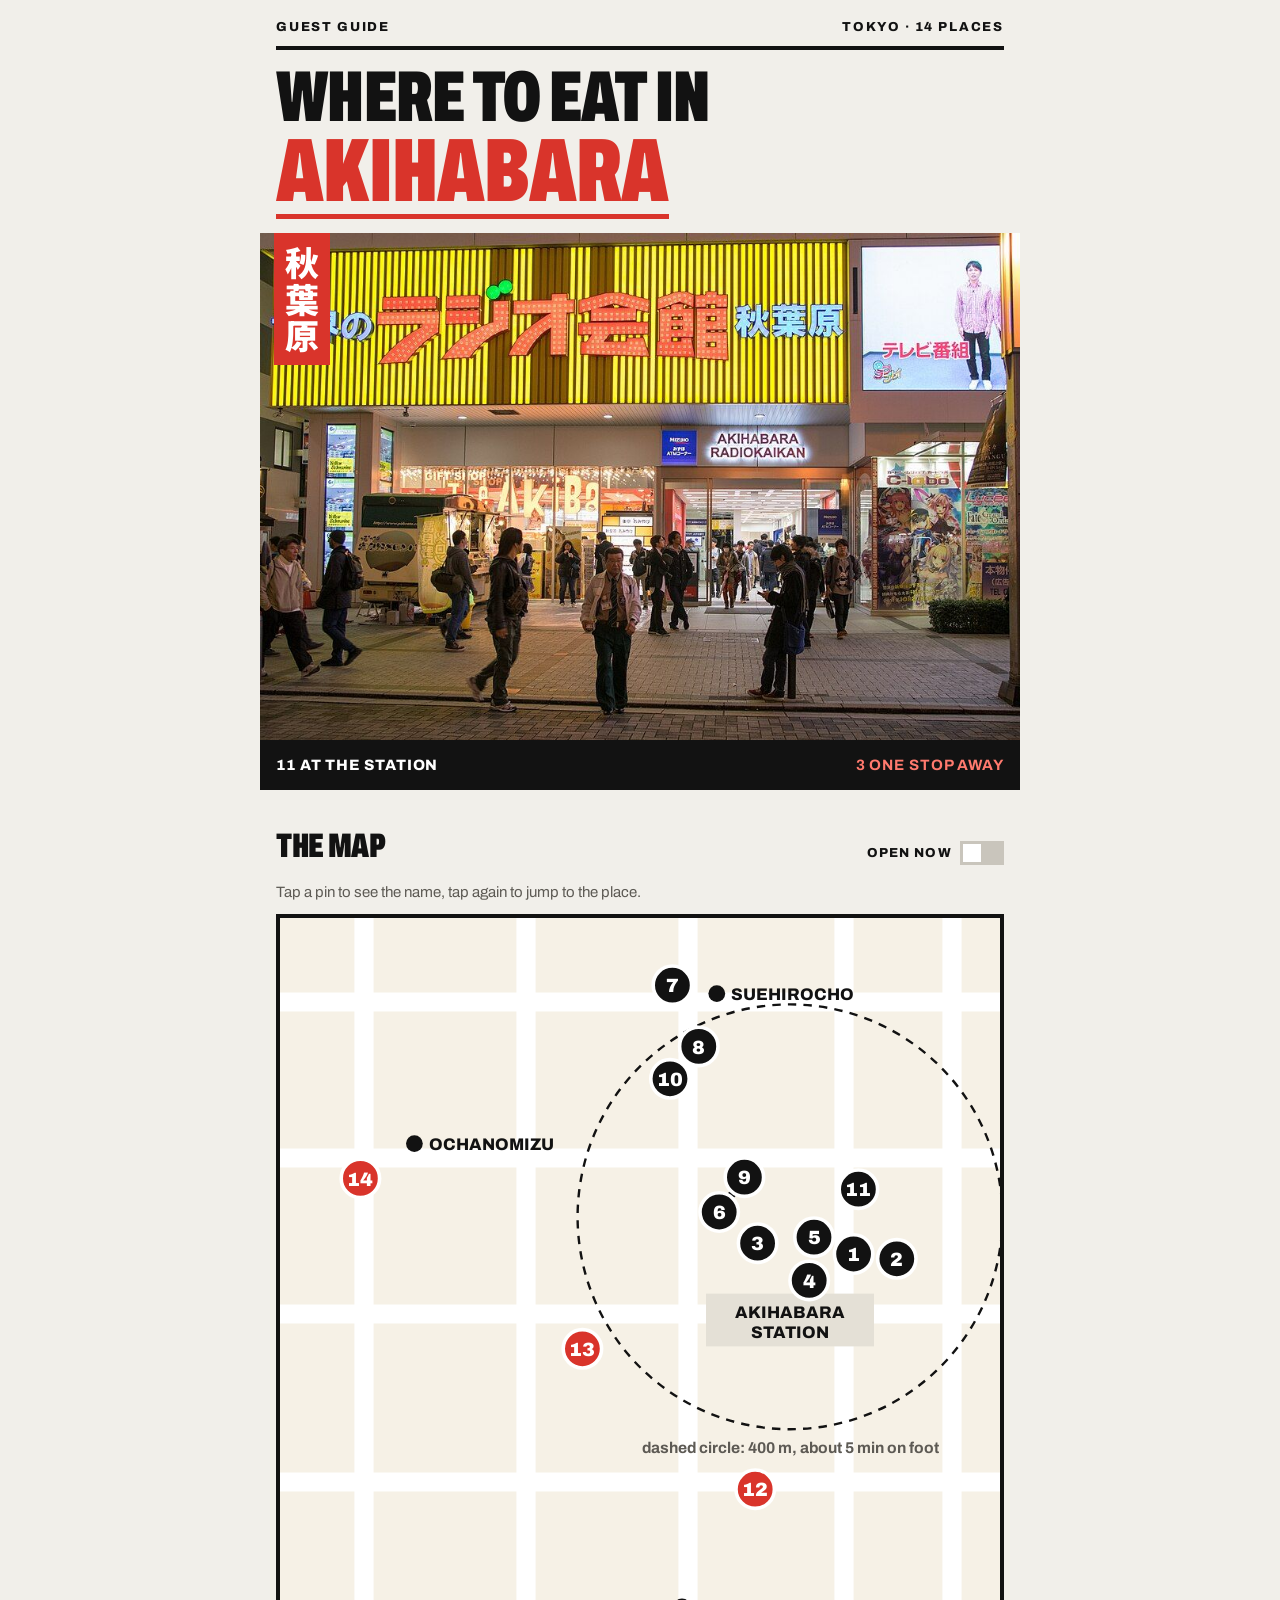
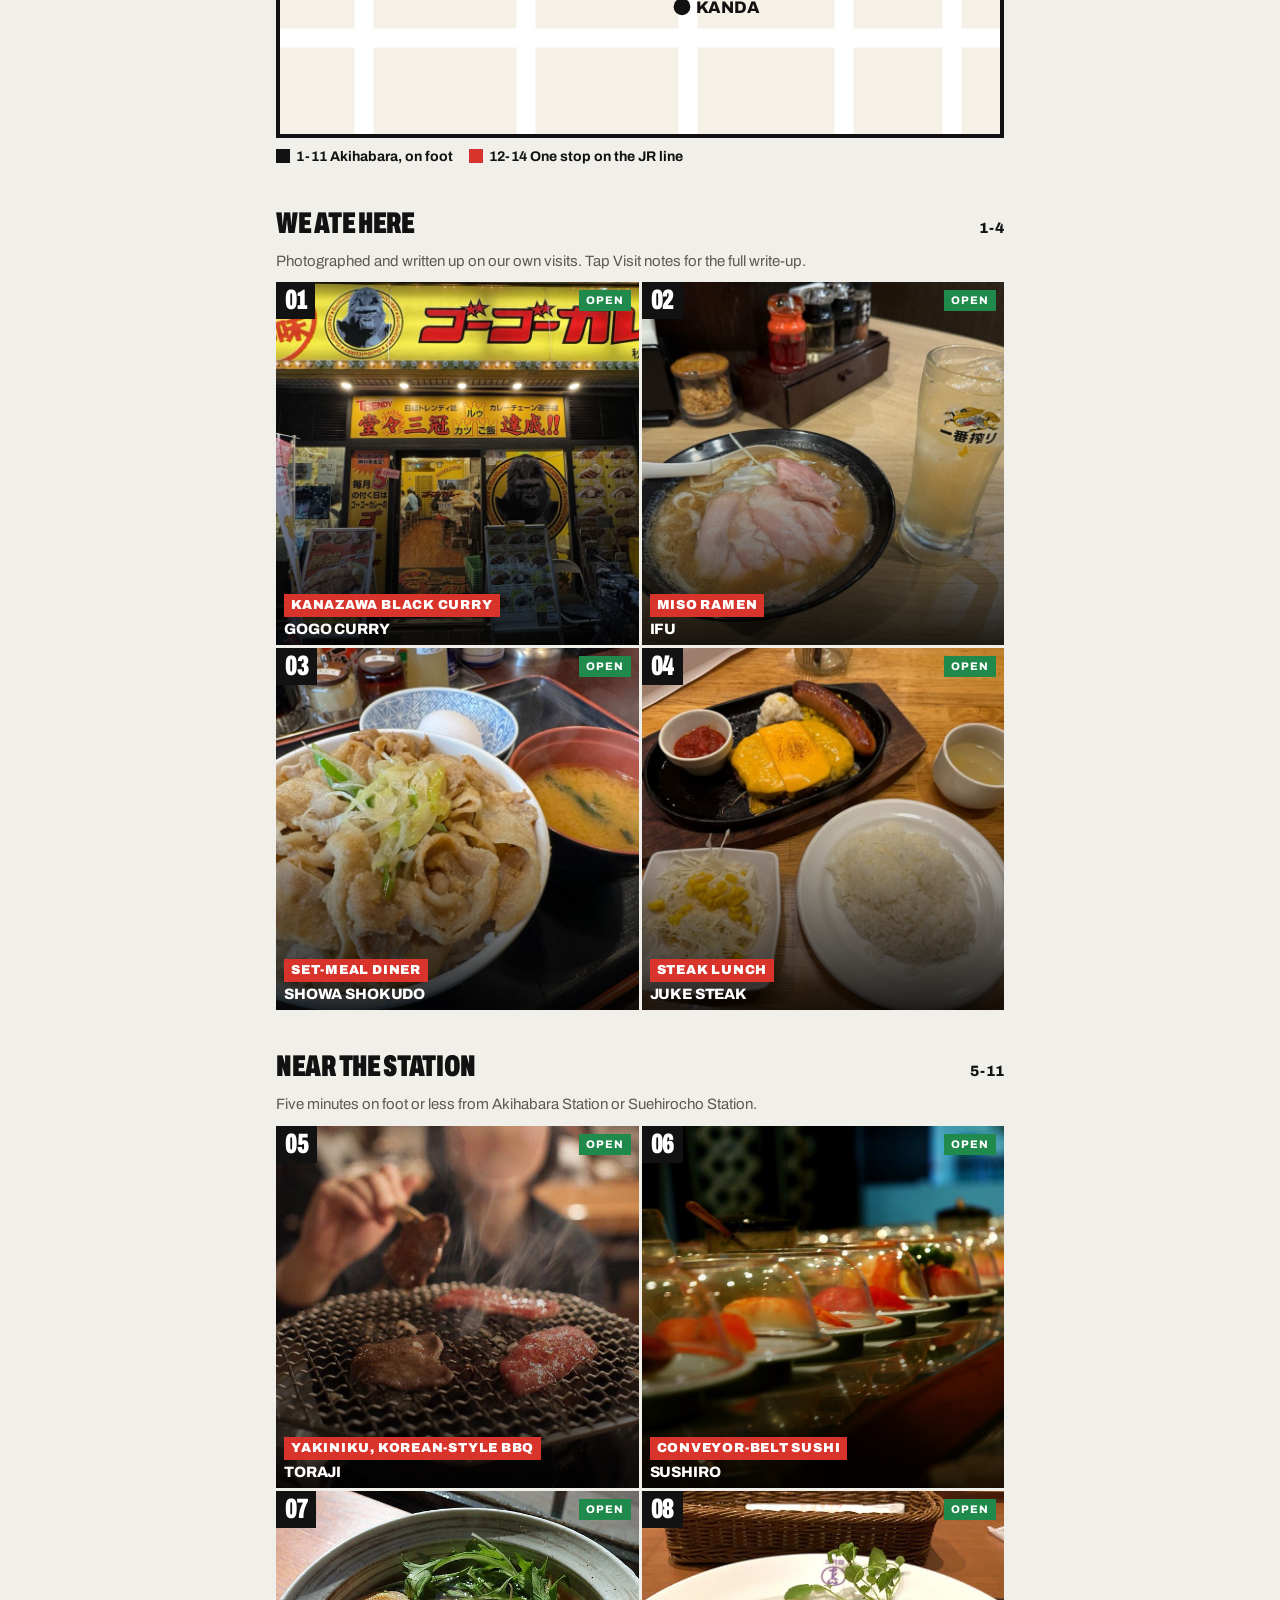
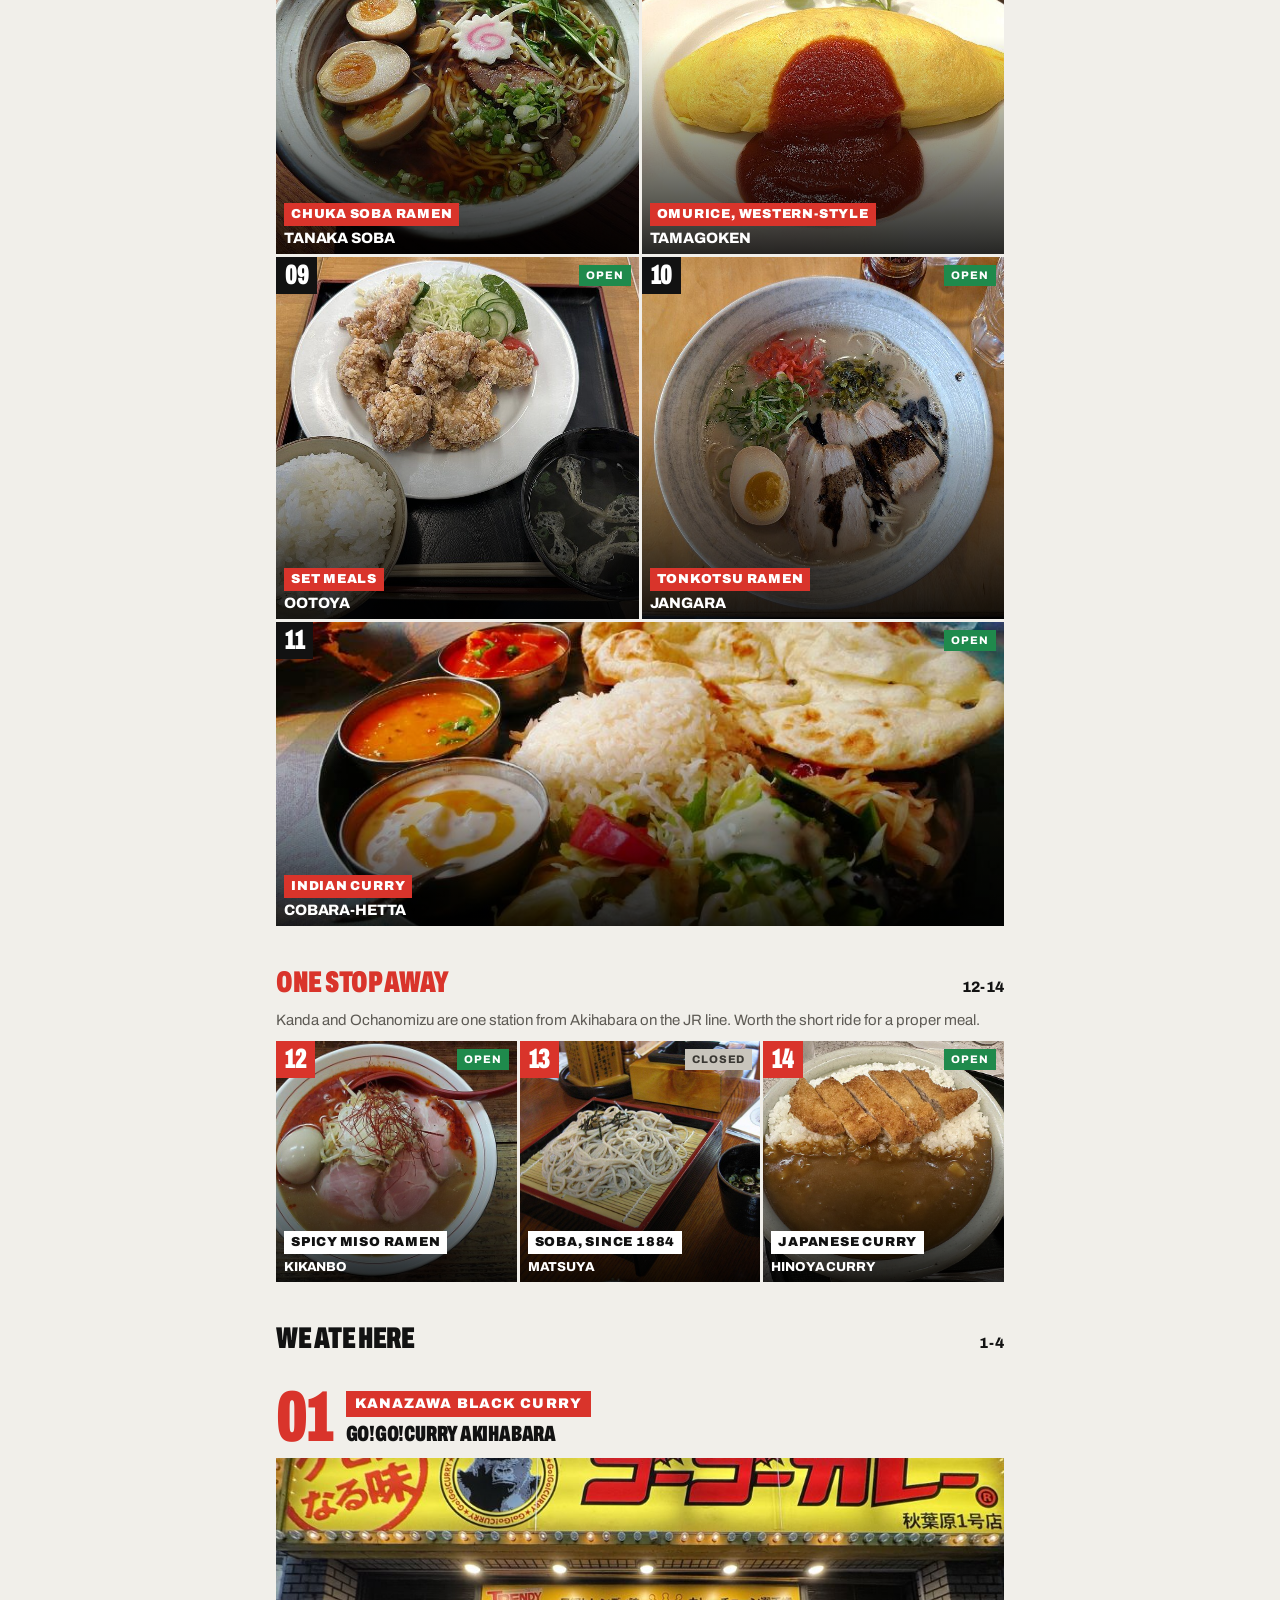
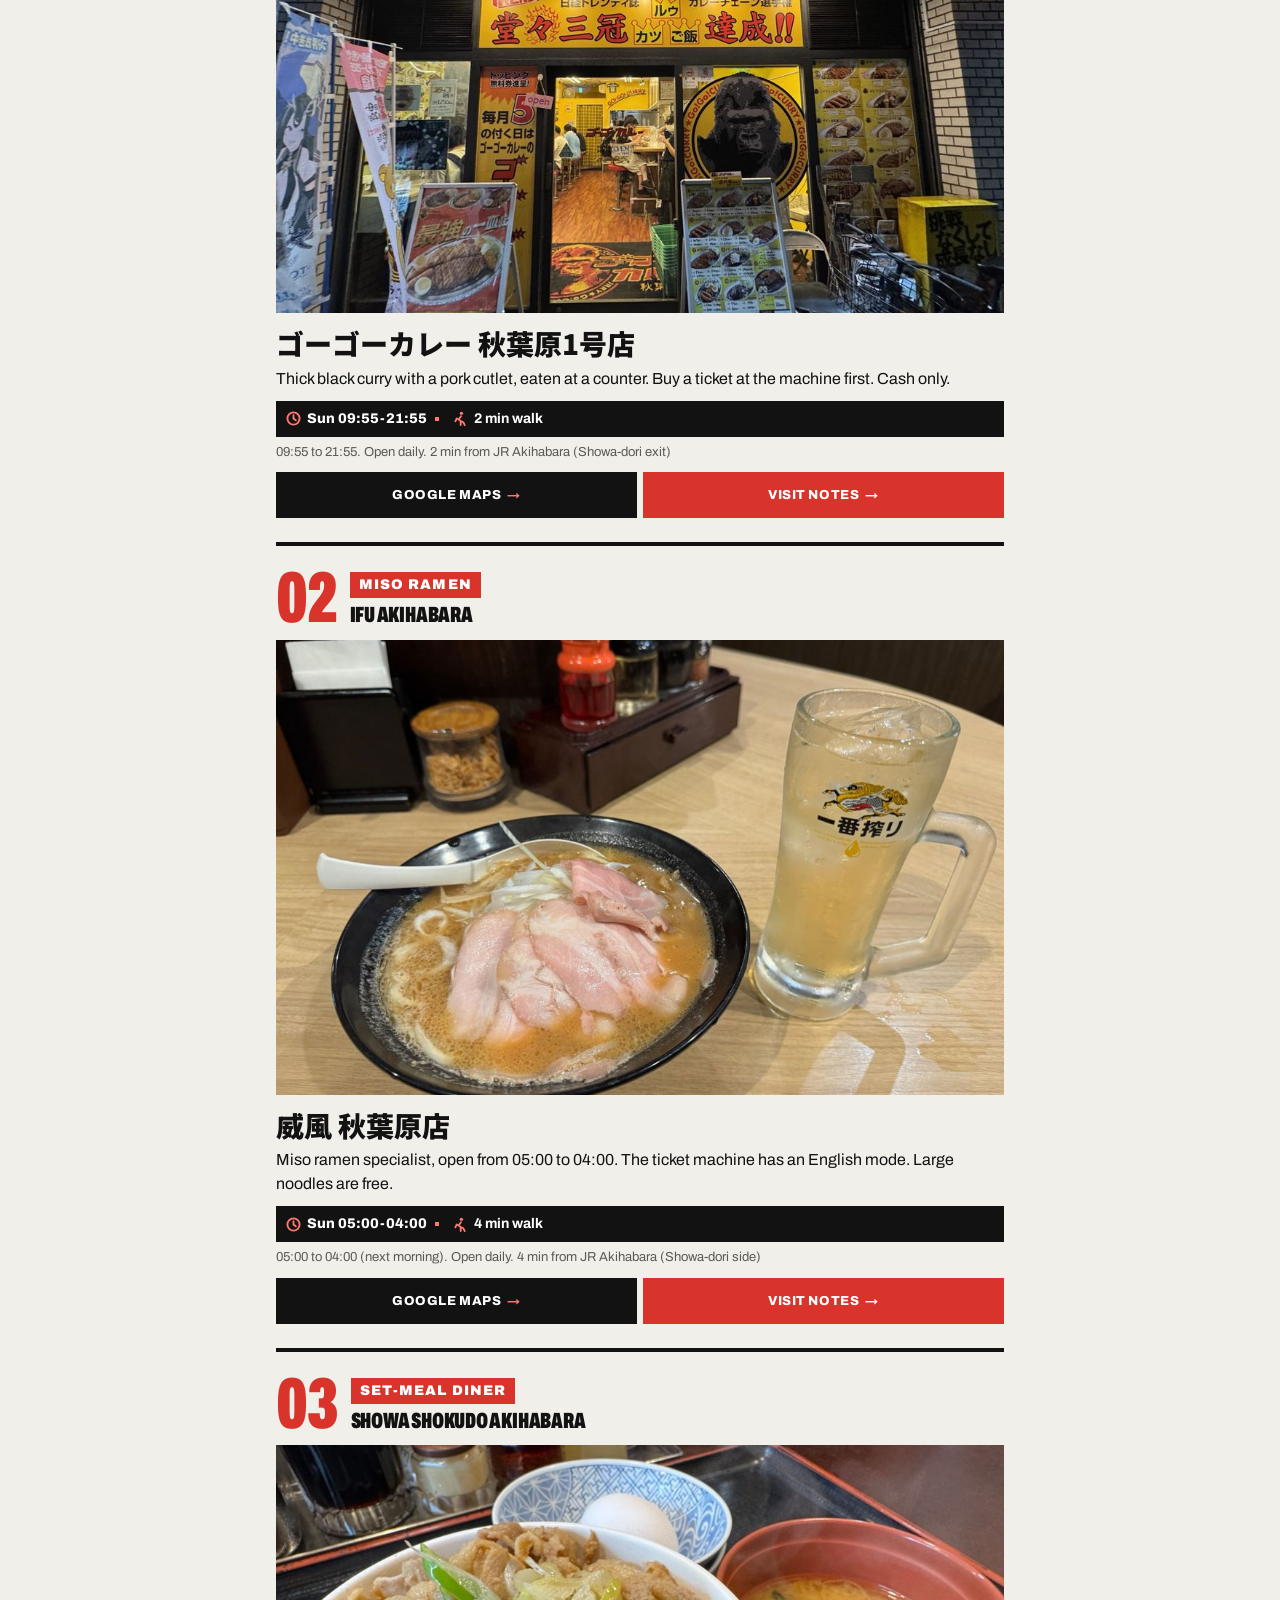
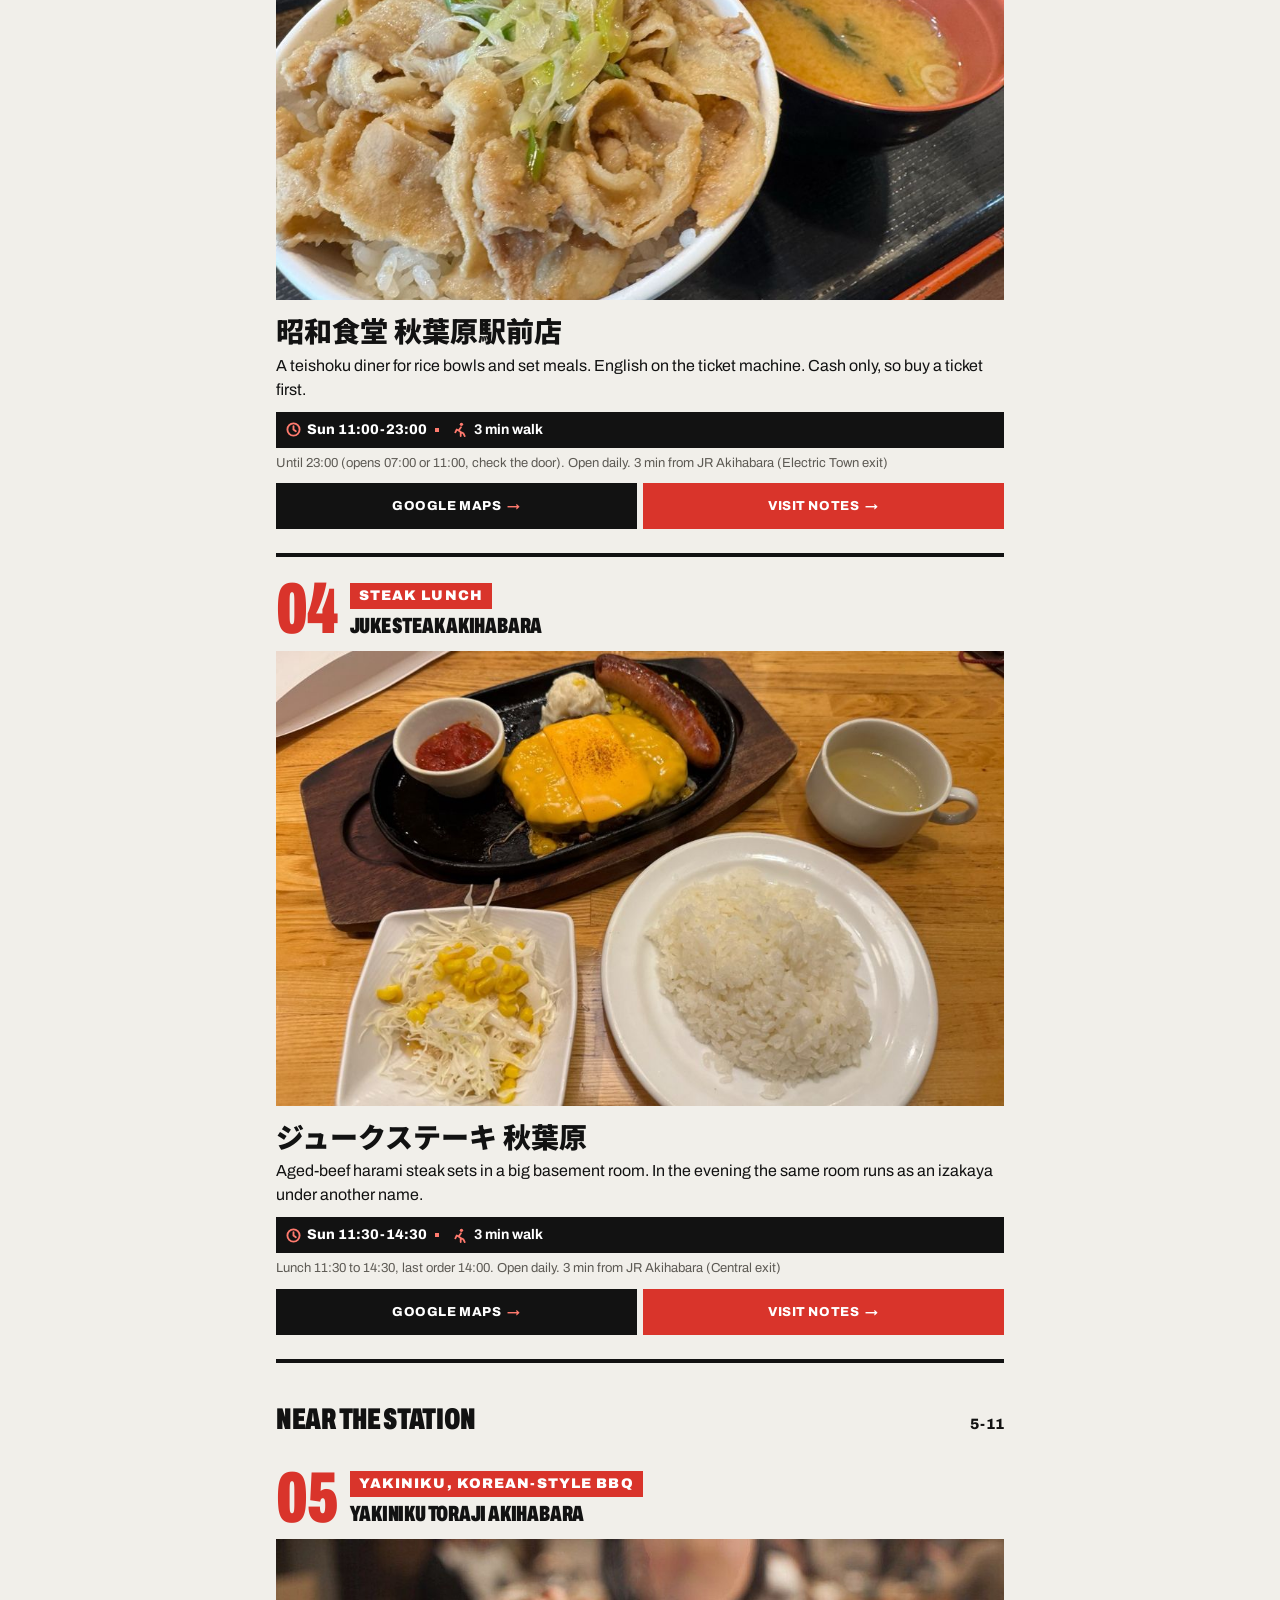
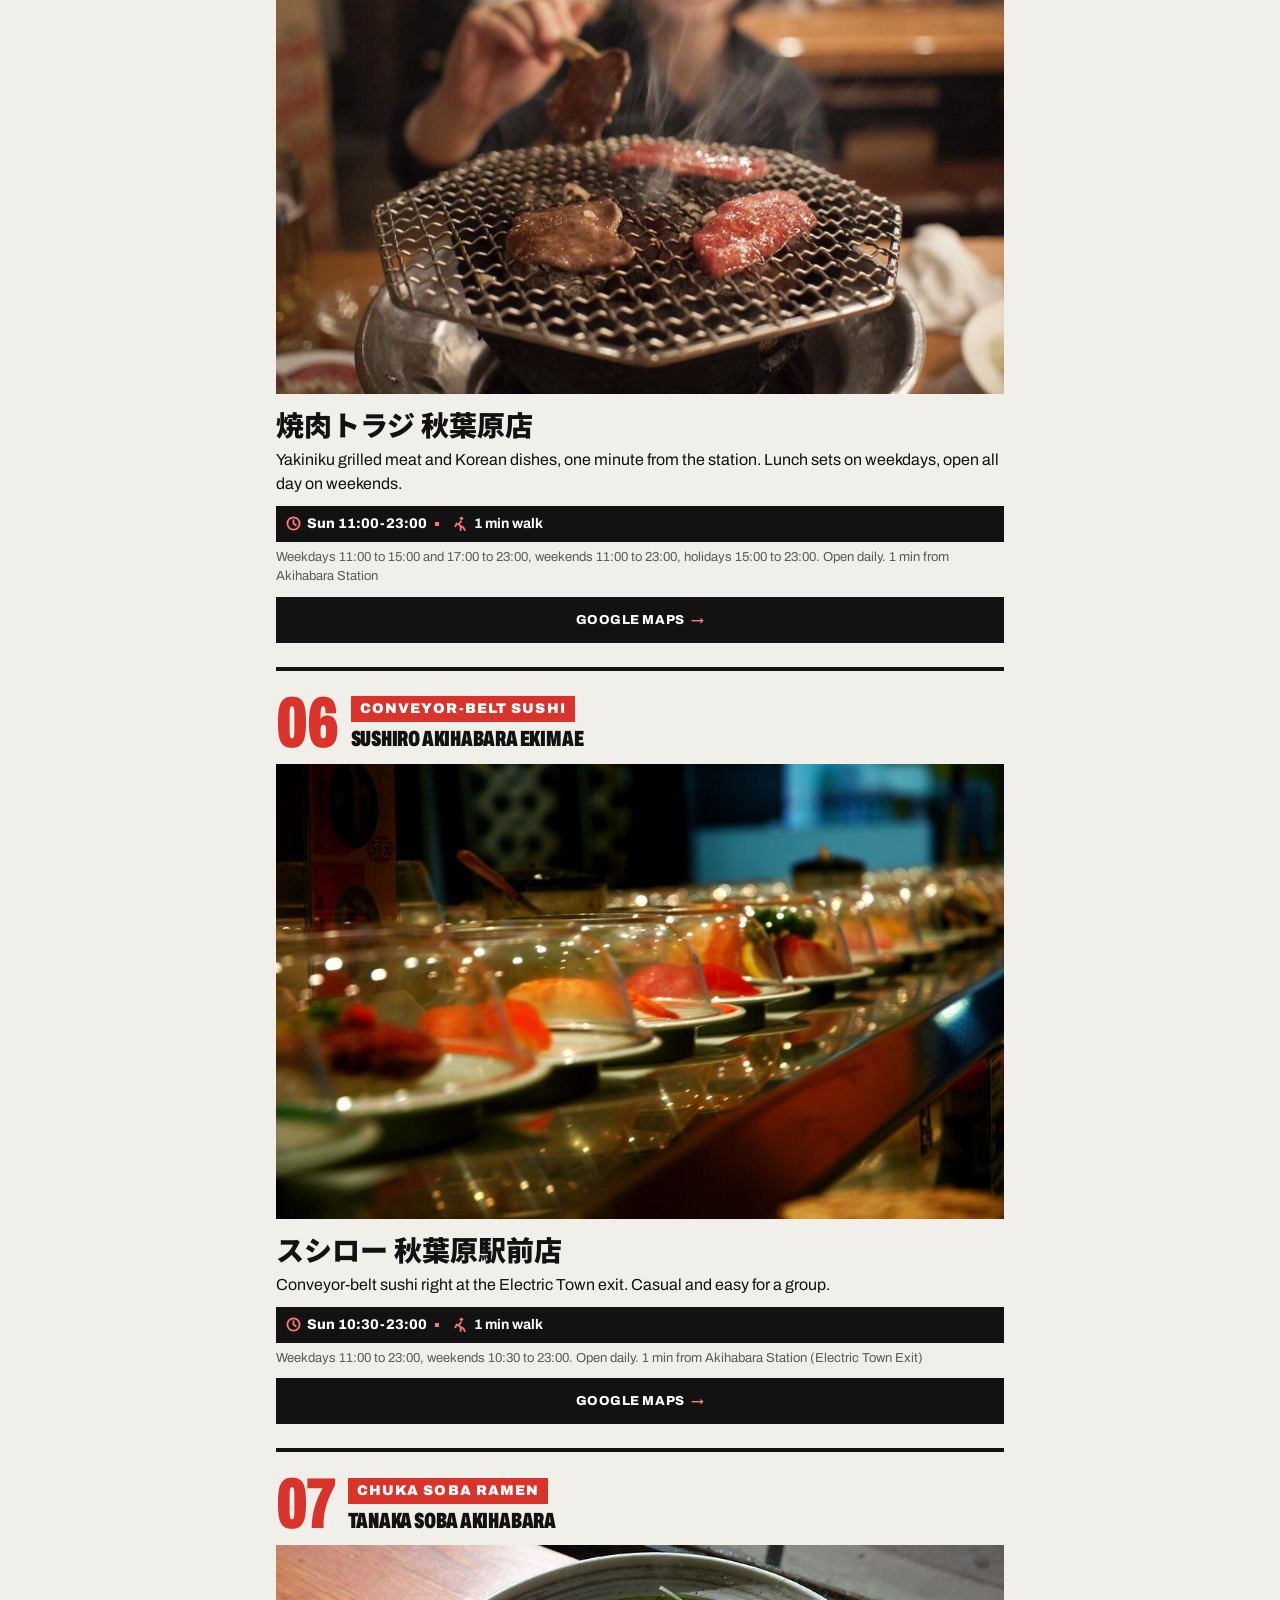
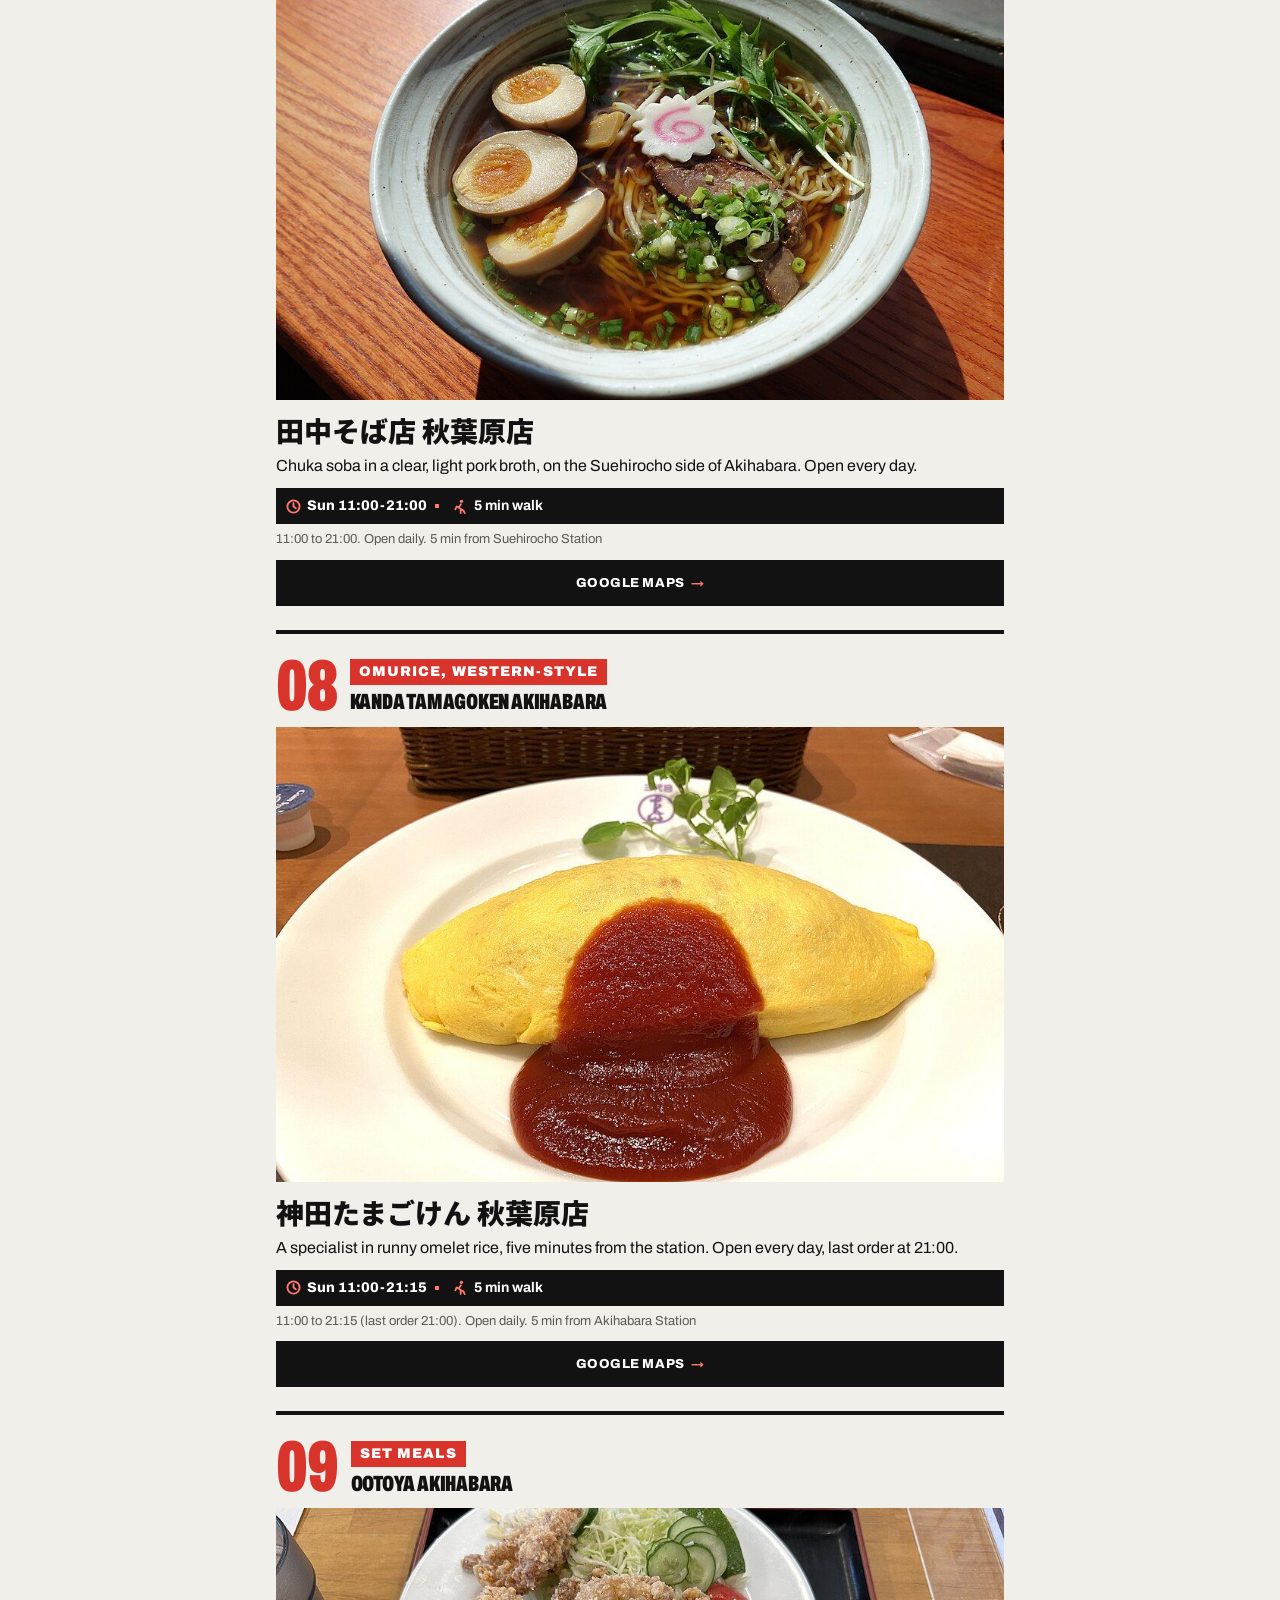
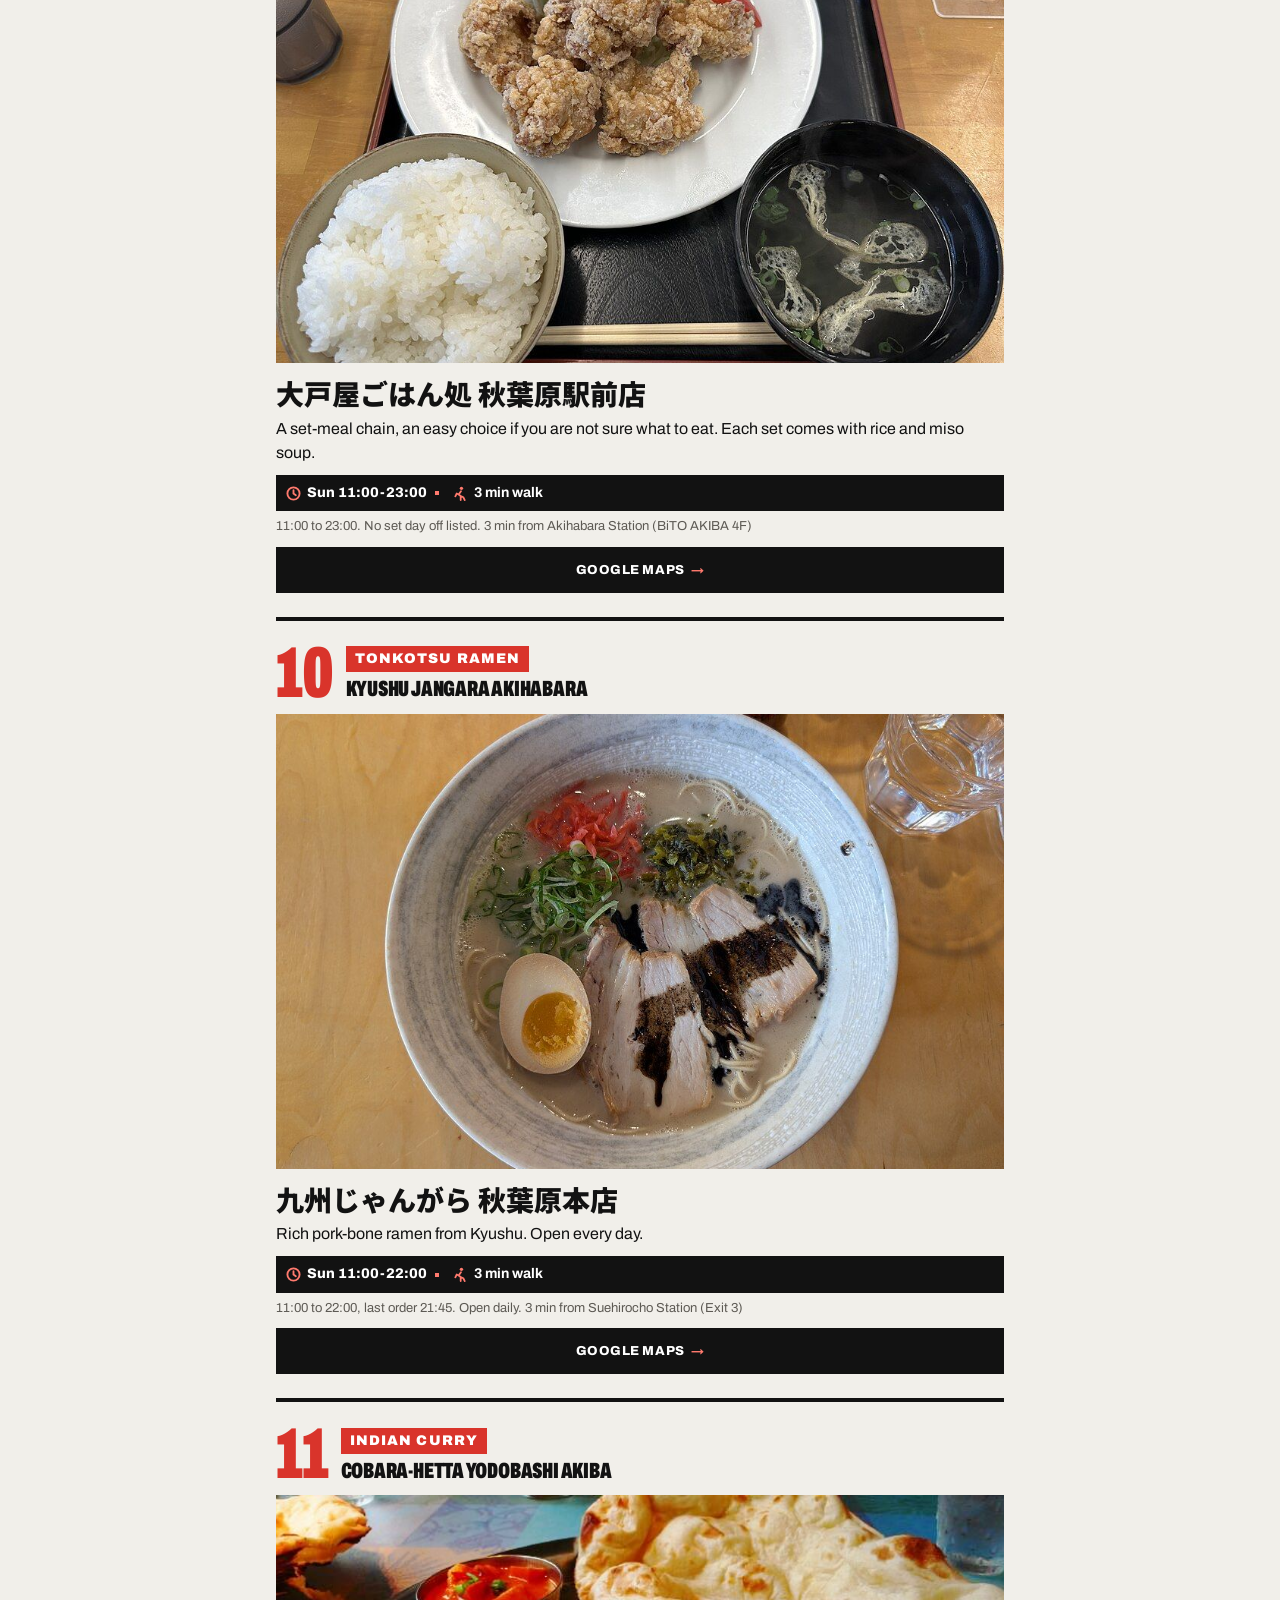
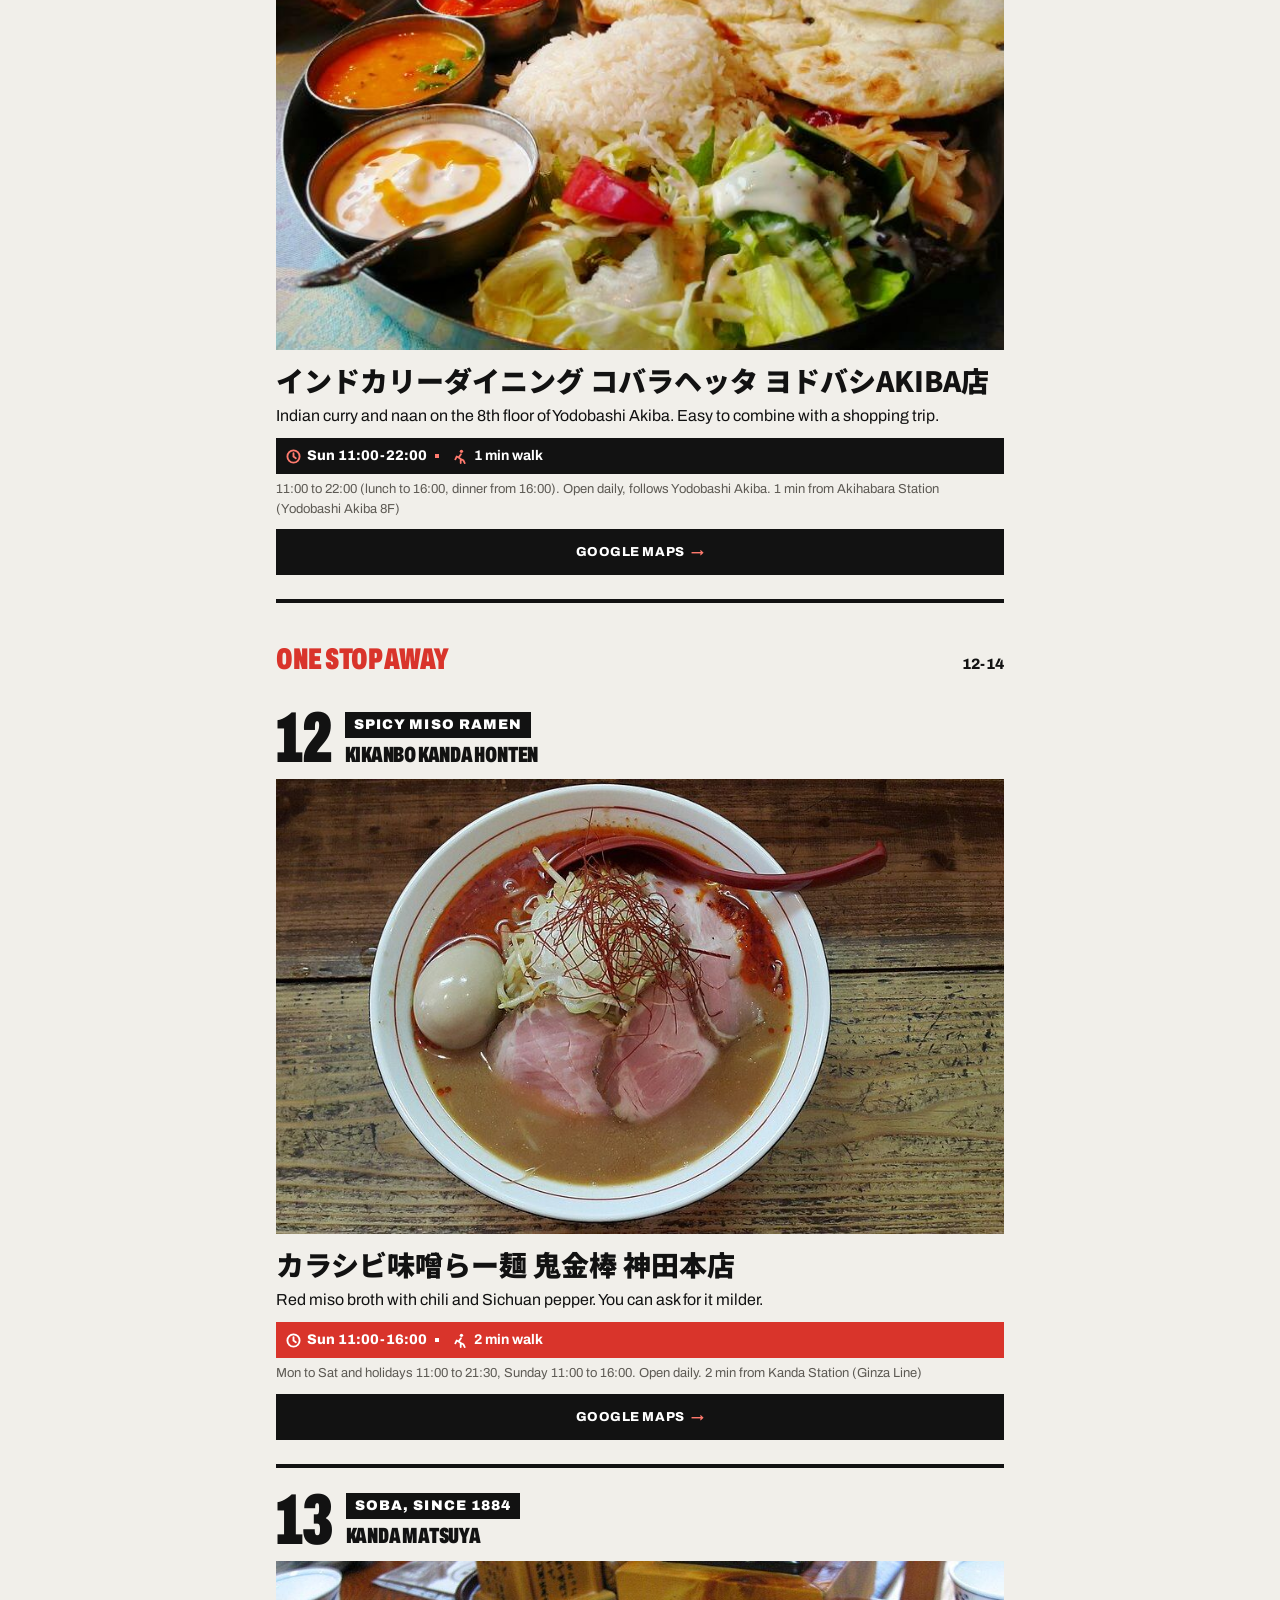
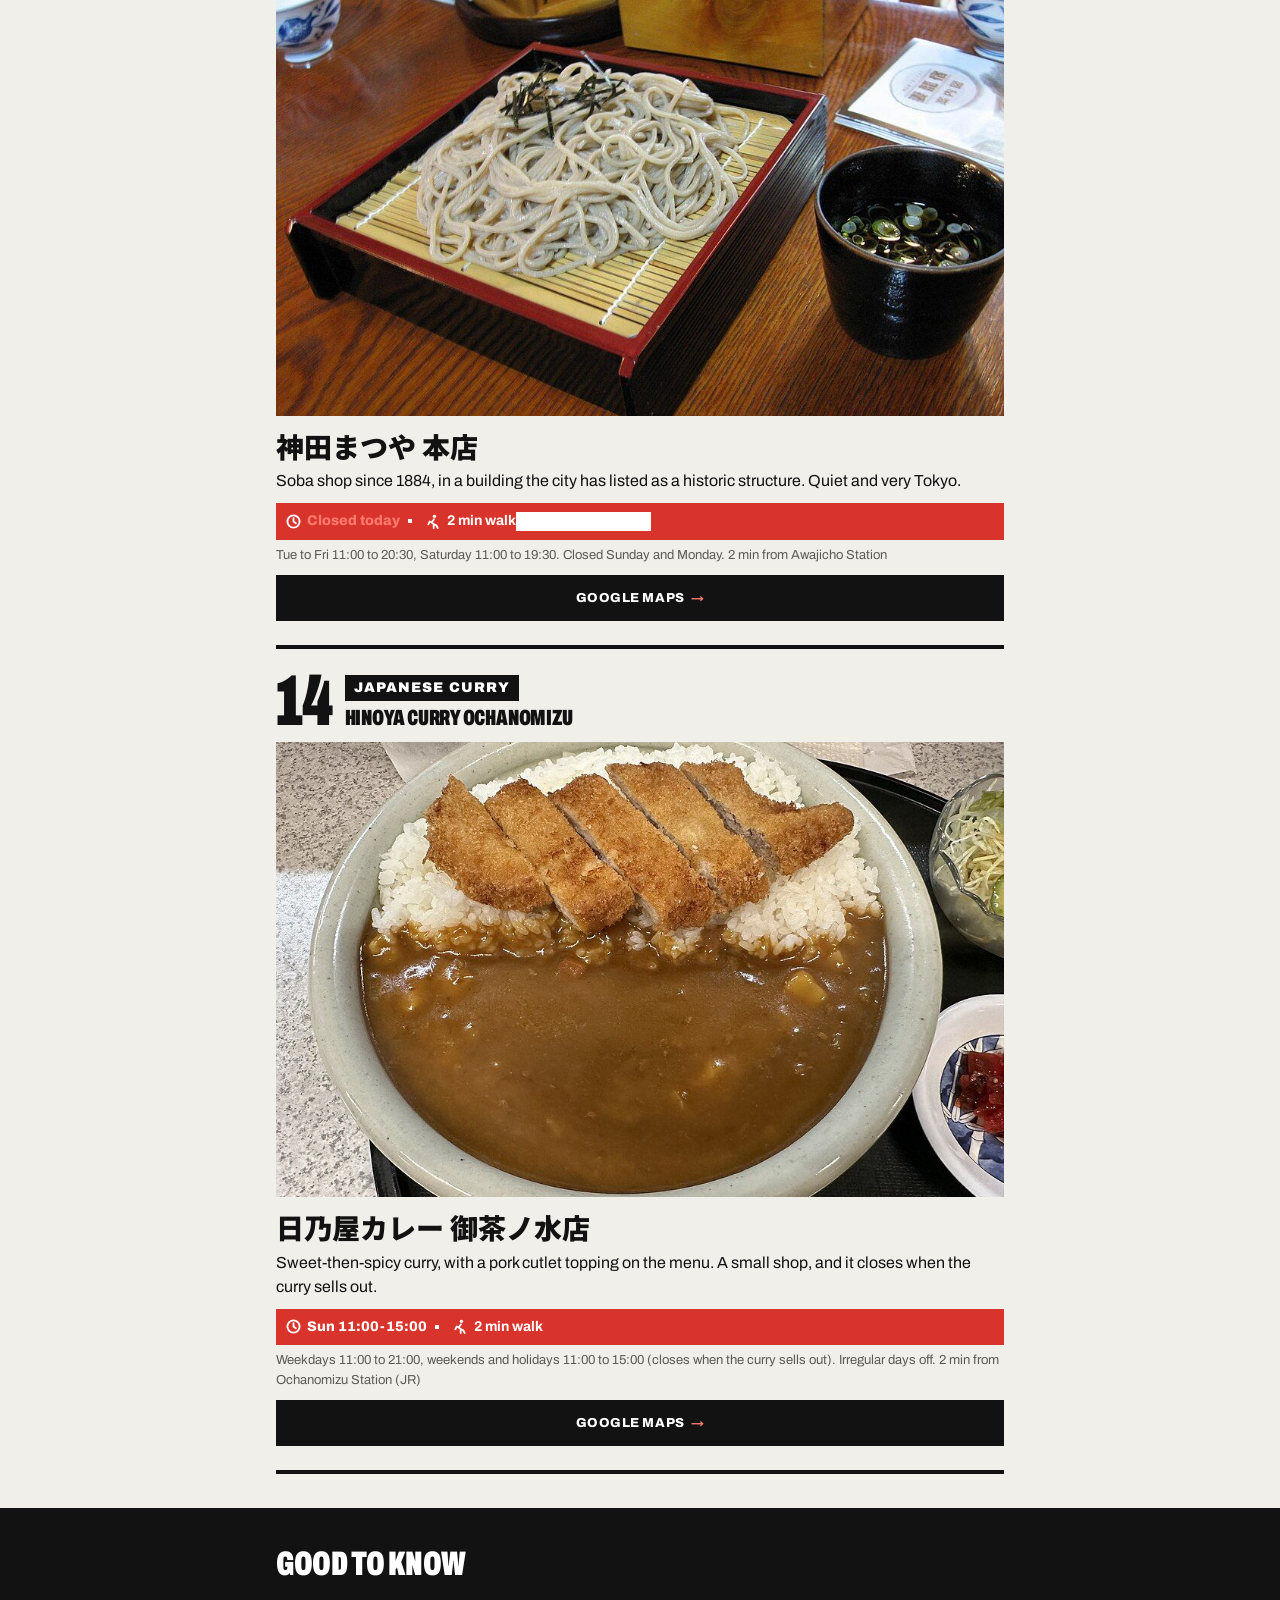
==== index.html @ 7c51483f "Where to eat in Akihabara (moved from artifact)" ====
<!doctype html><html><head><meta charset=utf8><meta name=viewport content="width=device-width,initial-scale=1,viewport-fit=cover"><style>:root{color-scheme:light;box-sizing:border-box;padding-top:env(safe-area-inset-top,0px);padding-bottom:env(safe-area-inset-bottom,0px)}html{scroll-padding-top:env(safe-area-inset-top,0px)}body{margin:0;padding:0;font:14px -apple-system,BlinkMacSystemFont,sans-serif;background:#fff;color:#000}img{max-width:100%}[hidden]:not([hidden=until-found i]){display:none!important}</style></head><body>
<title>Where to eat in Akihabara</title><meta name="claude:viewport-fit-sides" content="cover"><meta name="description" content="Fourteen real places to eat in and around Akihabara, with hours, a sketch map, and the Japanese name to show at the door."><meta name="robots" content="noindex, nofollow">
<meta property="og:title" content="Where to eat in Akihabara"><meta property="og:description" content="Fourteen real places to eat in and around Akihabara, with hours, a sketch map, and the Japanese name to show at the door."><meta name="twitter:card" content="summary_large_image">
<link rel="icon" href="data:image/svg+xml,%3Csvg xmlns=%22http://www.w3.org/2000/svg%22 viewBox=%220 0 64 64%22%3E%3Crect width=%2264%22 height=%2264%22 fill=%22%23D9342B%22/%3E%3C/svg%3E">
<link href="https://fonts.googleapis.com/css2?family=Archivo:wdth,wght@62..125,100..900&family=Noto+Sans+JP:wght@500;700;900&display=swap" rel="stylesheet">
<style>
:root{--bg:#F1EFEA;--ink:#121212;--red:#D9342B;--mu:#5D5A54}
*{box-sizing:border-box}html{scroll-behavior:smooth}
body{margin:0;background:var(--bg);color:var(--ink);color-scheme:light;font:16px/1.5 Archivo,"Noto Sans JP",sans-serif}
.w0{}.col{max-width:640px;margin:0 auto;padding-left:max(16px,env(safe-area-inset-left,0px));padding-right:max(16px,env(safe-area-inset-right,0px))}
.maphd{display:flex;align-items:flex-end;justify-content:space-between;gap:12px;margin:30px 0 10px}.maphd h2.map{margin:0}
.nowmini{display:inline-flex;align-items:center;gap:8px;font:800 13px/1 Archivo,sans-serif;letter-spacing:.1em;text-transform:uppercase;color:var(--ink);padding-bottom:6px}
.sw{position:relative;width:44px;height:24px;flex:none;border:0;background:#c9c5bc;cursor:pointer;padding:0}.sw:after{content:"";position:absolute;top:3px;left:3px;width:18px;height:18px;background:#fff}.sw[aria-checked=true]{background:var(--red)}.sw[aria-checked=true]:after{left:23px}
.nowlist{margin:0 0 10px;font-size:14px;font-weight:700;color:var(--red)}.nowlist.off{display:none}
body.filter .tile.closed,body.filter .card.closed,body.filter .ml li.closed{display:none}
.st{position:absolute;right:8px;top:8px;z-index:2;font:800 11px/1 Archivo,sans-serif;letter-spacing:.08em;padding:5px 7px;background:#fff;color:var(--ink)}.st.o{background:#1F8A4C;color:#fff}.st.c{background:#c9c5bc;color:#3a3833}
h1,h2,h3,.big,.tn,.no{font-family:Archivo,"Noto Sans JP",sans-serif;font-stretch:62%;font-weight:900;letter-spacing:-.01em;text-transform:uppercase}
.top{display:flex;justify-content:space-between;font-weight:800;font-size:13px;letter-spacing:.14em;padding:18px 0 8px;border-bottom:4px solid var(--ink)}
h1{margin:14px 0 14px;font-size:clamp(44px,13vw,72px);line-height:.92}h1 em{display:inline-flex;align-items:center;gap:.08em;font-style:normal;color:var(--red);font-size:1.25em;border-bottom:.06em solid var(--red);padding-bottom:.02em;cursor:pointer}
.areasw{position:relative;display:block}.areasw summary{list-style:none;cursor:pointer;display:block}.areasw summary::-webkit-details-marker{display:none}
.areasw small{display:block;font:800 13px/1 Archivo,sans-serif;letter-spacing:.14em;text-transform:uppercase;color:var(--red);margin-top:8px}
.chev{width:.42em;height:.42em;flex:none;transition:transform .2s}.areasw[open] .chev{transform:rotate(180deg)}.areasw[open] small{visibility:hidden}
.areasw ul{list-style:none;margin:6px 0 0;padding:6px 0;background:var(--ink);position:absolute;left:0;z-index:5;min-width:min(100%,320px)}.areasw li a{display:block;padding:12px 18px;color:#fff;text-decoration:none;font:900 .55em/1 Archivo,sans-serif;font-stretch:62%;letter-spacing:.02em}.areasw li a:hover,.areasw li a:focus{background:var(--red)}
.areasw li a i{font-style:normal;margin-left:.4em;color:#FF7A6E}
.hero{position:relative}.hero img{display:block;width:100%;height:auto}
.vt{position:absolute;left:14px;top:0;background:var(--red);color:#fff;font:900 34px/1.05 "Noto Sans JP",sans-serif;writing-mode:vertical-rl;padding:12px 10px;letter-spacing:.06em}
.hb{background:var(--ink);color:#fff;display:flex;justify-content:space-between;padding:14px 16px;font-weight:800;font-size:15px;letter-spacing:.06em;text-transform:uppercase}.hb b{color:#FF7A6E}
h2.map{margin:30px 0 10px;font-size:34px}
#map{display:block;width:100%;height:auto;border:4px solid var(--ink)}
#map text{font-family:Archivo,sans-serif;pointer-events:none}
.pin{cursor:pointer}.pin .lbl{display:none}.pin:hover .lbl,.pin:focus .lbl,.pin.on .lbl{display:block}.pin:hover circle,.pin.on circle{stroke:#121212}
.card.hit{outline:4px solid var(--red);outline-offset:6px}
.lg{display:flex;gap:16px;flex-wrap:wrap;margin:8px 0 0;font-size:14px;font-weight:700}.lg i{display:inline-block;width:14px;height:14px;background:var(--ink);margin-right:6px;vertical-align:-2px}.lg i.r{background:var(--red)}
.bar{display:flex;justify-content:space-between;align-items:baseline;margin:34px 0 4px}.bar h2{margin:0;font-size:30px}.bar.r h2{color:var(--red)}.bar span{font-weight:800;font-size:15px}
.gp{margin:0 0 10px;font-size:15px;color:var(--mu)}
.wall{display:grid;gap:3px;grid-template-columns:1fr 1fr}.wall.w3{grid-template-columns:repeat(3,1fr)}
.tile{position:relative;display:block;aspect-ratio:1/1;overflow:hidden;color:#fff;text-decoration:none;background:#222}.wall.w2 .tile:last-child:nth-child(odd){grid-column:1/-1;aspect-ratio:2.4/1}
.tile img{position:absolute;inset:0;width:100%;height:100%;object-fit:cover}.tile:after{content:"";position:absolute;inset:0;background:linear-gradient(180deg,rgba(0,0,0,0) 40%,rgba(0,0,0,.85))}
.no{position:absolute;left:0;top:0;z-index:2;background:var(--ink);padding:3px 9px;font-size:28px;line-height:1.1}.tile.r .no{background:var(--red)}
.tn,.tt{position:absolute;left:8px;z-index:2;white-space:nowrap;overflow:hidden;text-overflow:ellipsis}.tt{right:8px;bottom:28px;left:8px;width:max-content;max-width:calc(100% - 16px);background:var(--red);color:#fff;font:900 13px/1 Archivo,sans-serif;letter-spacing:.06em;text-transform:uppercase;padding:5px 7px}.tile.r .tt{background:#fff;color:var(--ink)}.tn{right:8px;bottom:8px;font-size:15px;line-height:1;font-weight:800;text-transform:none;font-stretch:100%}.wall.w3 .tt{font-size:13px}.wall.w3 .tn{font-size:13px}
.card{padding:22px 0 24px;border-bottom:4px solid var(--ink);scroll-margin-top:8px}
.hd{display:flex;gap:12px;align-items:center;margin-bottom:10px}.big{font-size:72px;line-height:.85;color:var(--red)}.card.r .big{color:var(--ink)}
.hd h3{margin:6px 0 0;font-size:22px;line-height:1}.genre{display:inline-block;background:var(--red);color:#fff;font:900 14px/1 Archivo,sans-serif;letter-spacing:.08em;text-transform:uppercase;padding:6px 9px}.card.r .genre{background:var(--ink)}
.ph{display:block;width:100%;aspect-ratio:16/10;object-fit:cover}
.lab{margin:14px 0 0;font-weight:800;font-size:13px;letter-spacing:.14em;color:var(--red)}.jp{margin:14px 0 6px;font:900 28px/1.2 "Noto Sans JP",sans-serif}
.tx{margin:0 0 10px;font-size:16px}
.strip{display:flex;flex-wrap:wrap;gap:4px 0;margin:0;background:var(--ink);color:#fff;padding:9px 10px;font-size:14px;font-weight:700;line-height:1.3;white-space:nowrap}.strip .today{font-weight:800}
.hrs{margin:6px 0 0;font-size:13px;color:var(--mu)}
.strip span{display:inline-flex;align-items:center;gap:6px}.strip span+span:before{content:"";display:inline-block;width:4px;height:4px;background:#FF7A6E;margin:0 8px;flex:none}
.strip svg{flex:none;color:#FF7A6E}.strip .off.r,.strip .today.r{color:#FF7A6E}.card.r .strip{background:var(--red)}.card.r .strip svg,.card.r .strip span+span:before,.card.r .strip .off.r{color:#fff;background:#fff}.card.r .strip svg{background:none}
.mp{margin-top:12px}.mp iframe{display:block;width:100%;height:240px;border:3px dashed var(--ink);background:#e5e2da}
.bt{display:flex;gap:6px;margin-top:10px}.bt>*{flex:1 1 0;min-width:0}
.btn{display:flex;align-items:center;justify-content:center;gap:6px;min-height:46px;padding:0 8px;background:var(--ink);color:#fff;text-decoration:none;font:800 13px Archivo,sans-serif;letter-spacing:.04em;text-transform:uppercase;border:0;cursor:pointer;white-space:nowrap}.btn i{font-style:normal;color:#FF7A6E}
.btn.tg{background:transparent;color:var(--ink);box-shadow:inset 0 0 0 3px var(--ink)}.btn.art{background:var(--red)}.btn.art i{color:#fff}
.know{background:var(--ink);color:#fff;margin-top:34px;padding:30px 0 34px}.know h2{margin:0 0 10px;font-size:34px;color:#fff}.know ul{margin:0;padding-left:20px}.know li{margin:8px 0}.know a{color:#FF7A6E;font-weight:800}
.crd{max-width:640px;margin:0 auto;padding-block:18px 44px;padding-left:max(16px,env(safe-area-inset-left,0px));padding-right:max(16px,env(safe-area-inset-right,0px))}.crd summary{cursor:pointer;font:800 13px/1 Archivo,sans-serif;letter-spacing:.1em;text-transform:uppercase;color:var(--mu);padding:10px 0}.crd summary::-webkit-details-marker{display:none}.crd summary:before{content:"+ "}.crd[open] summary:before{content:"- "}
.cr{padding:8px 0 0;max-width:640px;margin:0 auto;font-size:13px;color:var(--mu)}.cr a{color:var(--mu)}
@media(min-width:700px){.col{max-width:760px}}
</style>
<div class="col"><div class="top"><span>GUEST GUIDE</span><span>TOKYO · 14 PLACES</span></div>
<h1>Where to eat in<em>Akihabara</em></h1></div>
<div class="col" style="padding:0"><div class="hero"><img src="img/hero1.jpg" alt="Akihabara"><div class="vt">秋葉原</div></div>
<div class="hb"><span>11 at the station</span><b>3 one stop away</b></div></div>
<div class="col"><div class="maphd"><h2 class="map">The map</h2><span class="nowmini"><span>Open now</span><button class="sw" id="sw" role="switch" aria-checked="false" aria-label="Show only places open now"></button></span></div><p class="gp">Tap a pin to see the name, tap again to jump to the place.</p><p class="nowlist off" id="nowlist"></p><svg id="map" viewBox="0 0 600 680" role="img" aria-label="Simple sketch map of the 14 places"><rect width="600" height="680" fill="#F6F1E6"/><line x1="70" y1="0" x2="70" y2="680" stroke="#fff" stroke-width="16"/><line x1="205" y1="0" x2="205" y2="680" stroke="#fff" stroke-width="16"/><line x1="340" y1="0" x2="340" y2="680" stroke="#fff" stroke-width="16"/><line x1="470" y1="0" x2="470" y2="680" stroke="#fff" stroke-width="16"/><line x1="560" y1="0" x2="560" y2="680" stroke="#fff" stroke-width="16"/><line x1="0" y1="70" x2="600" y2="70" stroke="#fff" stroke-width="16"/><line x1="0" y1="200" x2="600" y2="200" stroke="#fff" stroke-width="16"/><line x1="0" y1="330" x2="600" y2="330" stroke="#fff" stroke-width="16"/><line x1="0" y1="470" x2="600" y2="470" stroke="#fff" stroke-width="16"/><line x1="0" y1="600" x2="600" y2="600" stroke="#fff" stroke-width="16"/><rect x="355" y="313" width="140" height="44" fill="#E4E0D6"/><circle cx="425" cy="249" r="177" fill="none" stroke="#121212" stroke-width="2" stroke-dasharray="7 6"/><text x="425" y="333" text-anchor="middle" font-size="14" font-weight="800" fill="#121212">AKIHABARA</text><text x="425" y="350" text-anchor="middle" font-size="14" font-weight="800" fill="#121212">STATION</text><circle cx="364" cy="63" r="7" fill="#121212"/><text x="376" y="68" text-anchor="start" font-size="14" font-weight="800" fill="#121212">SUEHIROCHO</text><circle cx="335" cy="574" r="7" fill="#121212"/><text x="347" y="579" text-anchor="start" font-size="14" font-weight="800" fill="#121212">KANDA</text><circle cx="112" cy="188" r="7" fill="#121212"/><text x="124" y="193" text-anchor="start" font-size="14" font-weight="800" fill="#121212">OCHANOMIZU</text><text x="425" y="446" text-anchor="middle" font-size="13" font-weight="700" fill="#5D5A54">dashed circle: 400 m, about 5 min on foot</text><line x1="376" y1="231" x2="366" y2="245" stroke="#121212" stroke-width="1.5"/><circle cx="376" cy="231" r="3" fill="#121212"/><line x1="377" y1="230" x2="387" y2="216" stroke="#121212" stroke-width="1.5"/><circle cx="377" cy="230" r="3" fill="#121212"/><a class="pin" href="#p1" data-n="1"><circle cx="478" cy="280" r="16" fill="#121212" stroke="#fff" stroke-width="3"/><text x="478" y="286" text-anchor="middle" font-size="16" font-weight="900" fill="#fff">1</text><g class="lbl"><rect x="426" y="238" width="104" height="28" fill="#121212"/><text x="478" y="257" text-anchor="middle" font-size="14" font-weight="800" fill="#fff">Gogo Curry</text></g></a><a class="pin" href="#p2" data-n="2"><circle cx="514" cy="284" r="16" fill="#121212" stroke="#fff" stroke-width="3"/><text x="514" y="290" text-anchor="middle" font-size="16" font-weight="900" fill="#fff">2</text><g class="lbl"><rect x="492" y="242" width="43" height="28" fill="#121212"/><text x="514" y="261" text-anchor="middle" font-size="14" font-weight="800" fill="#fff">IFU</text></g></a><a class="pin" href="#p3" data-n="3"><circle cx="398" cy="271" r="16" fill="#121212" stroke="#fff" stroke-width="3"/><text x="398" y="277" text-anchor="middle" font-size="16" font-weight="900" fill="#fff">3</text><g class="lbl"><rect x="333" y="229" width="129" height="28" fill="#121212"/><text x="398" y="248" text-anchor="middle" font-size="14" font-weight="800" fill="#fff">Showa Shokudo</text></g></a><a class="pin" href="#p4" data-n="4"><circle cx="441" cy="302" r="16" fill="#121212" stroke="#fff" stroke-width="3"/><text x="441" y="308" text-anchor="middle" font-size="16" font-weight="900" fill="#fff">4</text><g class="lbl"><rect x="389" y="260" width="104" height="28" fill="#121212"/><text x="441" y="279" text-anchor="middle" font-size="14" font-weight="800" fill="#fff">Juke Steak</text></g></a><a class="pin" href="#p5" data-n="5"><circle cx="445" cy="266" r="16" fill="#121212" stroke="#fff" stroke-width="3"/><text x="445" y="272" text-anchor="middle" font-size="16" font-weight="900" fill="#fff">5</text><g class="lbl"><rect x="410" y="224" width="69" height="28" fill="#121212"/><text x="445" y="243" text-anchor="middle" font-size="14" font-weight="800" fill="#fff">Toraji</text></g></a><a class="pin" href="#p6" data-n="6"><circle cx="366" cy="245" r="16" fill="#121212" stroke="#fff" stroke-width="3"/><text x="366" y="251" text-anchor="middle" font-size="16" font-weight="900" fill="#fff">6</text><g class="lbl"><rect x="327" y="203" width="78" height="28" fill="#121212"/><text x="366" y="222" text-anchor="middle" font-size="14" font-weight="800" fill="#fff">Sushiro</text></g></a><a class="pin" href="#p7" data-n="7"><circle cx="327" cy="56" r="16" fill="#121212" stroke="#fff" stroke-width="3"/><text x="327" y="62" text-anchor="middle" font-size="16" font-weight="900" fill="#fff">7</text><g class="lbl"><rect x="271" y="80" width="112" height="28" fill="#121212"/><text x="327" y="99" text-anchor="middle" font-size="14" font-weight="800" fill="#fff">Tanaka Soba</text></g></a><a class="pin" href="#p8" data-n="8"><circle cx="349" cy="107" r="16" fill="#121212" stroke="#fff" stroke-width="3"/><text x="349" y="113" text-anchor="middle" font-size="16" font-weight="900" fill="#fff">8</text><g class="lbl"><rect x="301" y="65" width="95" height="28" fill="#121212"/><text x="349" y="84" text-anchor="middle" font-size="14" font-weight="800" fill="#fff">Tamagoken</text></g></a><a class="pin" href="#p9" data-n="9"><circle cx="387" cy="216" r="16" fill="#121212" stroke="#fff" stroke-width="3"/><text x="387" y="222" text-anchor="middle" font-size="16" font-weight="900" fill="#fff">9</text><g class="lbl"><rect x="352" y="174" width="69" height="28" fill="#121212"/><text x="387" y="193" text-anchor="middle" font-size="14" font-weight="800" fill="#fff">Ootoya</text></g></a><a class="pin" href="#p10" data-n="10"><circle cx="325" cy="134" r="16" fill="#121212" stroke="#fff" stroke-width="3"/><text x="325" y="140" text-anchor="middle" font-size="16" font-weight="900" fill="#fff">10</text><g class="lbl"><rect x="286" y="92" width="78" height="28" fill="#121212"/><text x="325" y="111" text-anchor="middle" font-size="14" font-weight="800" fill="#fff">Jangara</text></g></a><a class="pin" href="#p11" data-n="11"><circle cx="482" cy="226" r="16" fill="#121212" stroke="#fff" stroke-width="3"/><text x="482" y="232" text-anchor="middle" font-size="16" font-weight="900" fill="#fff">11</text><g class="lbl"><rect x="422" y="184" width="121" height="28" fill="#121212"/><text x="482" y="203" text-anchor="middle" font-size="14" font-weight="800" fill="#fff">Cobara-Hetta</text></g></a><a class="pin" href="#p12" data-n="12"><circle cx="396" cy="476" r="16" fill="#D9342B" stroke="#fff" stroke-width="3"/><text x="396" y="482" text-anchor="middle" font-size="16" font-weight="900" fill="#fff">12</text><g class="lbl"><rect x="357" y="434" width="78" height="28" fill="#121212"/><text x="396" y="453" text-anchor="middle" font-size="14" font-weight="800" fill="#fff">Kikanbo</text></g></a><a class="pin" href="#p13" data-n="13"><circle cx="252" cy="359" r="16" fill="#D9342B" stroke="#fff" stroke-width="3"/><text x="252" y="365" text-anchor="middle" font-size="16" font-weight="900" fill="#fff">13</text><g class="lbl"><rect x="213" y="317" width="78" height="28" fill="#121212"/><text x="252" y="336" text-anchor="middle" font-size="14" font-weight="800" fill="#fff">Matsuya</text></g></a><a class="pin" href="#p14" data-n="14"><circle cx="67" cy="217" r="16" fill="#D9342B" stroke="#fff" stroke-width="3"/><text x="67" y="223" text-anchor="middle" font-size="16" font-weight="900" fill="#fff">14</text><g class="lbl"><rect x="7" y="175" width="121" height="28" fill="#121212"/><text x="67" y="194" text-anchor="middle" font-size="14" font-weight="800" fill="#fff">Hinoya Curry</text></g></a></svg>
<div class="lg"><span><i class=""></i>1-11 Akihabara, on foot</span><span><i class="r"></i>12-14 One stop on the JR line</span></div>
<section><div class="bar "><h2>WE ATE HERE</h2><span>1-4</span></div><p class="gp">Photographed and written up on our own visits. Tap Visit notes for the full write-up.</p><div class="wall w2"><a class="tile " href="#p1" data-id="gogo-curry"><img src="img/gogo-curry.jpg" alt="" loading="lazy"><b class="no">01</b><span class="tt">Kanazawa black curry</span><span class="tn">GOGO CURRY</span></a><a class="tile " href="#p2" data-id="ifu"><img src="img/ifu.jpg" alt="" loading="lazy"><b class="no">02</b><span class="tt">Miso ramen</span><span class="tn">IFU</span></a><a class="tile " href="#p3" data-id="showa-shokudo"><img src="img/showa-shokudo.jpg" alt="" loading="lazy"><b class="no">03</b><span class="tt">Set-meal diner</span><span class="tn">SHOWA SHOKUDO</span></a><a class="tile " href="#p4" data-id="juke-steak"><img src="img/juke-steak.jpg" alt="" loading="lazy"><b class="no">04</b><span class="tt">Steak lunch</span><span class="tn">JUKE STEAK</span></a></div></section><section><div class="bar "><h2>NEAR THE STATION</h2><span>5-11</span></div><p class="gp">Five minutes on foot or less from Akihabara Station or Suehirocho Station.</p><div class="wall w2"><a class="tile " href="#p5" data-id="toraji-akiba"><img src="img/toraji-akiba.jpg" alt="" loading="lazy"><b class="no">05</b><span class="tt">Yakiniku, Korean-style BBQ</span><span class="tn">TORAJI</span></a><a class="tile " href="#p6" data-id="sushiro-akiba-ekimae"><img src="img/sushiro-akiba-ekimae.jpg" alt="" loading="lazy"><b class="no">06</b><span class="tt">Conveyor-belt sushi</span><span class="tn">SUSHIRO</span></a><a class="tile " href="#p7" data-id="tanaka-soba-akiba"><img src="img/tanaka-soba-akiba.jpg" alt="" loading="lazy"><b class="no">07</b><span class="tt">Chuka soba ramen</span><span class="tn">TANAKA SOBA</span></a><a class="tile " href="#p8" data-id="kanda-tamagoken-akiba"><img src="img/kanda-tamagoken-akiba.jpg" alt="" loading="lazy"><b class="no">08</b><span class="tt">Omurice, Western-style</span><span class="tn">TAMAGOKEN</span></a><a class="tile " href="#p9" data-id="ootoya"><img src="img/ootoya.jpg" alt="" loading="lazy"><b class="no">09</b><span class="tt">Set meals</span><span class="tn">OOTOYA</span></a><a class="tile " href="#p10" data-id="jangara"><img src="img/jangara.jpg" alt="" loading="lazy"><b class="no">10</b><span class="tt">Tonkotsu ramen</span><span class="tn">JANGARA</span></a><a class="tile " href="#p11" data-id="kobarahetta"><img src="img/kobarahetta.jpg" alt="" loading="lazy"><b class="no">11</b><span class="tt">Indian curry</span><span class="tn">COBARA-HETTA</span></a></div></section><section><div class="bar r"><h2>ONE STOP AWAY</h2><span>12-14</span></div><p class="gp">Kanda and Ochanomizu are one station from Akihabara on the JR line. Worth the short ride for a proper meal.</p><div class="wall w3"><a class="tile r" href="#p12" data-id="kikanbo-kanda"><img src="img/kikanbo-kanda.jpg" alt="" loading="lazy"><b class="no">12</b><span class="tt">Spicy miso ramen</span><span class="tn">KIKANBO</span></a><a class="tile r" href="#p13" data-id="kanda-matsuya"><img src="img/kanda-matsuya.jpg" alt="" loading="lazy"><b class="no">13</b><span class="tt">Soba, since 1884</span><span class="tn">MATSUYA</span></a><a class="tile r" href="#p14" data-id="hinoya-curry-ochanomizu"><img src="img/hinoya-curry-ochanomizu.jpg" alt="" loading="lazy"><b class="no">14</b><span class="tt">Japanese curry</span><span class="tn">HINOYA CURRY</span></a></div></section>
<div class="bar "><h2>WE ATE HERE</h2><span>1-4</span></div><article class="card " id="p1" data-id="gogo-curry">
<div class="hd"><span class="big">01</span><div><span class="genre">Kanazawa black curry</span><h3>GO!GO!CURRY AKIHABARA</h3></div></div>
<img class="ph" src="img/gogo-curry.jpg" alt="" loading="lazy">
<p class="jp" lang="ja">ゴーゴーカレー 秋葉原1号店</p>
<p class="tx">Thick black curry with a pork cutlet, eaten at a counter. Buy a ticket at the machine first. Cash only.</p>
<p class="strip" data-id="gogo-curry"><span class="hr"><svg viewBox="0 0 16 16" width="15" height="15" aria-hidden="true"><circle cx="8" cy="8" r="6.5" fill="none" stroke="currentColor" stroke-width="2"/><path d="M8 4.5V8l2.5 1.8" fill="none" stroke="currentColor" stroke-width="2" stroke-linecap="round"/></svg><b class="today">09:55 to 21:55</b></span><span class="wk"><svg viewBox="0 0 16 16" width="15" height="15" aria-hidden="true"><circle cx="9" cy="2.5" r="1.8" fill="currentColor"/><path d="M8.5 5.5 6 9l2.2 1.6V15M6 9 4 8l-1.5 3M8.2 10.6 11 12l1.5 3" fill="none" stroke="currentColor" stroke-width="1.9" stroke-linecap="round" stroke-linejoin="round"/></svg>2 min walk</span></p>
<p class="hrs">09:55 to 21:55. Open daily. 2 min from JR Akihabara (Showa-dori exit)</p>

<div class="bt"><a class="btn" href="https://www.google.com/maps/search/?api=1&amp;query=%E3%82%B4%E3%83%BC%E3%82%B4%E3%83%BC%E3%82%AB%E3%83%AC%E3%83%BC%20%E7%A7%8B%E8%91%89%E5%8E%9F1%E5%8F%B7%E5%BA%97%20%E7%A5%9E%E7%94%B0%E4%BD%90%E4%B9%85%E9%96%93%E7%94%BA1-16-1">Google Maps <i>&rarr;</i></a><a class="btn art" href="https://www.animesenseijp.com/tips/gogo-curry-akihabara/">Visit notes <i>&rarr;</i></a></div></article><article class="card " id="p2" data-id="ifu">
<div class="hd"><span class="big">02</span><div><span class="genre">Miso ramen</span><h3>IFU AKIHABARA</h3></div></div>
<img class="ph" src="img/ifu.jpg" alt="" loading="lazy">
<p class="jp" lang="ja">威風 秋葉原店</p>
<p class="tx">Miso ramen specialist, open from 05:00 to 04:00. The ticket machine has an English mode. Large noodles are free.</p>
<p class="strip" data-id="ifu"><span class="hr"><svg viewBox="0 0 16 16" width="15" height="15" aria-hidden="true"><circle cx="8" cy="8" r="6.5" fill="none" stroke="currentColor" stroke-width="2"/><path d="M8 4.5V8l2.5 1.8" fill="none" stroke="currentColor" stroke-width="2" stroke-linecap="round"/></svg><b class="today">05:00 to 04:00 (next morning)</b></span><span class="wk"><svg viewBox="0 0 16 16" width="15" height="15" aria-hidden="true"><circle cx="9" cy="2.5" r="1.8" fill="currentColor"/><path d="M8.5 5.5 6 9l2.2 1.6V15M6 9 4 8l-1.5 3M8.2 10.6 11 12l1.5 3" fill="none" stroke="currentColor" stroke-width="1.9" stroke-linecap="round" stroke-linejoin="round"/></svg>4 min walk</span></p>
<p class="hrs">05:00 to 04:00 (next morning). Open daily. 4 min from JR Akihabara (Showa-dori side)</p>

<div class="bt"><a class="btn" href="https://www.google.com/maps/search/?api=1&amp;query=%E5%A8%81%E9%A2%A8%20%E7%A7%8B%E8%91%89%E5%8E%9F%E5%BA%97%20%E7%A5%9E%E7%94%B0%E4%BD%90%E4%B9%85%E9%96%93%E7%94%BA1-20">Google Maps <i>&rarr;</i></a><a class="btn art" href="https://www.animesenseijp.com/tips/ifu-akihabara/">Visit notes <i>&rarr;</i></a></div></article><article class="card " id="p3" data-id="showa-shokudo">
<div class="hd"><span class="big">03</span><div><span class="genre">Set-meal diner</span><h3>SHOWA SHOKUDO AKIHABARA</h3></div></div>
<img class="ph" src="img/showa-shokudo.jpg" alt="" loading="lazy">
<p class="jp" lang="ja">昭和食堂 秋葉原駅前店</p>
<p class="tx">A teishoku diner for rice bowls and set meals. English on the ticket machine. Cash only, so buy a ticket first.</p>
<p class="strip" data-id="showa-shokudo"><span class="hr"><svg viewBox="0 0 16 16" width="15" height="15" aria-hidden="true"><circle cx="8" cy="8" r="6.5" fill="none" stroke="currentColor" stroke-width="2"/><path d="M8 4.5V8l2.5 1.8" fill="none" stroke="currentColor" stroke-width="2" stroke-linecap="round"/></svg><b class="today">Until 23:00 (opens 07:00 or 11:00, check the door)</b></span><span class="wk"><svg viewBox="0 0 16 16" width="15" height="15" aria-hidden="true"><circle cx="9" cy="2.5" r="1.8" fill="currentColor"/><path d="M8.5 5.5 6 9l2.2 1.6V15M6 9 4 8l-1.5 3M8.2 10.6 11 12l1.5 3" fill="none" stroke="currentColor" stroke-width="1.9" stroke-linecap="round" stroke-linejoin="round"/></svg>3 min walk</span></p>
<p class="hrs">Until 23:00 (opens 07:00 or 11:00, check the door). Open daily. 3 min from JR Akihabara (Electric Town exit)</p>

<div class="bt"><a class="btn" href="https://www.google.com/maps/search/?api=1&amp;query=%E6%98%AD%E5%92%8C%E9%A3%9F%E5%A0%82%20%E7%A7%8B%E8%91%89%E5%8E%9F%E9%A7%85%E5%89%8D%E5%BA%97%20%E5%A4%96%E7%A5%9E%E7%94%B01-15-11">Google Maps <i>&rarr;</i></a><a class="btn art" href="https://www.animesenseijp.com/tips/showa-shokudo-akihabara/">Visit notes <i>&rarr;</i></a></div></article><article class="card " id="p4" data-id="juke-steak">
<div class="hd"><span class="big">04</span><div><span class="genre">Steak lunch</span><h3>JUKE STEAK AKIHABARA</h3></div></div>
<img class="ph" src="img/juke-steak.jpg" alt="" loading="lazy">
<p class="jp" lang="ja">ジュークステーキ 秋葉原</p>
<p class="tx">Aged-beef harami steak sets in a big basement room. In the evening the same room runs as an izakaya under another name.</p>
<p class="strip" data-id="juke-steak"><span class="hr"><svg viewBox="0 0 16 16" width="15" height="15" aria-hidden="true"><circle cx="8" cy="8" r="6.5" fill="none" stroke="currentColor" stroke-width="2"/><path d="M8 4.5V8l2.5 1.8" fill="none" stroke="currentColor" stroke-width="2" stroke-linecap="round"/></svg><b class="today">Lunch 11:30 to 14:30, last order 14:00</b></span><span class="wk"><svg viewBox="0 0 16 16" width="15" height="15" aria-hidden="true"><circle cx="9" cy="2.5" r="1.8" fill="currentColor"/><path d="M8.5 5.5 6 9l2.2 1.6V15M6 9 4 8l-1.5 3M8.2 10.6 11 12l1.5 3" fill="none" stroke="currentColor" stroke-width="1.9" stroke-linecap="round" stroke-linejoin="round"/></svg>3 min walk</span></p>
<p class="hrs">Lunch 11:30 to 14:30, last order 14:00. Open daily. 3 min from JR Akihabara (Central exit)</p>

<div class="bt"><a class="btn" href="https://www.google.com/maps/search/?api=1&amp;query=%E3%82%B8%E3%83%A5%E3%83%BC%E3%82%AF%E3%82%B9%E3%83%86%E3%83%BC%E3%82%AD%20%E7%A7%8B%E8%91%89%E5%8E%9F%20%E7%A5%9E%E7%94%B0%E4%BD%90%E4%B9%85%E9%96%93%E7%94%BA1-8">Google Maps <i>&rarr;</i></a><a class="btn art" href="https://www.animesenseijp.com/tips/juke-steak-akihabara/">Visit notes <i>&rarr;</i></a></div></article><div class="bar "><h2>NEAR THE STATION</h2><span>5-11</span></div><article class="card " id="p5" data-id="toraji-akiba">
<div class="hd"><span class="big">05</span><div><span class="genre">Yakiniku, Korean-style BBQ</span><h3>YAKINIKU TORAJI AKIHABARA</h3></div></div>
<img class="ph" src="img/toraji-akiba.jpg" alt="" loading="lazy">
<p class="jp" lang="ja">焼肉トラジ 秋葉原店</p>
<p class="tx">Yakiniku grilled meat and Korean dishes, one minute from the station. Lunch sets on weekdays, open all day on weekends.</p>
<p class="strip" data-id="toraji-akiba"><span class="hr"><svg viewBox="0 0 16 16" width="15" height="15" aria-hidden="true"><circle cx="8" cy="8" r="6.5" fill="none" stroke="currentColor" stroke-width="2"/><path d="M8 4.5V8l2.5 1.8" fill="none" stroke="currentColor" stroke-width="2" stroke-linecap="round"/></svg><b class="today">Weekdays 11:00 to 15:00 and 17:00 to 23:00, weekends 11:00 to 23:00, holidays 15:00 to 23:00</b></span><span class="wk"><svg viewBox="0 0 16 16" width="15" height="15" aria-hidden="true"><circle cx="9" cy="2.5" r="1.8" fill="currentColor"/><path d="M8.5 5.5 6 9l2.2 1.6V15M6 9 4 8l-1.5 3M8.2 10.6 11 12l1.5 3" fill="none" stroke="currentColor" stroke-width="1.9" stroke-linecap="round" stroke-linejoin="round"/></svg>1 min walk</span></p>
<p class="hrs">Weekdays 11:00 to 15:00 and 17:00 to 23:00, weekends 11:00 to 23:00, holidays 15:00 to 23:00. Open daily. 1 min from Akihabara Station</p>

<div class="bt"><a class="btn" href="https://www.google.com/maps/search/?api=1&amp;query=%E7%84%BC%E8%82%89%E3%83%88%E3%83%A9%E3%82%B8+%E7%A7%8B%E8%91%89%E5%8E%9F%E5%BA%97+%E6%9D%B1%E4%BA%AC%E9%83%BD%E5%8D%83%E4%BB%A3%E7%94%B0%E5%8C%BA%E7%A5%9E%E7%94%B0%E4%BD%90%E4%B9%85%E9%96%93%E7%94%BA1-6-5+%E3%82%A2%E3%82%AD%E3%83%90%E3%83%BB%E3%83%88%E3%83%AA%E3%83%A0+5F">Google Maps <i>&rarr;</i></a></div></article><article class="card " id="p6" data-id="sushiro-akiba-ekimae">
<div class="hd"><span class="big">06</span><div><span class="genre">Conveyor-belt sushi</span><h3>SUSHIRO AKIHABARA EKIMAE</h3></div></div>
<img class="ph" src="img/sushiro-akiba-ekimae.jpg" alt="" loading="lazy">
<p class="jp" lang="ja">スシロー 秋葉原駅前店</p>
<p class="tx">Conveyor-belt sushi right at the Electric Town exit. Casual and easy for a group.</p>
<p class="strip" data-id="sushiro-akiba-ekimae"><span class="hr"><svg viewBox="0 0 16 16" width="15" height="15" aria-hidden="true"><circle cx="8" cy="8" r="6.5" fill="none" stroke="currentColor" stroke-width="2"/><path d="M8 4.5V8l2.5 1.8" fill="none" stroke="currentColor" stroke-width="2" stroke-linecap="round"/></svg><b class="today">Weekdays 11:00 to 23:00, weekends 10:30 to 23:00</b></span><span class="wk"><svg viewBox="0 0 16 16" width="15" height="15" aria-hidden="true"><circle cx="9" cy="2.5" r="1.8" fill="currentColor"/><path d="M8.5 5.5 6 9l2.2 1.6V15M6 9 4 8l-1.5 3M8.2 10.6 11 12l1.5 3" fill="none" stroke="currentColor" stroke-width="1.9" stroke-linecap="round" stroke-linejoin="round"/></svg>1 min walk</span></p>
<p class="hrs">Weekdays 11:00 to 23:00, weekends 10:30 to 23:00. Open daily. 1 min from Akihabara Station (Electric Town Exit)</p>

<div class="bt"><a class="btn" href="https://www.google.com/maps/search/?api=1&amp;query=%E3%82%B9%E3%82%B7%E3%83%AD%E3%83%BC+%E7%A7%8B%E8%91%89%E5%8E%9F%E9%A7%85%E5%89%8D%E5%BA%97+%E6%9D%B1%E4%BA%AC%E9%83%BD%E5%8D%83%E4%BB%A3%E7%94%B0%E5%8C%BA%E5%A4%96%E7%A5%9E%E7%94%B01-18-19+BiTO+AKIBA%E3%83%93%E3%83%AB+B1F">Google Maps <i>&rarr;</i></a></div></article><article class="card " id="p7" data-id="tanaka-soba-akiba">
<div class="hd"><span class="big">07</span><div><span class="genre">Chuka soba ramen</span><h3>TANAKA SOBA AKIHABARA</h3></div></div>
<img class="ph" src="img/tanaka-soba-akiba.jpg" alt="" loading="lazy">
<p class="jp" lang="ja">田中そば店 秋葉原店</p>
<p class="tx">Chuka soba in a clear, light pork broth, on the Suehirocho side of Akihabara. Open every day.</p>
<p class="strip" data-id="tanaka-soba-akiba"><span class="hr"><svg viewBox="0 0 16 16" width="15" height="15" aria-hidden="true"><circle cx="8" cy="8" r="6.5" fill="none" stroke="currentColor" stroke-width="2"/><path d="M8 4.5V8l2.5 1.8" fill="none" stroke="currentColor" stroke-width="2" stroke-linecap="round"/></svg><b class="today">11:00 to 21:00</b></span><span class="wk"><svg viewBox="0 0 16 16" width="15" height="15" aria-hidden="true"><circle cx="9" cy="2.5" r="1.8" fill="currentColor"/><path d="M8.5 5.5 6 9l2.2 1.6V15M6 9 4 8l-1.5 3M8.2 10.6 11 12l1.5 3" fill="none" stroke="currentColor" stroke-width="1.9" stroke-linecap="round" stroke-linejoin="round"/></svg>5 min walk</span></p>
<p class="hrs">11:00 to 21:00. Open daily. 5 min from Suehirocho Station</p>

<div class="bt"><a class="btn" href="https://www.google.com/maps/search/?api=1&amp;query=%E7%94%B0%E4%B8%AD%E3%81%9D%E3%81%B0%E5%BA%97+%E7%A7%8B%E8%91%89%E5%8E%9F%E5%BA%97+%E6%9D%B1%E4%BA%AC%E9%83%BD%E5%8D%83%E4%BB%A3%E7%94%B0%E5%8C%BA%E5%A4%96%E7%A5%9E%E7%94%B03-8-3+%E7%AC%AC1%E9%87%9D%E8%B0%B7%E3%83%93%E3%83%AB+1F">Google Maps <i>&rarr;</i></a></div></article><article class="card " id="p8" data-id="kanda-tamagoken-akiba">
<div class="hd"><span class="big">08</span><div><span class="genre">Omurice, Western-style</span><h3>KANDA TAMAGOKEN AKIHABARA</h3></div></div>
<img class="ph" src="img/kanda-tamagoken-akiba.jpg" alt="" loading="lazy">
<p class="jp" lang="ja">神田たまごけん 秋葉原店</p>
<p class="tx">A specialist in runny omelet rice, five minutes from the station. Open every day, last order at 21:00.</p>
<p class="strip" data-id="kanda-tamagoken-akiba"><span class="hr"><svg viewBox="0 0 16 16" width="15" height="15" aria-hidden="true"><circle cx="8" cy="8" r="6.5" fill="none" stroke="currentColor" stroke-width="2"/><path d="M8 4.5V8l2.5 1.8" fill="none" stroke="currentColor" stroke-width="2" stroke-linecap="round"/></svg><b class="today">11:00 to 21:15 (last order 21:00)</b></span><span class="wk"><svg viewBox="0 0 16 16" width="15" height="15" aria-hidden="true"><circle cx="9" cy="2.5" r="1.8" fill="currentColor"/><path d="M8.5 5.5 6 9l2.2 1.6V15M6 9 4 8l-1.5 3M8.2 10.6 11 12l1.5 3" fill="none" stroke="currentColor" stroke-width="1.9" stroke-linecap="round" stroke-linejoin="round"/></svg>5 min walk</span></p>
<p class="hrs">11:00 to 21:15 (last order 21:00). Open daily. 5 min from Akihabara Station</p>

<div class="bt"><a class="btn" href="https://www.google.com/maps/search/?api=1&amp;query=%E7%A5%9E%E7%94%B0%E3%81%9F%E3%81%BE%E3%81%94%E3%81%91%E3%82%93+%E7%A7%8B%E8%91%89%E5%8E%9F%E5%BA%97+%E6%9D%B1%E4%BA%AC%E9%83%BD%E5%8D%83%E4%BB%A3%E7%94%B0%E5%8C%BA%E5%A4%96%E7%A5%9E%E7%94%B03-14-3">Google Maps <i>&rarr;</i></a></div></article><article class="card " id="p9" data-id="ootoya">
<div class="hd"><span class="big">09</span><div><span class="genre">Set meals</span><h3>OOTOYA AKIHABARA</h3></div></div>
<img class="ph" src="img/ootoya.jpg" alt="" loading="lazy">
<p class="jp" lang="ja">大戸屋ごはん処 秋葉原駅前店</p>
<p class="tx">A set-meal chain, an easy choice if you are not sure what to eat. Each set comes with rice and miso soup.</p>
<p class="strip" data-id="ootoya"><span class="hr"><svg viewBox="0 0 16 16" width="15" height="15" aria-hidden="true"><circle cx="8" cy="8" r="6.5" fill="none" stroke="currentColor" stroke-width="2"/><path d="M8 4.5V8l2.5 1.8" fill="none" stroke="currentColor" stroke-width="2" stroke-linecap="round"/></svg><b class="today">11:00 to 23:00</b></span><span class="wk"><svg viewBox="0 0 16 16" width="15" height="15" aria-hidden="true"><circle cx="9" cy="2.5" r="1.8" fill="currentColor"/><path d="M8.5 5.5 6 9l2.2 1.6V15M6 9 4 8l-1.5 3M8.2 10.6 11 12l1.5 3" fill="none" stroke="currentColor" stroke-width="1.9" stroke-linecap="round" stroke-linejoin="round"/></svg>3 min walk</span></p>
<p class="hrs">11:00 to 23:00. No set day off listed. 3 min from Akihabara Station (BiTO AKIBA 4F)</p>

<div class="bt"><a class="btn" href="https://www.google.com/maps/search/?api=1&amp;query=%E5%A4%A7%E6%88%B8%E5%B1%8B%E3%81%94%E3%81%AF%E3%82%93%E5%87%A6%20%E7%A7%8B%E8%91%89%E5%8E%9F%E9%A7%85%E5%89%8D%E5%BA%97%20%E5%A4%96%E7%A5%9E%E7%94%B01-18-19">Google Maps <i>&rarr;</i></a></div></article><article class="card " id="p10" data-id="jangara">
<div class="hd"><span class="big">10</span><div><span class="genre">Tonkotsu ramen</span><h3>KYUSHU JANGARA AKIHABARA</h3></div></div>
<img class="ph" src="img/jangara.jpg" alt="" loading="lazy">
<p class="jp" lang="ja">九州じゃんがら 秋葉原本店</p>
<p class="tx">Rich pork-bone ramen from Kyushu. Open every day.</p>
<p class="strip" data-id="jangara"><span class="hr"><svg viewBox="0 0 16 16" width="15" height="15" aria-hidden="true"><circle cx="8" cy="8" r="6.5" fill="none" stroke="currentColor" stroke-width="2"/><path d="M8 4.5V8l2.5 1.8" fill="none" stroke="currentColor" stroke-width="2" stroke-linecap="round"/></svg><b class="today">11:00 to 22:00, last order 21:45</b></span><span class="wk"><svg viewBox="0 0 16 16" width="15" height="15" aria-hidden="true"><circle cx="9" cy="2.5" r="1.8" fill="currentColor"/><path d="M8.5 5.5 6 9l2.2 1.6V15M6 9 4 8l-1.5 3M8.2 10.6 11 12l1.5 3" fill="none" stroke="currentColor" stroke-width="1.9" stroke-linecap="round" stroke-linejoin="round"/></svg>3 min walk</span></p>
<p class="hrs">11:00 to 22:00, last order 21:45. Open daily. 3 min from Suehirocho Station (Exit 3)</p>

<div class="bt"><a class="btn" href="https://www.google.com/maps/search/?api=1&amp;query=%E4%B9%9D%E5%B7%9E%E3%81%98%E3%82%83%E3%82%93%E3%81%8C%E3%82%89%E3%82%89%E3%81%82%E3%82%81%E3%82%93%20%E7%A7%8B%E8%91%89%E5%8E%9F%E6%9C%AC%E5%BA%97%20%E5%A4%96%E7%A5%9E%E7%94%B03-11-6">Google Maps <i>&rarr;</i></a></div></article><article class="card " id="p11" data-id="kobarahetta">
<div class="hd"><span class="big">11</span><div><span class="genre">Indian curry</span><h3>COBARA-HETTA YODOBASHI AKIBA</h3></div></div>
<img class="ph" src="img/kobarahetta.jpg" alt="" loading="lazy">
<p class="jp" lang="ja">インドカリーダイニング コバラヘッタ ヨドバシAKIBA店</p>
<p class="tx">Indian curry and naan on the 8th floor of Yodobashi Akiba. Easy to combine with a shopping trip.</p>
<p class="strip" data-id="kobarahetta"><span class="hr"><svg viewBox="0 0 16 16" width="15" height="15" aria-hidden="true"><circle cx="8" cy="8" r="6.5" fill="none" stroke="currentColor" stroke-width="2"/><path d="M8 4.5V8l2.5 1.8" fill="none" stroke="currentColor" stroke-width="2" stroke-linecap="round"/></svg><b class="today">11:00 to 22:00 (lunch to 16:00, dinner from 16:00)</b></span><span class="wk"><svg viewBox="0 0 16 16" width="15" height="15" aria-hidden="true"><circle cx="9" cy="2.5" r="1.8" fill="currentColor"/><path d="M8.5 5.5 6 9l2.2 1.6V15M6 9 4 8l-1.5 3M8.2 10.6 11 12l1.5 3" fill="none" stroke="currentColor" stroke-width="1.9" stroke-linecap="round" stroke-linejoin="round"/></svg>1 min walk</span></p>
<p class="hrs">11:00 to 22:00 (lunch to 16:00, dinner from 16:00). Open daily, follows Yodobashi Akiba. 1 min from Akihabara Station (Yodobashi Akiba 8F)</p>

<div class="bt"><a class="btn" href="https://www.google.com/maps/search/?api=1&amp;query=%E3%82%A4%E3%83%B3%E3%83%89%E3%82%AB%E3%83%AA%E3%83%BC%E3%83%80%E3%82%A4%E3%83%8B%E3%83%B3%E3%82%B0%20%E3%82%B3%E3%83%90%E3%83%A9%E3%83%98%E3%83%83%E3%82%BF%20%E3%83%A8%E3%83%89%E3%83%90%E3%82%B7AKIBA%E5%BA%97">Google Maps <i>&rarr;</i></a></div></article><div class="bar r"><h2>ONE STOP AWAY</h2><span>12-14</span></div><article class="card r" id="p12" data-id="kikanbo-kanda">
<div class="hd"><span class="big">12</span><div><span class="genre">Spicy miso ramen</span><h3>KIKANBO KANDA HONTEN</h3></div></div>
<img class="ph" src="img/kikanbo-kanda.jpg" alt="" loading="lazy">
<p class="jp" lang="ja">カラシビ味噌らー麺 鬼金棒 神田本店</p>
<p class="tx">Red miso broth with chili and Sichuan pepper. You can ask for it milder.</p>
<p class="strip" data-id="kikanbo-kanda"><span class="hr"><svg viewBox="0 0 16 16" width="15" height="15" aria-hidden="true"><circle cx="8" cy="8" r="6.5" fill="none" stroke="currentColor" stroke-width="2"/><path d="M8 4.5V8l2.5 1.8" fill="none" stroke="currentColor" stroke-width="2" stroke-linecap="round"/></svg><b class="today">Mon to Sat and holidays 11:00 to 21:30, Sunday 11:00 to 16:00</b></span><span class="wk"><svg viewBox="0 0 16 16" width="15" height="15" aria-hidden="true"><circle cx="9" cy="2.5" r="1.8" fill="currentColor"/><path d="M8.5 5.5 6 9l2.2 1.6V15M6 9 4 8l-1.5 3M8.2 10.6 11 12l1.5 3" fill="none" stroke="currentColor" stroke-width="1.9" stroke-linecap="round" stroke-linejoin="round"/></svg>2 min walk</span></p>
<p class="hrs">Mon to Sat and holidays 11:00 to 21:30, Sunday 11:00 to 16:00. Open daily. 2 min from Kanda Station (Ginza Line)</p>

<div class="bt"><a class="btn" href="https://www.google.com/maps/search/?api=1&amp;query=%E3%82%AB%E3%83%A9%E3%82%B7%E3%83%93%E5%91%B3%E5%99%8C%E3%82%89%E3%83%BC%E9%BA%BA+%E9%AC%BC%E9%87%91%E6%A3%92+%E7%A5%9E%E7%94%B0%E6%9C%AC%E5%BA%97+%E6%9D%B1%E4%BA%AC%E9%83%BD%E5%8D%83%E4%BB%A3%E7%94%B0%E5%8C%BA%E9%8D%9B%E5%86%B6%E7%94%BA2-10-9">Google Maps <i>&rarr;</i></a></div></article><article class="card r" id="p13" data-id="kanda-matsuya">
<div class="hd"><span class="big">13</span><div><span class="genre">Soba, since 1884</span><h3>KANDA MATSUYA</h3></div></div>
<img class="ph" src="img/kanda-matsuya.jpg" alt="" loading="lazy">
<p class="jp" lang="ja">神田まつや 本店</p>
<p class="tx">Soba shop since 1884, in a building the city has listed as a historic structure. Quiet and very Tokyo.</p>
<p class="strip" data-id="kanda-matsuya"><span class="hr"><svg viewBox="0 0 16 16" width="15" height="15" aria-hidden="true"><circle cx="8" cy="8" r="6.5" fill="none" stroke="currentColor" stroke-width="2"/><path d="M8 4.5V8l2.5 1.8" fill="none" stroke="currentColor" stroke-width="2" stroke-linecap="round"/></svg><b class="today">Tue to Fri 11:00 to 20:30, Saturday 11:00 to 19:30</b></span><span class="wk"><svg viewBox="0 0 16 16" width="15" height="15" aria-hidden="true"><circle cx="9" cy="2.5" r="1.8" fill="currentColor"/><path d="M8.5 5.5 6 9l2.2 1.6V15M6 9 4 8l-1.5 3M8.2 10.6 11 12l1.5 3" fill="none" stroke="currentColor" stroke-width="1.9" stroke-linecap="round" stroke-linejoin="round"/></svg>2 min walk</span><span class="off r">Closed Sun Mon</span></p>
<p class="hrs">Tue to Fri 11:00 to 20:30, Saturday 11:00 to 19:30. Closed Sunday and Monday. 2 min from Awajicho Station</p>

<div class="bt"><a class="btn" href="https://www.google.com/maps/search/?api=1&amp;query=%E7%A5%9E%E7%94%B0%E3%81%BE%E3%81%A4%E3%82%84+%E6%9C%AC%E5%BA%97+%E6%9D%B1%E4%BA%AC%E9%83%BD%E5%8D%83%E4%BB%A3%E7%94%B0%E5%8C%BA%E7%A5%9E%E7%94%B0%E9%A0%88%E7%94%B0%E7%94%BA1-13">Google Maps <i>&rarr;</i></a></div></article><article class="card r" id="p14" data-id="hinoya-curry-ochanomizu">
<div class="hd"><span class="big">14</span><div><span class="genre">Japanese curry</span><h3>HINOYA CURRY OCHANOMIZU</h3></div></div>
<img class="ph" src="img/hinoya-curry-ochanomizu.jpg" alt="" loading="lazy">
<p class="jp" lang="ja">日乃屋カレー 御茶ノ水店</p>
<p class="tx">Sweet-then-spicy curry, with a pork cutlet topping on the menu. A small shop, and it closes when the curry sells out.</p>
<p class="strip" data-id="hinoya-curry-ochanomizu"><span class="hr"><svg viewBox="0 0 16 16" width="15" height="15" aria-hidden="true"><circle cx="8" cy="8" r="6.5" fill="none" stroke="currentColor" stroke-width="2"/><path d="M8 4.5V8l2.5 1.8" fill="none" stroke="currentColor" stroke-width="2" stroke-linecap="round"/></svg><b class="today">Weekdays 11:00 to 21:00, weekends and holidays 11:00 to 15:00 (closes when the curry sells out)</b></span><span class="wk"><svg viewBox="0 0 16 16" width="15" height="15" aria-hidden="true"><circle cx="9" cy="2.5" r="1.8" fill="currentColor"/><path d="M8.5 5.5 6 9l2.2 1.6V15M6 9 4 8l-1.5 3M8.2 10.6 11 12l1.5 3" fill="none" stroke="currentColor" stroke-width="1.9" stroke-linecap="round" stroke-linejoin="round"/></svg>2 min walk</span></p>
<p class="hrs">Weekdays 11:00 to 21:00, weekends and holidays 11:00 to 15:00 (closes when the curry sells out). Irregular days off. 2 min from Ochanomizu Station (JR)</p>

<div class="bt"><a class="btn" href="https://www.google.com/maps/search/?api=1&amp;query=%E6%97%A5%E4%B9%83%E5%B1%8B%E3%82%AB%E3%83%AC%E3%83%BC+%E5%BE%A1%E8%8C%B6%E3%83%8E%E6%B0%B4%E5%BA%97+%E6%9D%B1%E4%BA%AC%E9%83%BD%E5%8D%83%E4%BB%A3%E7%94%B0%E5%8C%BA%E7%A5%9E%E7%94%B0%E9%A7%BF%E6%B2%B3%E5%8F%B02-10-3+%E4%B8%AD%E5%B3%B6%E3%83%93%E3%83%AB1F">Google Maps <i>&rarr;</i></a></div></article></div>
<div class="know"><div class="col"><h2>Good to know</h2><ul><li>Hours and days off can change. Check the listing on the map before you go.</li><li>Several counter shops here are cash only and use a ticket machine: you pay first, then hand over the ticket.</li><li>Kanda Matsuya is closed on Sundays and Mondays. Hinoya Curry closes when the curry sells out, so go earlier in the day.</li></ul><p style="margin:16px 0 0"><a href="https://www.animesenseijp.com/tips/where-to-eat-in-akihabara/">Compare four of them in one table &rarr;</a></p></div></div>
<details class="crd"><summary>Photo credits and sources</summary><p class="cr">Photos of no. 1, 2, 3, 4 are ours, taken in the shop. The other photos show the kind of dish, not the shop's own. Wikimedia Commons: <a href="https://commons.wikimedia.org/wiki/File:Yakiniku_002.jpg">Jonathan Lin</a> (CC BY-SA 2.0), <a href="https://commons.wikimedia.org/wiki/File:Sushi_train.jpg">ben britten</a> (CC BY 2.0), <a href="https://commons.wikimedia.org/wiki/File:Shoyu_Ramen.jpg">Guilhem Vellut</a> (CC BY 2.0), <a href="https://commons.wikimedia.org/wiki/File:Omurice_by_Taimeiken.jpg">Kanesue</a> (CC BY 2.0), <a href="https://commons.wikimedia.org/wiki/File:Spicy_miso_ramen.jpg">Douglas Perkins</a> (CC0), <a href="https://commons.wikimedia.org/wiki/File:Zaru_soba_by_spinachdip.jpg">spinachdip</a> (CC BY-SA 2.0), <a href="https://commons.wikimedia.org/wiki/File:Japanese_Katsu_Curry_01.jpg">ノボホショコロトソ</a> (CC BY 4.0), <a href="https://commons.wikimedia.org/wiki/File:Akihabara_(38525160246).jpg">pohjolanpoluilla</a> (CC BY-SA 2.0), <a href="https://commons.wikimedia.org/wiki/File:Akihabara_Lights_2.jpg">Janek Mann</a> (CC BY 2.0), <a href="https://commons.wikimedia.org/wiki/File:Akihabara_at_night.jpg">Stéfan Le Dû</a> (CC BY-SA 2.0), <a href="https://commons.wikimedia.org/wiki/File:Tonkotsu_ramen_(M)_-_Goemon_Ramen_Bar_2025-09-01.jpg">Andy Li</a> (CC0), <a href="https://commons.wikimedia.org/wiki/File:Vegetarian_Curry.jpeg">GracinhaMarco Abundo</a> (CC BY 2.0), <a href="https://commons.wikimedia.org/wiki/File:Karaage_teishoku_in_Kochi.jpg">ノボホショコロトソ</a> (CC BY 4.0). The map is a simple sketch, not to scale. Hours and addresses checked on 2026-10-25.</p></details>
<script>
const OPEN={"gogo-curry": [{"d": [0, 1, 2, 3, 4, 5, 6], "o": "09:55", "c": "21:55"}], "ifu": [{"d": [0, 1, 2, 3, 4, 5, 6], "o": "05:00", "c": "28:00"}], "showa-shokudo": [{"d": [0, 1, 2, 3, 4, 5, 6], "o": "11:00", "c": "23:00"}], "juke-steak": [{"d": [0, 1, 2, 3, 4, 5, 6], "o": "11:30", "c": "14:30"}], "toraji-akiba": [{"d": [1, 2, 3, 4, 5], "o": "11:00", "c": "15:00"}, {"d": [1, 2, 3, 4, 5], "o": "17:00", "c": "23:00"}, {"d": [0, 6], "o": "11:00", "c": "23:00"}], "sushiro-akiba-ekimae": [{"d": [1, 2, 3, 4, 5], "o": "11:00", "c": "23:00"}, {"d": [0, 6], "o": "10:30", "c": "23:00"}], "tanaka-soba-akiba": [{"d": [0, 1, 2, 3, 4, 5, 6], "o": "11:00", "c": "21:00"}], "kanda-tamagoken-akiba": [{"d": [0, 1, 2, 3, 4, 5, 6], "o": "11:00", "c": "21:15"}], "ootoya": [{"d": [0, 1, 2, 3, 4, 5, 6], "o": "11:00", "c": "23:00"}], "jangara": [{"d": [0, 1, 2, 3, 4, 5, 6], "o": "11:00", "c": "22:00"}], "kobarahetta": [{"d": [0, 1, 2, 3, 4, 5, 6], "o": "11:00", "c": "22:00"}], "kikanbo-kanda": [{"d": [1, 2, 3, 4, 5, 6], "o": "11:00", "c": "21:30"}, {"d": [0], "o": "11:00", "c": "16:00"}], "kanda-matsuya": [{"d": [2, 3, 4, 5], "o": "11:00", "c": "20:30"}, {"d": [6], "o": "11:00", "c": "19:30"}], "hinoya-curry-ochanomizu": [{"d": [1, 2, 3, 4, 5], "o": "11:00", "c": "21:00"}, {"d": [0, 6], "o": "11:00", "c": "15:00"}]};const SHORT={"gogo-curry": "Gogo Curry", "ifu": "IFU", "showa-shokudo": "Showa Shokudo", "juke-steak": "Juke Steak", "toraji-akiba": "Toraji", "sushiro-akiba-ekimae": "Sushiro", "tanaka-soba-akiba": "Tanaka Soba", "kanda-tamagoken-akiba": "Tamagoken", "ootoya": "Ootoya", "jangara": "Jangara", "kobarahetta": "Cobara-Hetta", "kikanbo-kanda": "Kikanbo", "kanda-matsuya": "Matsuya", "hinoya-curry-ochanomizu": "Hinoya Curry"};
function tokyo(){const f=new Intl.DateTimeFormat('en-US',{timeZone:'Asia/Tokyo',hour12:false,weekday:'short',hour:'2-digit',minute:'2-digit'});const o={};f.formatToParts(new Date()).forEach(x=>o[x.type]=x.value);const d=['Sun','Mon','Tue','Wed','Thu','Fri','Sat'].indexOf(o.weekday);return {d:d,m:(parseInt(o.hour)%24)*60+parseInt(o.minute),label:o.weekday+' '+o.hour+':'+o.minute}}
const mins=t=>{const [h,m]=t.split(':').map(Number);return h*60+m};
function isOpen(id,now){const prev=(now.d+6)%7;for(const r of OPEN[id]){const o=mins(r.o),c=mins(r.c);if(r.d.includes(now.d)&&now.m>=o&&now.m<c)return true;if(c>1440&&r.d.includes(prev)&&now.m<c-1440)return true}return false}
function refresh(){const now=tokyo();const open=[];document.querySelectorAll('[data-id]').forEach(el=>{const id=el.dataset.id,ok=isOpen(id,now);el.classList.toggle('closed',!ok);if(el.classList.contains('tile')){let s=el.querySelector('.st');if(!s){s=document.createElement('span');s.className='st';el.appendChild(s)}s.textContent=ok?'OPEN':'CLOSED';s.className='st '+(ok?'o':'c')}});const names=Object.keys(OPEN).filter(id=>isOpen(id,now)).map(id=>SHORT[id]);document.getElementById('nowlist').textContent=names.length?'Open right now: '+names.join(', '):'Nothing on this list is open right now.'}
const coarse=matchMedia('(pointer:coarse)').matches;let onPin=null;
document.querySelectorAll('.pin').forEach(a=>{a.addEventListener('click',ev=>{ev.preventDefault();if(coarse&&onPin!==a){if(onPin)onPin.classList.remove('on');onPin=a;a.classList.add('on');return}const c=document.getElementById('p'+a.dataset.n);if(!c)return;c.scrollIntoView({behavior:'smooth',block:'start'});c.classList.add('hit');setTimeout(()=>c.classList.remove('hit'),1600);if(onPin){onPin.classList.remove('on');onPin=null}})});
document.getElementById('map').addEventListener('click',ev=>{if(!ev.target.closest('.pin')&&onPin){onPin.classList.remove('on');onPin=null}});
const DN=['Sun','Mon','Tue','Wed','Thu','Fri','Sat'];const fm=t=>{let [h,m]=t.split(':').map(Number);if(h>=24)h-=24;return String(h).padStart(2,'0')+':'+String(m).padStart(2,'0')};
function todayText(id,now){const rs=OPEN[id].filter(r=>r.d.includes(now.d));if(!rs.length)return null;if(rs.some(r=>r.o==='00:00'&&r.c==='24:00'))return '24 hours';return rs.map(r=>fm(r.o)+'-'+fm(r.c)).join(', ')}
function strips(){const now=tokyo();document.querySelectorAll('.strip').forEach(st=>{const t=todayText(st.dataset.id,now);const b=st.querySelector('.today');if(t){b.textContent=DN[now.d]+' '+t;b.classList.remove('r')}else{b.textContent='Closed today';b.classList.add('r')}})}strips();setInterval(strips,60000);
const asw=document.querySelector('details.areasw');if(asw)document.addEventListener('click',ev=>{if(asw.open&&!ev.target.closest('details.areasw'))asw.open=false});
const sw=document.getElementById('sw');sw.onclick=()=>{const on=sw.getAttribute('aria-checked')!=='true';sw.setAttribute('aria-checked',on);document.body.classList.toggle('filter',on);document.getElementById('nowlist').classList.toggle('off',!on)};refresh();setInterval(refresh,60000);
document.querySelectorAll('.card').forEach(c=>{const t=c.querySelector('.tg');if(!t)return;const w=c.querySelector('.mp'),f=w.querySelector('iframe');t.onclick=()=>{const o=w.hidden;w.hidden=!o;t.setAttribute('aria-expanded',o);t.textContent=o?'Hide map':'Show map';if(o&&!f.src)f.src=f.dataset.src}});
</script>
</body></html>
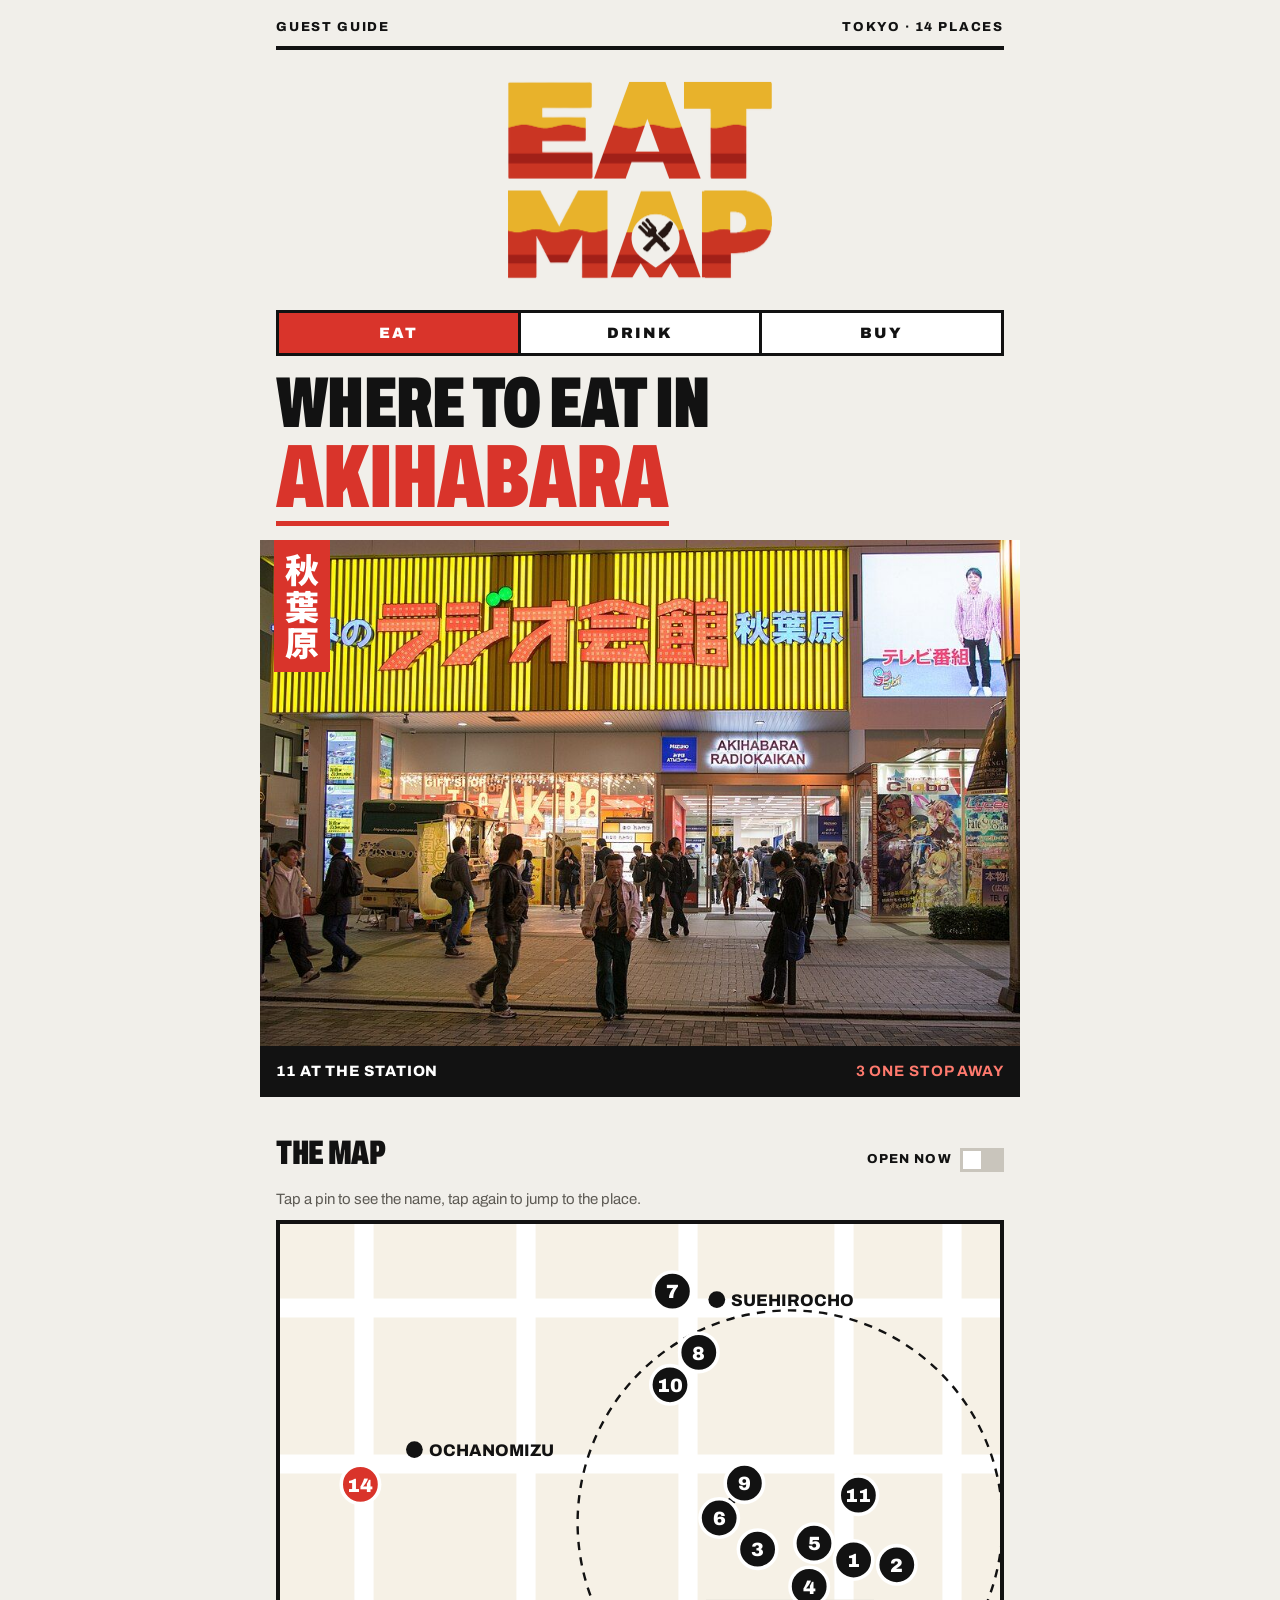
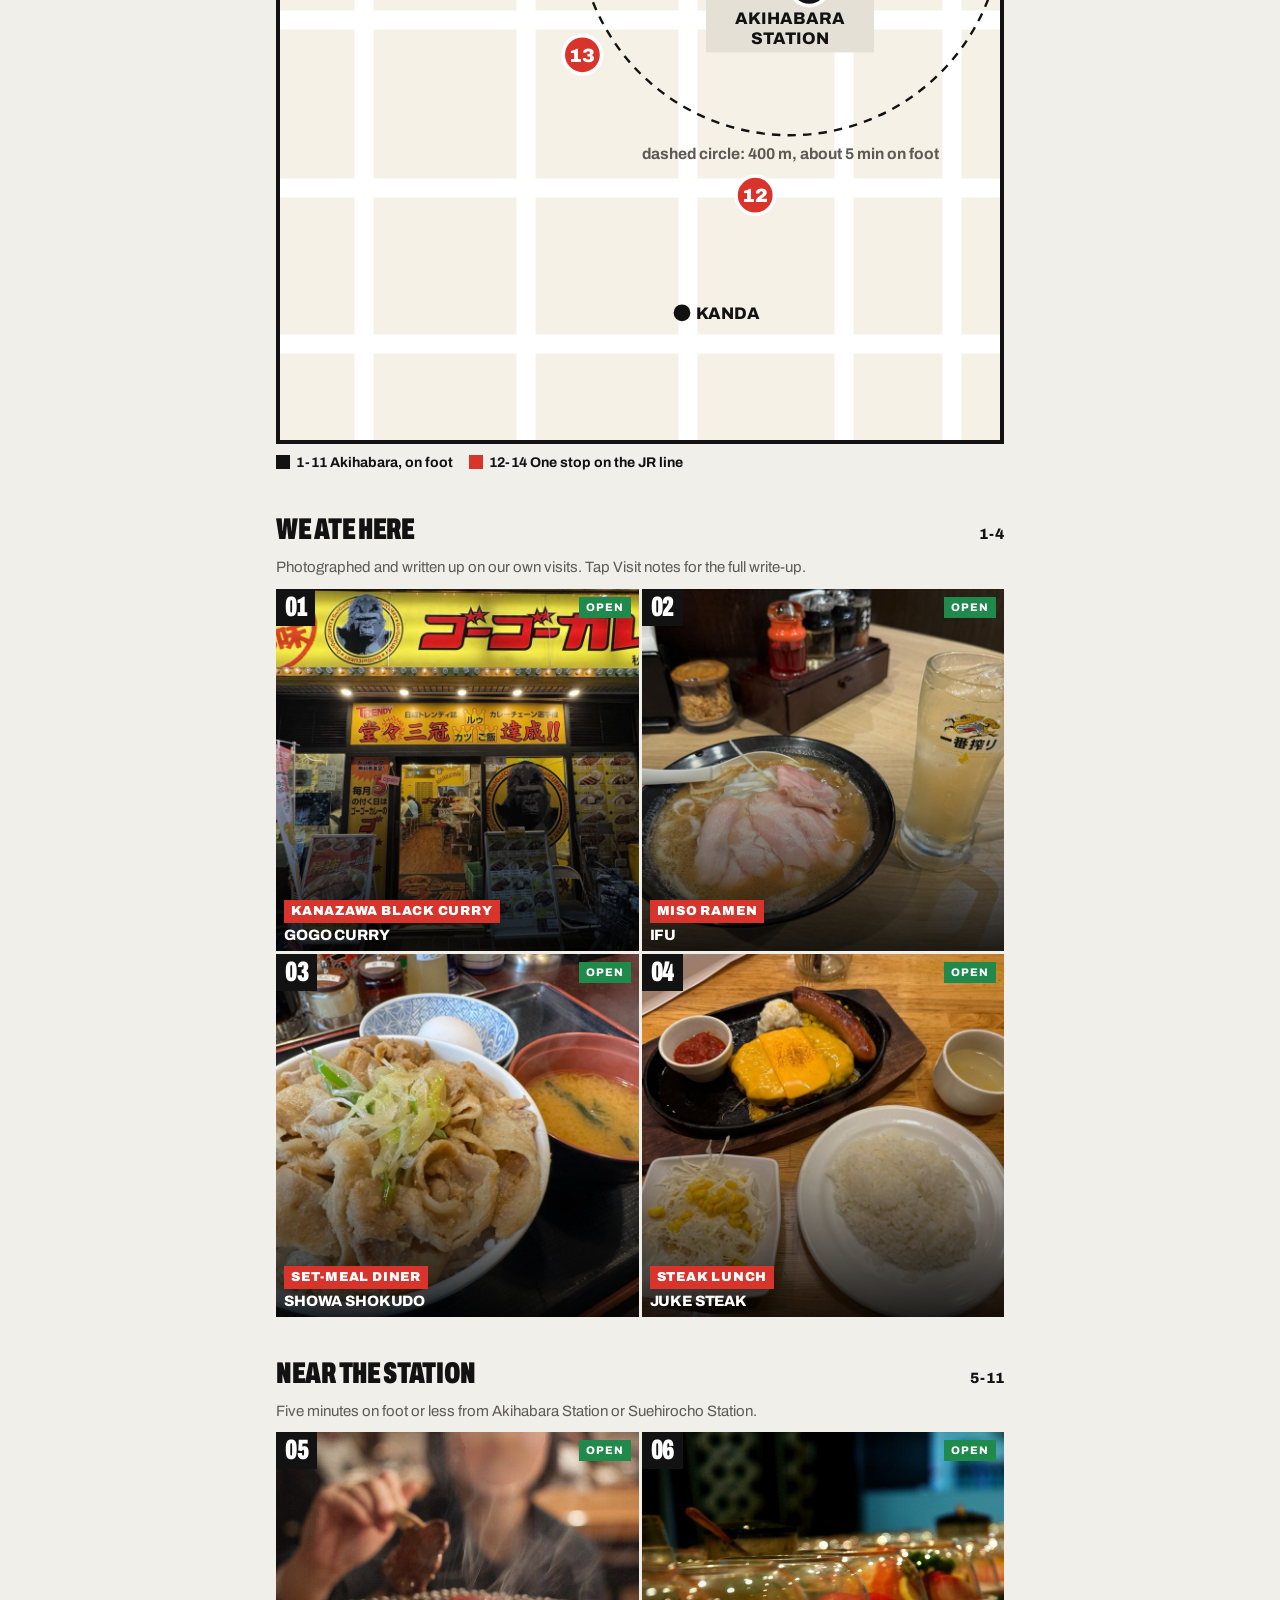
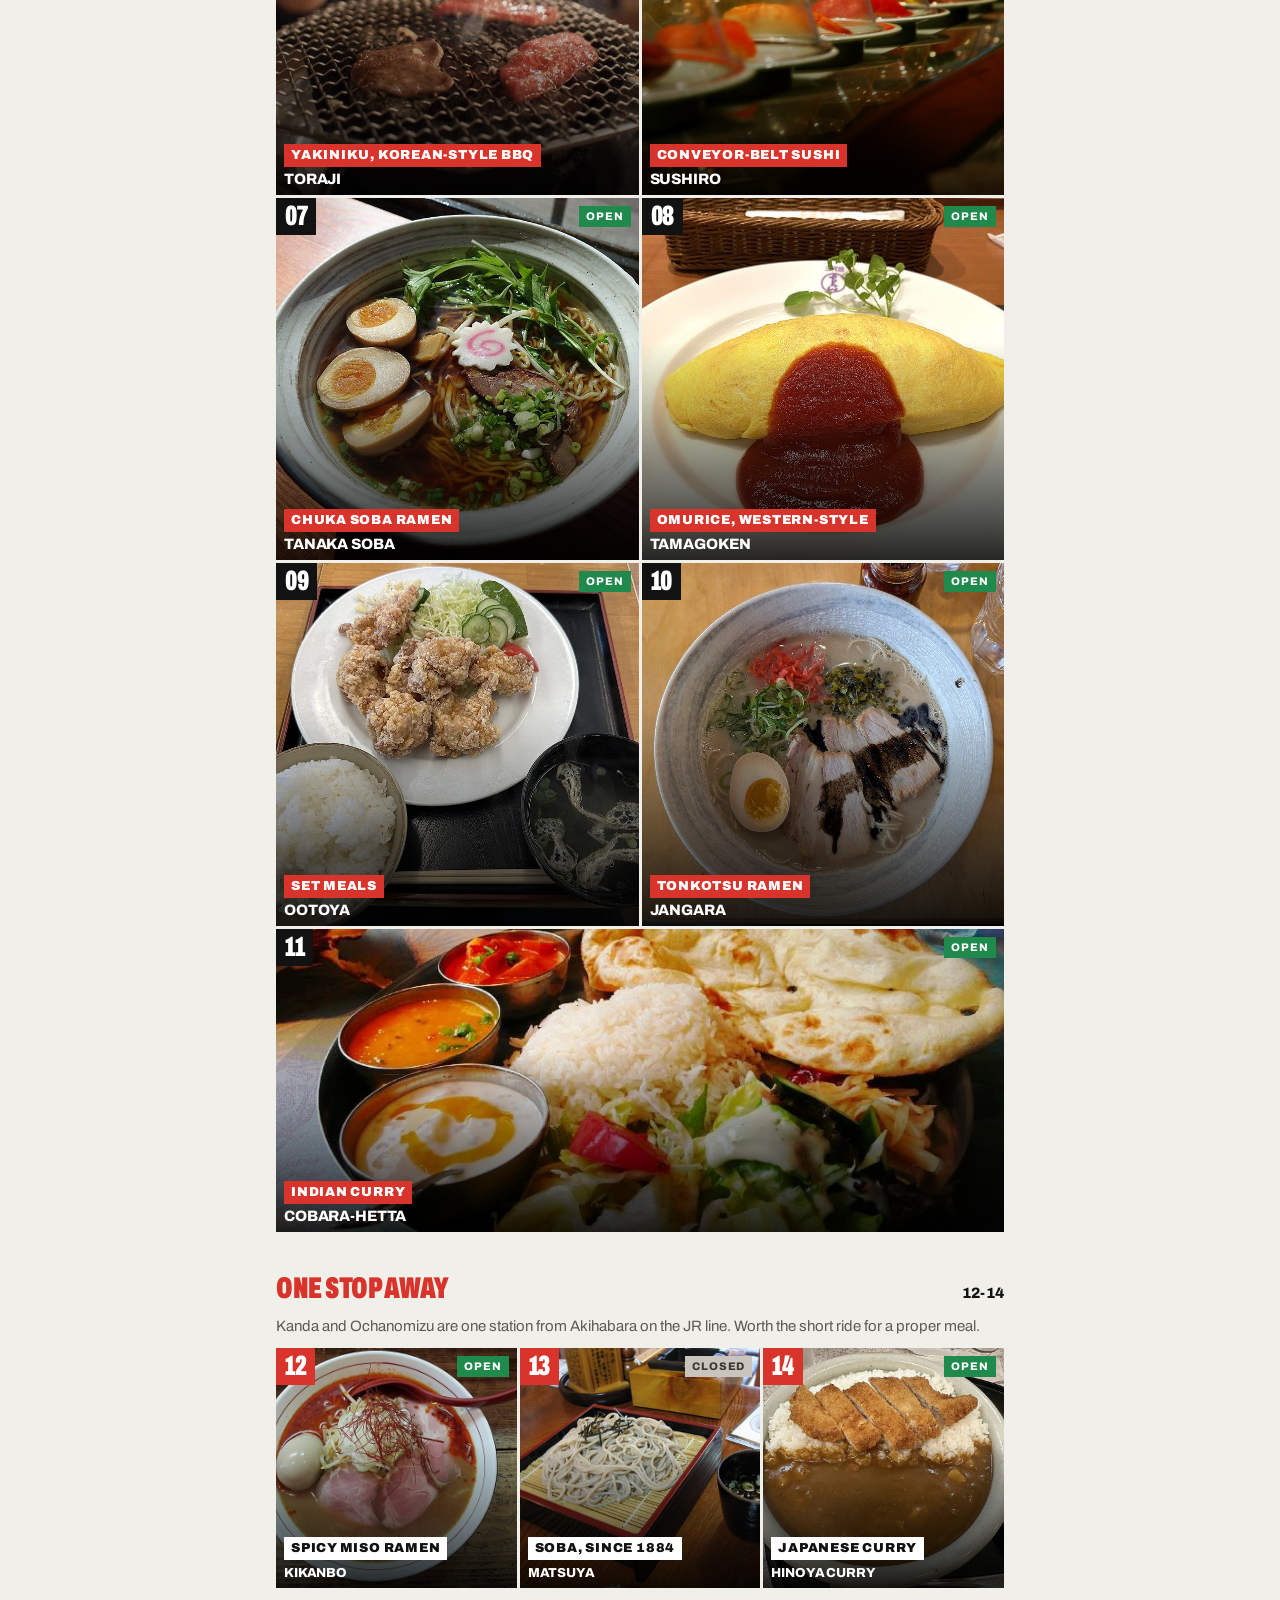
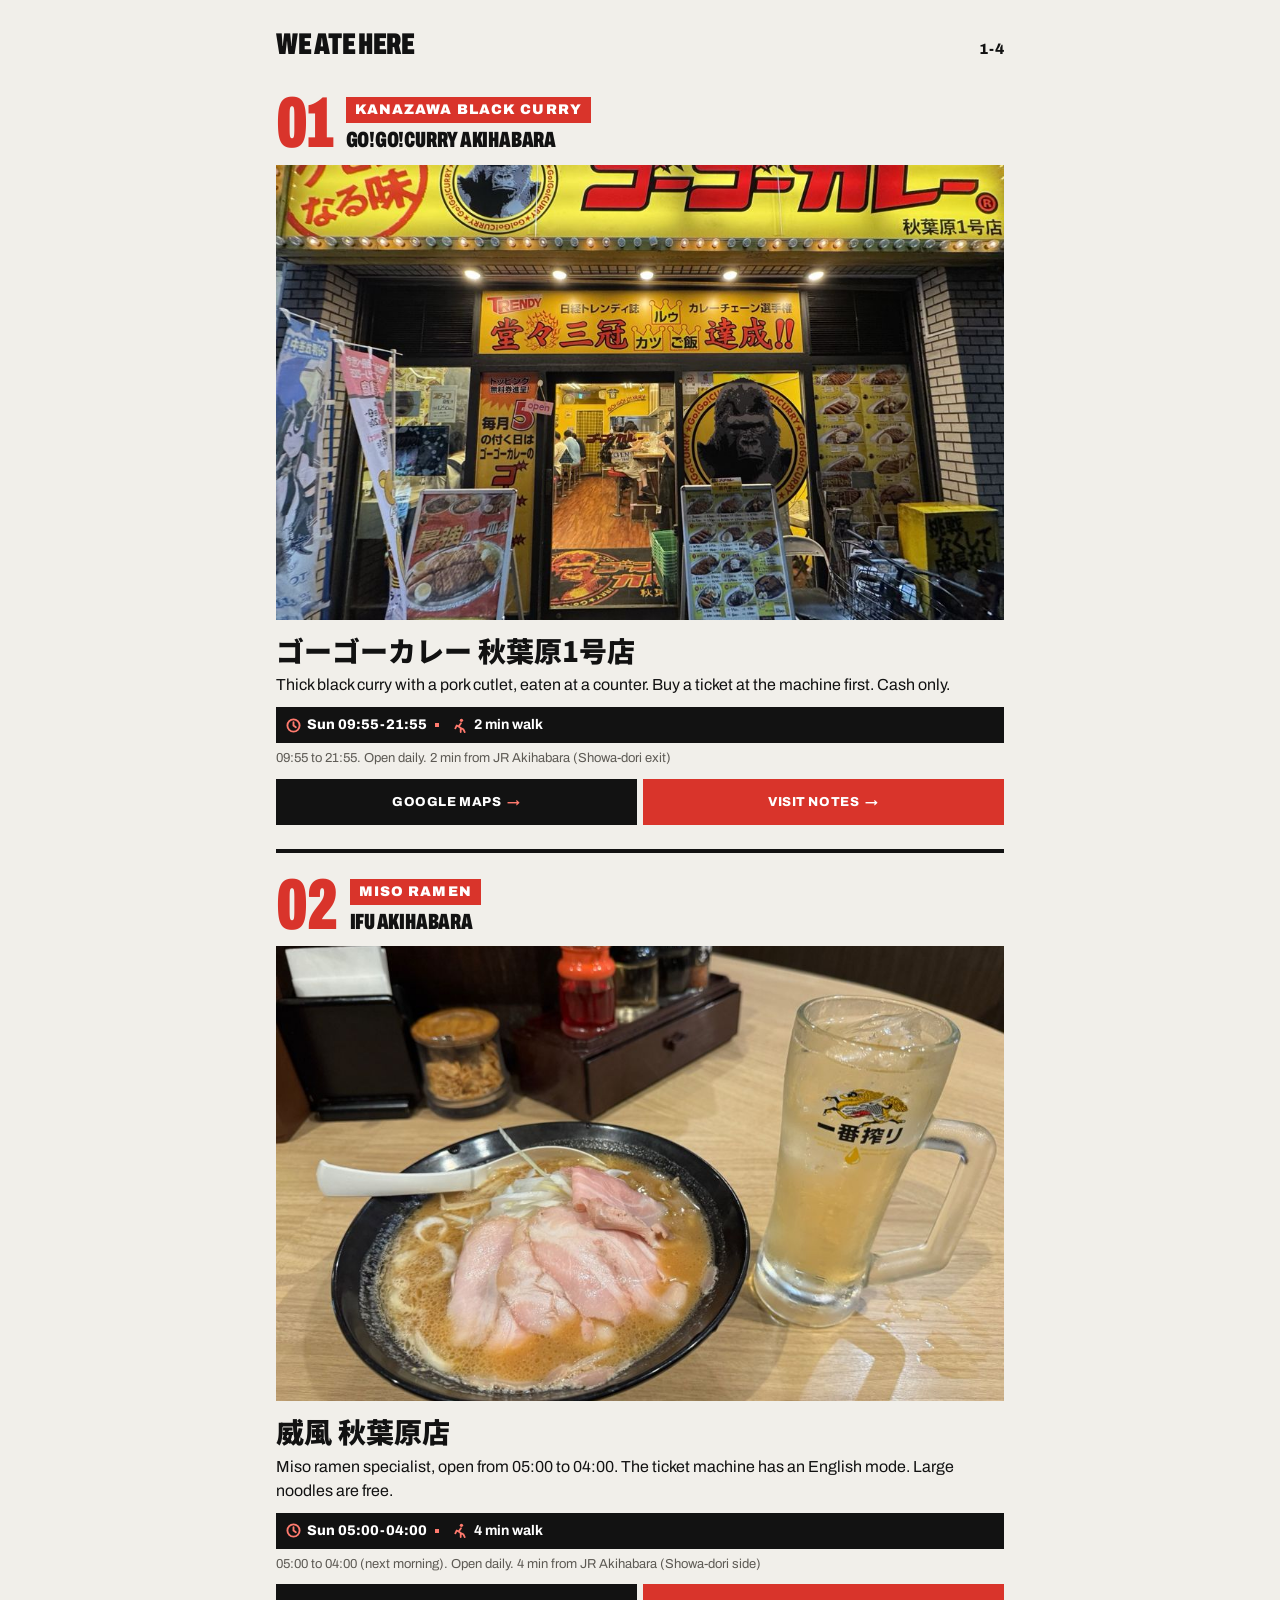
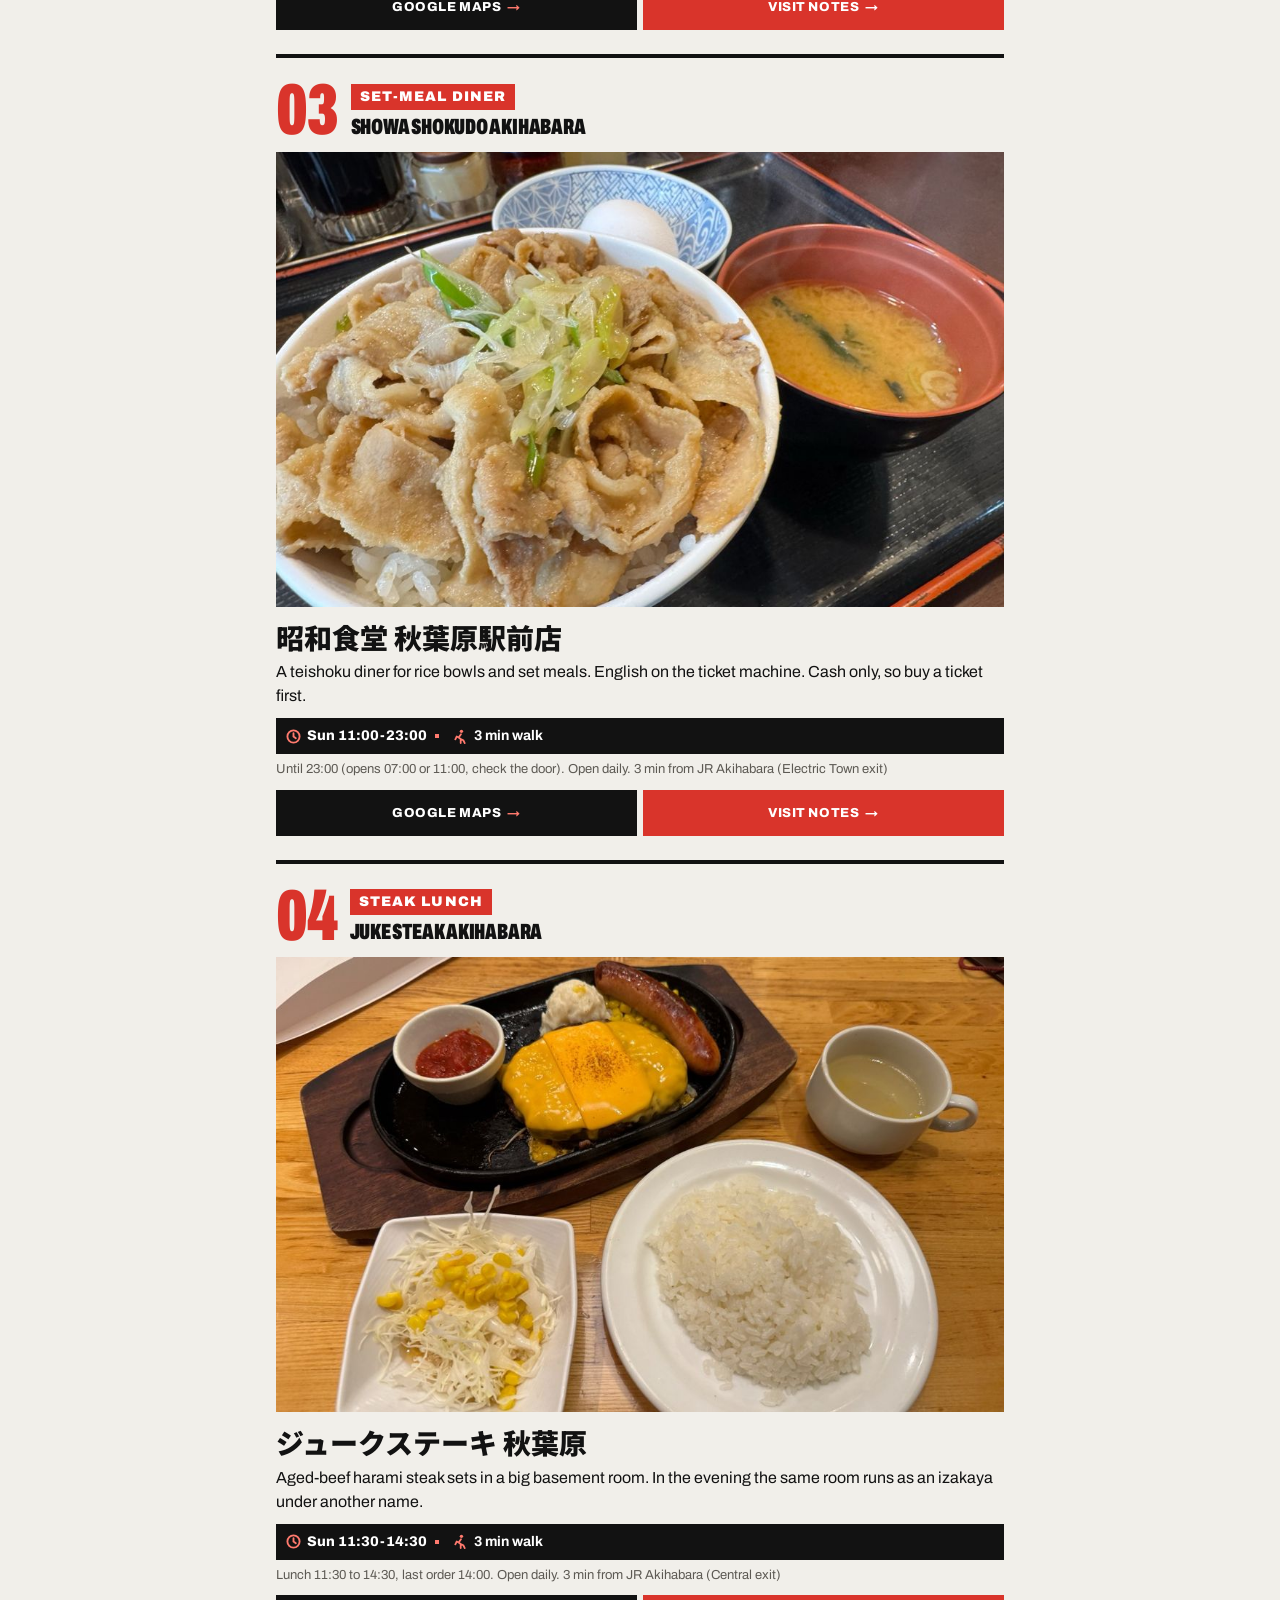
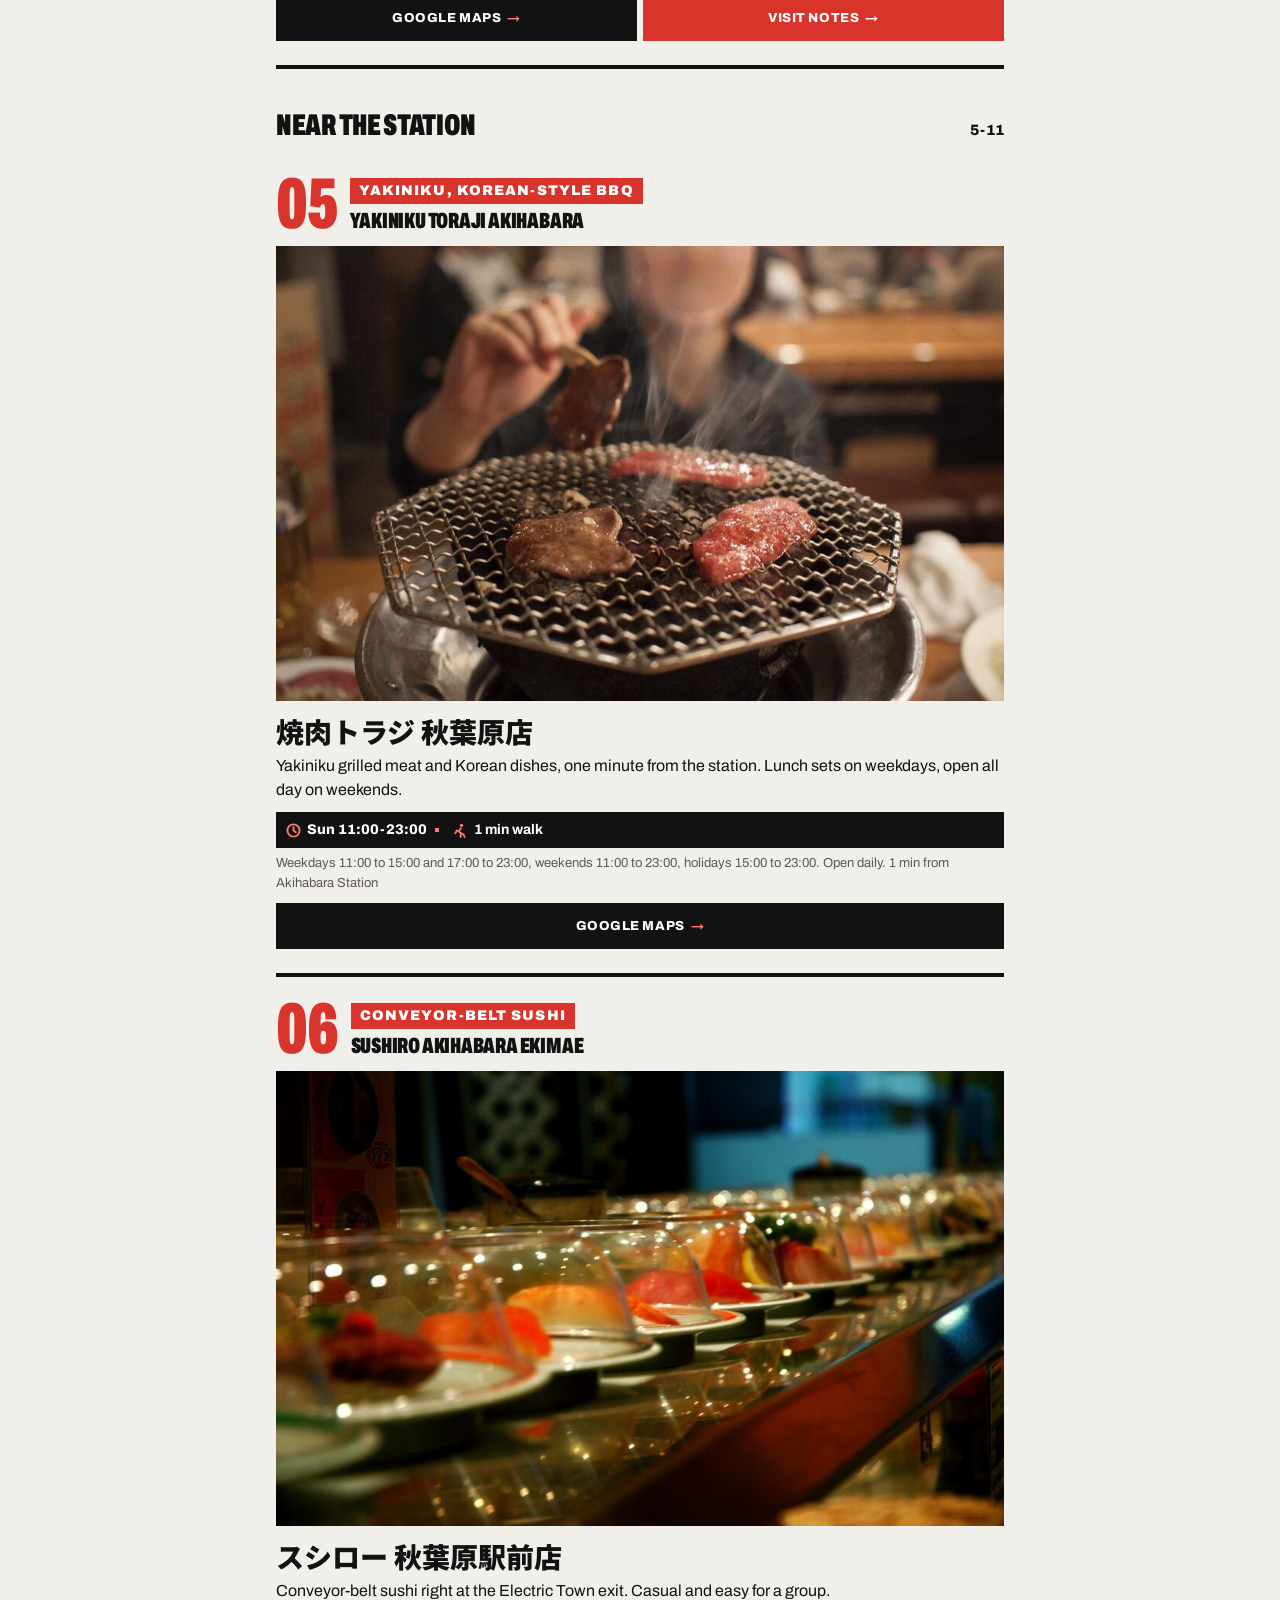
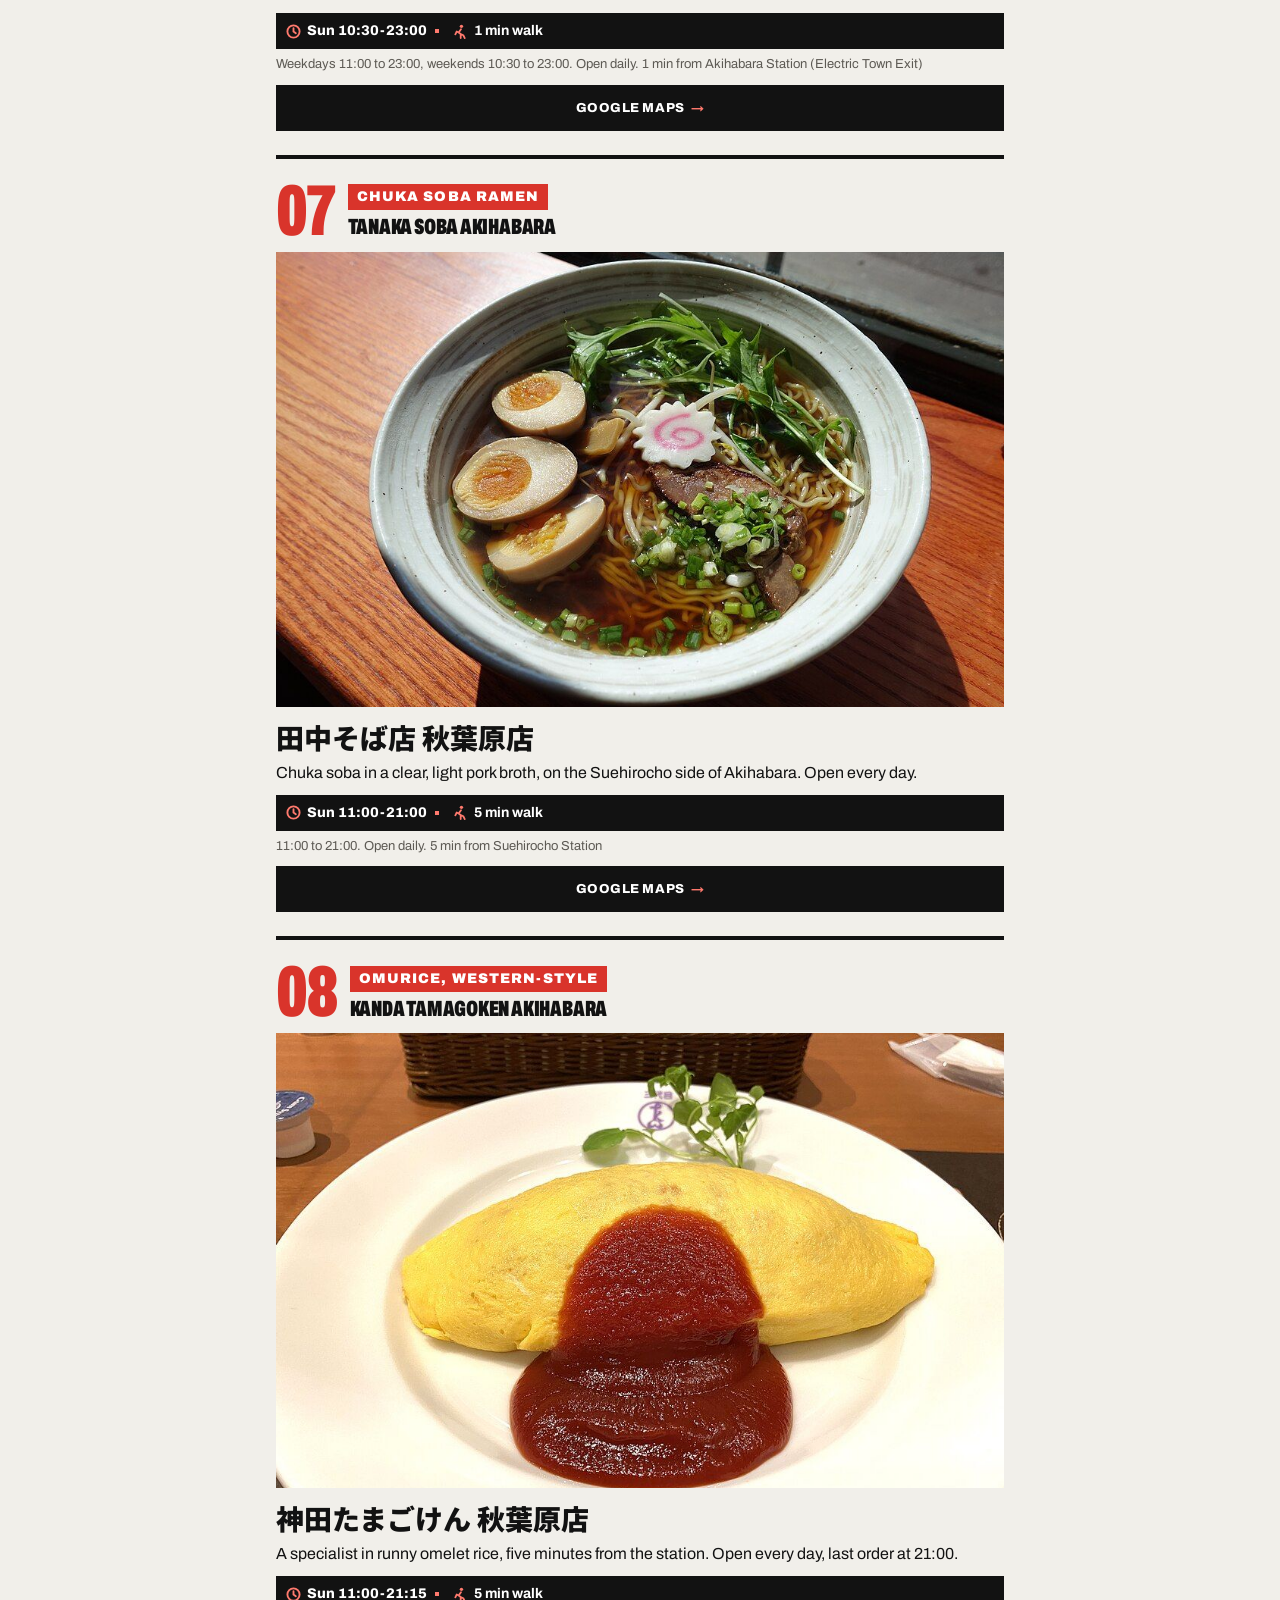
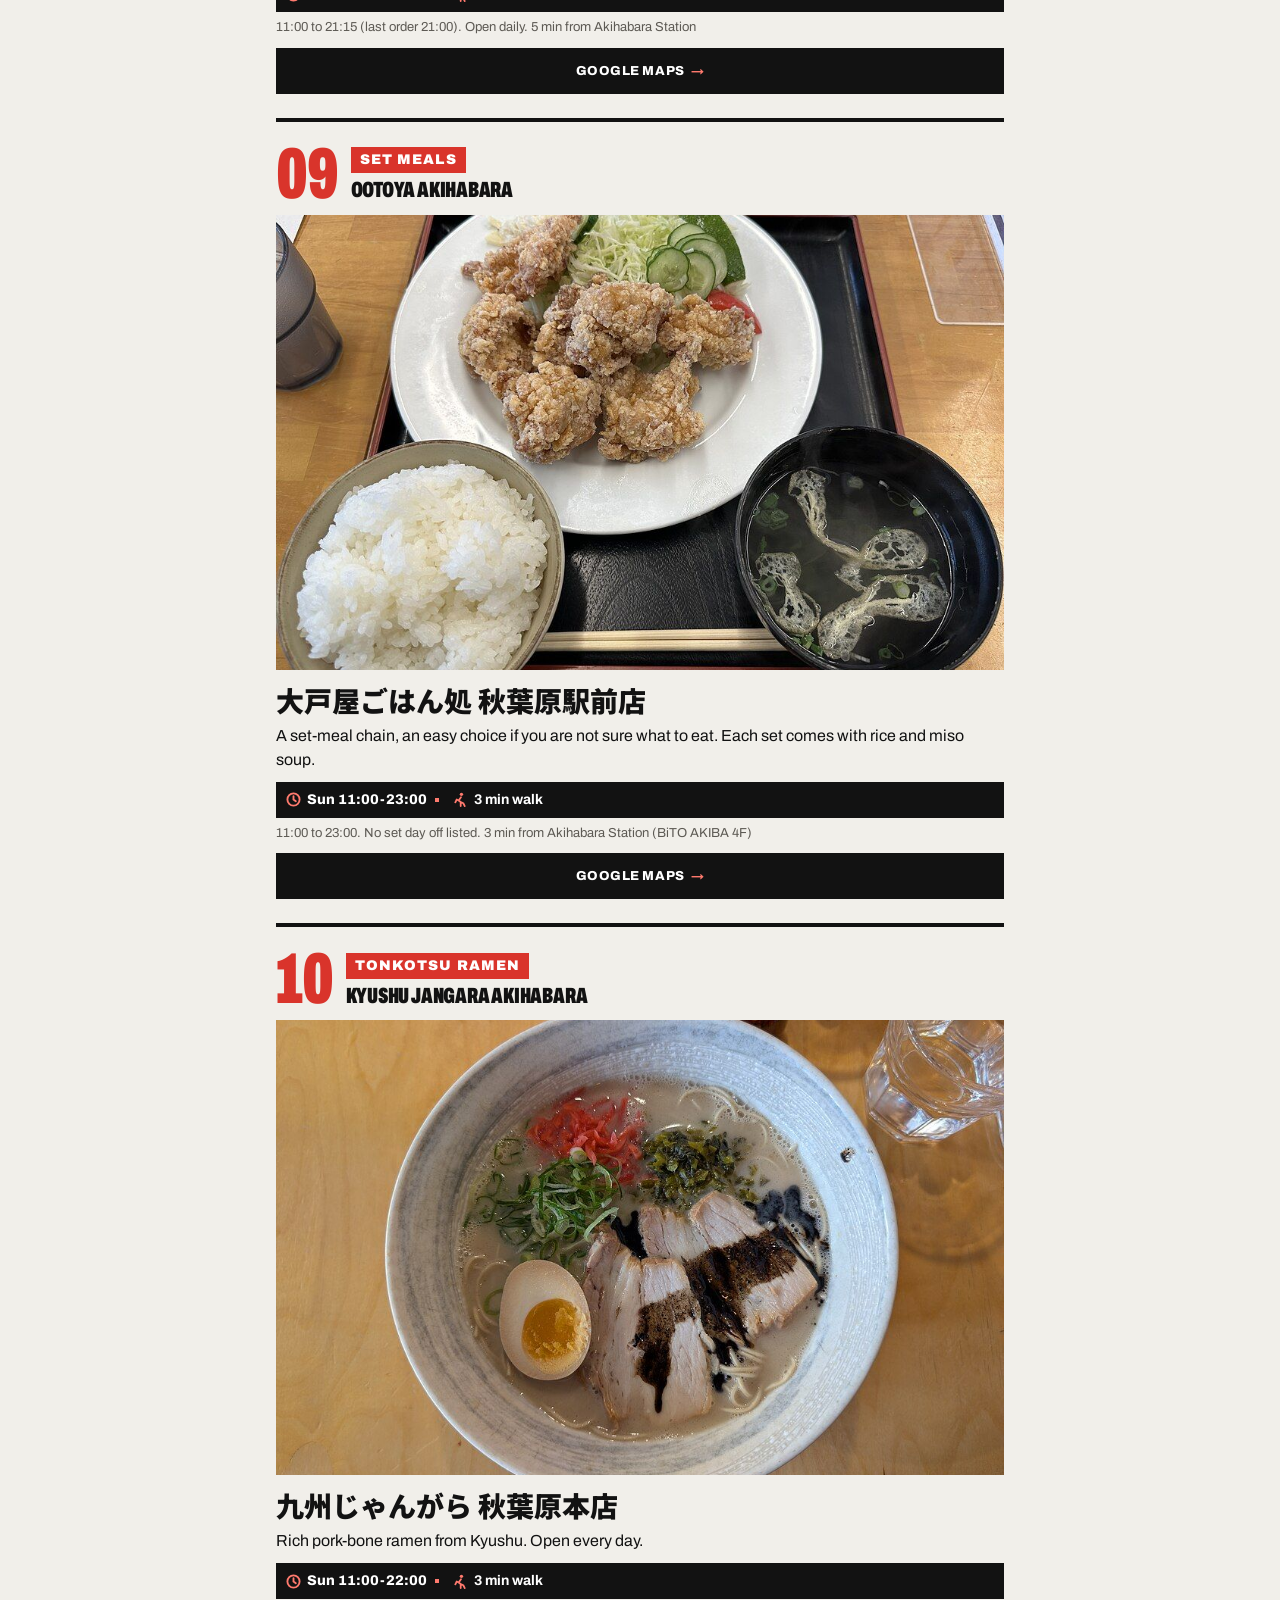
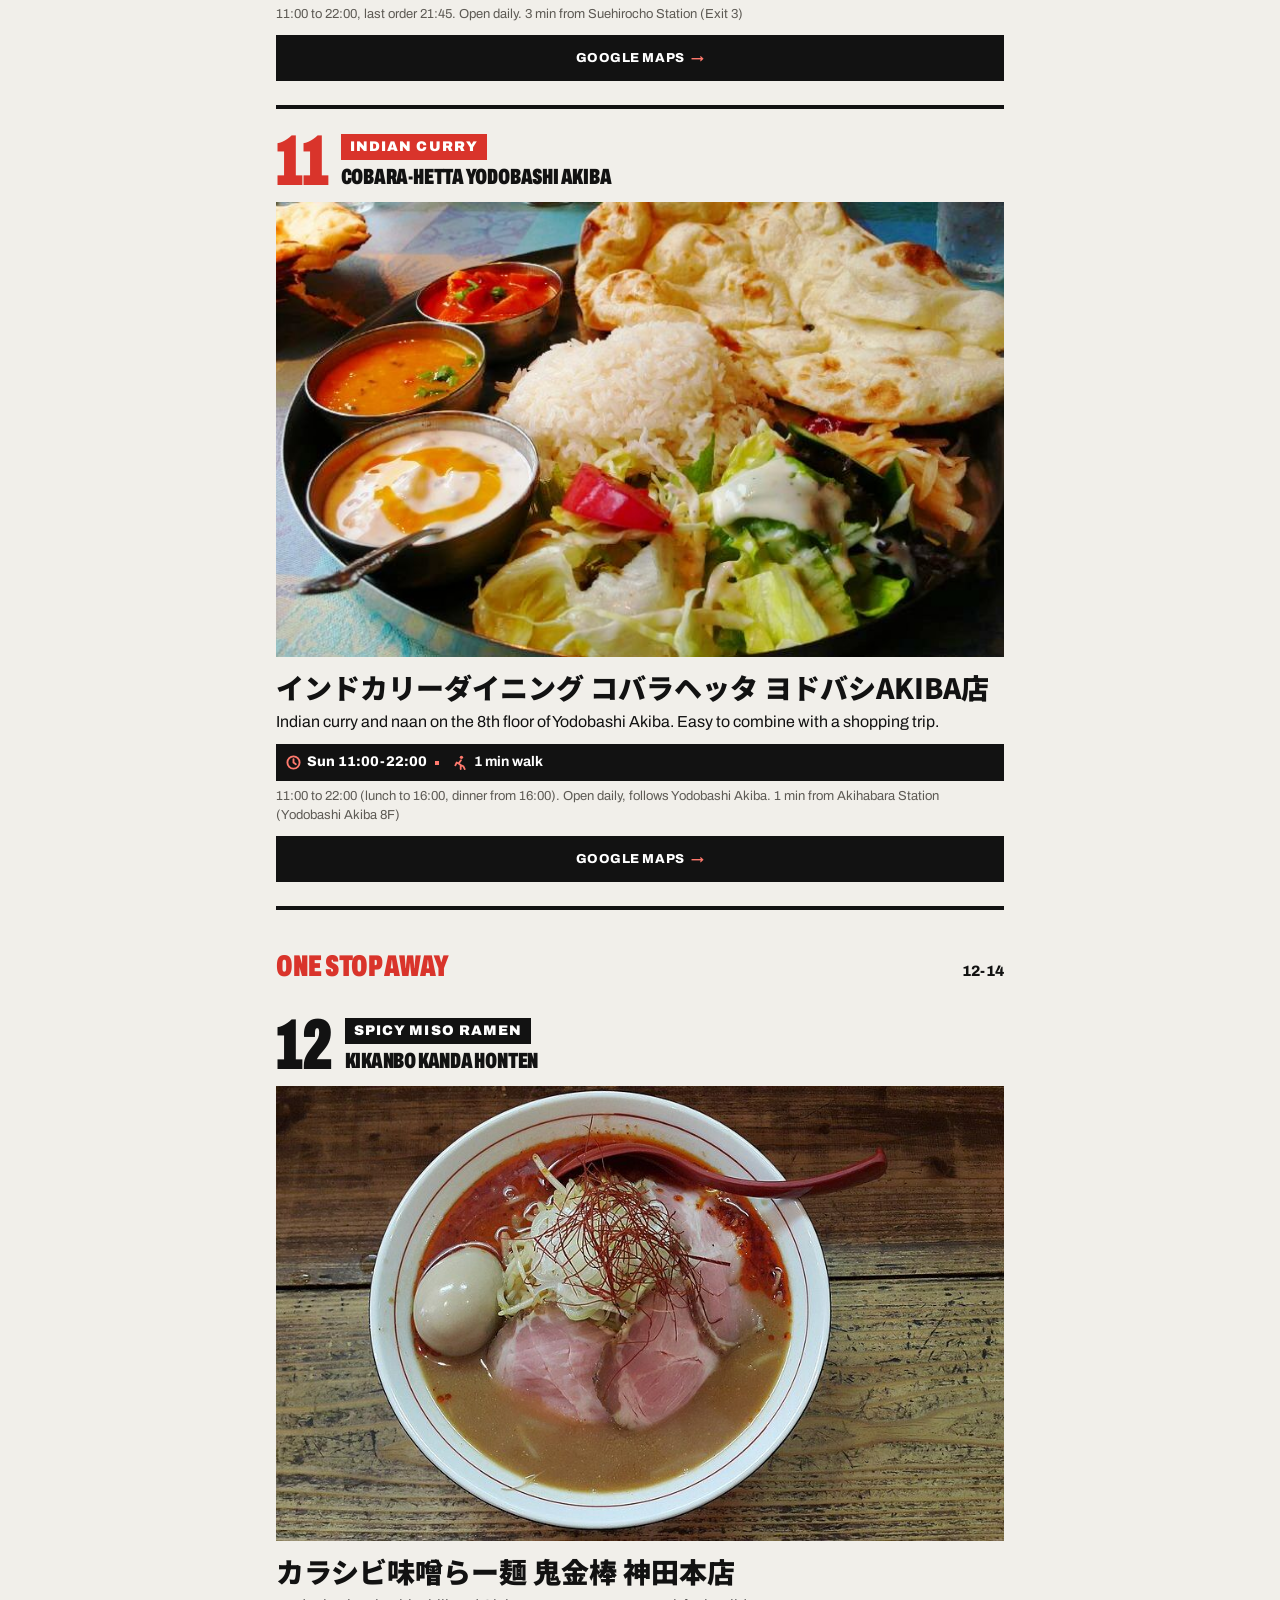
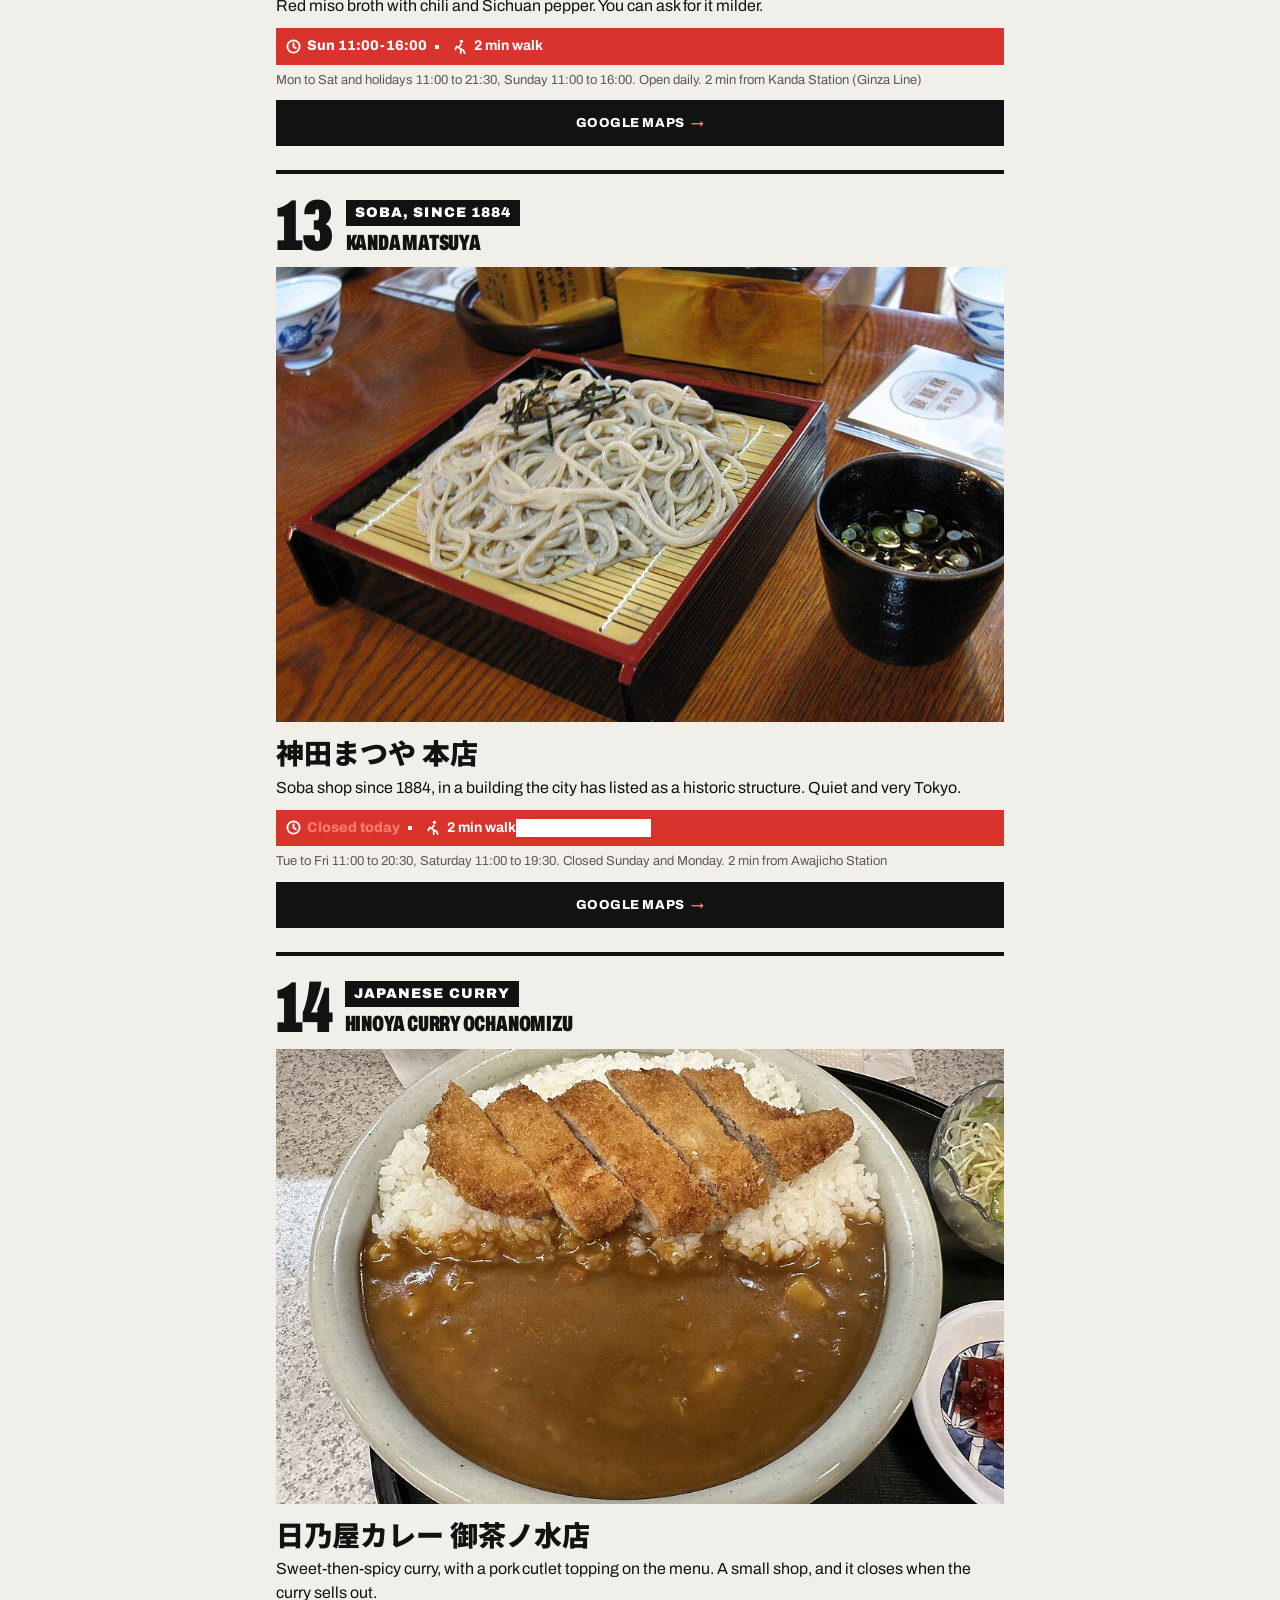
==== commit 1e35a1d4: "Add EAT/DRINK/BUY switcher with logos; buy coming-soon page Co-Authored-By: Claude Sonnet 5.5 <norep" ====
--- a/index.html
+++ b/index.html
@@ -56,8 +56,12 @@
 .crd{max-width:640px;margin:0 auto;padding-block:18px 44px;padding-left:max(16px,env(safe-area-inset-left,0px));padding-right:max(16px,env(safe-area-inset-right,0px))}.crd summary{cursor:pointer;font:800 13px/1 Archivo,sans-serif;letter-spacing:.1em;text-transform:uppercase;color:var(--mu);padding:10px 0}.crd summary::-webkit-details-marker{display:none}.crd summary:before{content:"+ "}.crd[open] summary:before{content:"- "}
 .cr{padding:8px 0 0;max-width:640px;margin:0 auto;font-size:13px;color:var(--mu)}.cr a{color:var(--mu)}
 @media(min-width:700px){.col{max-width:760px}}
+.klogo{display:block;margin:14px auto 0;width:min(70%,300px)}.klogo img{display:block;width:100%;height:auto;mix-blend-mode:multiply}
+.kinds{display:flex;margin:14px 0 0;border:3px solid #121212;background:#fff}.kinds a{flex:1;text-align:center;padding:13px 0 12px;font:900 15px/1 Archivo,sans-serif;letter-spacing:.14em;color:#121212;text-decoration:none;border-left:3px solid #121212}.kinds a:first-child{border-left:0}
+.kinds a.on{background:var(--c);color:var(--t);pointer-events:none}.kinds a:not(.on):hover,.kinds a:not(.on):focus-visible{background:#121212;color:#fff}
 </style>
 <div class="col"><div class="top"><span>GUEST GUIDE</span><span>TOKYO · 14 PLACES</span></div>
+<a class="klogo" href="./"><img src="brand/logo-eat.png" alt="EATMAP" width="300"></a><nav class="kinds" aria-label="Guides"><a href="" style="--c:#D9342B;--t:#fff" class=on aria-current=page>EAT</a><a href="drink/" style="--c:#F4B223;--t:#121212">DRINK</a><a href="buy/" style="--c:#2F6FDB;--t:#fff">BUY</a></nav>
 <h1>Where to eat in<em>Akihabara</em></h1></div>
 <div class="col" style="padding:0"><div class="hero"><img src="img/hero1.jpg" alt="Akihabara"><div class="vt">秋葉原</div></div>
 <div class="hb"><span>11 at the station</span><b>3 one stop away</b></div></div>
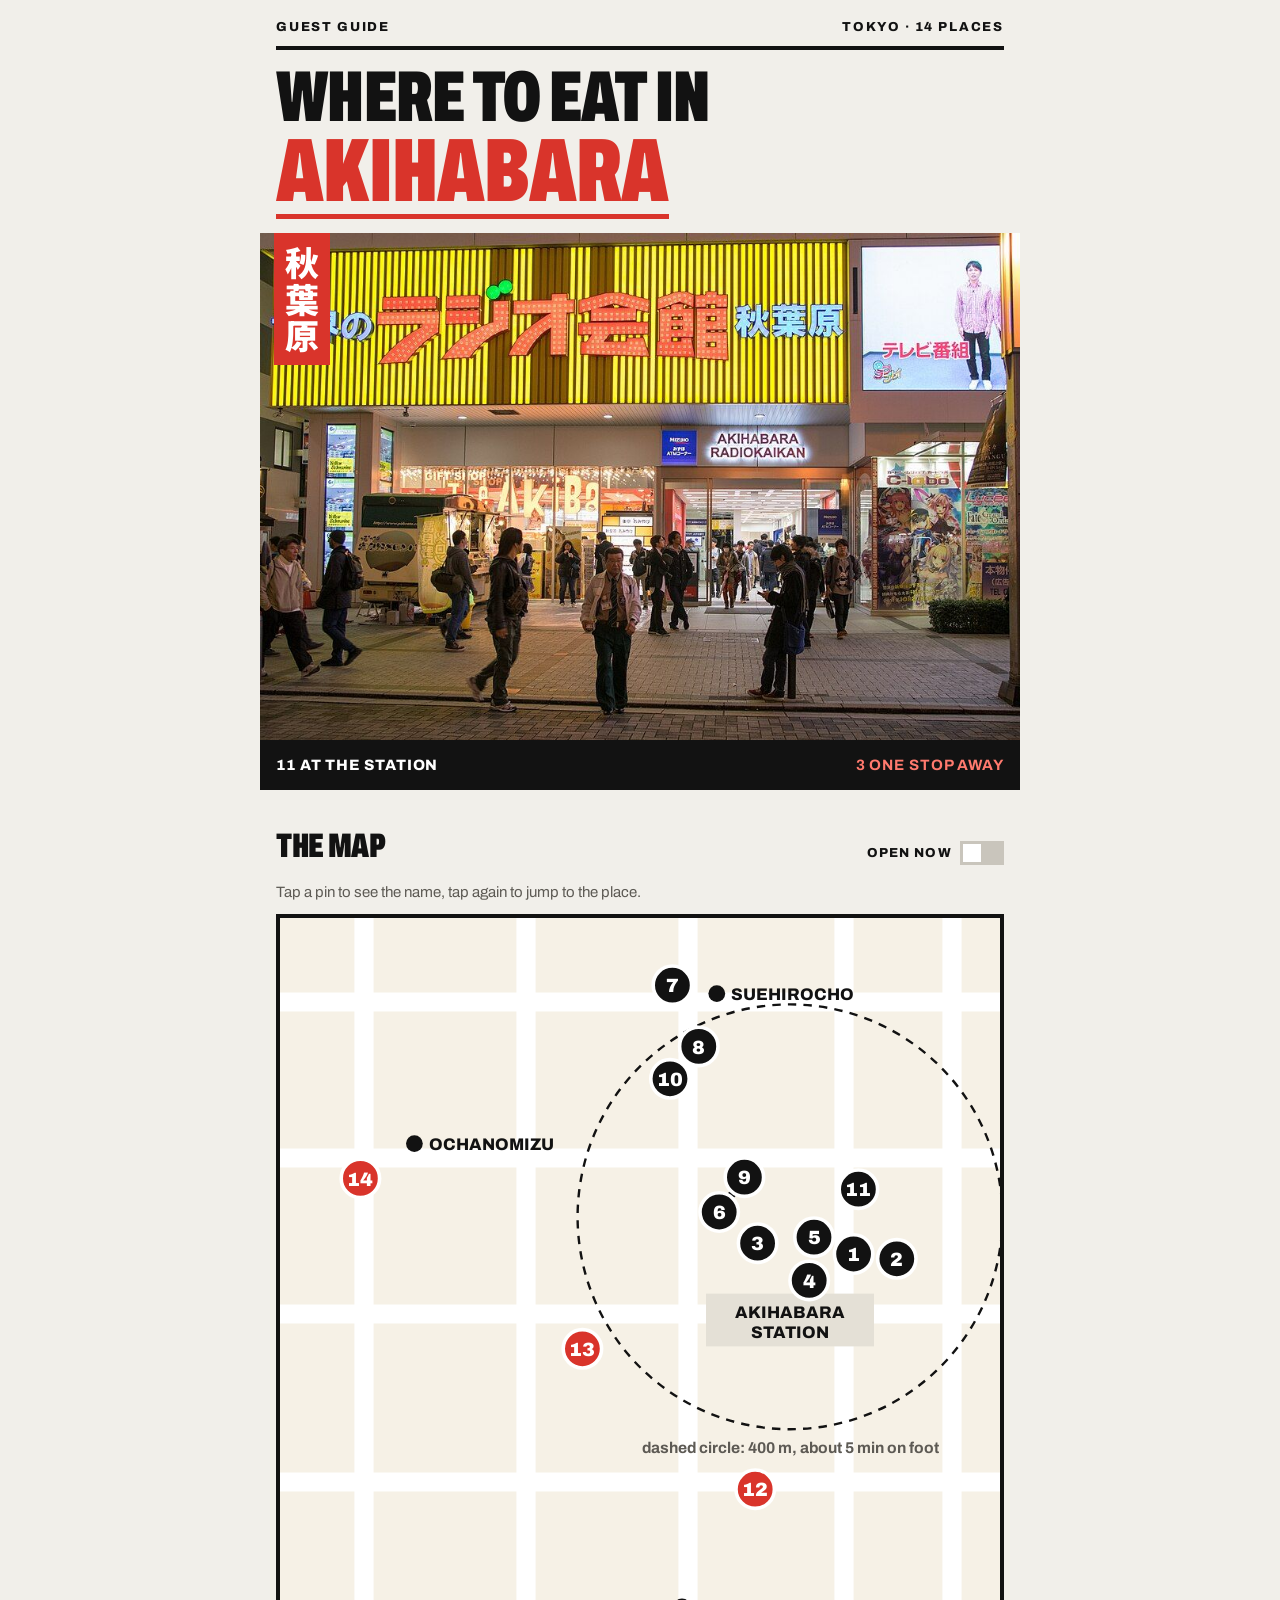
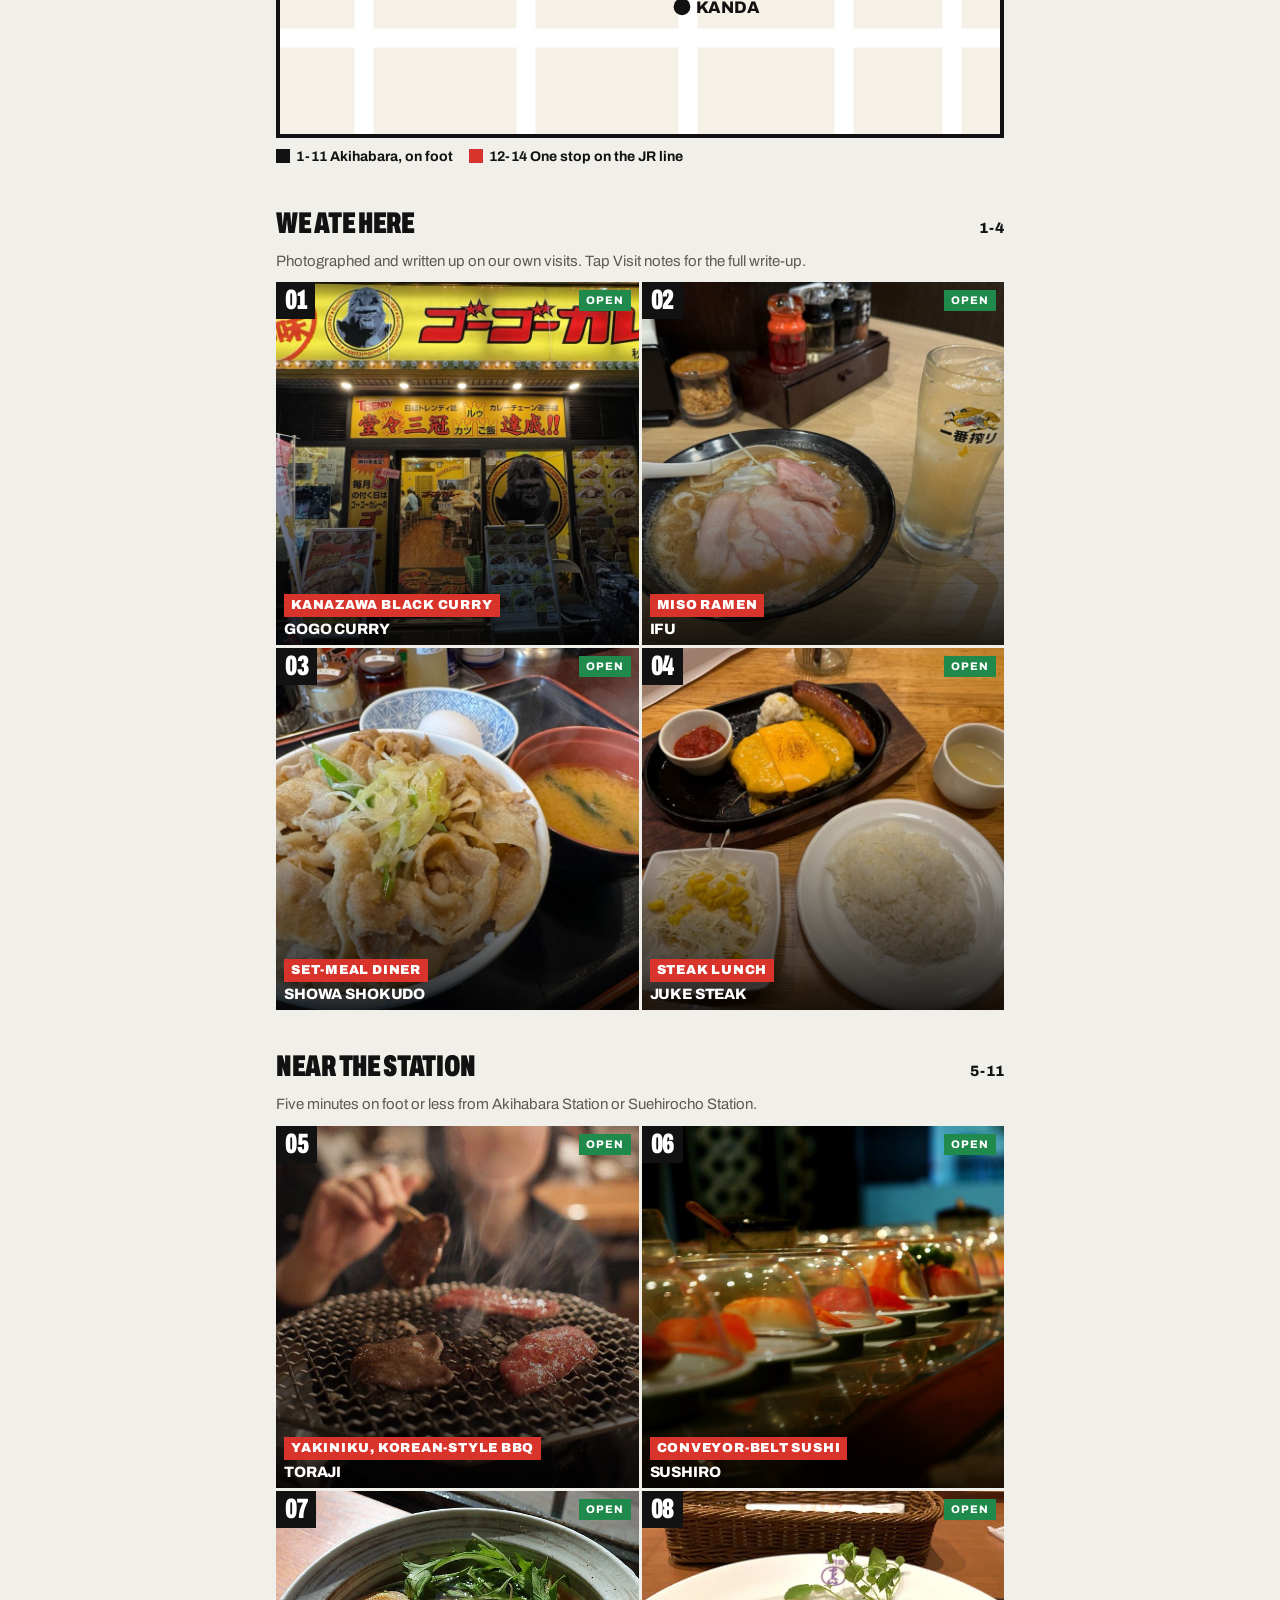
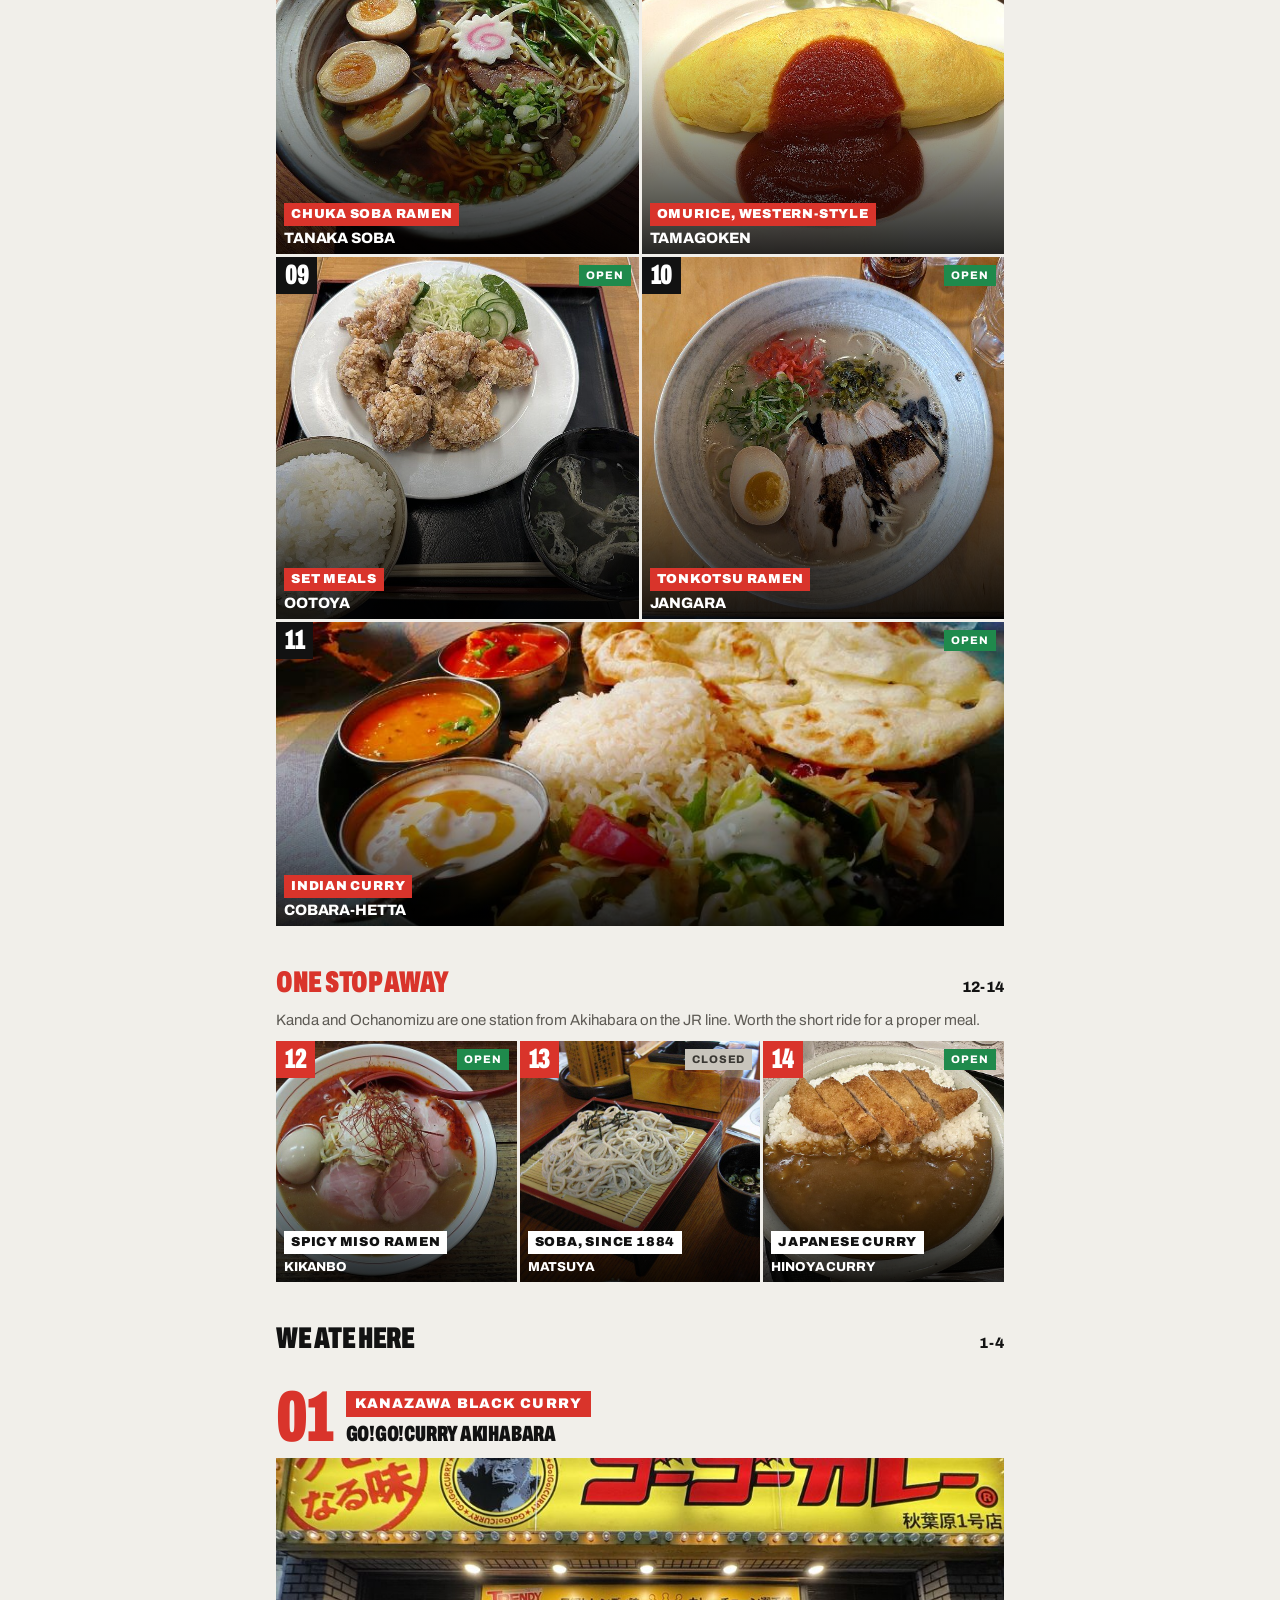
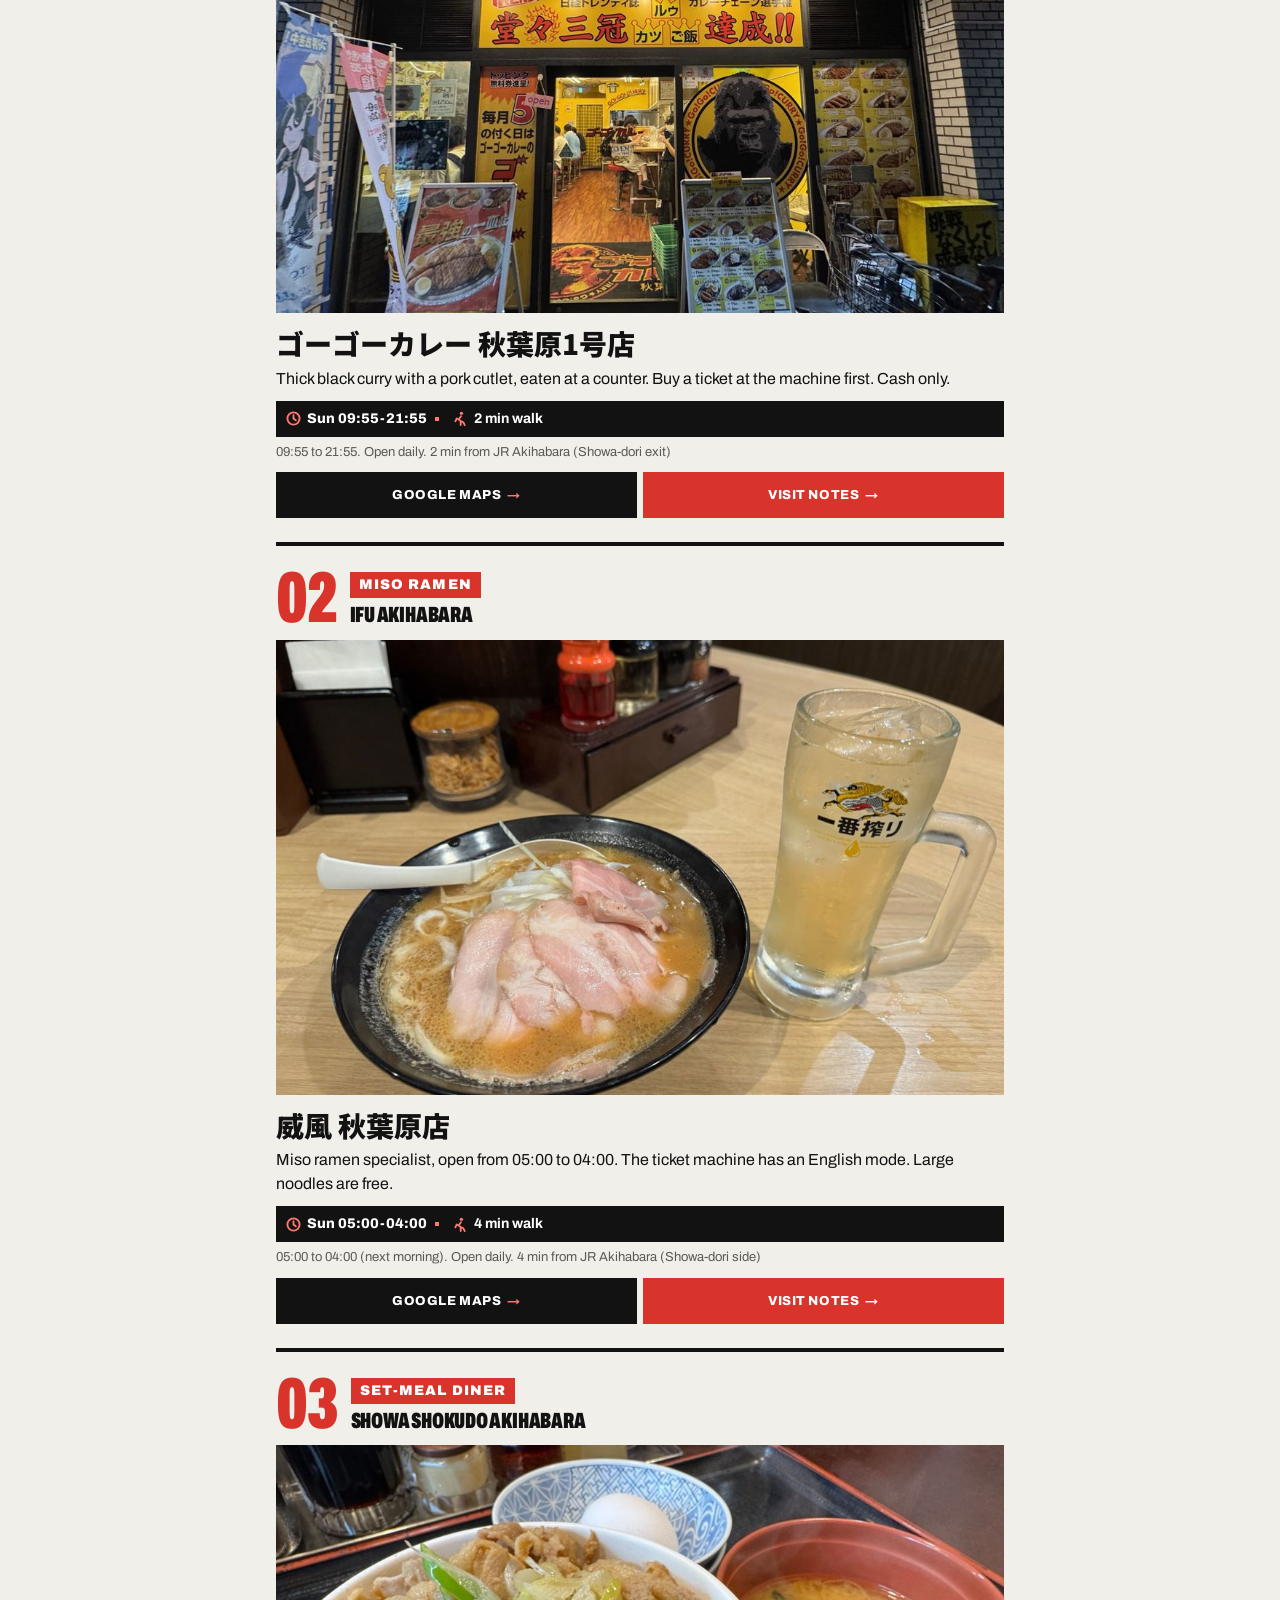
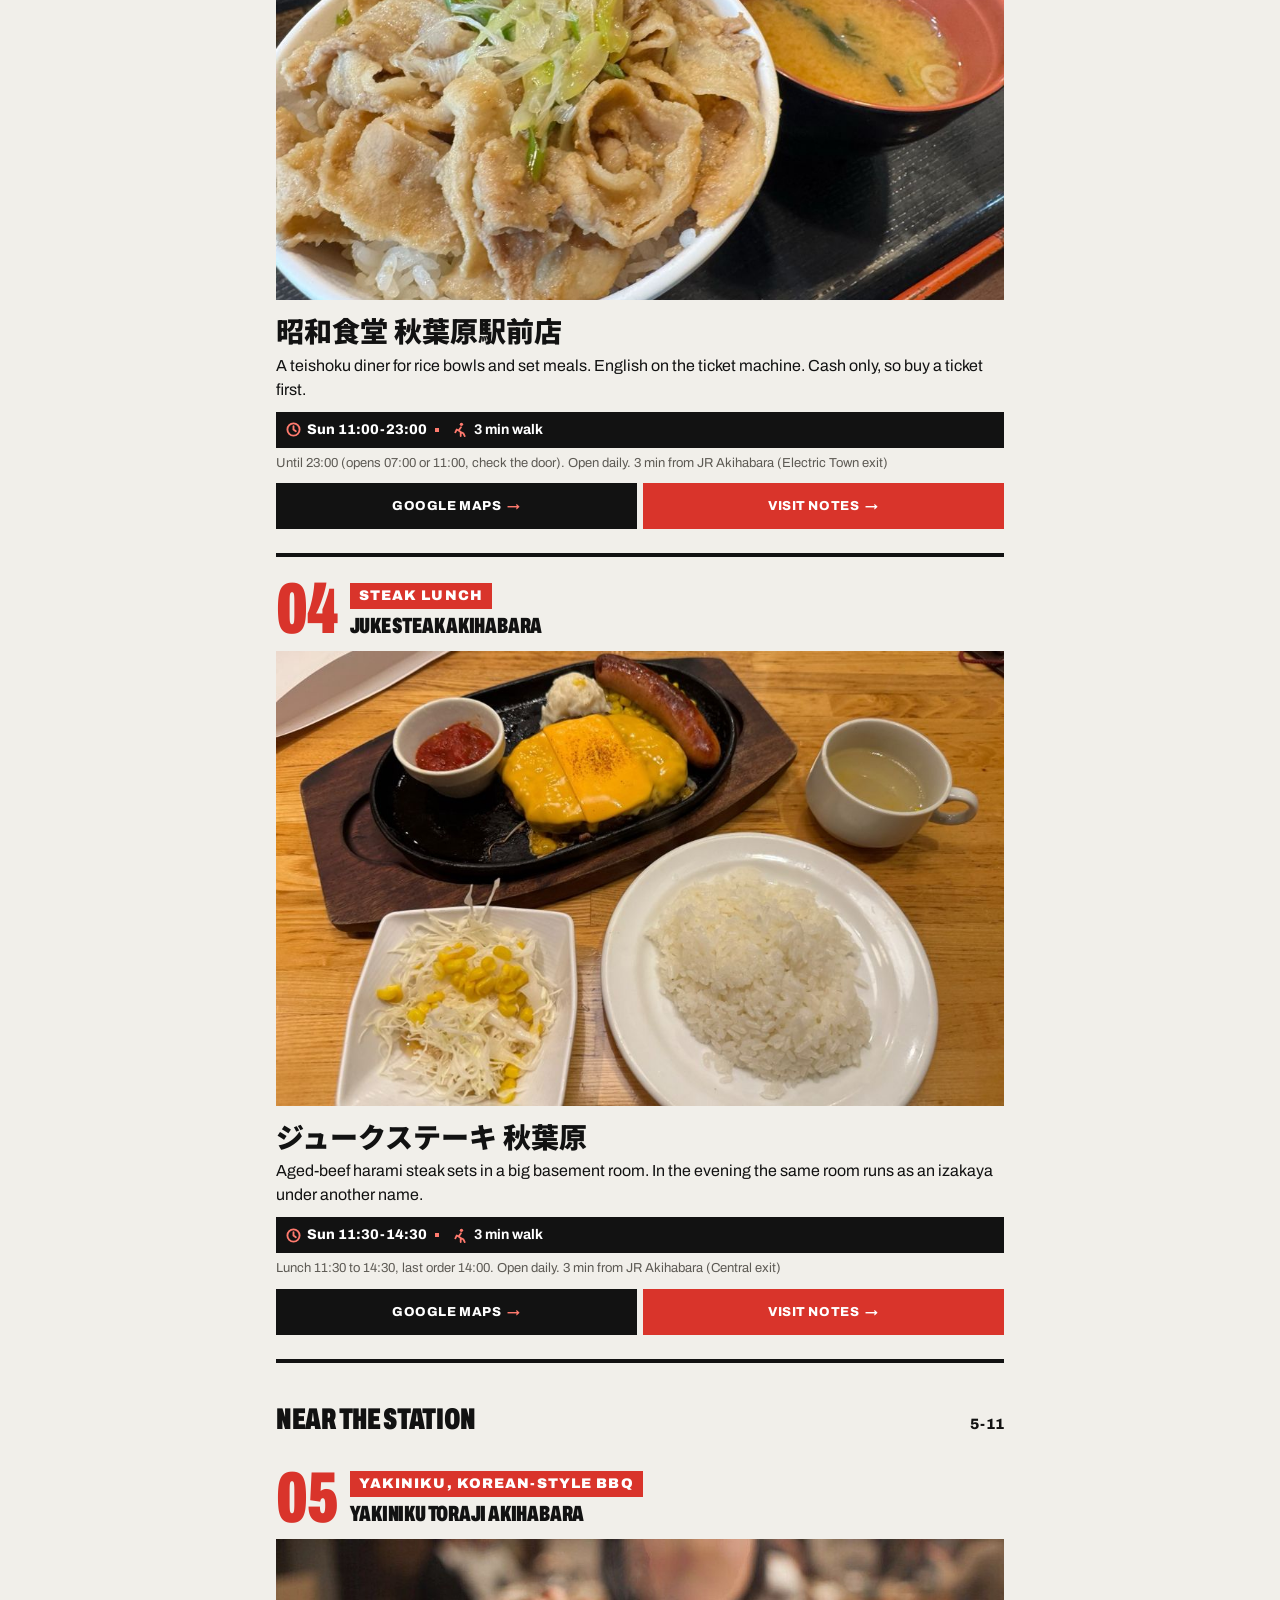
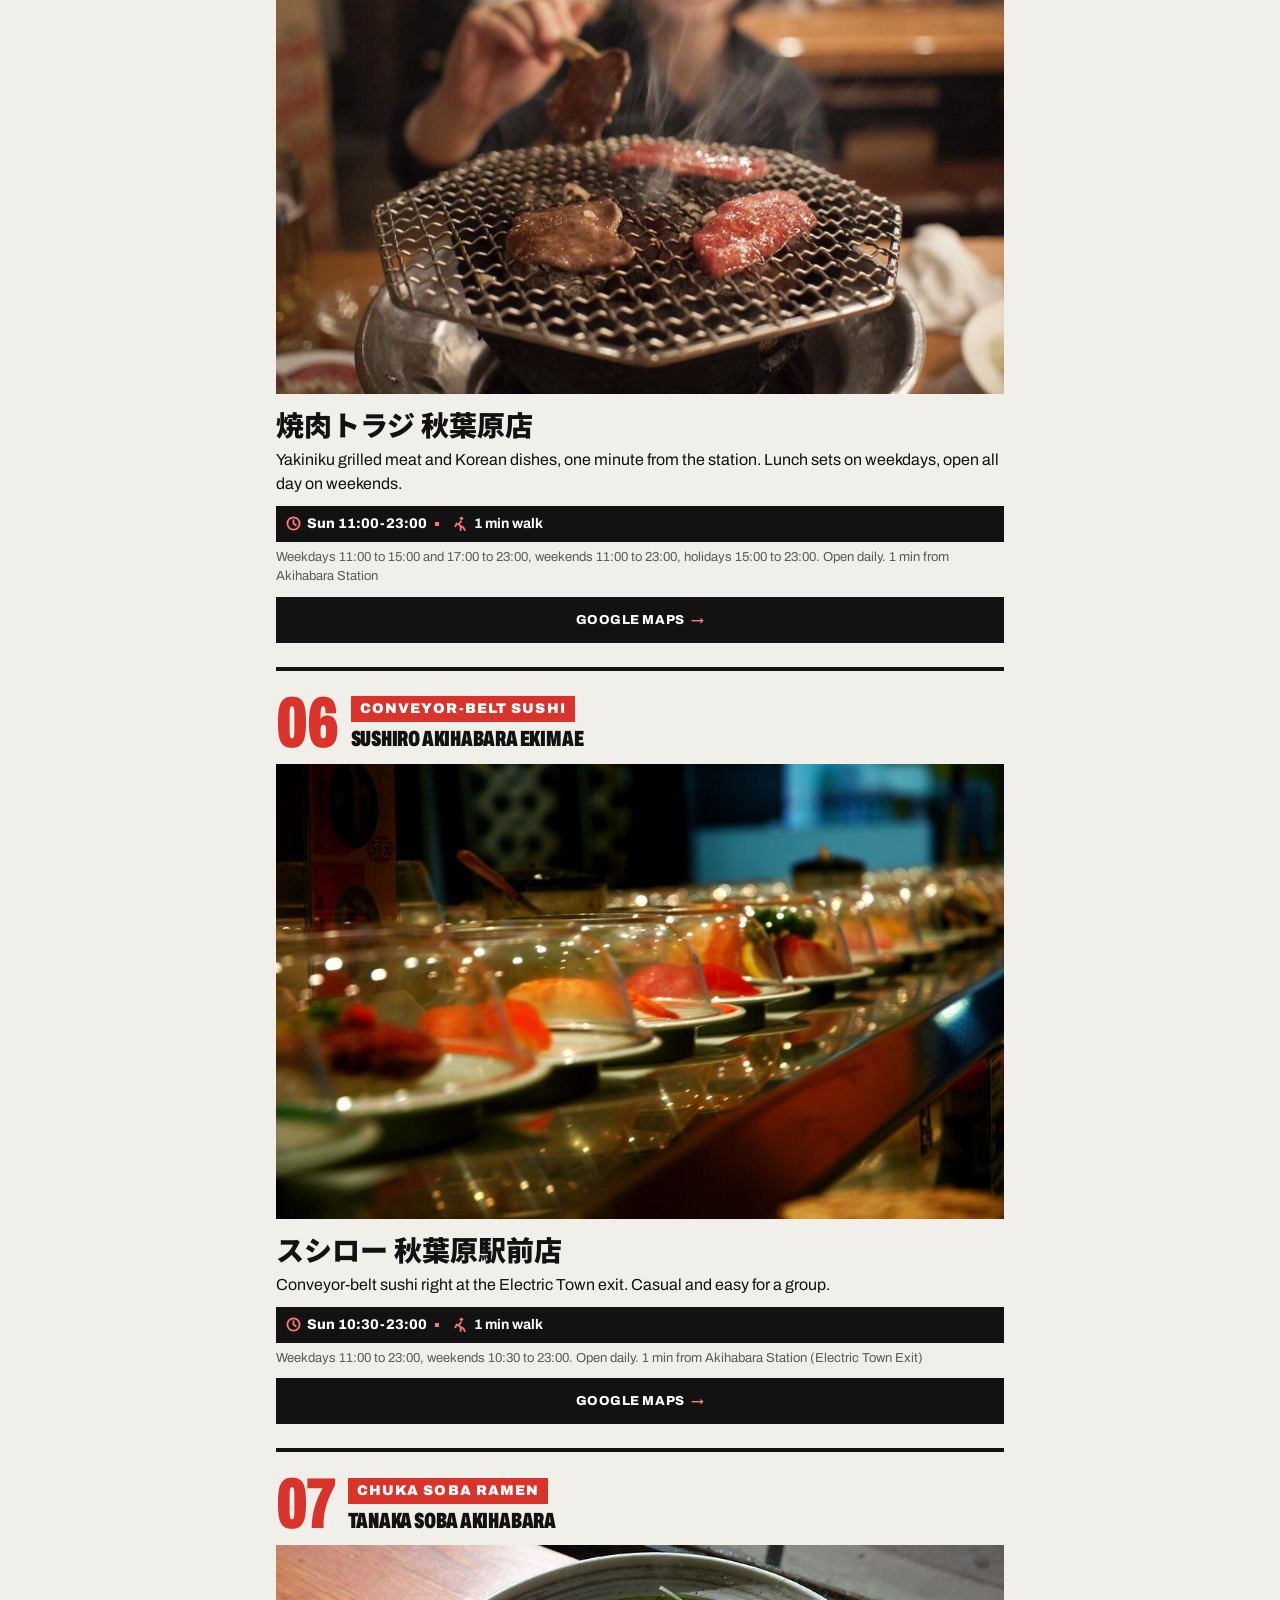
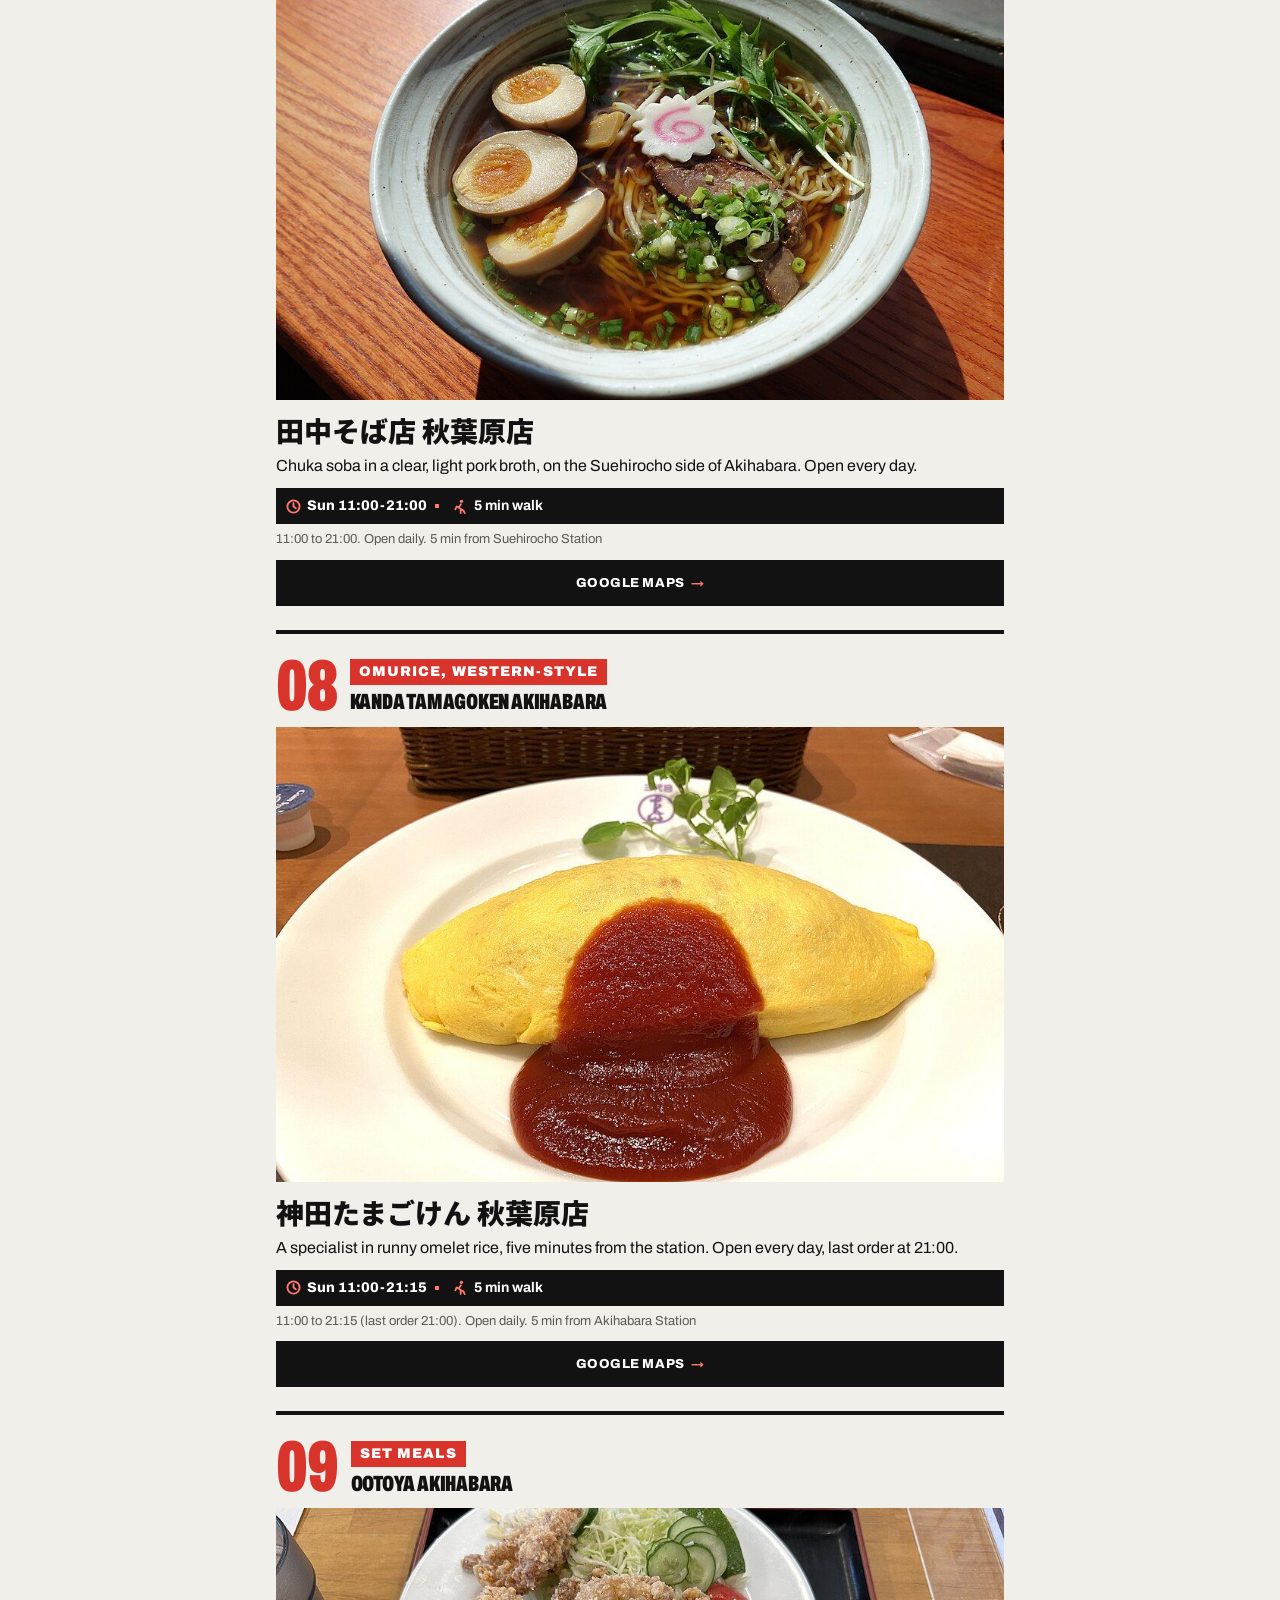
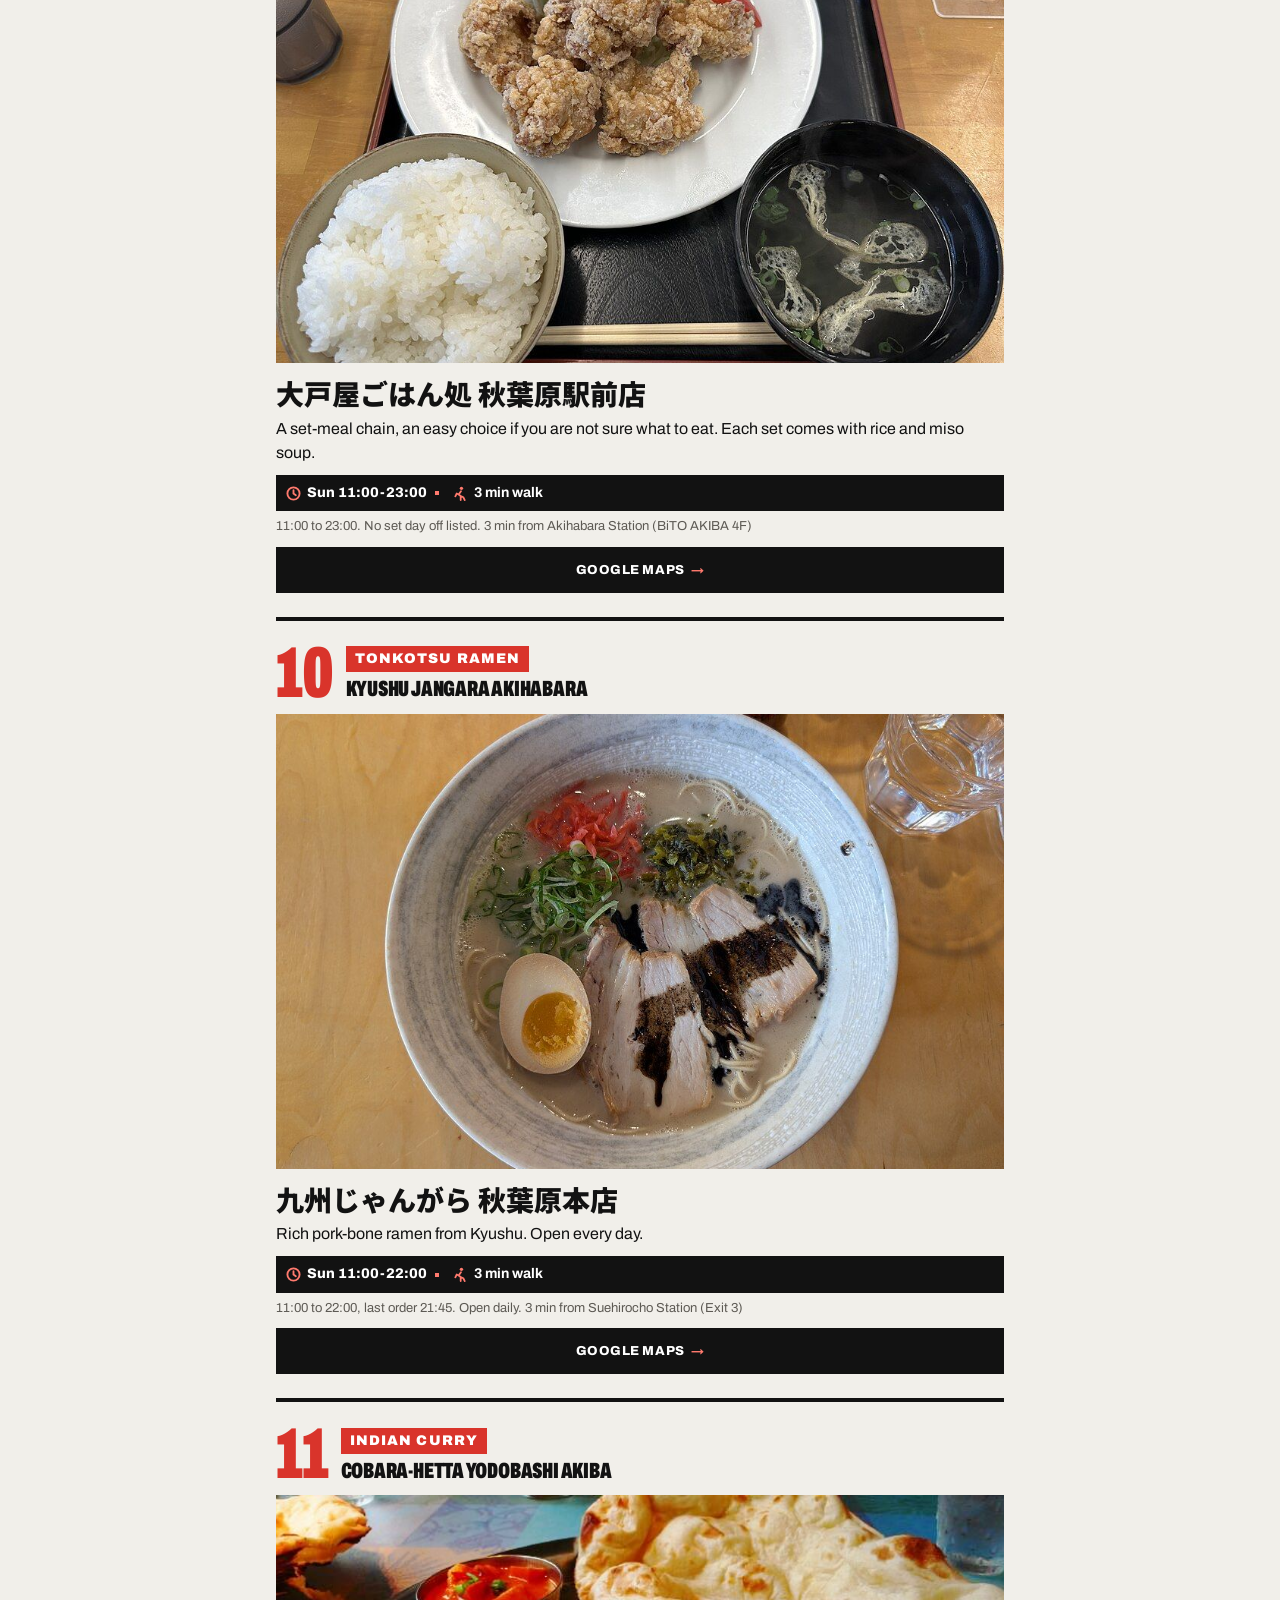
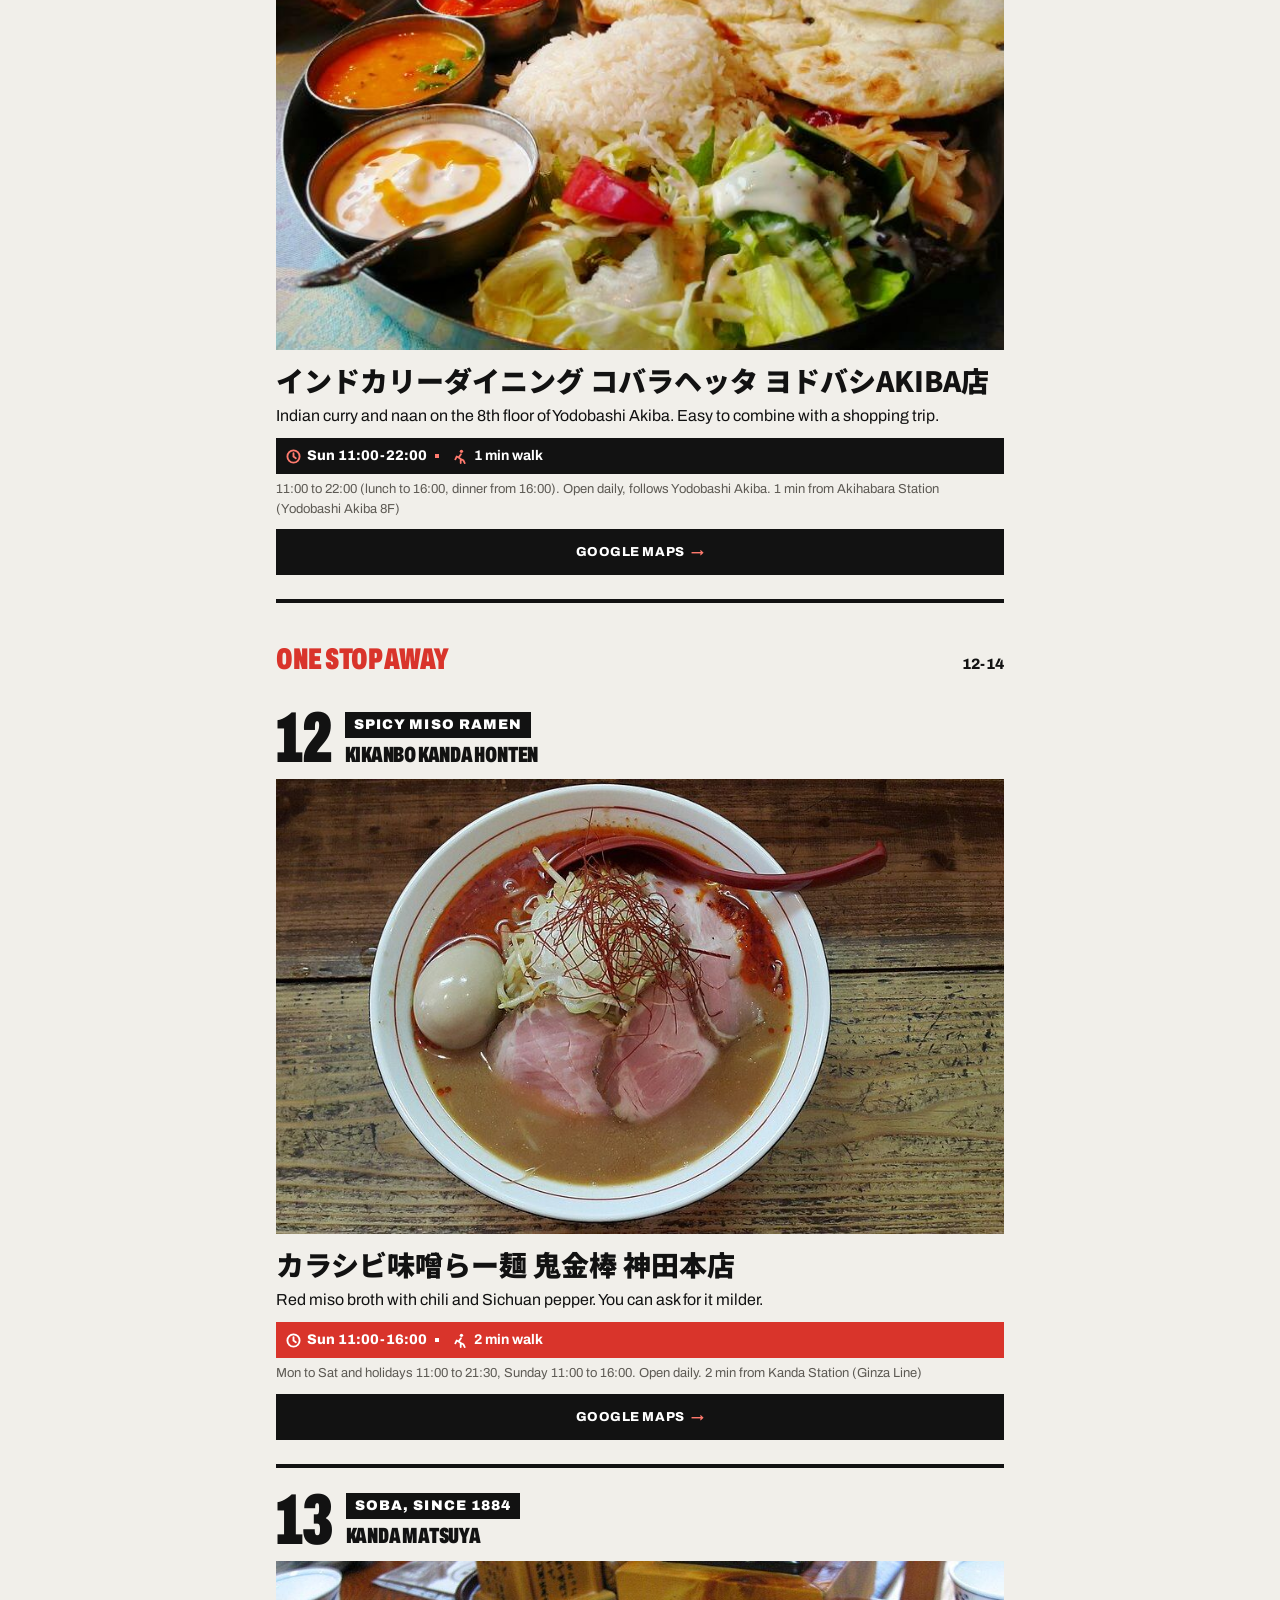
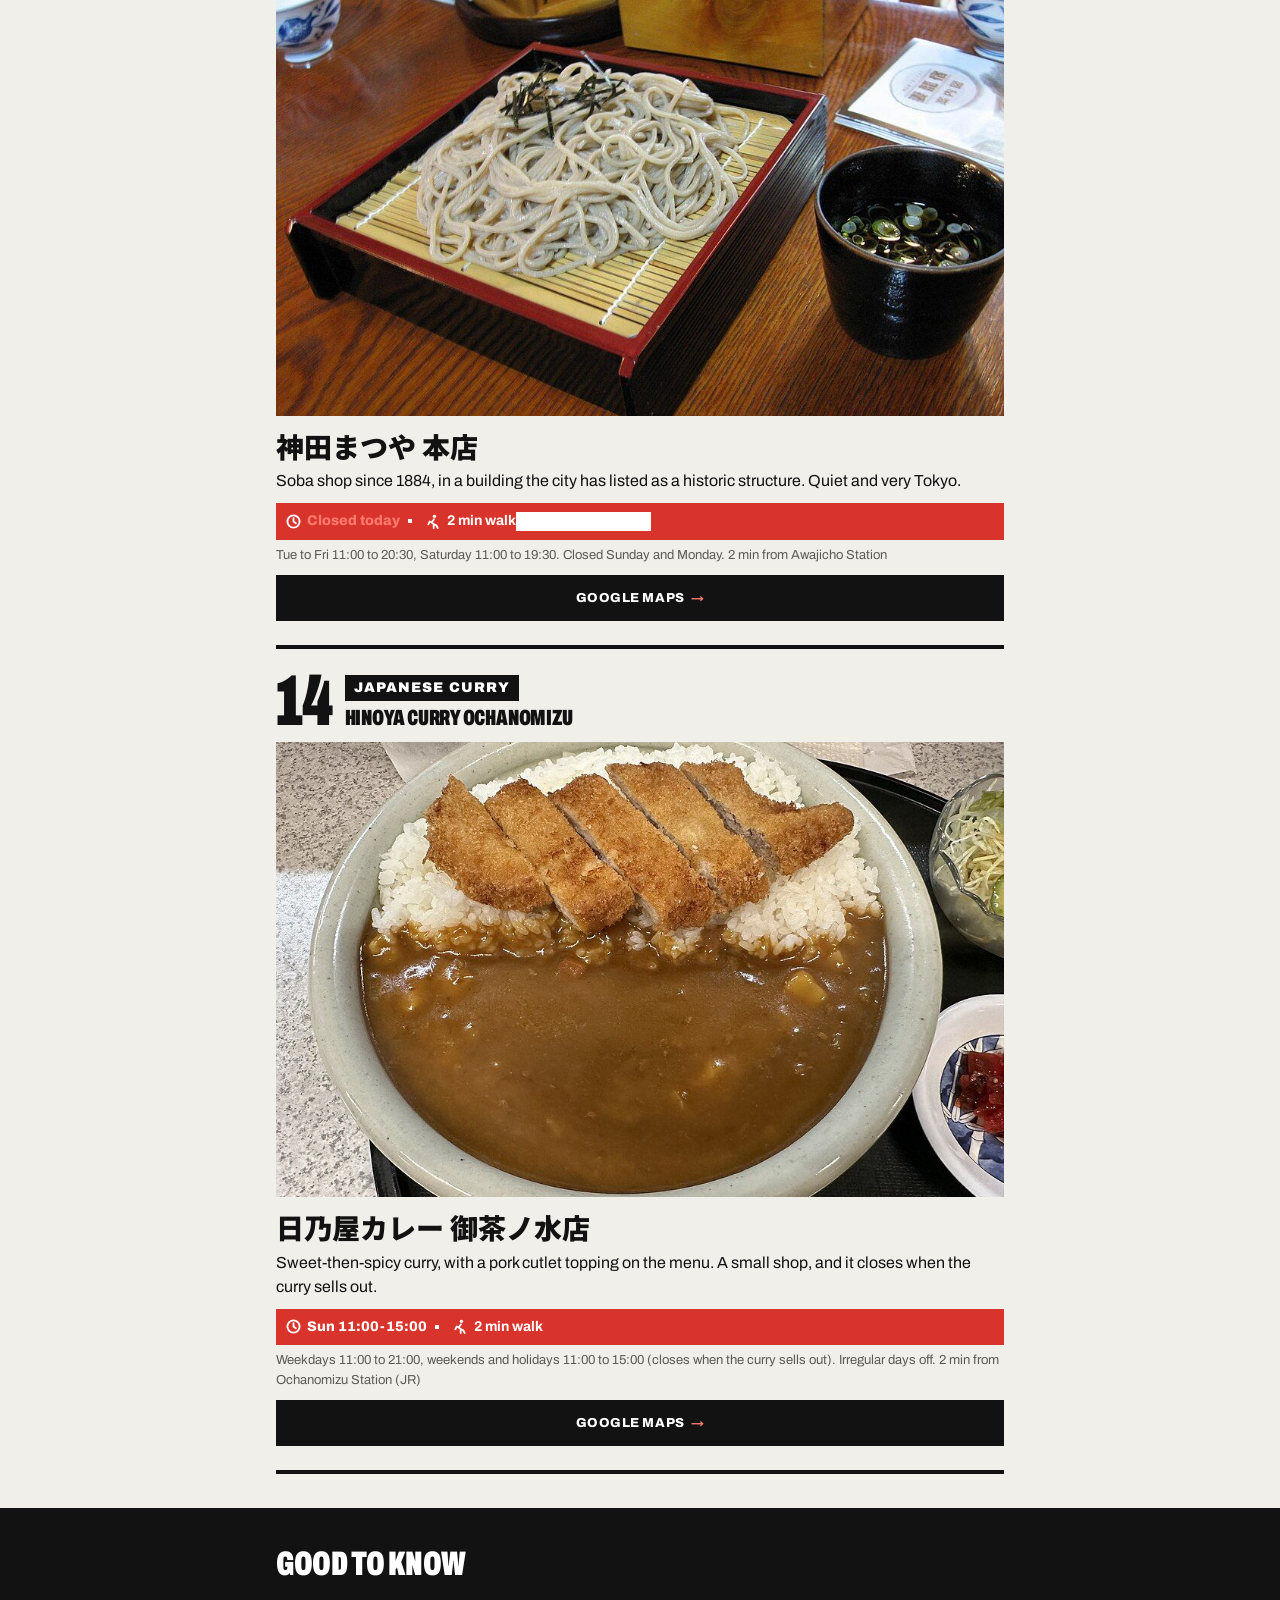
==== commit 3ee6289a: "Headline kind switcher (EAT/DRINK/BUY) and one-line logos; revert old eat root page change Co-Author" ====
--- a/index.html
+++ b/index.html
@@ -56,12 +56,8 @@
 .crd{max-width:640px;margin:0 auto;padding-block:18px 44px;padding-left:max(16px,env(safe-area-inset-left,0px));padding-right:max(16px,env(safe-area-inset-right,0px))}.crd summary{cursor:pointer;font:800 13px/1 Archivo,sans-serif;letter-spacing:.1em;text-transform:uppercase;color:var(--mu);padding:10px 0}.crd summary::-webkit-details-marker{display:none}.crd summary:before{content:"+ "}.crd[open] summary:before{content:"- "}
 .cr{padding:8px 0 0;max-width:640px;margin:0 auto;font-size:13px;color:var(--mu)}.cr a{color:var(--mu)}
 @media(min-width:700px){.col{max-width:760px}}
-.klogo{display:block;margin:14px auto 0;width:min(70%,300px)}.klogo img{display:block;width:100%;height:auto;mix-blend-mode:multiply}
-.kinds{display:flex;margin:14px 0 0;border:3px solid #121212;background:#fff}.kinds a{flex:1;text-align:center;padding:13px 0 12px;font:900 15px/1 Archivo,sans-serif;letter-spacing:.14em;color:#121212;text-decoration:none;border-left:3px solid #121212}.kinds a:first-child{border-left:0}
-.kinds a.on{background:var(--c);color:var(--t);pointer-events:none}.kinds a:not(.on):hover,.kinds a:not(.on):focus-visible{background:#121212;color:#fff}
 </style>
 <div class="col"><div class="top"><span>GUEST GUIDE</span><span>TOKYO · 14 PLACES</span></div>
-<a class="klogo" href="./"><img src="brand/logo-eat.png" alt="EATMAP" width="300"></a><nav class="kinds" aria-label="Guides"><a href="" style="--c:#D9342B;--t:#fff" class=on aria-current=page>EAT</a><a href="drink/" style="--c:#F4B223;--t:#121212">DRINK</a><a href="buy/" style="--c:#2F6FDB;--t:#fff">BUY</a></nav>
 <h1>Where to eat in<em>Akihabara</em></h1></div>
 <div class="col" style="padding:0"><div class="hero"><img src="img/hero1.jpg" alt="Akihabara"><div class="vt">秋葉原</div></div>
 <div class="hb"><span>11 at the station</span><b>3 one stop away</b></div></div>
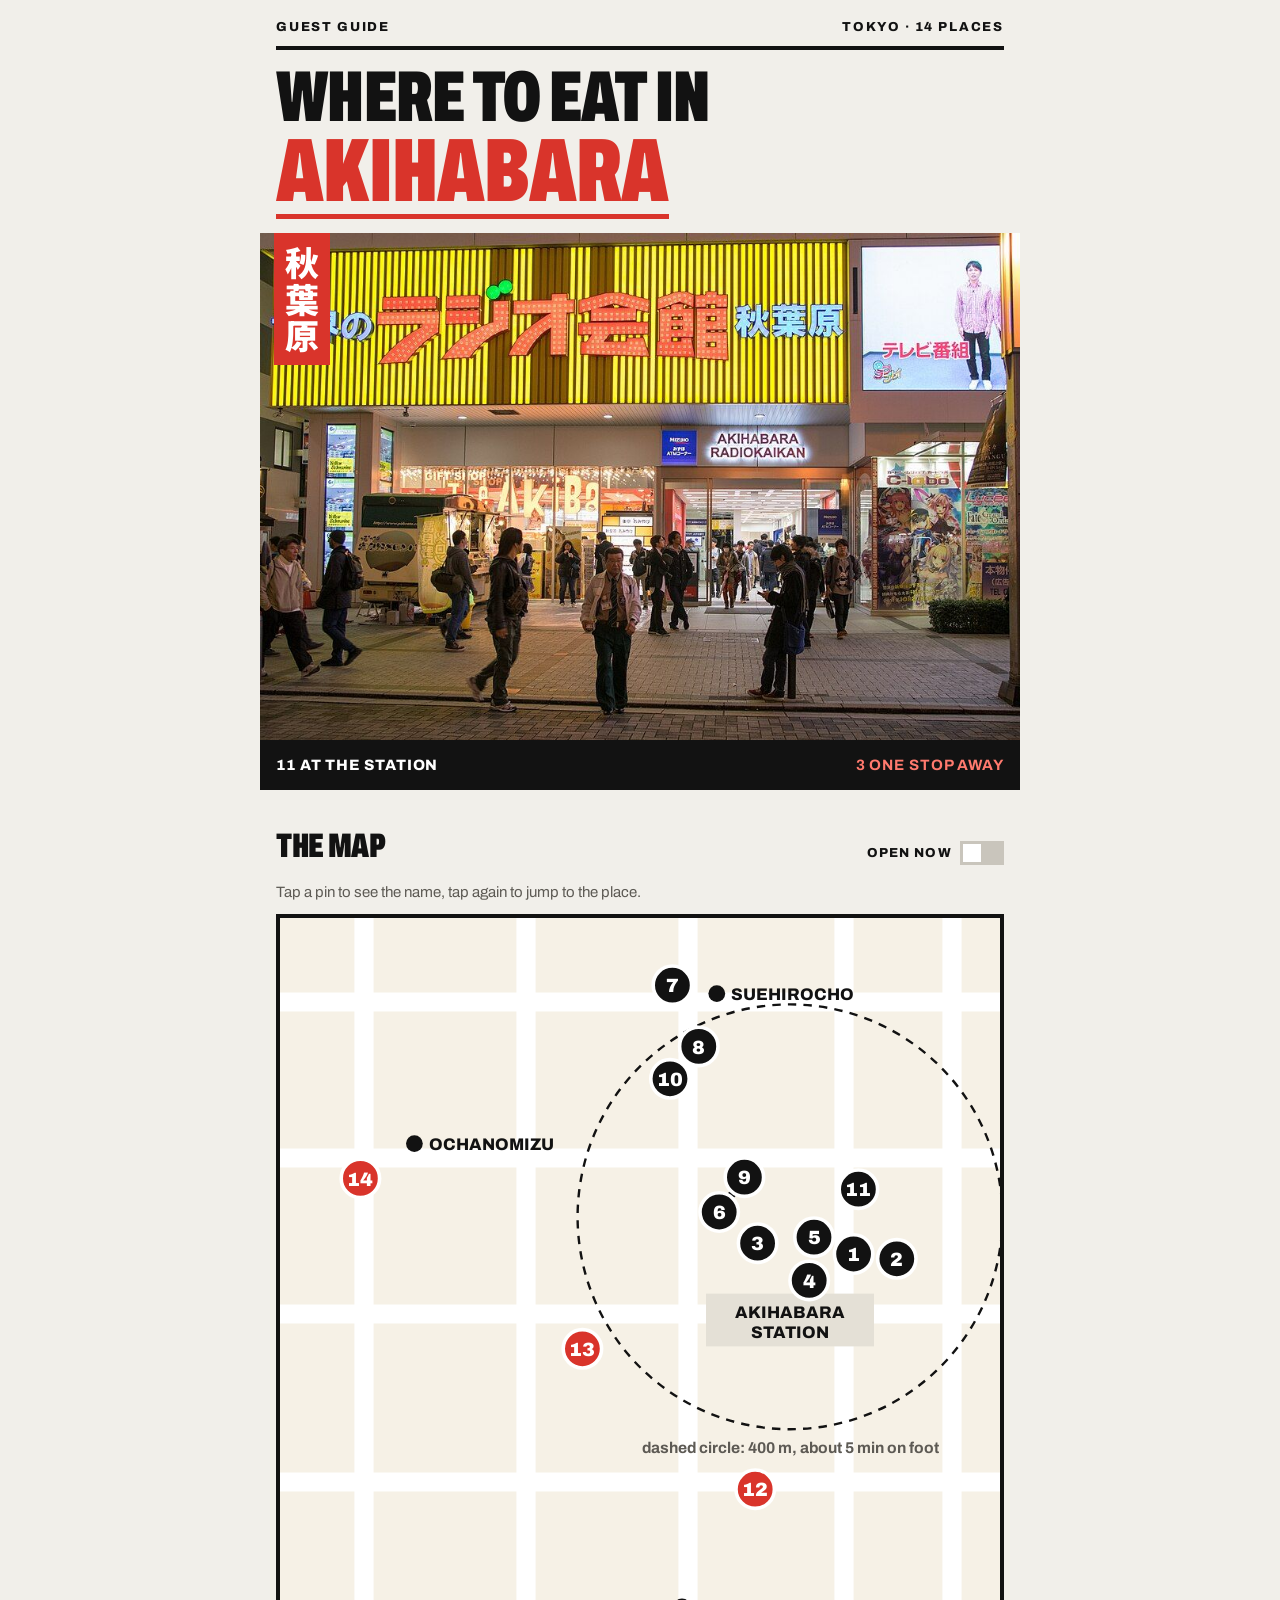
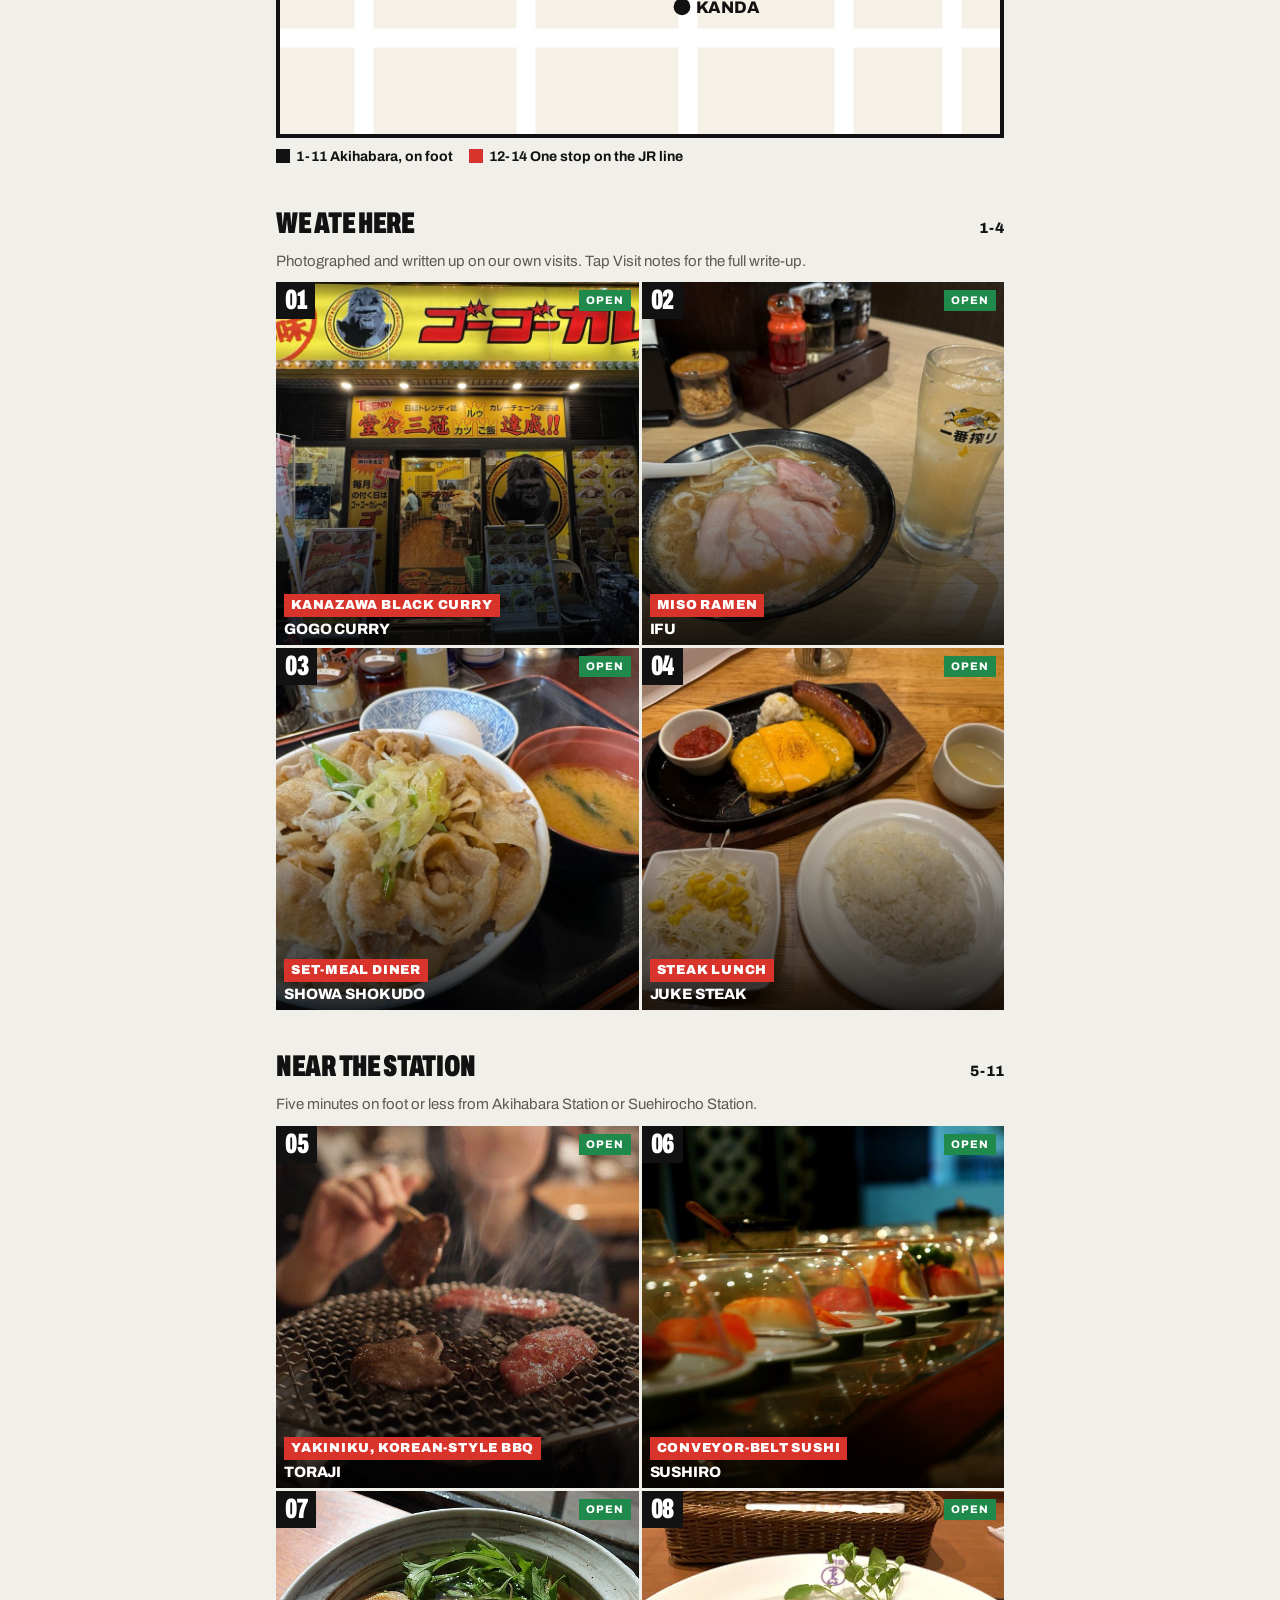
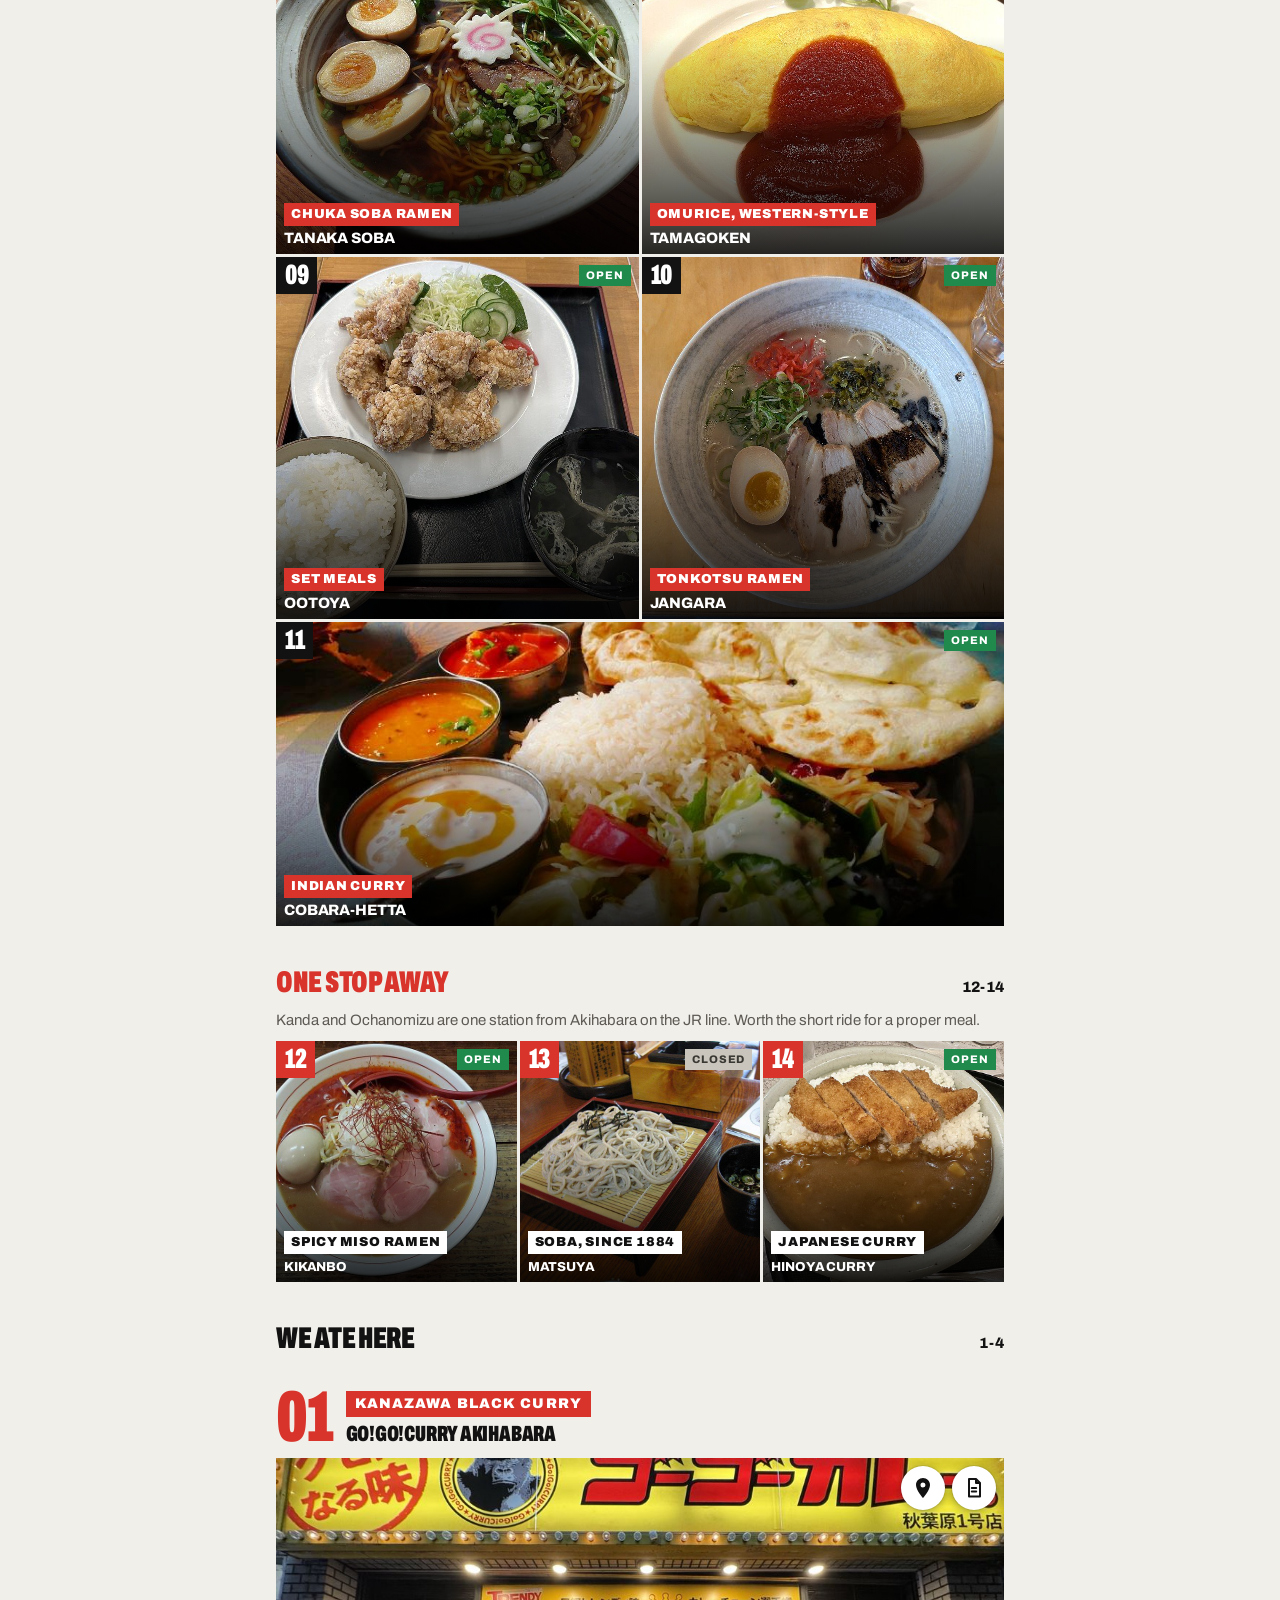
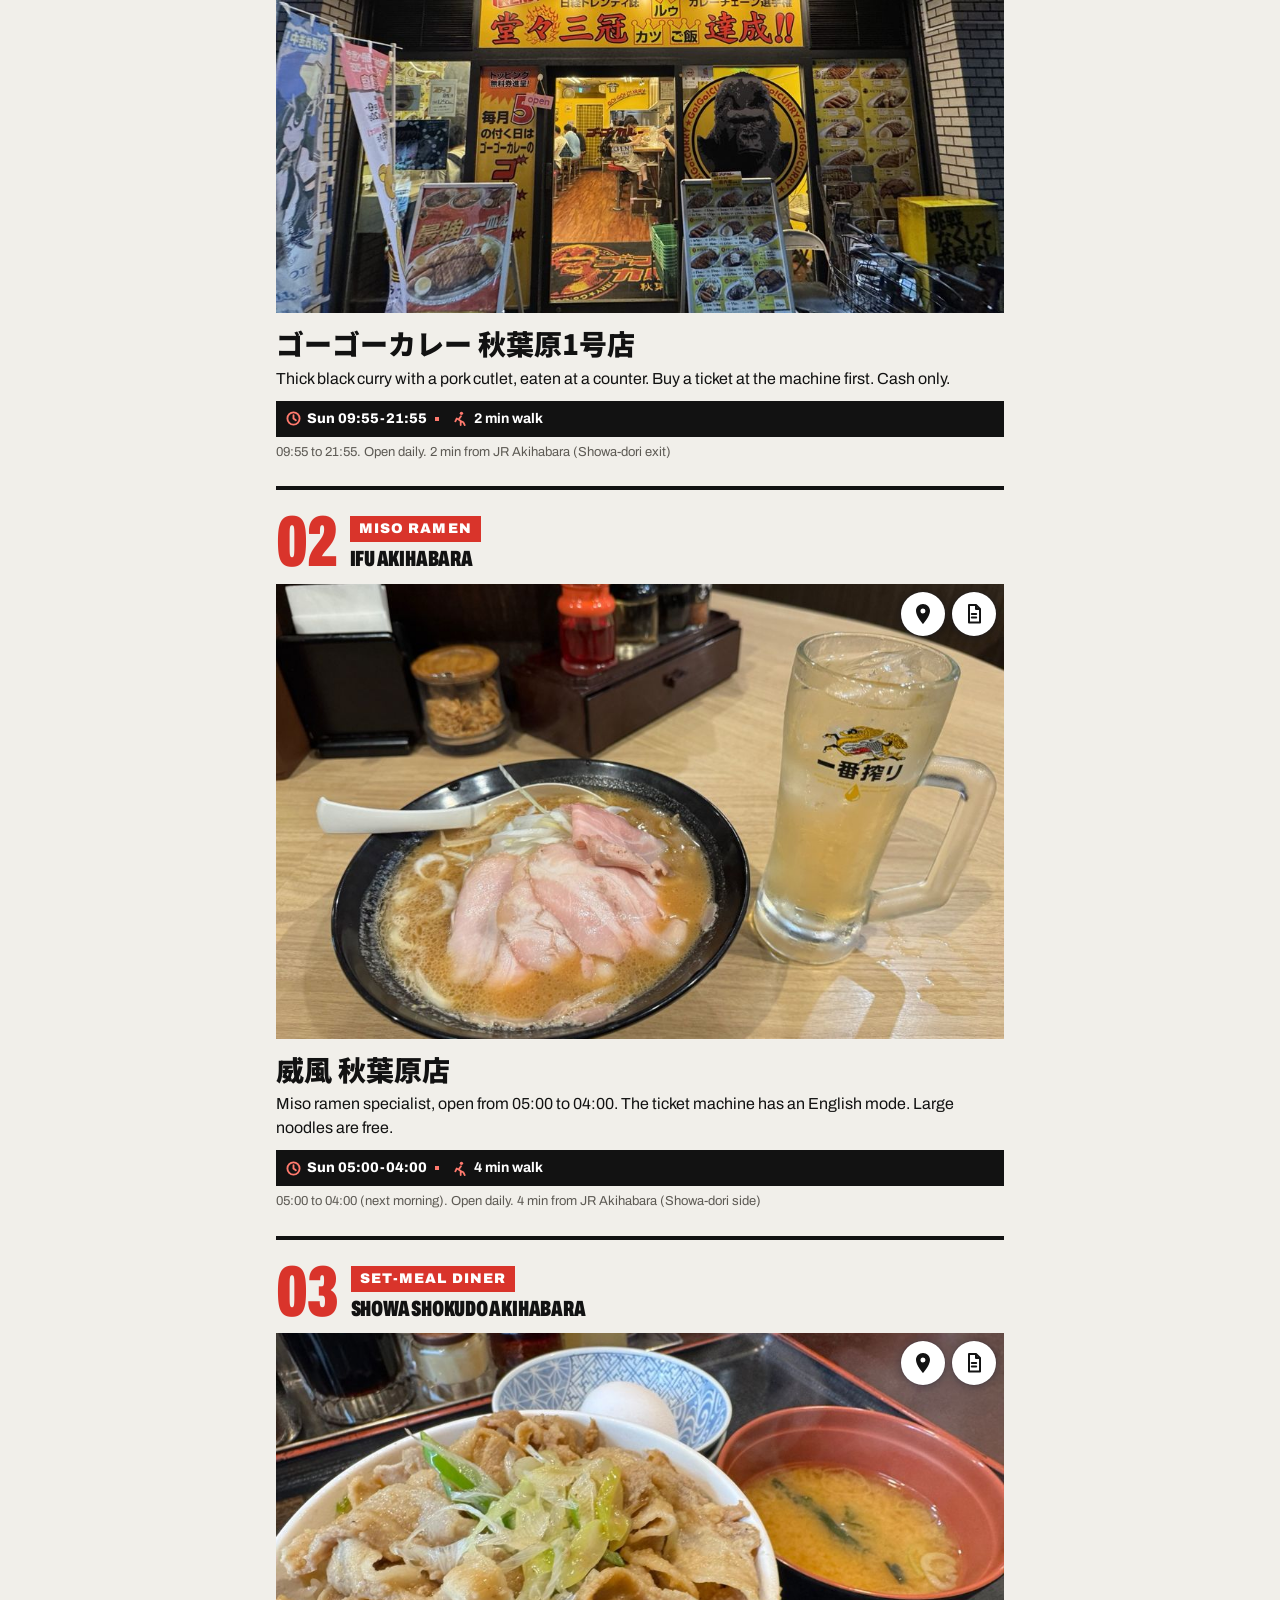
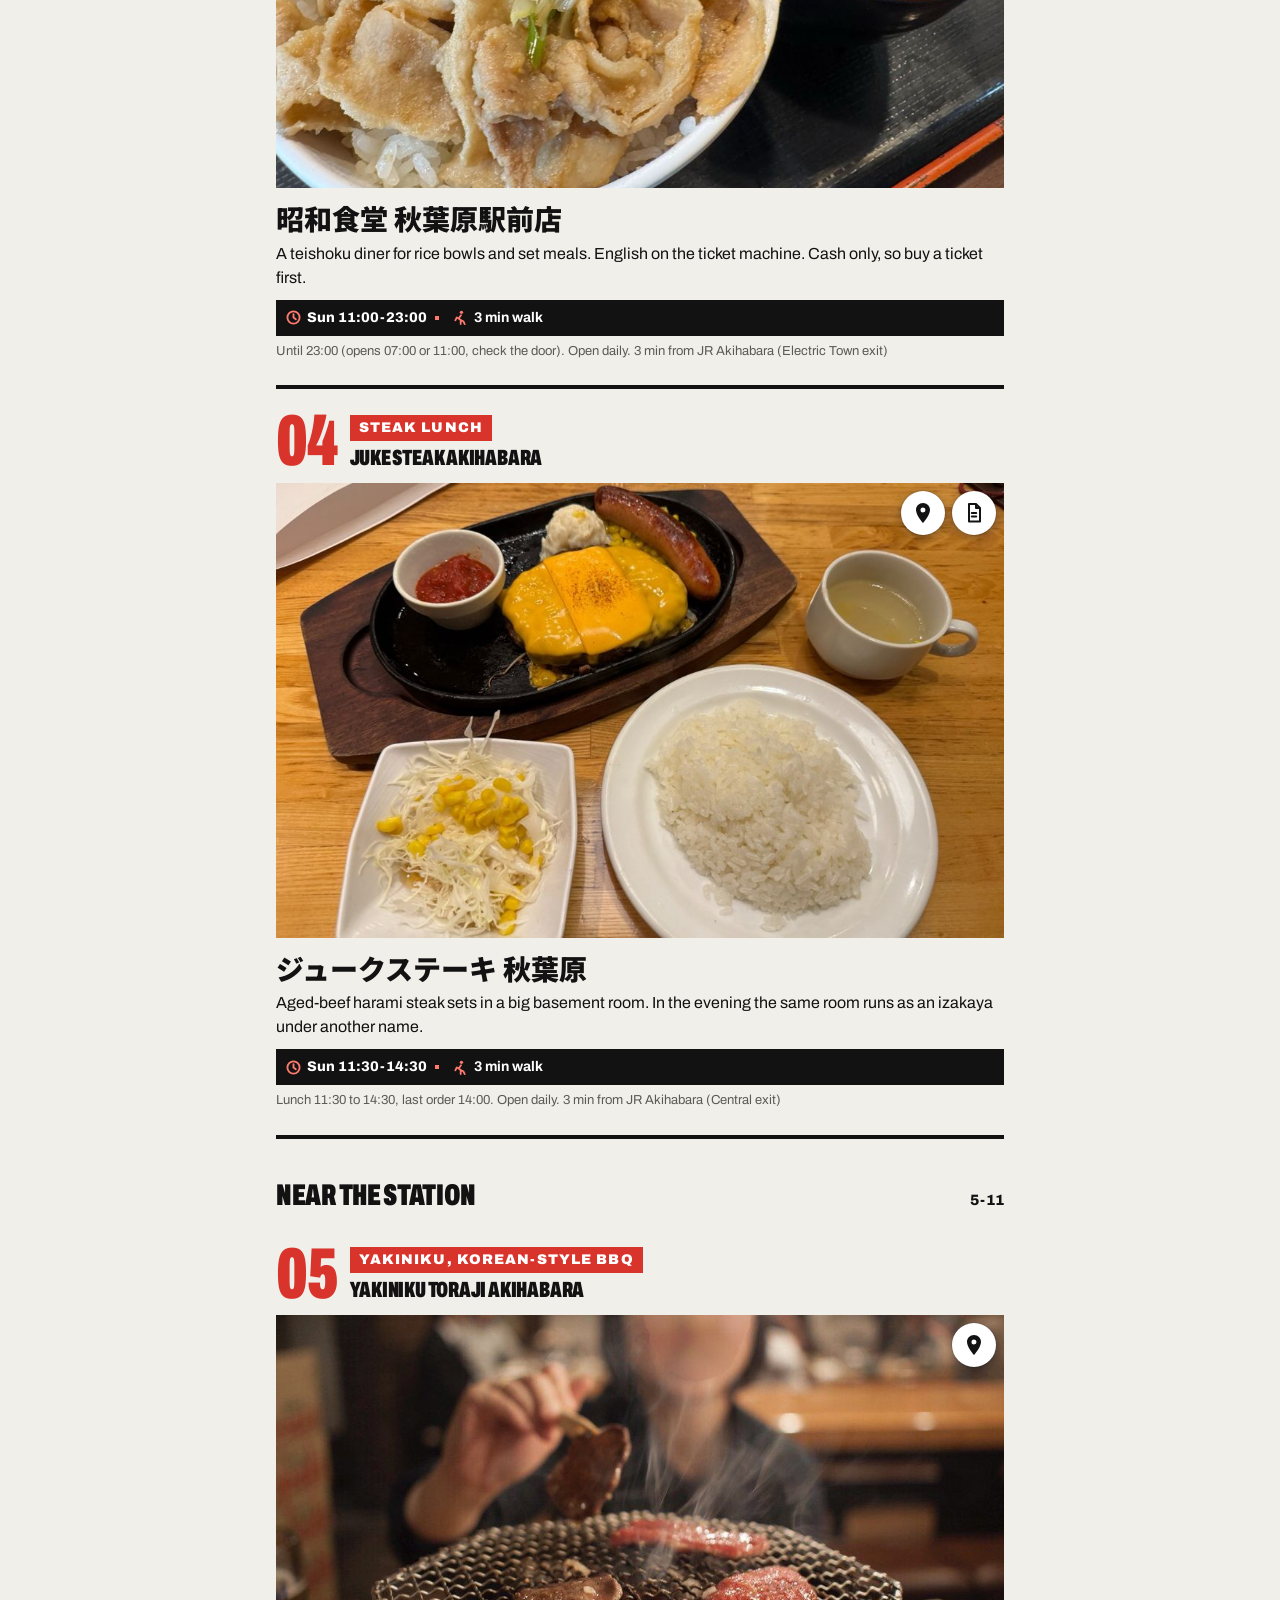
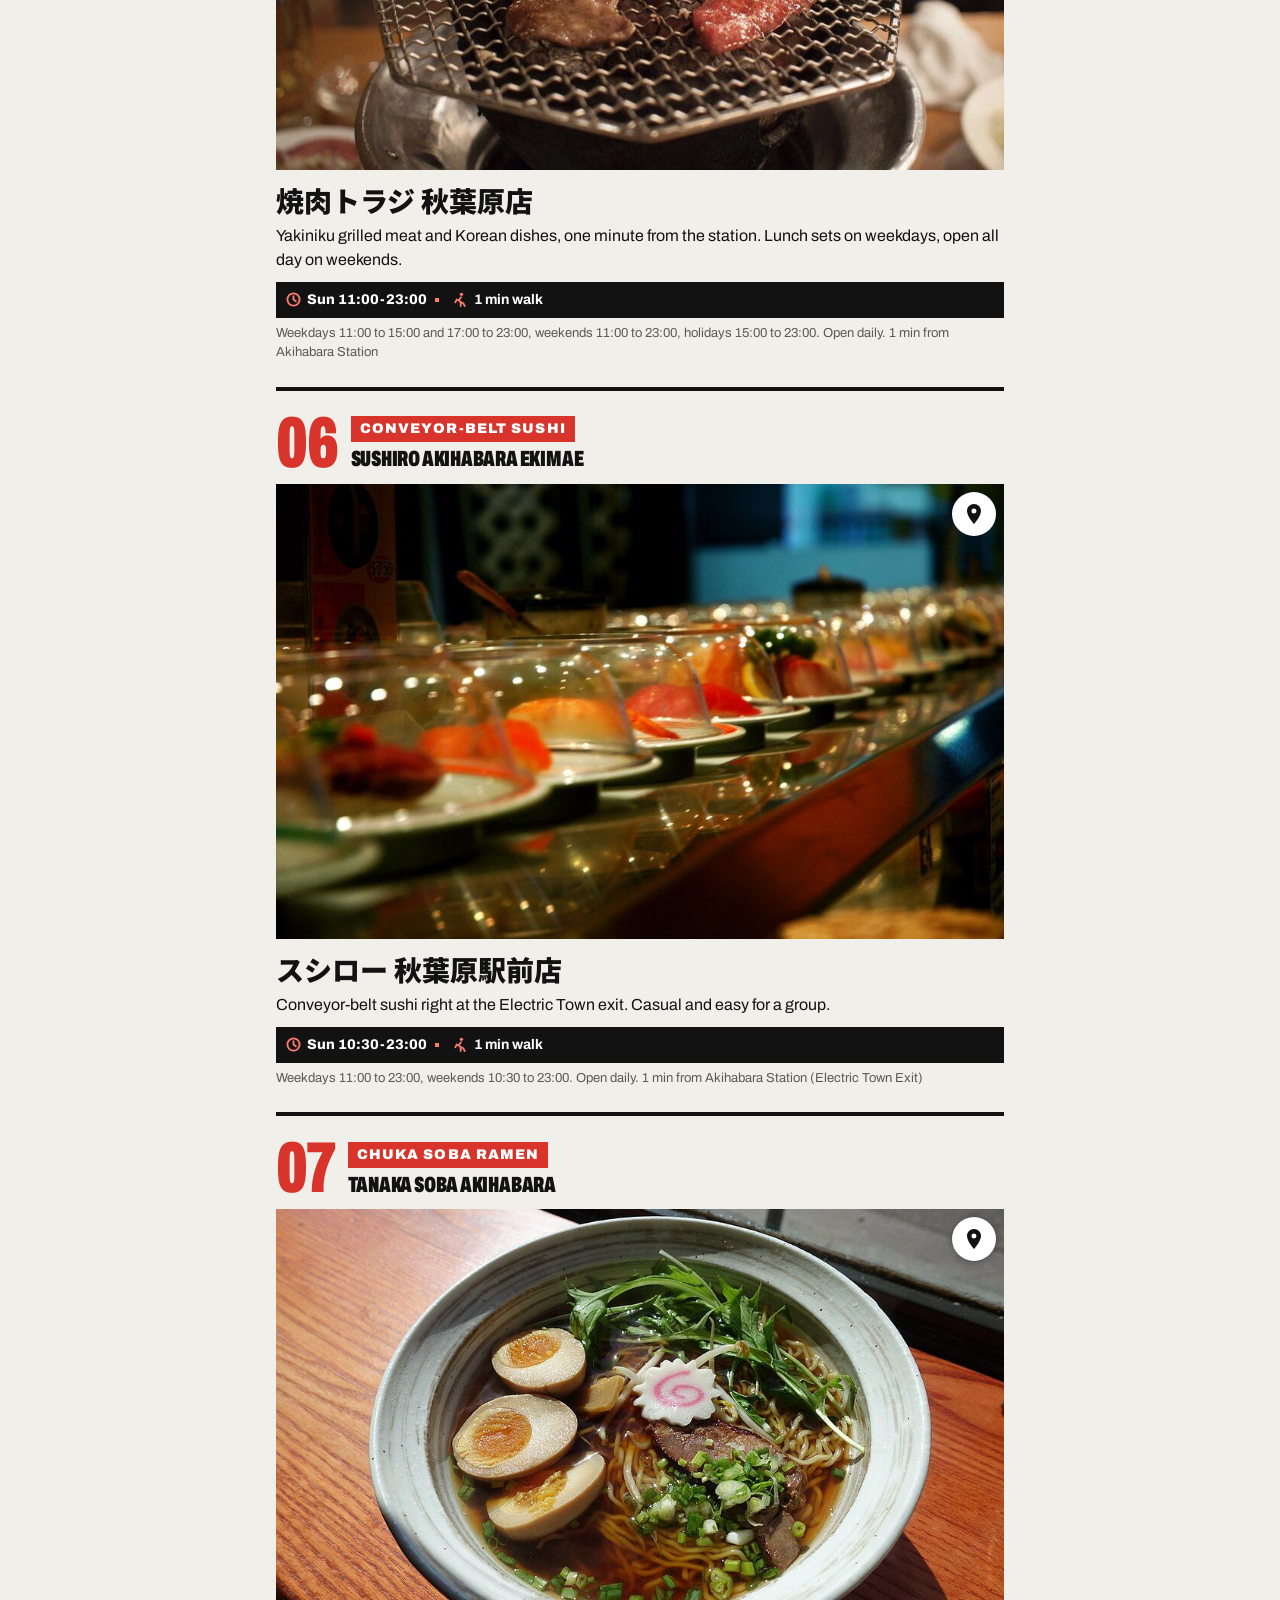
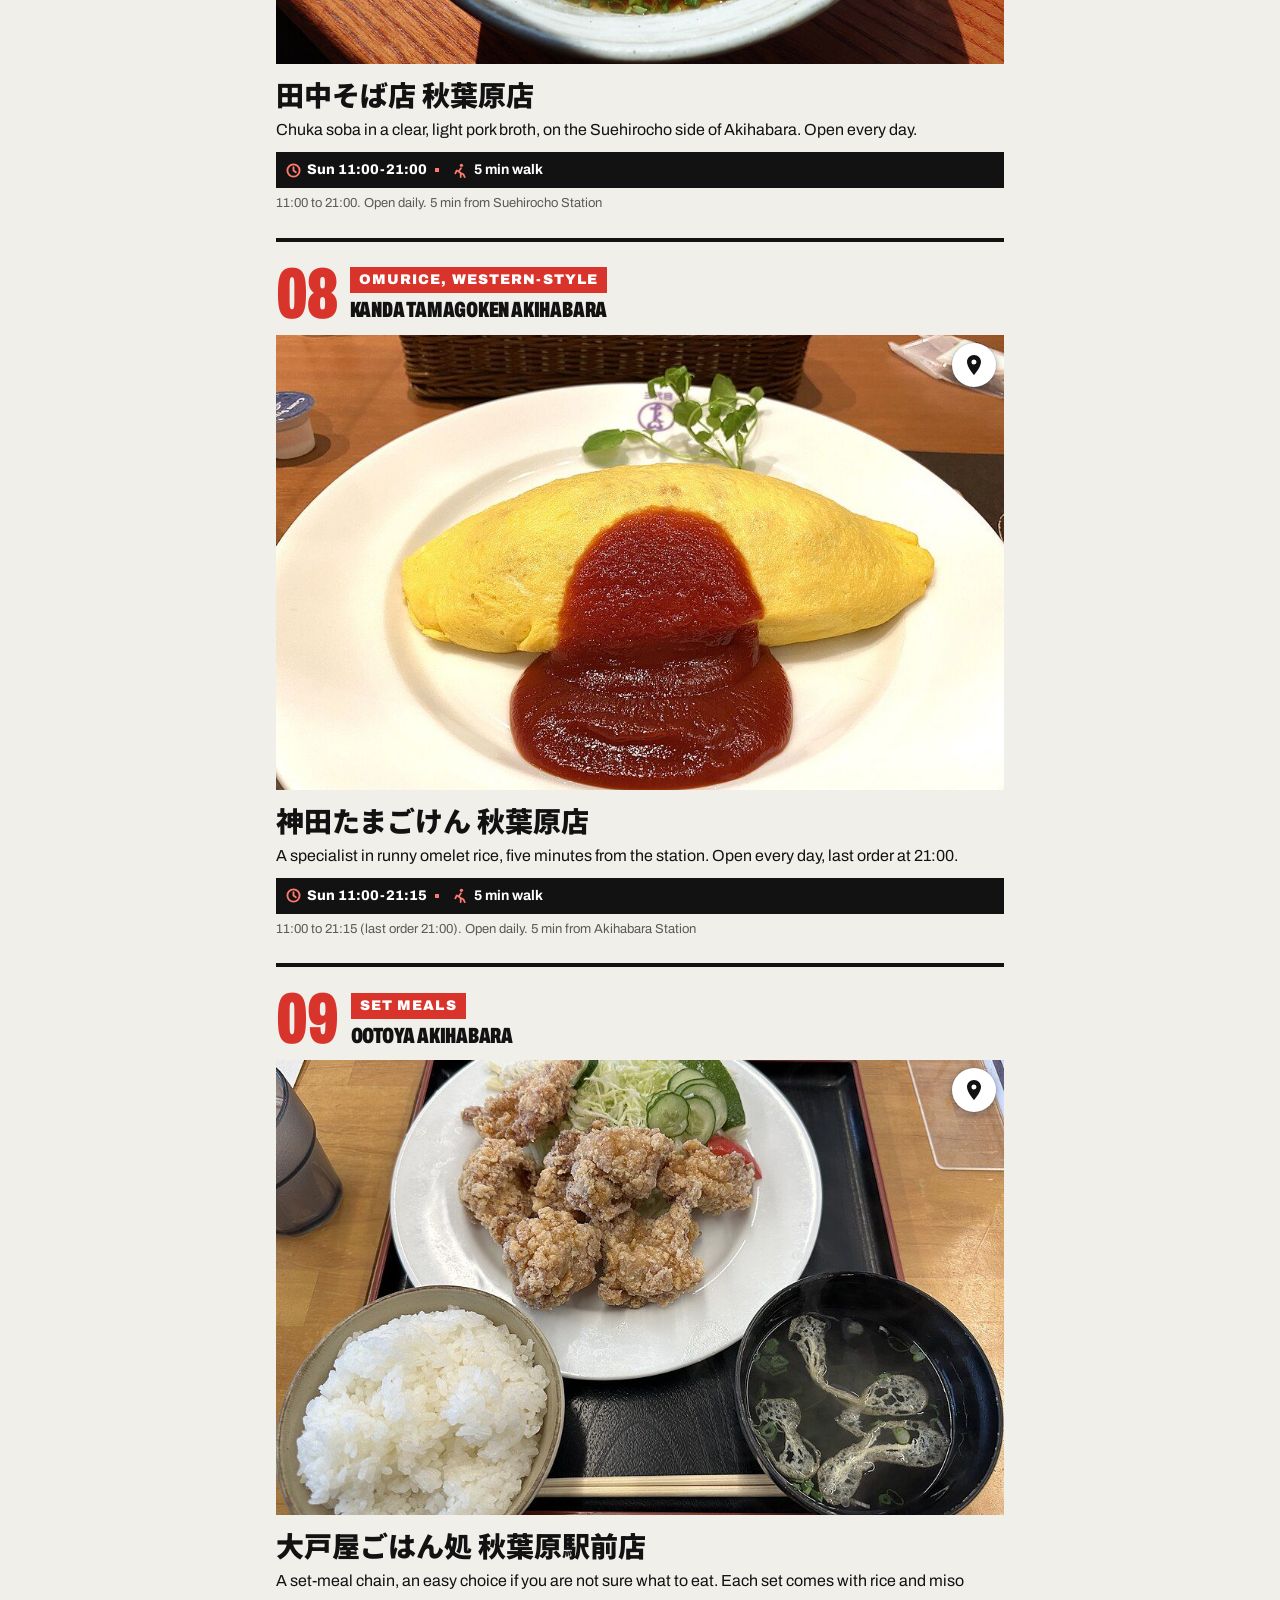
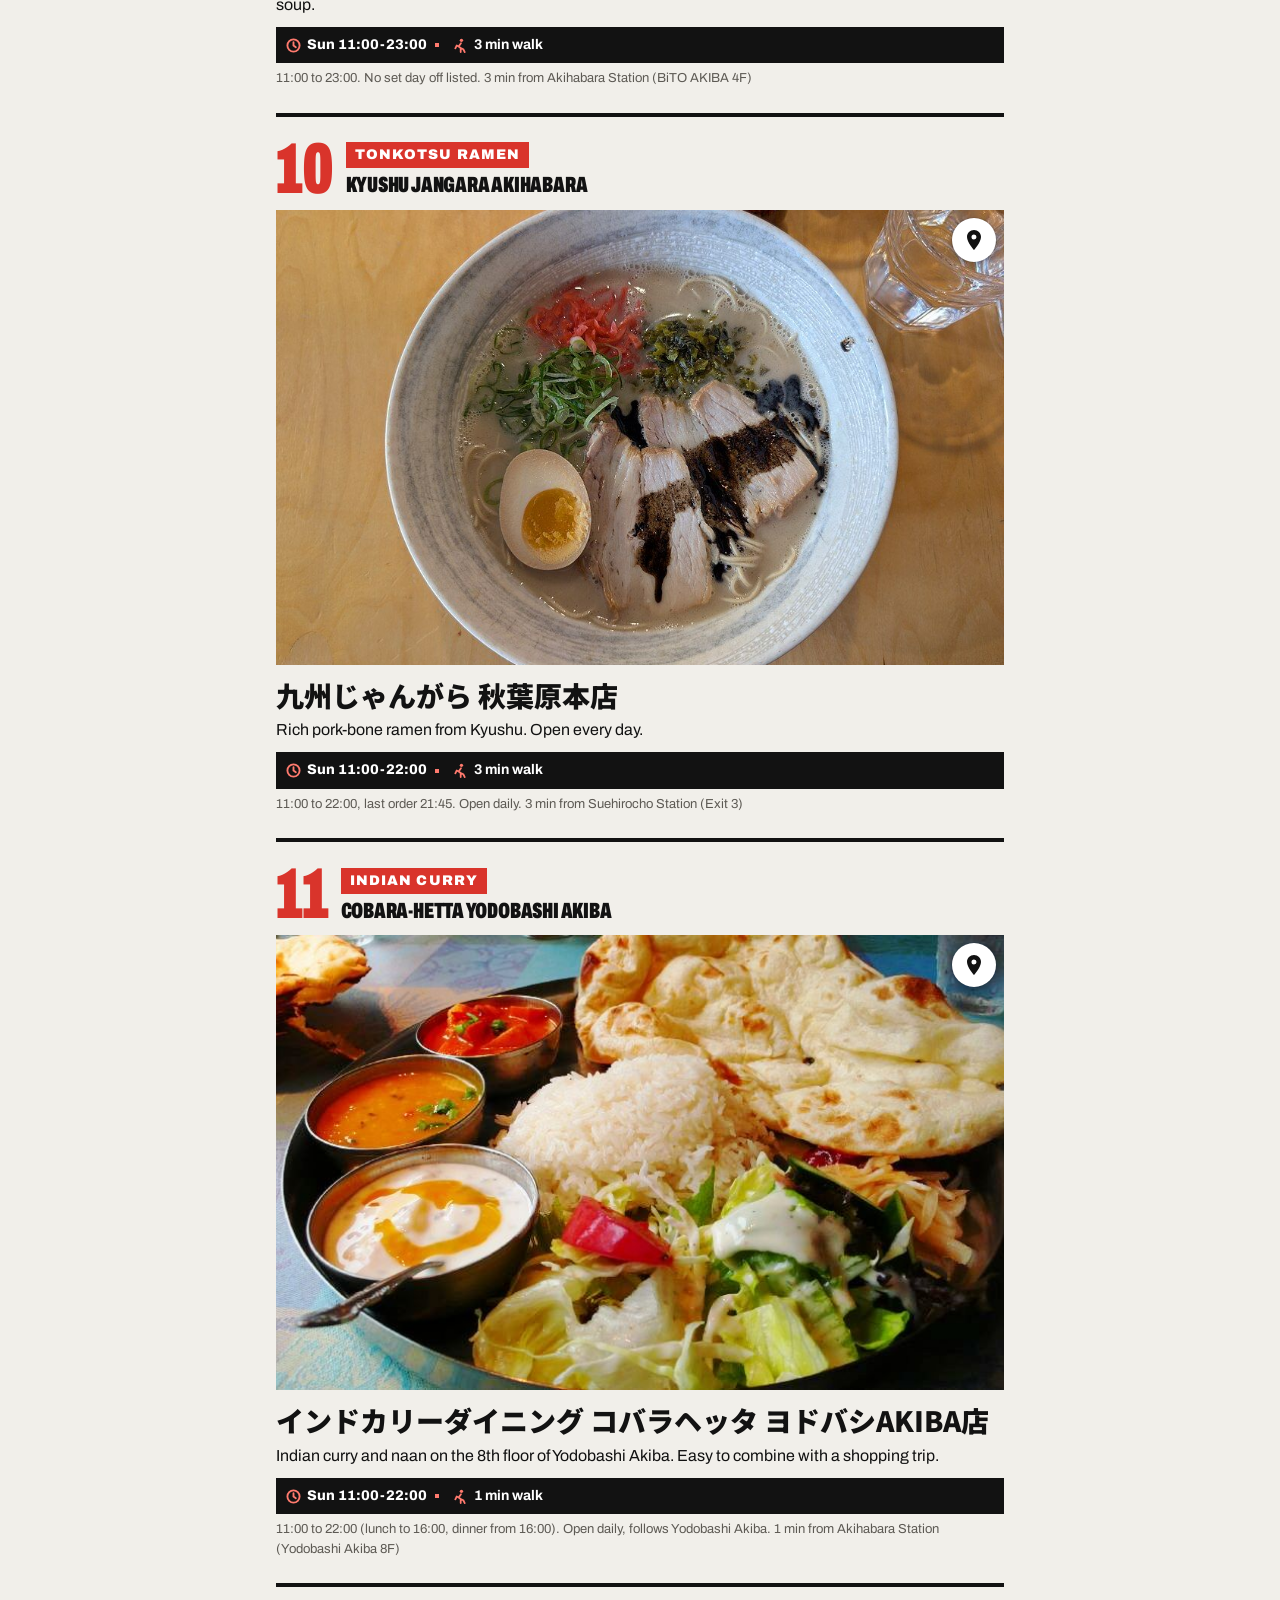
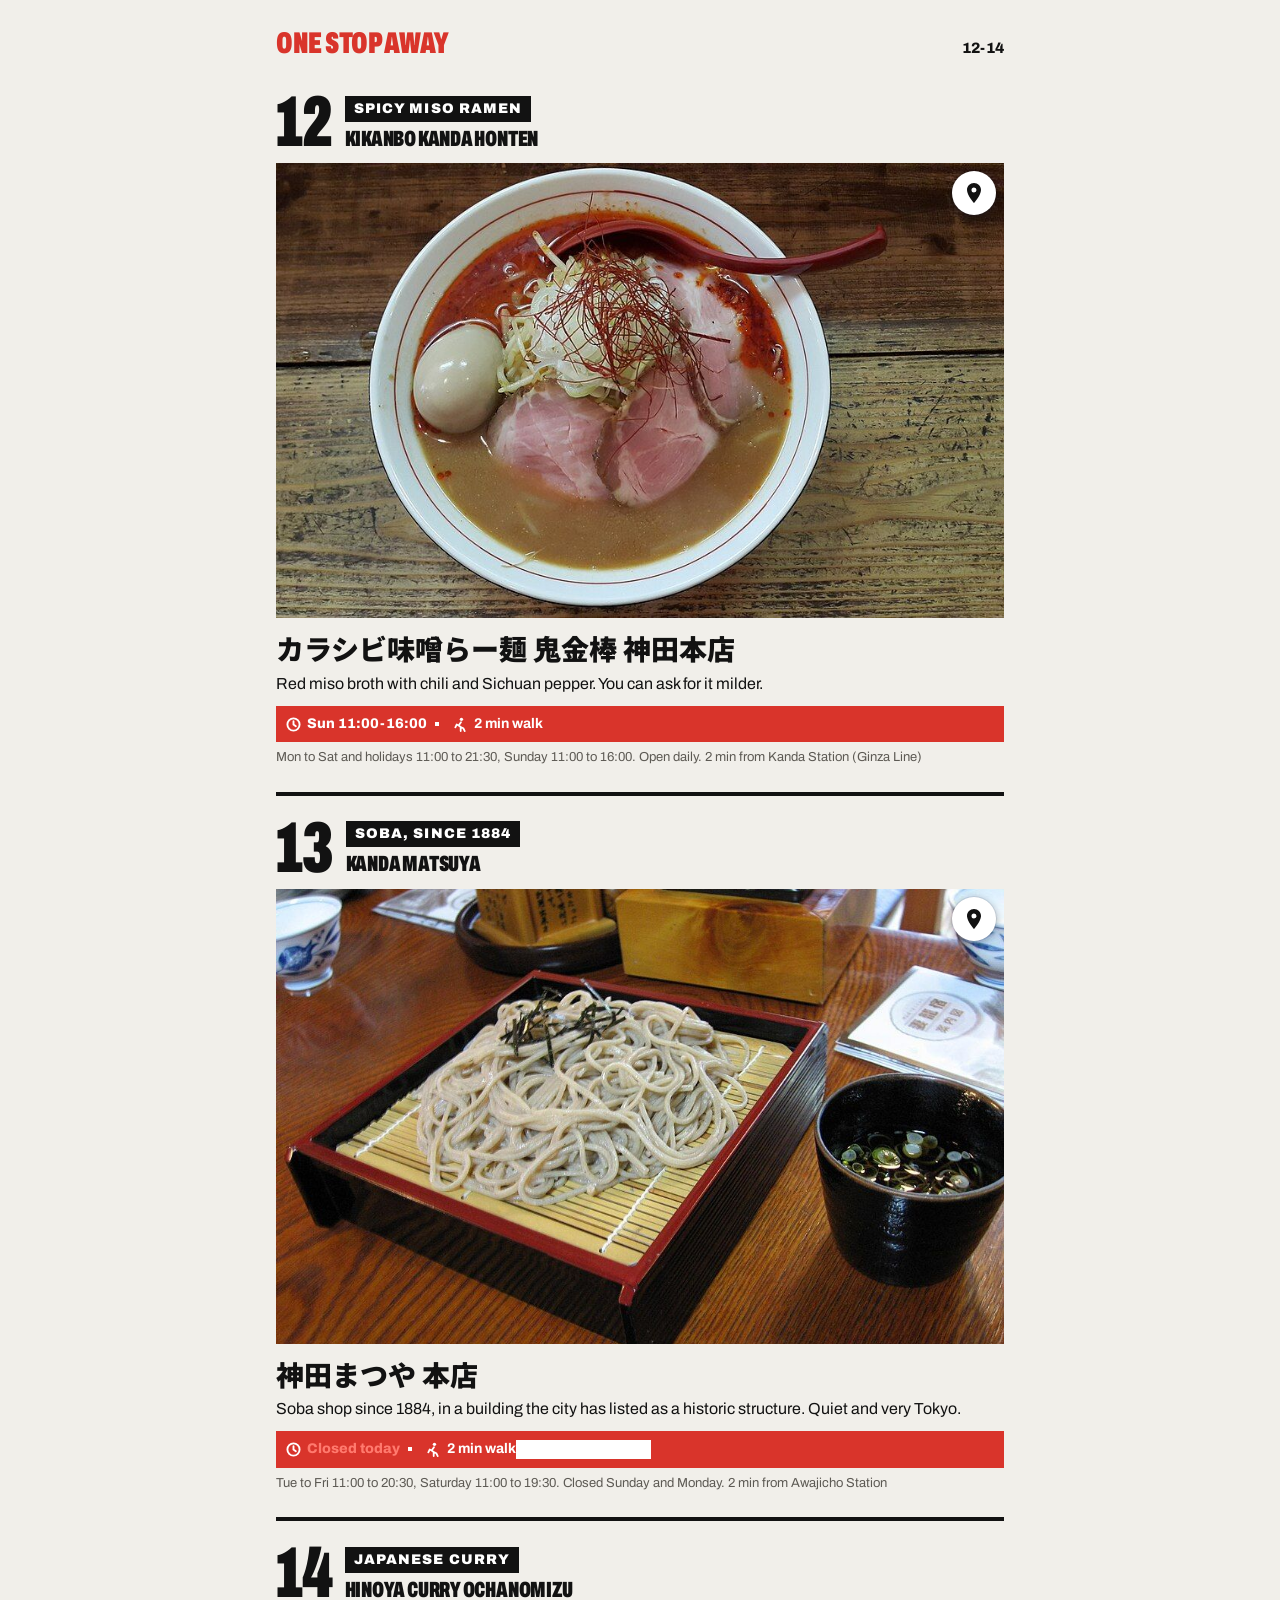
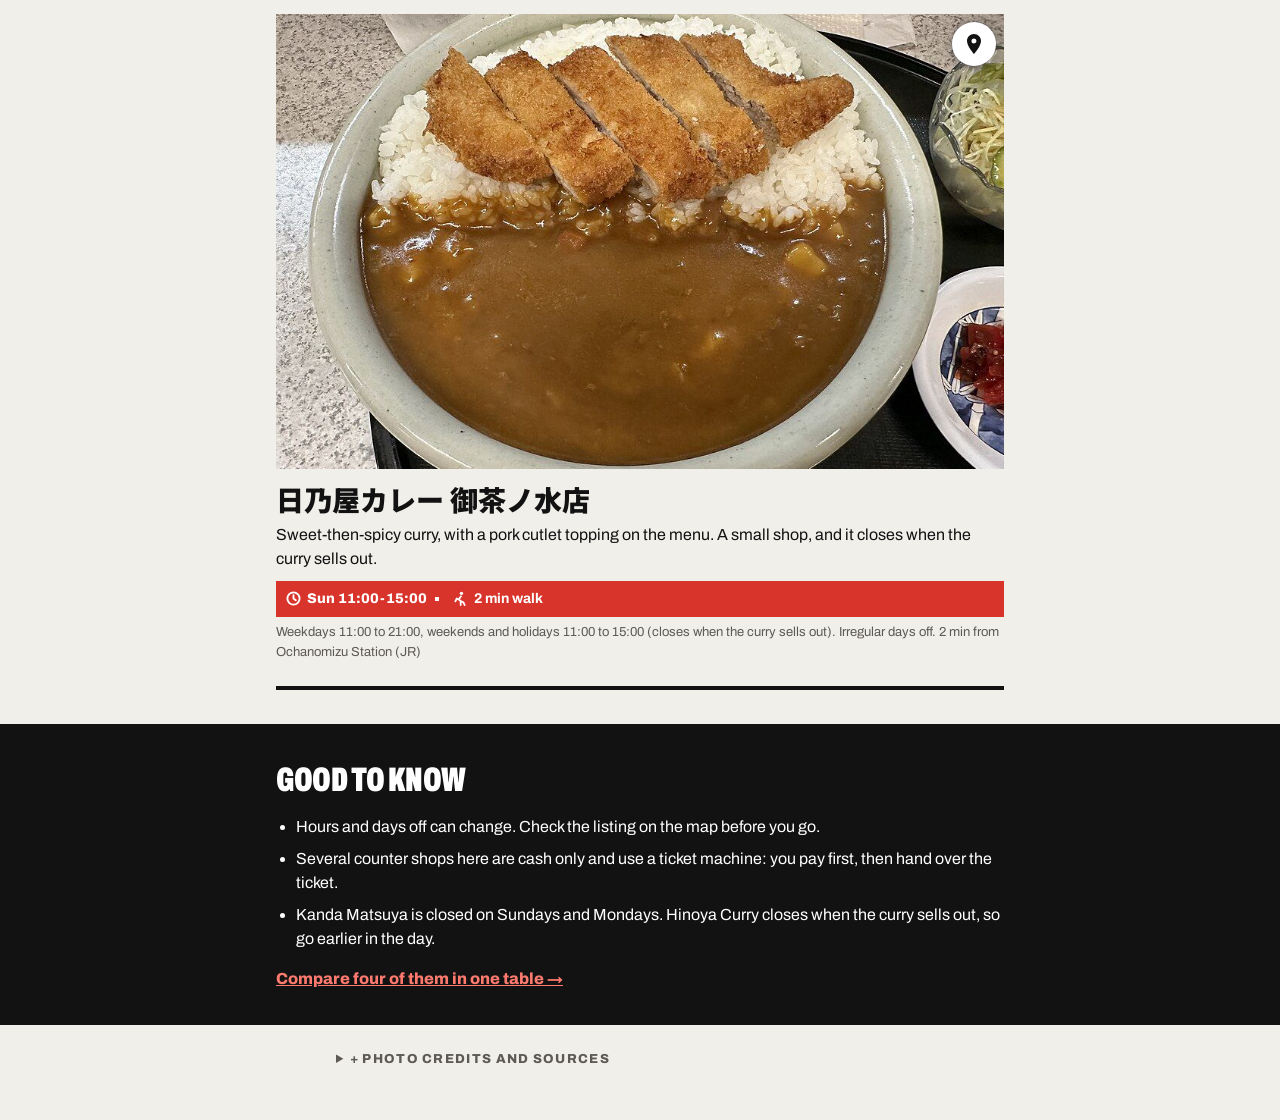
==== commit 24889dca: "Card buttons: replace text buttons under photos with KAPITAL-style white circle icon buttons overlai" ====
--- a/index.html
+++ b/index.html
@@ -1,4 +1,14 @@
-<!doctype html><html><head><meta charset=utf8><meta name=viewport content="width=device-width,initial-scale=1,viewport-fit=cover"><style>:root{color-scheme:light;box-sizing:border-box;padding-top:env(safe-area-inset-top,0px);padding-bottom:env(safe-area-inset-bottom,0px)}html{scroll-padding-top:env(safe-area-inset-top,0px)}body{margin:0;padding:0;font:14px -apple-system,BlinkMacSystemFont,sans-serif;background:#fff;color:#000}img{max-width:100%}[hidden]:not([hidden=until-found i]){display:none!important}</style></head><body>
+<!doctype html><html><head><meta charset=utf8><meta name=viewport content="width=device-width,initial-scale=1,viewport-fit=cover"><style>:root{color-scheme:light;box-sizing:border-box;padding-top:env(safe-area-inset-top,0px);padding-bottom:env(safe-area-inset-bottom,0px)}html{scroll-padding-top:env(safe-area-inset-top,0px)}body{margin:0;padding:0;font:14px -apple-system,BlinkMacSystemFont,sans-serif;background:#fff;color:#000}img{max-width:100%}[hidden]:not([hidden=until-found i]){display:none!important}
+/* photo icon actions: KAPITAL-style white circles on the photo, top right */
+.photo-wrap{position:relative}
+.photo-actions{position:absolute;top:.5rem;right:.5rem;display:flex;gap:.45rem;z-index:3}
+.icon-btn{width:44px;height:44px;border-radius:50%;background:#fff;border:none;box-shadow:0 2px 8px rgba(10,18,38,.35),0 0 0 1px rgba(10,18,38,.08);display:inline-flex;align-items:center;justify-content:center;cursor:pointer;text-decoration:none;padding:0;flex:none;color:var(--ink)}
+.icon-btn svg{width:24px;height:24px;display:block}
+.icon-btn:active{transform:scale(.94)}
+.icon-btn:focus-visible{outline:3px solid #f0b429;outline-offset:2px}
+.icon-btn.tg.open{background:var(--ink);color:#fff}
+@media(max-width:720px){.photo-actions{top:.35rem;right:.35rem;gap:.25rem}.icon-btn{width:30px;height:30px}.icon-btn svg{width:16px;height:16px}}
+</style></head><body>
 <title>Where to eat in Akihabara</title><meta name="claude:viewport-fit-sides" content="cover"><meta name="description" content="Fourteen real places to eat in and around Akihabara, with hours, a sketch map, and the Japanese name to show at the door."><meta name="robots" content="noindex, nofollow">
 <meta property="og:title" content="Where to eat in Akihabara"><meta property="og:description" content="Fourteen real places to eat in and around Akihabara, with hours, a sketch map, and the Japanese name to show at the door."><meta name="twitter:card" content="summary_large_image">
 <link rel="icon" href="data:image/svg+xml,%3Csvg xmlns=%22http://www.w3.org/2000/svg%22 viewBox=%220 0 64 64%22%3E%3Crect width=%2264%22 height=%2264%22 fill=%22%23D9342B%22/%3E%3C/svg%3E">
@@ -66,117 +76,117 @@
 <section><div class="bar "><h2>WE ATE HERE</h2><span>1-4</span></div><p class="gp">Photographed and written up on our own visits. Tap Visit notes for the full write-up.</p><div class="wall w2"><a class="tile " href="#p1" data-id="gogo-curry"><img src="img/gogo-curry.jpg" alt="" loading="lazy"><b class="no">01</b><span class="tt">Kanazawa black curry</span><span class="tn">GOGO CURRY</span></a><a class="tile " href="#p2" data-id="ifu"><img src="img/ifu.jpg" alt="" loading="lazy"><b class="no">02</b><span class="tt">Miso ramen</span><span class="tn">IFU</span></a><a class="tile " href="#p3" data-id="showa-shokudo"><img src="img/showa-shokudo.jpg" alt="" loading="lazy"><b class="no">03</b><span class="tt">Set-meal diner</span><span class="tn">SHOWA SHOKUDO</span></a><a class="tile " href="#p4" data-id="juke-steak"><img src="img/juke-steak.jpg" alt="" loading="lazy"><b class="no">04</b><span class="tt">Steak lunch</span><span class="tn">JUKE STEAK</span></a></div></section><section><div class="bar "><h2>NEAR THE STATION</h2><span>5-11</span></div><p class="gp">Five minutes on foot or less from Akihabara Station or Suehirocho Station.</p><div class="wall w2"><a class="tile " href="#p5" data-id="toraji-akiba"><img src="img/toraji-akiba.jpg" alt="" loading="lazy"><b class="no">05</b><span class="tt">Yakiniku, Korean-style BBQ</span><span class="tn">TORAJI</span></a><a class="tile " href="#p6" data-id="sushiro-akiba-ekimae"><img src="img/sushiro-akiba-ekimae.jpg" alt="" loading="lazy"><b class="no">06</b><span class="tt">Conveyor-belt sushi</span><span class="tn">SUSHIRO</span></a><a class="tile " href="#p7" data-id="tanaka-soba-akiba"><img src="img/tanaka-soba-akiba.jpg" alt="" loading="lazy"><b class="no">07</b><span class="tt">Chuka soba ramen</span><span class="tn">TANAKA SOBA</span></a><a class="tile " href="#p8" data-id="kanda-tamagoken-akiba"><img src="img/kanda-tamagoken-akiba.jpg" alt="" loading="lazy"><b class="no">08</b><span class="tt">Omurice, Western-style</span><span class="tn">TAMAGOKEN</span></a><a class="tile " href="#p9" data-id="ootoya"><img src="img/ootoya.jpg" alt="" loading="lazy"><b class="no">09</b><span class="tt">Set meals</span><span class="tn">OOTOYA</span></a><a class="tile " href="#p10" data-id="jangara"><img src="img/jangara.jpg" alt="" loading="lazy"><b class="no">10</b><span class="tt">Tonkotsu ramen</span><span class="tn">JANGARA</span></a><a class="tile " href="#p11" data-id="kobarahetta"><img src="img/kobarahetta.jpg" alt="" loading="lazy"><b class="no">11</b><span class="tt">Indian curry</span><span class="tn">COBARA-HETTA</span></a></div></section><section><div class="bar r"><h2>ONE STOP AWAY</h2><span>12-14</span></div><p class="gp">Kanda and Ochanomizu are one station from Akihabara on the JR line. Worth the short ride for a proper meal.</p><div class="wall w3"><a class="tile r" href="#p12" data-id="kikanbo-kanda"><img src="img/kikanbo-kanda.jpg" alt="" loading="lazy"><b class="no">12</b><span class="tt">Spicy miso ramen</span><span class="tn">KIKANBO</span></a><a class="tile r" href="#p13" data-id="kanda-matsuya"><img src="img/kanda-matsuya.jpg" alt="" loading="lazy"><b class="no">13</b><span class="tt">Soba, since 1884</span><span class="tn">MATSUYA</span></a><a class="tile r" href="#p14" data-id="hinoya-curry-ochanomizu"><img src="img/hinoya-curry-ochanomizu.jpg" alt="" loading="lazy"><b class="no">14</b><span class="tt">Japanese curry</span><span class="tn">HINOYA CURRY</span></a></div></section>
 <div class="bar "><h2>WE ATE HERE</h2><span>1-4</span></div><article class="card " id="p1" data-id="gogo-curry">
 <div class="hd"><span class="big">01</span><div><span class="genre">Kanazawa black curry</span><h3>GO!GO!CURRY AKIHABARA</h3></div></div>
-<img class="ph" src="img/gogo-curry.jpg" alt="" loading="lazy">
+<div class="photo-wrap"><img class="ph" src="img/gogo-curry.jpg" alt="" loading="lazy"><div class="photo-actions"><a class="icon-btn maps-btn" href="https://www.google.com/maps/search/?api=1&amp;query=%E3%82%B4%E3%83%BC%E3%82%B4%E3%83%BC%E3%82%AB%E3%83%AC%E3%83%BC%20%E7%A7%8B%E8%91%89%E5%8E%9F1%E5%8F%B7%E5%BA%97%20%E7%A5%9E%E7%94%B0%E4%BD%90%E4%B9%85%E9%96%93%E7%94%BA1-16-1" aria-label="Google Maps" title="Google Maps"><svg viewBox="0 0 24 24" aria-hidden="true" focusable="false"><path fill="currentColor" d="M12 2C8.13 2 5 5.13 5 9c0 5.25 7 13 7 13s7-7.75 7-13c0-3.87-3.13-7-7-7zm0 9.5A2.5 2.5 0 1 1 12 6.5a2.5 2.5 0 0 1 0 5z"/></svg></a><a class="icon-btn art-btn" href="https://www.animesenseijp.com/tips/gogo-curry-akihabara/" aria-label="Visit notes" title="Visit notes"><svg viewBox="0 0 24 24" aria-hidden="true" focusable="false"><path d="M7 3h7l4 4v13.5H7z" fill="none" stroke="currentColor" stroke-width="2" stroke-linejoin="round"/><path d="M14 3v4h4" fill="none" stroke="currentColor" stroke-width="2" stroke-linejoin="round"/><path d="M9.8 12h4.4M9.8 15.5h4.4" fill="none" stroke="currentColor" stroke-width="2" stroke-linecap="round"/></svg></a></div></div>
 <p class="jp" lang="ja">ゴーゴーカレー 秋葉原1号店</p>
 <p class="tx">Thick black curry with a pork cutlet, eaten at a counter. Buy a ticket at the machine first. Cash only.</p>
 <p class="strip" data-id="gogo-curry"><span class="hr"><svg viewBox="0 0 16 16" width="15" height="15" aria-hidden="true"><circle cx="8" cy="8" r="6.5" fill="none" stroke="currentColor" stroke-width="2"/><path d="M8 4.5V8l2.5 1.8" fill="none" stroke="currentColor" stroke-width="2" stroke-linecap="round"/></svg><b class="today">09:55 to 21:55</b></span><span class="wk"><svg viewBox="0 0 16 16" width="15" height="15" aria-hidden="true"><circle cx="9" cy="2.5" r="1.8" fill="currentColor"/><path d="M8.5 5.5 6 9l2.2 1.6V15M6 9 4 8l-1.5 3M8.2 10.6 11 12l1.5 3" fill="none" stroke="currentColor" stroke-width="1.9" stroke-linecap="round" stroke-linejoin="round"/></svg>2 min walk</span></p>
 <p class="hrs">09:55 to 21:55. Open daily. 2 min from JR Akihabara (Showa-dori exit)</p>
 
-<div class="bt"><a class="btn" href="https://www.google.com/maps/search/?api=1&amp;query=%E3%82%B4%E3%83%BC%E3%82%B4%E3%83%BC%E3%82%AB%E3%83%AC%E3%83%BC%20%E7%A7%8B%E8%91%89%E5%8E%9F1%E5%8F%B7%E5%BA%97%20%E7%A5%9E%E7%94%B0%E4%BD%90%E4%B9%85%E9%96%93%E7%94%BA1-16-1">Google Maps <i>&rarr;</i></a><a class="btn art" href="https://www.animesenseijp.com/tips/gogo-curry-akihabara/">Visit notes <i>&rarr;</i></a></div></article><article class="card " id="p2" data-id="ifu">
+</article><article class="card " id="p2" data-id="ifu">
 <div class="hd"><span class="big">02</span><div><span class="genre">Miso ramen</span><h3>IFU AKIHABARA</h3></div></div>
-<img class="ph" src="img/ifu.jpg" alt="" loading="lazy">
+<div class="photo-wrap"><img class="ph" src="img/ifu.jpg" alt="" loading="lazy"><div class="photo-actions"><a class="icon-btn maps-btn" href="https://www.google.com/maps/search/?api=1&amp;query=%E5%A8%81%E9%A2%A8%20%E7%A7%8B%E8%91%89%E5%8E%9F%E5%BA%97%20%E7%A5%9E%E7%94%B0%E4%BD%90%E4%B9%85%E9%96%93%E7%94%BA1-20" aria-label="Google Maps" title="Google Maps"><svg viewBox="0 0 24 24" aria-hidden="true" focusable="false"><path fill="currentColor" d="M12 2C8.13 2 5 5.13 5 9c0 5.25 7 13 7 13s7-7.75 7-13c0-3.87-3.13-7-7-7zm0 9.5A2.5 2.5 0 1 1 12 6.5a2.5 2.5 0 0 1 0 5z"/></svg></a><a class="icon-btn art-btn" href="https://www.animesenseijp.com/tips/ifu-akihabara/" aria-label="Visit notes" title="Visit notes"><svg viewBox="0 0 24 24" aria-hidden="true" focusable="false"><path d="M7 3h7l4 4v13.5H7z" fill="none" stroke="currentColor" stroke-width="2" stroke-linejoin="round"/><path d="M14 3v4h4" fill="none" stroke="currentColor" stroke-width="2" stroke-linejoin="round"/><path d="M9.8 12h4.4M9.8 15.5h4.4" fill="none" stroke="currentColor" stroke-width="2" stroke-linecap="round"/></svg></a></div></div>
 <p class="jp" lang="ja">威風 秋葉原店</p>
 <p class="tx">Miso ramen specialist, open from 05:00 to 04:00. The ticket machine has an English mode. Large noodles are free.</p>
 <p class="strip" data-id="ifu"><span class="hr"><svg viewBox="0 0 16 16" width="15" height="15" aria-hidden="true"><circle cx="8" cy="8" r="6.5" fill="none" stroke="currentColor" stroke-width="2"/><path d="M8 4.5V8l2.5 1.8" fill="none" stroke="currentColor" stroke-width="2" stroke-linecap="round"/></svg><b class="today">05:00 to 04:00 (next morning)</b></span><span class="wk"><svg viewBox="0 0 16 16" width="15" height="15" aria-hidden="true"><circle cx="9" cy="2.5" r="1.8" fill="currentColor"/><path d="M8.5 5.5 6 9l2.2 1.6V15M6 9 4 8l-1.5 3M8.2 10.6 11 12l1.5 3" fill="none" stroke="currentColor" stroke-width="1.9" stroke-linecap="round" stroke-linejoin="round"/></svg>4 min walk</span></p>
 <p class="hrs">05:00 to 04:00 (next morning). Open daily. 4 min from JR Akihabara (Showa-dori side)</p>
 
-<div class="bt"><a class="btn" href="https://www.google.com/maps/search/?api=1&amp;query=%E5%A8%81%E9%A2%A8%20%E7%A7%8B%E8%91%89%E5%8E%9F%E5%BA%97%20%E7%A5%9E%E7%94%B0%E4%BD%90%E4%B9%85%E9%96%93%E7%94%BA1-20">Google Maps <i>&rarr;</i></a><a class="btn art" href="https://www.animesenseijp.com/tips/ifu-akihabara/">Visit notes <i>&rarr;</i></a></div></article><article class="card " id="p3" data-id="showa-shokudo">
+</article><article class="card " id="p3" data-id="showa-shokudo">
 <div class="hd"><span class="big">03</span><div><span class="genre">Set-meal diner</span><h3>SHOWA SHOKUDO AKIHABARA</h3></div></div>
-<img class="ph" src="img/showa-shokudo.jpg" alt="" loading="lazy">
+<div class="photo-wrap"><img class="ph" src="img/showa-shokudo.jpg" alt="" loading="lazy"><div class="photo-actions"><a class="icon-btn maps-btn" href="https://www.google.com/maps/search/?api=1&amp;query=%E6%98%AD%E5%92%8C%E9%A3%9F%E5%A0%82%20%E7%A7%8B%E8%91%89%E5%8E%9F%E9%A7%85%E5%89%8D%E5%BA%97%20%E5%A4%96%E7%A5%9E%E7%94%B01-15-11" aria-label="Google Maps" title="Google Maps"><svg viewBox="0 0 24 24" aria-hidden="true" focusable="false"><path fill="currentColor" d="M12 2C8.13 2 5 5.13 5 9c0 5.25 7 13 7 13s7-7.75 7-13c0-3.87-3.13-7-7-7zm0 9.5A2.5 2.5 0 1 1 12 6.5a2.5 2.5 0 0 1 0 5z"/></svg></a><a class="icon-btn art-btn" href="https://www.animesenseijp.com/tips/showa-shokudo-akihabara/" aria-label="Visit notes" title="Visit notes"><svg viewBox="0 0 24 24" aria-hidden="true" focusable="false"><path d="M7 3h7l4 4v13.5H7z" fill="none" stroke="currentColor" stroke-width="2" stroke-linejoin="round"/><path d="M14 3v4h4" fill="none" stroke="currentColor" stroke-width="2" stroke-linejoin="round"/><path d="M9.8 12h4.4M9.8 15.5h4.4" fill="none" stroke="currentColor" stroke-width="2" stroke-linecap="round"/></svg></a></div></div>
 <p class="jp" lang="ja">昭和食堂 秋葉原駅前店</p>
 <p class="tx">A teishoku diner for rice bowls and set meals. English on the ticket machine. Cash only, so buy a ticket first.</p>
 <p class="strip" data-id="showa-shokudo"><span class="hr"><svg viewBox="0 0 16 16" width="15" height="15" aria-hidden="true"><circle cx="8" cy="8" r="6.5" fill="none" stroke="currentColor" stroke-width="2"/><path d="M8 4.5V8l2.5 1.8" fill="none" stroke="currentColor" stroke-width="2" stroke-linecap="round"/></svg><b class="today">Until 23:00 (opens 07:00 or 11:00, check the door)</b></span><span class="wk"><svg viewBox="0 0 16 16" width="15" height="15" aria-hidden="true"><circle cx="9" cy="2.5" r="1.8" fill="currentColor"/><path d="M8.5 5.5 6 9l2.2 1.6V15M6 9 4 8l-1.5 3M8.2 10.6 11 12l1.5 3" fill="none" stroke="currentColor" stroke-width="1.9" stroke-linecap="round" stroke-linejoin="round"/></svg>3 min walk</span></p>
 <p class="hrs">Until 23:00 (opens 07:00 or 11:00, check the door). Open daily. 3 min from JR Akihabara (Electric Town exit)</p>
 
-<div class="bt"><a class="btn" href="https://www.google.com/maps/search/?api=1&amp;query=%E6%98%AD%E5%92%8C%E9%A3%9F%E5%A0%82%20%E7%A7%8B%E8%91%89%E5%8E%9F%E9%A7%85%E5%89%8D%E5%BA%97%20%E5%A4%96%E7%A5%9E%E7%94%B01-15-11">Google Maps <i>&rarr;</i></a><a class="btn art" href="https://www.animesenseijp.com/tips/showa-shokudo-akihabara/">Visit notes <i>&rarr;</i></a></div></article><article class="card " id="p4" data-id="juke-steak">
+</article><article class="card " id="p4" data-id="juke-steak">
 <div class="hd"><span class="big">04</span><div><span class="genre">Steak lunch</span><h3>JUKE STEAK AKIHABARA</h3></div></div>
-<img class="ph" src="img/juke-steak.jpg" alt="" loading="lazy">
+<div class="photo-wrap"><img class="ph" src="img/juke-steak.jpg" alt="" loading="lazy"><div class="photo-actions"><a class="icon-btn maps-btn" href="https://www.google.com/maps/search/?api=1&amp;query=%E3%82%B8%E3%83%A5%E3%83%BC%E3%82%AF%E3%82%B9%E3%83%86%E3%83%BC%E3%82%AD%20%E7%A7%8B%E8%91%89%E5%8E%9F%20%E7%A5%9E%E7%94%B0%E4%BD%90%E4%B9%85%E9%96%93%E7%94%BA1-8" aria-label="Google Maps" title="Google Maps"><svg viewBox="0 0 24 24" aria-hidden="true" focusable="false"><path fill="currentColor" d="M12 2C8.13 2 5 5.13 5 9c0 5.25 7 13 7 13s7-7.75 7-13c0-3.87-3.13-7-7-7zm0 9.5A2.5 2.5 0 1 1 12 6.5a2.5 2.5 0 0 1 0 5z"/></svg></a><a class="icon-btn art-btn" href="https://www.animesenseijp.com/tips/juke-steak-akihabara/" aria-label="Visit notes" title="Visit notes"><svg viewBox="0 0 24 24" aria-hidden="true" focusable="false"><path d="M7 3h7l4 4v13.5H7z" fill="none" stroke="currentColor" stroke-width="2" stroke-linejoin="round"/><path d="M14 3v4h4" fill="none" stroke="currentColor" stroke-width="2" stroke-linejoin="round"/><path d="M9.8 12h4.4M9.8 15.5h4.4" fill="none" stroke="currentColor" stroke-width="2" stroke-linecap="round"/></svg></a></div></div>
 <p class="jp" lang="ja">ジュークステーキ 秋葉原</p>
 <p class="tx">Aged-beef harami steak sets in a big basement room. In the evening the same room runs as an izakaya under another name.</p>
 <p class="strip" data-id="juke-steak"><span class="hr"><svg viewBox="0 0 16 16" width="15" height="15" aria-hidden="true"><circle cx="8" cy="8" r="6.5" fill="none" stroke="currentColor" stroke-width="2"/><path d="M8 4.5V8l2.5 1.8" fill="none" stroke="currentColor" stroke-width="2" stroke-linecap="round"/></svg><b class="today">Lunch 11:30 to 14:30, last order 14:00</b></span><span class="wk"><svg viewBox="0 0 16 16" width="15" height="15" aria-hidden="true"><circle cx="9" cy="2.5" r="1.8" fill="currentColor"/><path d="M8.5 5.5 6 9l2.2 1.6V15M6 9 4 8l-1.5 3M8.2 10.6 11 12l1.5 3" fill="none" stroke="currentColor" stroke-width="1.9" stroke-linecap="round" stroke-linejoin="round"/></svg>3 min walk</span></p>
 <p class="hrs">Lunch 11:30 to 14:30, last order 14:00. Open daily. 3 min from JR Akihabara (Central exit)</p>
 
-<div class="bt"><a class="btn" href="https://www.google.com/maps/search/?api=1&amp;query=%E3%82%B8%E3%83%A5%E3%83%BC%E3%82%AF%E3%82%B9%E3%83%86%E3%83%BC%E3%82%AD%20%E7%A7%8B%E8%91%89%E5%8E%9F%20%E7%A5%9E%E7%94%B0%E4%BD%90%E4%B9%85%E9%96%93%E7%94%BA1-8">Google Maps <i>&rarr;</i></a><a class="btn art" href="https://www.animesenseijp.com/tips/juke-steak-akihabara/">Visit notes <i>&rarr;</i></a></div></article><div class="bar "><h2>NEAR THE STATION</h2><span>5-11</span></div><article class="card " id="p5" data-id="toraji-akiba">
+</article><div class="bar "><h2>NEAR THE STATION</h2><span>5-11</span></div><article class="card " id="p5" data-id="toraji-akiba">
 <div class="hd"><span class="big">05</span><div><span class="genre">Yakiniku, Korean-style BBQ</span><h3>YAKINIKU TORAJI AKIHABARA</h3></div></div>
-<img class="ph" src="img/toraji-akiba.jpg" alt="" loading="lazy">
+<div class="photo-wrap"><img class="ph" src="img/toraji-akiba.jpg" alt="" loading="lazy"><div class="photo-actions"><a class="icon-btn maps-btn" href="https://www.google.com/maps/search/?api=1&amp;query=%E7%84%BC%E8%82%89%E3%83%88%E3%83%A9%E3%82%B8+%E7%A7%8B%E8%91%89%E5%8E%9F%E5%BA%97+%E6%9D%B1%E4%BA%AC%E9%83%BD%E5%8D%83%E4%BB%A3%E7%94%B0%E5%8C%BA%E7%A5%9E%E7%94%B0%E4%BD%90%E4%B9%85%E9%96%93%E7%94%BA1-6-5+%E3%82%A2%E3%82%AD%E3%83%90%E3%83%BB%E3%83%88%E3%83%AA%E3%83%A0+5F" aria-label="Google Maps" title="Google Maps"><svg viewBox="0 0 24 24" aria-hidden="true" focusable="false"><path fill="currentColor" d="M12 2C8.13 2 5 5.13 5 9c0 5.25 7 13 7 13s7-7.75 7-13c0-3.87-3.13-7-7-7zm0 9.5A2.5 2.5 0 1 1 12 6.5a2.5 2.5 0 0 1 0 5z"/></svg></a></div></div>
 <p class="jp" lang="ja">焼肉トラジ 秋葉原店</p>
 <p class="tx">Yakiniku grilled meat and Korean dishes, one minute from the station. Lunch sets on weekdays, open all day on weekends.</p>
 <p class="strip" data-id="toraji-akiba"><span class="hr"><svg viewBox="0 0 16 16" width="15" height="15" aria-hidden="true"><circle cx="8" cy="8" r="6.5" fill="none" stroke="currentColor" stroke-width="2"/><path d="M8 4.5V8l2.5 1.8" fill="none" stroke="currentColor" stroke-width="2" stroke-linecap="round"/></svg><b class="today">Weekdays 11:00 to 15:00 and 17:00 to 23:00, weekends 11:00 to 23:00, holidays 15:00 to 23:00</b></span><span class="wk"><svg viewBox="0 0 16 16" width="15" height="15" aria-hidden="true"><circle cx="9" cy="2.5" r="1.8" fill="currentColor"/><path d="M8.5 5.5 6 9l2.2 1.6V15M6 9 4 8l-1.5 3M8.2 10.6 11 12l1.5 3" fill="none" stroke="currentColor" stroke-width="1.9" stroke-linecap="round" stroke-linejoin="round"/></svg>1 min walk</span></p>
 <p class="hrs">Weekdays 11:00 to 15:00 and 17:00 to 23:00, weekends 11:00 to 23:00, holidays 15:00 to 23:00. Open daily. 1 min from Akihabara Station</p>
 
-<div class="bt"><a class="btn" href="https://www.google.com/maps/search/?api=1&amp;query=%E7%84%BC%E8%82%89%E3%83%88%E3%83%A9%E3%82%B8+%E7%A7%8B%E8%91%89%E5%8E%9F%E5%BA%97+%E6%9D%B1%E4%BA%AC%E9%83%BD%E5%8D%83%E4%BB%A3%E7%94%B0%E5%8C%BA%E7%A5%9E%E7%94%B0%E4%BD%90%E4%B9%85%E9%96%93%E7%94%BA1-6-5+%E3%82%A2%E3%82%AD%E3%83%90%E3%83%BB%E3%83%88%E3%83%AA%E3%83%A0+5F">Google Maps <i>&rarr;</i></a></div></article><article class="card " id="p6" data-id="sushiro-akiba-ekimae">
+</article><article class="card " id="p6" data-id="sushiro-akiba-ekimae">
 <div class="hd"><span class="big">06</span><div><span class="genre">Conveyor-belt sushi</span><h3>SUSHIRO AKIHABARA EKIMAE</h3></div></div>
-<img class="ph" src="img/sushiro-akiba-ekimae.jpg" alt="" loading="lazy">
+<div class="photo-wrap"><img class="ph" src="img/sushiro-akiba-ekimae.jpg" alt="" loading="lazy"><div class="photo-actions"><a class="icon-btn maps-btn" href="https://www.google.com/maps/search/?api=1&amp;query=%E3%82%B9%E3%82%B7%E3%83%AD%E3%83%BC+%E7%A7%8B%E8%91%89%E5%8E%9F%E9%A7%85%E5%89%8D%E5%BA%97+%E6%9D%B1%E4%BA%AC%E9%83%BD%E5%8D%83%E4%BB%A3%E7%94%B0%E5%8C%BA%E5%A4%96%E7%A5%9E%E7%94%B01-18-19+BiTO+AKIBA%E3%83%93%E3%83%AB+B1F" aria-label="Google Maps" title="Google Maps"><svg viewBox="0 0 24 24" aria-hidden="true" focusable="false"><path fill="currentColor" d="M12 2C8.13 2 5 5.13 5 9c0 5.25 7 13 7 13s7-7.75 7-13c0-3.87-3.13-7-7-7zm0 9.5A2.5 2.5 0 1 1 12 6.5a2.5 2.5 0 0 1 0 5z"/></svg></a></div></div>
 <p class="jp" lang="ja">スシロー 秋葉原駅前店</p>
 <p class="tx">Conveyor-belt sushi right at the Electric Town exit. Casual and easy for a group.</p>
 <p class="strip" data-id="sushiro-akiba-ekimae"><span class="hr"><svg viewBox="0 0 16 16" width="15" height="15" aria-hidden="true"><circle cx="8" cy="8" r="6.5" fill="none" stroke="currentColor" stroke-width="2"/><path d="M8 4.5V8l2.5 1.8" fill="none" stroke="currentColor" stroke-width="2" stroke-linecap="round"/></svg><b class="today">Weekdays 11:00 to 23:00, weekends 10:30 to 23:00</b></span><span class="wk"><svg viewBox="0 0 16 16" width="15" height="15" aria-hidden="true"><circle cx="9" cy="2.5" r="1.8" fill="currentColor"/><path d="M8.5 5.5 6 9l2.2 1.6V15M6 9 4 8l-1.5 3M8.2 10.6 11 12l1.5 3" fill="none" stroke="currentColor" stroke-width="1.9" stroke-linecap="round" stroke-linejoin="round"/></svg>1 min walk</span></p>
 <p class="hrs">Weekdays 11:00 to 23:00, weekends 10:30 to 23:00. Open daily. 1 min from Akihabara Station (Electric Town Exit)</p>
 
-<div class="bt"><a class="btn" href="https://www.google.com/maps/search/?api=1&amp;query=%E3%82%B9%E3%82%B7%E3%83%AD%E3%83%BC+%E7%A7%8B%E8%91%89%E5%8E%9F%E9%A7%85%E5%89%8D%E5%BA%97+%E6%9D%B1%E4%BA%AC%E9%83%BD%E5%8D%83%E4%BB%A3%E7%94%B0%E5%8C%BA%E5%A4%96%E7%A5%9E%E7%94%B01-18-19+BiTO+AKIBA%E3%83%93%E3%83%AB+B1F">Google Maps <i>&rarr;</i></a></div></article><article class="card " id="p7" data-id="tanaka-soba-akiba">
+</article><article class="card " id="p7" data-id="tanaka-soba-akiba">
 <div class="hd"><span class="big">07</span><div><span class="genre">Chuka soba ramen</span><h3>TANAKA SOBA AKIHABARA</h3></div></div>
-<img class="ph" src="img/tanaka-soba-akiba.jpg" alt="" loading="lazy">
+<div class="photo-wrap"><img class="ph" src="img/tanaka-soba-akiba.jpg" alt="" loading="lazy"><div class="photo-actions"><a class="icon-btn maps-btn" href="https://www.google.com/maps/search/?api=1&amp;query=%E7%94%B0%E4%B8%AD%E3%81%9D%E3%81%B0%E5%BA%97+%E7%A7%8B%E8%91%89%E5%8E%9F%E5%BA%97+%E6%9D%B1%E4%BA%AC%E9%83%BD%E5%8D%83%E4%BB%A3%E7%94%B0%E5%8C%BA%E5%A4%96%E7%A5%9E%E7%94%B03-8-3+%E7%AC%AC1%E9%87%9D%E8%B0%B7%E3%83%93%E3%83%AB+1F" aria-label="Google Maps" title="Google Maps"><svg viewBox="0 0 24 24" aria-hidden="true" focusable="false"><path fill="currentColor" d="M12 2C8.13 2 5 5.13 5 9c0 5.25 7 13 7 13s7-7.75 7-13c0-3.87-3.13-7-7-7zm0 9.5A2.5 2.5 0 1 1 12 6.5a2.5 2.5 0 0 1 0 5z"/></svg></a></div></div>
 <p class="jp" lang="ja">田中そば店 秋葉原店</p>
 <p class="tx">Chuka soba in a clear, light pork broth, on the Suehirocho side of Akihabara. Open every day.</p>
 <p class="strip" data-id="tanaka-soba-akiba"><span class="hr"><svg viewBox="0 0 16 16" width="15" height="15" aria-hidden="true"><circle cx="8" cy="8" r="6.5" fill="none" stroke="currentColor" stroke-width="2"/><path d="M8 4.5V8l2.5 1.8" fill="none" stroke="currentColor" stroke-width="2" stroke-linecap="round"/></svg><b class="today">11:00 to 21:00</b></span><span class="wk"><svg viewBox="0 0 16 16" width="15" height="15" aria-hidden="true"><circle cx="9" cy="2.5" r="1.8" fill="currentColor"/><path d="M8.5 5.5 6 9l2.2 1.6V15M6 9 4 8l-1.5 3M8.2 10.6 11 12l1.5 3" fill="none" stroke="currentColor" stroke-width="1.9" stroke-linecap="round" stroke-linejoin="round"/></svg>5 min walk</span></p>
 <p class="hrs">11:00 to 21:00. Open daily. 5 min from Suehirocho Station</p>
 
-<div class="bt"><a class="btn" href="https://www.google.com/maps/search/?api=1&amp;query=%E7%94%B0%E4%B8%AD%E3%81%9D%E3%81%B0%E5%BA%97+%E7%A7%8B%E8%91%89%E5%8E%9F%E5%BA%97+%E6%9D%B1%E4%BA%AC%E9%83%BD%E5%8D%83%E4%BB%A3%E7%94%B0%E5%8C%BA%E5%A4%96%E7%A5%9E%E7%94%B03-8-3+%E7%AC%AC1%E9%87%9D%E8%B0%B7%E3%83%93%E3%83%AB+1F">Google Maps <i>&rarr;</i></a></div></article><article class="card " id="p8" data-id="kanda-tamagoken-akiba">
+</article><article class="card " id="p8" data-id="kanda-tamagoken-akiba">
 <div class="hd"><span class="big">08</span><div><span class="genre">Omurice, Western-style</span><h3>KANDA TAMAGOKEN AKIHABARA</h3></div></div>
-<img class="ph" src="img/kanda-tamagoken-akiba.jpg" alt="" loading="lazy">
+<div class="photo-wrap"><img class="ph" src="img/kanda-tamagoken-akiba.jpg" alt="" loading="lazy"><div class="photo-actions"><a class="icon-btn maps-btn" href="https://www.google.com/maps/search/?api=1&amp;query=%E7%A5%9E%E7%94%B0%E3%81%9F%E3%81%BE%E3%81%94%E3%81%91%E3%82%93+%E7%A7%8B%E8%91%89%E5%8E%9F%E5%BA%97+%E6%9D%B1%E4%BA%AC%E9%83%BD%E5%8D%83%E4%BB%A3%E7%94%B0%E5%8C%BA%E5%A4%96%E7%A5%9E%E7%94%B03-14-3" aria-label="Google Maps" title="Google Maps"><svg viewBox="0 0 24 24" aria-hidden="true" focusable="false"><path fill="currentColor" d="M12 2C8.13 2 5 5.13 5 9c0 5.25 7 13 7 13s7-7.75 7-13c0-3.87-3.13-7-7-7zm0 9.5A2.5 2.5 0 1 1 12 6.5a2.5 2.5 0 0 1 0 5z"/></svg></a></div></div>
 <p class="jp" lang="ja">神田たまごけん 秋葉原店</p>
 <p class="tx">A specialist in runny omelet rice, five minutes from the station. Open every day, last order at 21:00.</p>
 <p class="strip" data-id="kanda-tamagoken-akiba"><span class="hr"><svg viewBox="0 0 16 16" width="15" height="15" aria-hidden="true"><circle cx="8" cy="8" r="6.5" fill="none" stroke="currentColor" stroke-width="2"/><path d="M8 4.5V8l2.5 1.8" fill="none" stroke="currentColor" stroke-width="2" stroke-linecap="round"/></svg><b class="today">11:00 to 21:15 (last order 21:00)</b></span><span class="wk"><svg viewBox="0 0 16 16" width="15" height="15" aria-hidden="true"><circle cx="9" cy="2.5" r="1.8" fill="currentColor"/><path d="M8.5 5.5 6 9l2.2 1.6V15M6 9 4 8l-1.5 3M8.2 10.6 11 12l1.5 3" fill="none" stroke="currentColor" stroke-width="1.9" stroke-linecap="round" stroke-linejoin="round"/></svg>5 min walk</span></p>
 <p class="hrs">11:00 to 21:15 (last order 21:00). Open daily. 5 min from Akihabara Station</p>
 
-<div class="bt"><a class="btn" href="https://www.google.com/maps/search/?api=1&amp;query=%E7%A5%9E%E7%94%B0%E3%81%9F%E3%81%BE%E3%81%94%E3%81%91%E3%82%93+%E7%A7%8B%E8%91%89%E5%8E%9F%E5%BA%97+%E6%9D%B1%E4%BA%AC%E9%83%BD%E5%8D%83%E4%BB%A3%E7%94%B0%E5%8C%BA%E5%A4%96%E7%A5%9E%E7%94%B03-14-3">Google Maps <i>&rarr;</i></a></div></article><article class="card " id="p9" data-id="ootoya">
+</article><article class="card " id="p9" data-id="ootoya">
 <div class="hd"><span class="big">09</span><div><span class="genre">Set meals</span><h3>OOTOYA AKIHABARA</h3></div></div>
-<img class="ph" src="img/ootoya.jpg" alt="" loading="lazy">
+<div class="photo-wrap"><img class="ph" src="img/ootoya.jpg" alt="" loading="lazy"><div class="photo-actions"><a class="icon-btn maps-btn" href="https://www.google.com/maps/search/?api=1&amp;query=%E5%A4%A7%E6%88%B8%E5%B1%8B%E3%81%94%E3%81%AF%E3%82%93%E5%87%A6%20%E7%A7%8B%E8%91%89%E5%8E%9F%E9%A7%85%E5%89%8D%E5%BA%97%20%E5%A4%96%E7%A5%9E%E7%94%B01-18-19" aria-label="Google Maps" title="Google Maps"><svg viewBox="0 0 24 24" aria-hidden="true" focusable="false"><path fill="currentColor" d="M12 2C8.13 2 5 5.13 5 9c0 5.25 7 13 7 13s7-7.75 7-13c0-3.87-3.13-7-7-7zm0 9.5A2.5 2.5 0 1 1 12 6.5a2.5 2.5 0 0 1 0 5z"/></svg></a></div></div>
 <p class="jp" lang="ja">大戸屋ごはん処 秋葉原駅前店</p>
 <p class="tx">A set-meal chain, an easy choice if you are not sure what to eat. Each set comes with rice and miso soup.</p>
 <p class="strip" data-id="ootoya"><span class="hr"><svg viewBox="0 0 16 16" width="15" height="15" aria-hidden="true"><circle cx="8" cy="8" r="6.5" fill="none" stroke="currentColor" stroke-width="2"/><path d="M8 4.5V8l2.5 1.8" fill="none" stroke="currentColor" stroke-width="2" stroke-linecap="round"/></svg><b class="today">11:00 to 23:00</b></span><span class="wk"><svg viewBox="0 0 16 16" width="15" height="15" aria-hidden="true"><circle cx="9" cy="2.5" r="1.8" fill="currentColor"/><path d="M8.5 5.5 6 9l2.2 1.6V15M6 9 4 8l-1.5 3M8.2 10.6 11 12l1.5 3" fill="none" stroke="currentColor" stroke-width="1.9" stroke-linecap="round" stroke-linejoin="round"/></svg>3 min walk</span></p>
 <p class="hrs">11:00 to 23:00. No set day off listed. 3 min from Akihabara Station (BiTO AKIBA 4F)</p>
 
-<div class="bt"><a class="btn" href="https://www.google.com/maps/search/?api=1&amp;query=%E5%A4%A7%E6%88%B8%E5%B1%8B%E3%81%94%E3%81%AF%E3%82%93%E5%87%A6%20%E7%A7%8B%E8%91%89%E5%8E%9F%E9%A7%85%E5%89%8D%E5%BA%97%20%E5%A4%96%E7%A5%9E%E7%94%B01-18-19">Google Maps <i>&rarr;</i></a></div></article><article class="card " id="p10" data-id="jangara">
+</article><article class="card " id="p10" data-id="jangara">
 <div class="hd"><span class="big">10</span><div><span class="genre">Tonkotsu ramen</span><h3>KYUSHU JANGARA AKIHABARA</h3></div></div>
-<img class="ph" src="img/jangara.jpg" alt="" loading="lazy">
+<div class="photo-wrap"><img class="ph" src="img/jangara.jpg" alt="" loading="lazy"><div class="photo-actions"><a class="icon-btn maps-btn" href="https://www.google.com/maps/search/?api=1&amp;query=%E4%B9%9D%E5%B7%9E%E3%81%98%E3%82%83%E3%82%93%E3%81%8C%E3%82%89%E3%82%89%E3%81%82%E3%82%81%E3%82%93%20%E7%A7%8B%E8%91%89%E5%8E%9F%E6%9C%AC%E5%BA%97%20%E5%A4%96%E7%A5%9E%E7%94%B03-11-6" aria-label="Google Maps" title="Google Maps"><svg viewBox="0 0 24 24" aria-hidden="true" focusable="false"><path fill="currentColor" d="M12 2C8.13 2 5 5.13 5 9c0 5.25 7 13 7 13s7-7.75 7-13c0-3.87-3.13-7-7-7zm0 9.5A2.5 2.5 0 1 1 12 6.5a2.5 2.5 0 0 1 0 5z"/></svg></a></div></div>
 <p class="jp" lang="ja">九州じゃんがら 秋葉原本店</p>
 <p class="tx">Rich pork-bone ramen from Kyushu. Open every day.</p>
 <p class="strip" data-id="jangara"><span class="hr"><svg viewBox="0 0 16 16" width="15" height="15" aria-hidden="true"><circle cx="8" cy="8" r="6.5" fill="none" stroke="currentColor" stroke-width="2"/><path d="M8 4.5V8l2.5 1.8" fill="none" stroke="currentColor" stroke-width="2" stroke-linecap="round"/></svg><b class="today">11:00 to 22:00, last order 21:45</b></span><span class="wk"><svg viewBox="0 0 16 16" width="15" height="15" aria-hidden="true"><circle cx="9" cy="2.5" r="1.8" fill="currentColor"/><path d="M8.5 5.5 6 9l2.2 1.6V15M6 9 4 8l-1.5 3M8.2 10.6 11 12l1.5 3" fill="none" stroke="currentColor" stroke-width="1.9" stroke-linecap="round" stroke-linejoin="round"/></svg>3 min walk</span></p>
 <p class="hrs">11:00 to 22:00, last order 21:45. Open daily. 3 min from Suehirocho Station (Exit 3)</p>
 
-<div class="bt"><a class="btn" href="https://www.google.com/maps/search/?api=1&amp;query=%E4%B9%9D%E5%B7%9E%E3%81%98%E3%82%83%E3%82%93%E3%81%8C%E3%82%89%E3%82%89%E3%81%82%E3%82%81%E3%82%93%20%E7%A7%8B%E8%91%89%E5%8E%9F%E6%9C%AC%E5%BA%97%20%E5%A4%96%E7%A5%9E%E7%94%B03-11-6">Google Maps <i>&rarr;</i></a></div></article><article class="card " id="p11" data-id="kobarahetta">
+</article><article class="card " id="p11" data-id="kobarahetta">
 <div class="hd"><span class="big">11</span><div><span class="genre">Indian curry</span><h3>COBARA-HETTA YODOBASHI AKIBA</h3></div></div>
-<img class="ph" src="img/kobarahetta.jpg" alt="" loading="lazy">
+<div class="photo-wrap"><img class="ph" src="img/kobarahetta.jpg" alt="" loading="lazy"><div class="photo-actions"><a class="icon-btn maps-btn" href="https://www.google.com/maps/search/?api=1&amp;query=%E3%82%A4%E3%83%B3%E3%83%89%E3%82%AB%E3%83%AA%E3%83%BC%E3%83%80%E3%82%A4%E3%83%8B%E3%83%B3%E3%82%B0%20%E3%82%B3%E3%83%90%E3%83%A9%E3%83%98%E3%83%83%E3%82%BF%20%E3%83%A8%E3%83%89%E3%83%90%E3%82%B7AKIBA%E5%BA%97" aria-label="Google Maps" title="Google Maps"><svg viewBox="0 0 24 24" aria-hidden="true" focusable="false"><path fill="currentColor" d="M12 2C8.13 2 5 5.13 5 9c0 5.25 7 13 7 13s7-7.75 7-13c0-3.87-3.13-7-7-7zm0 9.5A2.5 2.5 0 1 1 12 6.5a2.5 2.5 0 0 1 0 5z"/></svg></a></div></div>
 <p class="jp" lang="ja">インドカリーダイニング コバラヘッタ ヨドバシAKIBA店</p>
 <p class="tx">Indian curry and naan on the 8th floor of Yodobashi Akiba. Easy to combine with a shopping trip.</p>
 <p class="strip" data-id="kobarahetta"><span class="hr"><svg viewBox="0 0 16 16" width="15" height="15" aria-hidden="true"><circle cx="8" cy="8" r="6.5" fill="none" stroke="currentColor" stroke-width="2"/><path d="M8 4.5V8l2.5 1.8" fill="none" stroke="currentColor" stroke-width="2" stroke-linecap="round"/></svg><b class="today">11:00 to 22:00 (lunch to 16:00, dinner from 16:00)</b></span><span class="wk"><svg viewBox="0 0 16 16" width="15" height="15" aria-hidden="true"><circle cx="9" cy="2.5" r="1.8" fill="currentColor"/><path d="M8.5 5.5 6 9l2.2 1.6V15M6 9 4 8l-1.5 3M8.2 10.6 11 12l1.5 3" fill="none" stroke="currentColor" stroke-width="1.9" stroke-linecap="round" stroke-linejoin="round"/></svg>1 min walk</span></p>
 <p class="hrs">11:00 to 22:00 (lunch to 16:00, dinner from 16:00). Open daily, follows Yodobashi Akiba. 1 min from Akihabara Station (Yodobashi Akiba 8F)</p>
 
-<div class="bt"><a class="btn" href="https://www.google.com/maps/search/?api=1&amp;query=%E3%82%A4%E3%83%B3%E3%83%89%E3%82%AB%E3%83%AA%E3%83%BC%E3%83%80%E3%82%A4%E3%83%8B%E3%83%B3%E3%82%B0%20%E3%82%B3%E3%83%90%E3%83%A9%E3%83%98%E3%83%83%E3%82%BF%20%E3%83%A8%E3%83%89%E3%83%90%E3%82%B7AKIBA%E5%BA%97">Google Maps <i>&rarr;</i></a></div></article><div class="bar r"><h2>ONE STOP AWAY</h2><span>12-14</span></div><article class="card r" id="p12" data-id="kikanbo-kanda">
+</article><div class="bar r"><h2>ONE STOP AWAY</h2><span>12-14</span></div><article class="card r" id="p12" data-id="kikanbo-kanda">
 <div class="hd"><span class="big">12</span><div><span class="genre">Spicy miso ramen</span><h3>KIKANBO KANDA HONTEN</h3></div></div>
-<img class="ph" src="img/kikanbo-kanda.jpg" alt="" loading="lazy">
+<div class="photo-wrap"><img class="ph" src="img/kikanbo-kanda.jpg" alt="" loading="lazy"><div class="photo-actions"><a class="icon-btn maps-btn" href="https://www.google.com/maps/search/?api=1&amp;query=%E3%82%AB%E3%83%A9%E3%82%B7%E3%83%93%E5%91%B3%E5%99%8C%E3%82%89%E3%83%BC%E9%BA%BA+%E9%AC%BC%E9%87%91%E6%A3%92+%E7%A5%9E%E7%94%B0%E6%9C%AC%E5%BA%97+%E6%9D%B1%E4%BA%AC%E9%83%BD%E5%8D%83%E4%BB%A3%E7%94%B0%E5%8C%BA%E9%8D%9B%E5%86%B6%E7%94%BA2-10-9" aria-label="Google Maps" title="Google Maps"><svg viewBox="0 0 24 24" aria-hidden="true" focusable="false"><path fill="currentColor" d="M12 2C8.13 2 5 5.13 5 9c0 5.25 7 13 7 13s7-7.75 7-13c0-3.87-3.13-7-7-7zm0 9.5A2.5 2.5 0 1 1 12 6.5a2.5 2.5 0 0 1 0 5z"/></svg></a></div></div>
 <p class="jp" lang="ja">カラシビ味噌らー麺 鬼金棒 神田本店</p>
 <p class="tx">Red miso broth with chili and Sichuan pepper. You can ask for it milder.</p>
 <p class="strip" data-id="kikanbo-kanda"><span class="hr"><svg viewBox="0 0 16 16" width="15" height="15" aria-hidden="true"><circle cx="8" cy="8" r="6.5" fill="none" stroke="currentColor" stroke-width="2"/><path d="M8 4.5V8l2.5 1.8" fill="none" stroke="currentColor" stroke-width="2" stroke-linecap="round"/></svg><b class="today">Mon to Sat and holidays 11:00 to 21:30, Sunday 11:00 to 16:00</b></span><span class="wk"><svg viewBox="0 0 16 16" width="15" height="15" aria-hidden="true"><circle cx="9" cy="2.5" r="1.8" fill="currentColor"/><path d="M8.5 5.5 6 9l2.2 1.6V15M6 9 4 8l-1.5 3M8.2 10.6 11 12l1.5 3" fill="none" stroke="currentColor" stroke-width="1.9" stroke-linecap="round" stroke-linejoin="round"/></svg>2 min walk</span></p>
 <p class="hrs">Mon to Sat and holidays 11:00 to 21:30, Sunday 11:00 to 16:00. Open daily. 2 min from Kanda Station (Ginza Line)</p>
 
-<div class="bt"><a class="btn" href="https://www.google.com/maps/search/?api=1&amp;query=%E3%82%AB%E3%83%A9%E3%82%B7%E3%83%93%E5%91%B3%E5%99%8C%E3%82%89%E3%83%BC%E9%BA%BA+%E9%AC%BC%E9%87%91%E6%A3%92+%E7%A5%9E%E7%94%B0%E6%9C%AC%E5%BA%97+%E6%9D%B1%E4%BA%AC%E9%83%BD%E5%8D%83%E4%BB%A3%E7%94%B0%E5%8C%BA%E9%8D%9B%E5%86%B6%E7%94%BA2-10-9">Google Maps <i>&rarr;</i></a></div></article><article class="card r" id="p13" data-id="kanda-matsuya">
+</article><article class="card r" id="p13" data-id="kanda-matsuya">
 <div class="hd"><span class="big">13</span><div><span class="genre">Soba, since 1884</span><h3>KANDA MATSUYA</h3></div></div>
-<img class="ph" src="img/kanda-matsuya.jpg" alt="" loading="lazy">
+<div class="photo-wrap"><img class="ph" src="img/kanda-matsuya.jpg" alt="" loading="lazy"><div class="photo-actions"><a class="icon-btn maps-btn" href="https://www.google.com/maps/search/?api=1&amp;query=%E7%A5%9E%E7%94%B0%E3%81%BE%E3%81%A4%E3%82%84+%E6%9C%AC%E5%BA%97+%E6%9D%B1%E4%BA%AC%E9%83%BD%E5%8D%83%E4%BB%A3%E7%94%B0%E5%8C%BA%E7%A5%9E%E7%94%B0%E9%A0%88%E7%94%B0%E7%94%BA1-13" aria-label="Google Maps" title="Google Maps"><svg viewBox="0 0 24 24" aria-hidden="true" focusable="false"><path fill="currentColor" d="M12 2C8.13 2 5 5.13 5 9c0 5.25 7 13 7 13s7-7.75 7-13c0-3.87-3.13-7-7-7zm0 9.5A2.5 2.5 0 1 1 12 6.5a2.5 2.5 0 0 1 0 5z"/></svg></a></div></div>
 <p class="jp" lang="ja">神田まつや 本店</p>
 <p class="tx">Soba shop since 1884, in a building the city has listed as a historic structure. Quiet and very Tokyo.</p>
 <p class="strip" data-id="kanda-matsuya"><span class="hr"><svg viewBox="0 0 16 16" width="15" height="15" aria-hidden="true"><circle cx="8" cy="8" r="6.5" fill="none" stroke="currentColor" stroke-width="2"/><path d="M8 4.5V8l2.5 1.8" fill="none" stroke="currentColor" stroke-width="2" stroke-linecap="round"/></svg><b class="today">Tue to Fri 11:00 to 20:30, Saturday 11:00 to 19:30</b></span><span class="wk"><svg viewBox="0 0 16 16" width="15" height="15" aria-hidden="true"><circle cx="9" cy="2.5" r="1.8" fill="currentColor"/><path d="M8.5 5.5 6 9l2.2 1.6V15M6 9 4 8l-1.5 3M8.2 10.6 11 12l1.5 3" fill="none" stroke="currentColor" stroke-width="1.9" stroke-linecap="round" stroke-linejoin="round"/></svg>2 min walk</span><span class="off r">Closed Sun Mon</span></p>
 <p class="hrs">Tue to Fri 11:00 to 20:30, Saturday 11:00 to 19:30. Closed Sunday and Monday. 2 min from Awajicho Station</p>
 
-<div class="bt"><a class="btn" href="https://www.google.com/maps/search/?api=1&amp;query=%E7%A5%9E%E7%94%B0%E3%81%BE%E3%81%A4%E3%82%84+%E6%9C%AC%E5%BA%97+%E6%9D%B1%E4%BA%AC%E9%83%BD%E5%8D%83%E4%BB%A3%E7%94%B0%E5%8C%BA%E7%A5%9E%E7%94%B0%E9%A0%88%E7%94%B0%E7%94%BA1-13">Google Maps <i>&rarr;</i></a></div></article><article class="card r" id="p14" data-id="hinoya-curry-ochanomizu">
+</article><article class="card r" id="p14" data-id="hinoya-curry-ochanomizu">
 <div class="hd"><span class="big">14</span><div><span class="genre">Japanese curry</span><h3>HINOYA CURRY OCHANOMIZU</h3></div></div>
-<img class="ph" src="img/hinoya-curry-ochanomizu.jpg" alt="" loading="lazy">
+<div class="photo-wrap"><img class="ph" src="img/hinoya-curry-ochanomizu.jpg" alt="" loading="lazy"><div class="photo-actions"><a class="icon-btn maps-btn" href="https://www.google.com/maps/search/?api=1&amp;query=%E6%97%A5%E4%B9%83%E5%B1%8B%E3%82%AB%E3%83%AC%E3%83%BC+%E5%BE%A1%E8%8C%B6%E3%83%8E%E6%B0%B4%E5%BA%97+%E6%9D%B1%E4%BA%AC%E9%83%BD%E5%8D%83%E4%BB%A3%E7%94%B0%E5%8C%BA%E7%A5%9E%E7%94%B0%E9%A7%BF%E6%B2%B3%E5%8F%B02-10-3+%E4%B8%AD%E5%B3%B6%E3%83%93%E3%83%AB1F" aria-label="Google Maps" title="Google Maps"><svg viewBox="0 0 24 24" aria-hidden="true" focusable="false"><path fill="currentColor" d="M12 2C8.13 2 5 5.13 5 9c0 5.25 7 13 7 13s7-7.75 7-13c0-3.87-3.13-7-7-7zm0 9.5A2.5 2.5 0 1 1 12 6.5a2.5 2.5 0 0 1 0 5z"/></svg></a></div></div>
 <p class="jp" lang="ja">日乃屋カレー 御茶ノ水店</p>
 <p class="tx">Sweet-then-spicy curry, with a pork cutlet topping on the menu. A small shop, and it closes when the curry sells out.</p>
 <p class="strip" data-id="hinoya-curry-ochanomizu"><span class="hr"><svg viewBox="0 0 16 16" width="15" height="15" aria-hidden="true"><circle cx="8" cy="8" r="6.5" fill="none" stroke="currentColor" stroke-width="2"/><path d="M8 4.5V8l2.5 1.8" fill="none" stroke="currentColor" stroke-width="2" stroke-linecap="round"/></svg><b class="today">Weekdays 11:00 to 21:00, weekends and holidays 11:00 to 15:00 (closes when the curry sells out)</b></span><span class="wk"><svg viewBox="0 0 16 16" width="15" height="15" aria-hidden="true"><circle cx="9" cy="2.5" r="1.8" fill="currentColor"/><path d="M8.5 5.5 6 9l2.2 1.6V15M6 9 4 8l-1.5 3M8.2 10.6 11 12l1.5 3" fill="none" stroke="currentColor" stroke-width="1.9" stroke-linecap="round" stroke-linejoin="round"/></svg>2 min walk</span></p>
 <p class="hrs">Weekdays 11:00 to 21:00, weekends and holidays 11:00 to 15:00 (closes when the curry sells out). Irregular days off. 2 min from Ochanomizu Station (JR)</p>
 
-<div class="bt"><a class="btn" href="https://www.google.com/maps/search/?api=1&amp;query=%E6%97%A5%E4%B9%83%E5%B1%8B%E3%82%AB%E3%83%AC%E3%83%BC+%E5%BE%A1%E8%8C%B6%E3%83%8E%E6%B0%B4%E5%BA%97+%E6%9D%B1%E4%BA%AC%E9%83%BD%E5%8D%83%E4%BB%A3%E7%94%B0%E5%8C%BA%E7%A5%9E%E7%94%B0%E9%A7%BF%E6%B2%B3%E5%8F%B02-10-3+%E4%B8%AD%E5%B3%B6%E3%83%93%E3%83%AB1F">Google Maps <i>&rarr;</i></a></div></article></div>
+</article></div>
 <div class="know"><div class="col"><h2>Good to know</h2><ul><li>Hours and days off can change. Check the listing on the map before you go.</li><li>Several counter shops here are cash only and use a ticket machine: you pay first, then hand over the ticket.</li><li>Kanda Matsuya is closed on Sundays and Mondays. Hinoya Curry closes when the curry sells out, so go earlier in the day.</li></ul><p style="margin:16px 0 0"><a href="https://www.animesenseijp.com/tips/where-to-eat-in-akihabara/">Compare four of them in one table &rarr;</a></p></div></div>
 <details class="crd"><summary>Photo credits and sources</summary><p class="cr">Photos of no. 1, 2, 3, 4 are ours, taken in the shop. The other photos show the kind of dish, not the shop's own. Wikimedia Commons: <a href="https://commons.wikimedia.org/wiki/File:Yakiniku_002.jpg">Jonathan Lin</a> (CC BY-SA 2.0), <a href="https://commons.wikimedia.org/wiki/File:Sushi_train.jpg">ben britten</a> (CC BY 2.0), <a href="https://commons.wikimedia.org/wiki/File:Shoyu_Ramen.jpg">Guilhem Vellut</a> (CC BY 2.0), <a href="https://commons.wikimedia.org/wiki/File:Omurice_by_Taimeiken.jpg">Kanesue</a> (CC BY 2.0), <a href="https://commons.wikimedia.org/wiki/File:Spicy_miso_ramen.jpg">Douglas Perkins</a> (CC0), <a href="https://commons.wikimedia.org/wiki/File:Zaru_soba_by_spinachdip.jpg">spinachdip</a> (CC BY-SA 2.0), <a href="https://commons.wikimedia.org/wiki/File:Japanese_Katsu_Curry_01.jpg">ノボホショコロトソ</a> (CC BY 4.0), <a href="https://commons.wikimedia.org/wiki/File:Akihabara_(38525160246).jpg">pohjolanpoluilla</a> (CC BY-SA 2.0), <a href="https://commons.wikimedia.org/wiki/File:Akihabara_Lights_2.jpg">Janek Mann</a> (CC BY 2.0), <a href="https://commons.wikimedia.org/wiki/File:Akihabara_at_night.jpg">Stéfan Le Dû</a> (CC BY-SA 2.0), <a href="https://commons.wikimedia.org/wiki/File:Tonkotsu_ramen_(M)_-_Goemon_Ramen_Bar_2025-09-01.jpg">Andy Li</a> (CC0), <a href="https://commons.wikimedia.org/wiki/File:Vegetarian_Curry.jpeg">GracinhaMarco Abundo</a> (CC BY 2.0), <a href="https://commons.wikimedia.org/wiki/File:Karaage_teishoku_in_Kochi.jpg">ノボホショコロトソ</a> (CC BY 4.0). The map is a simple sketch, not to scale. Hours and addresses checked on 2026-10-25.</p></details>
 <script>
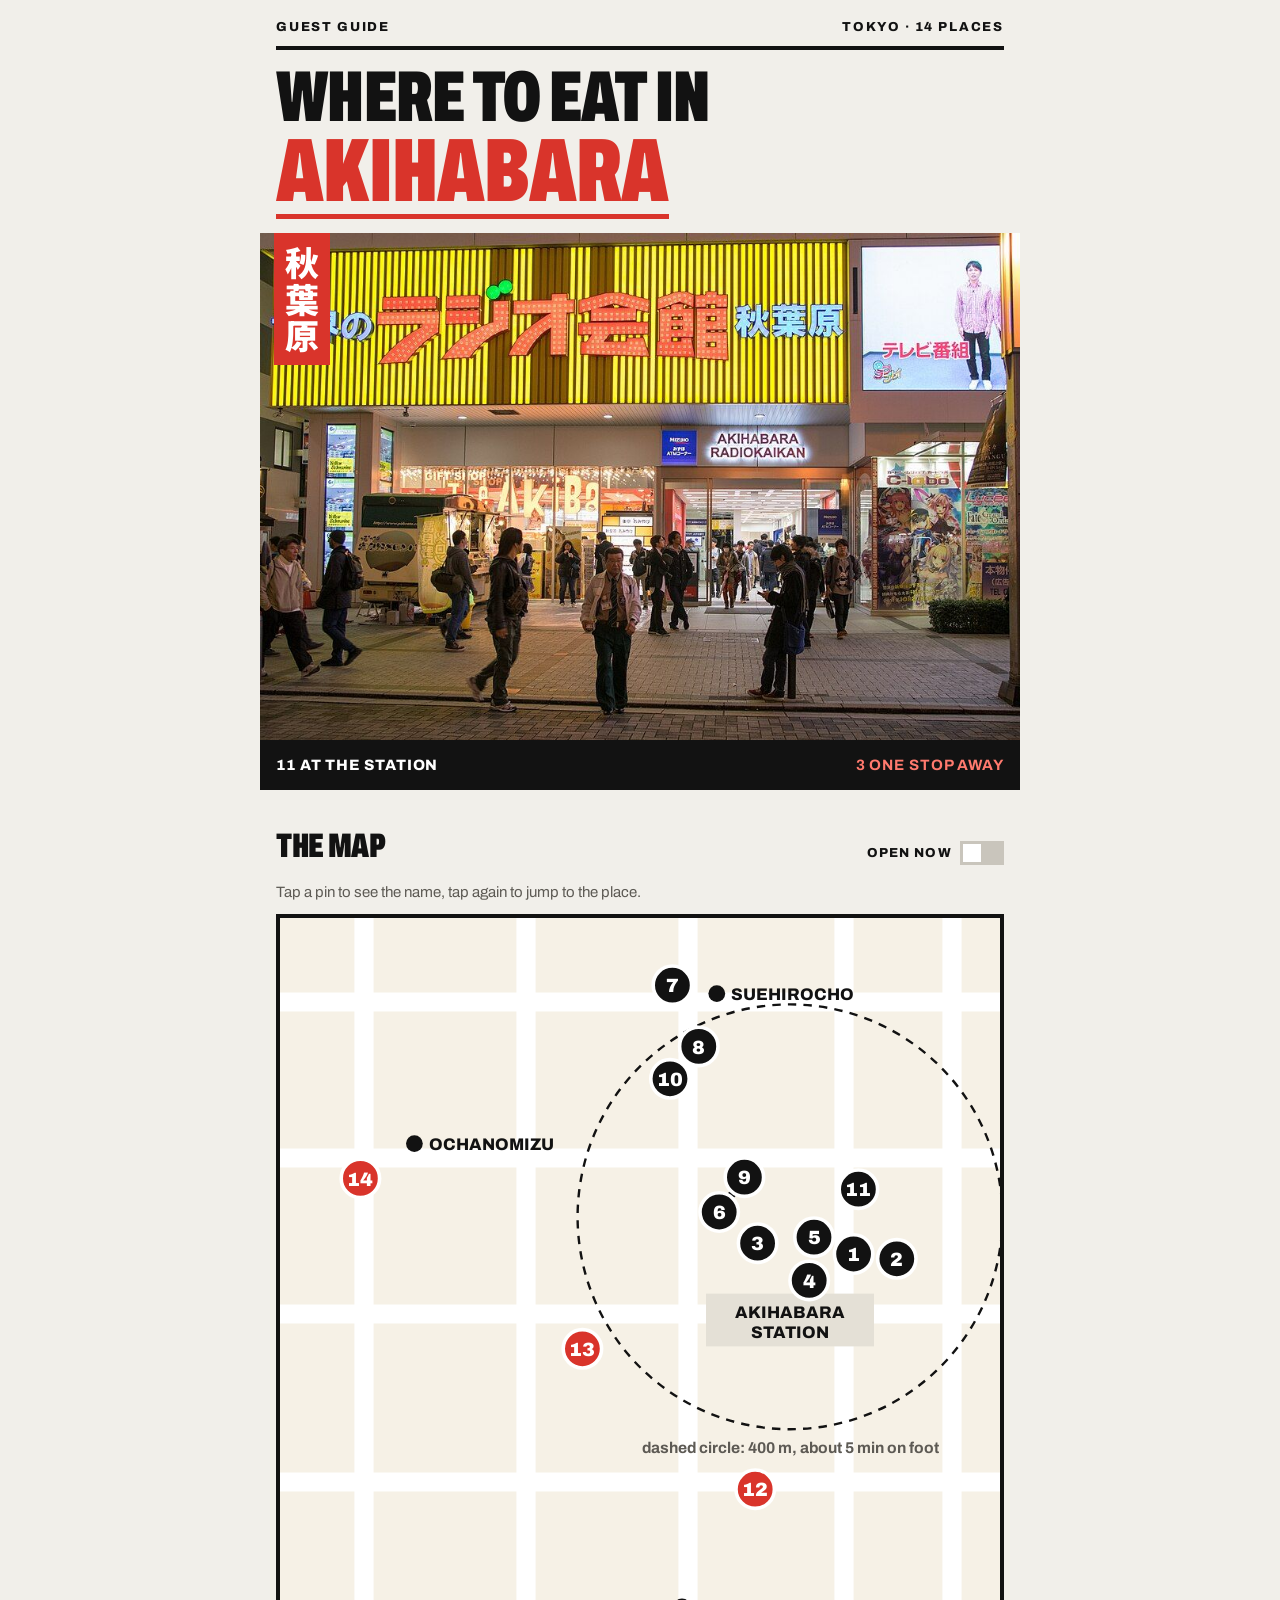
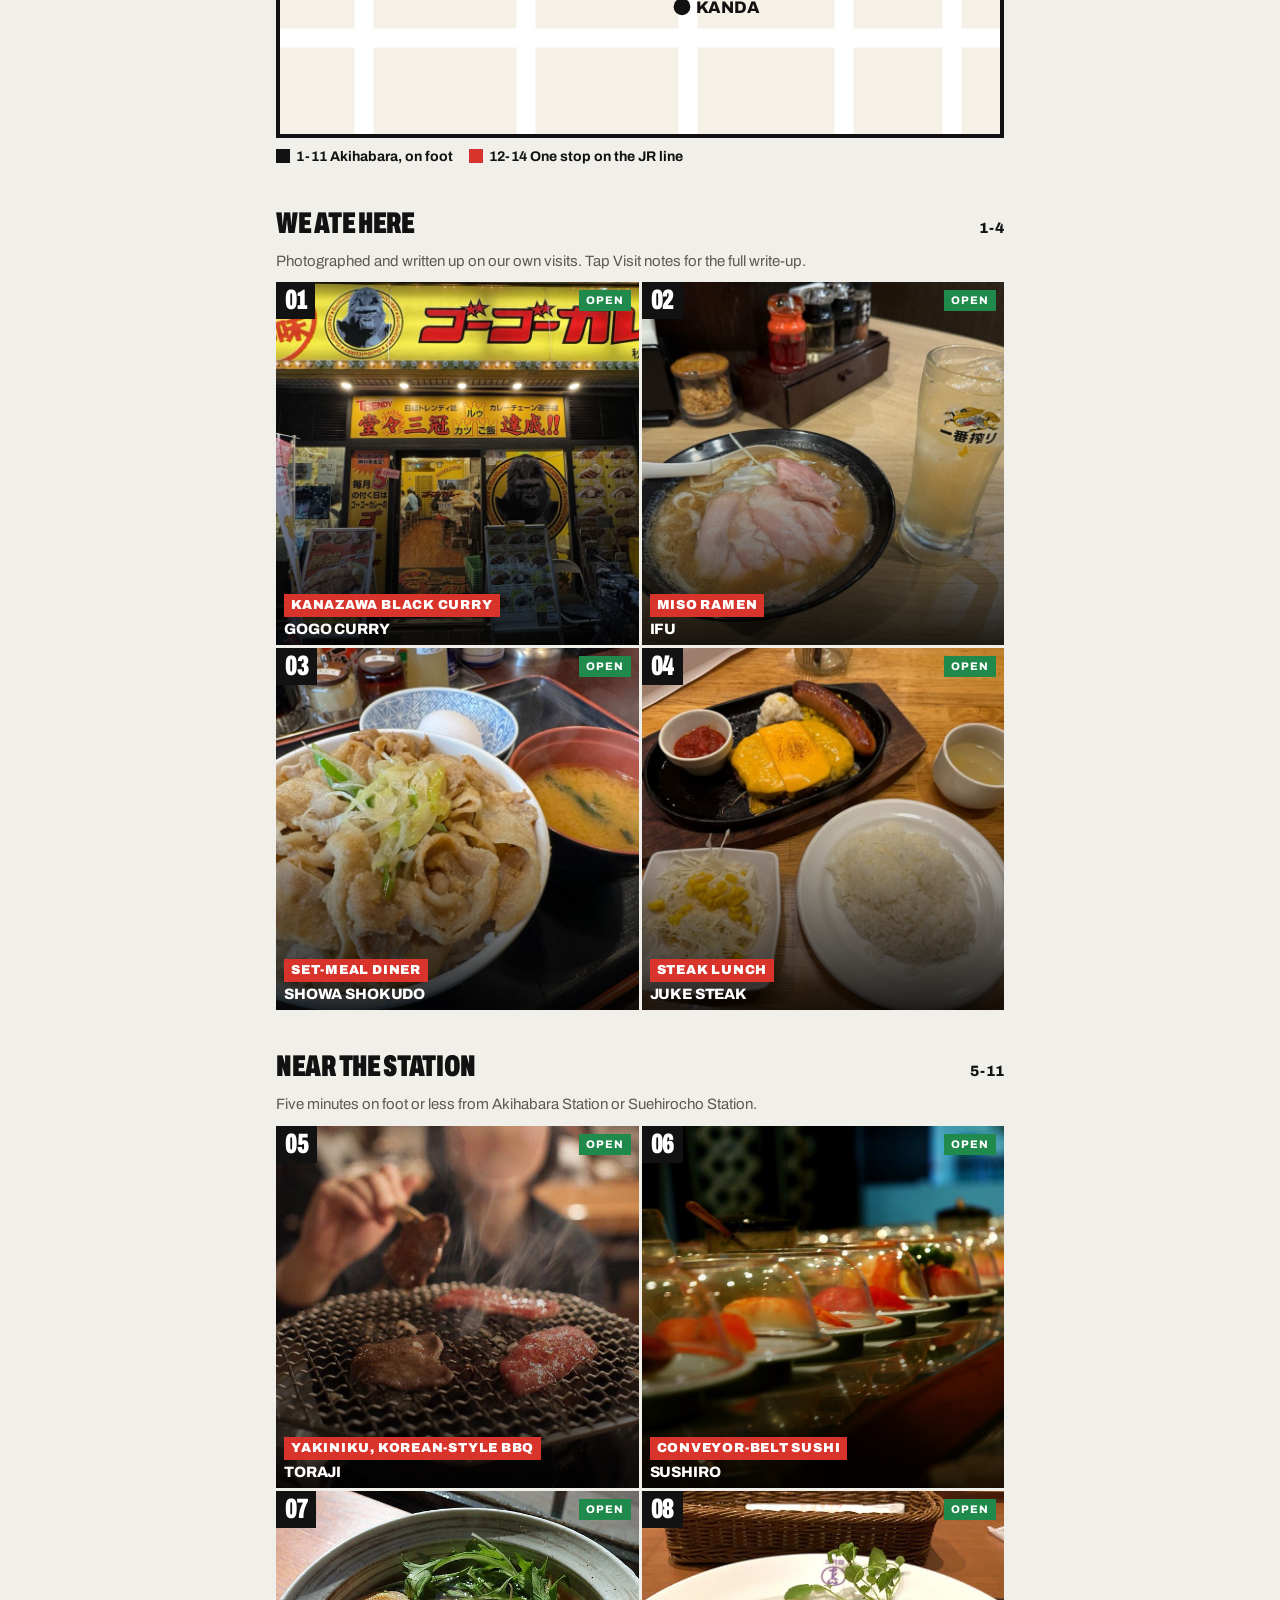
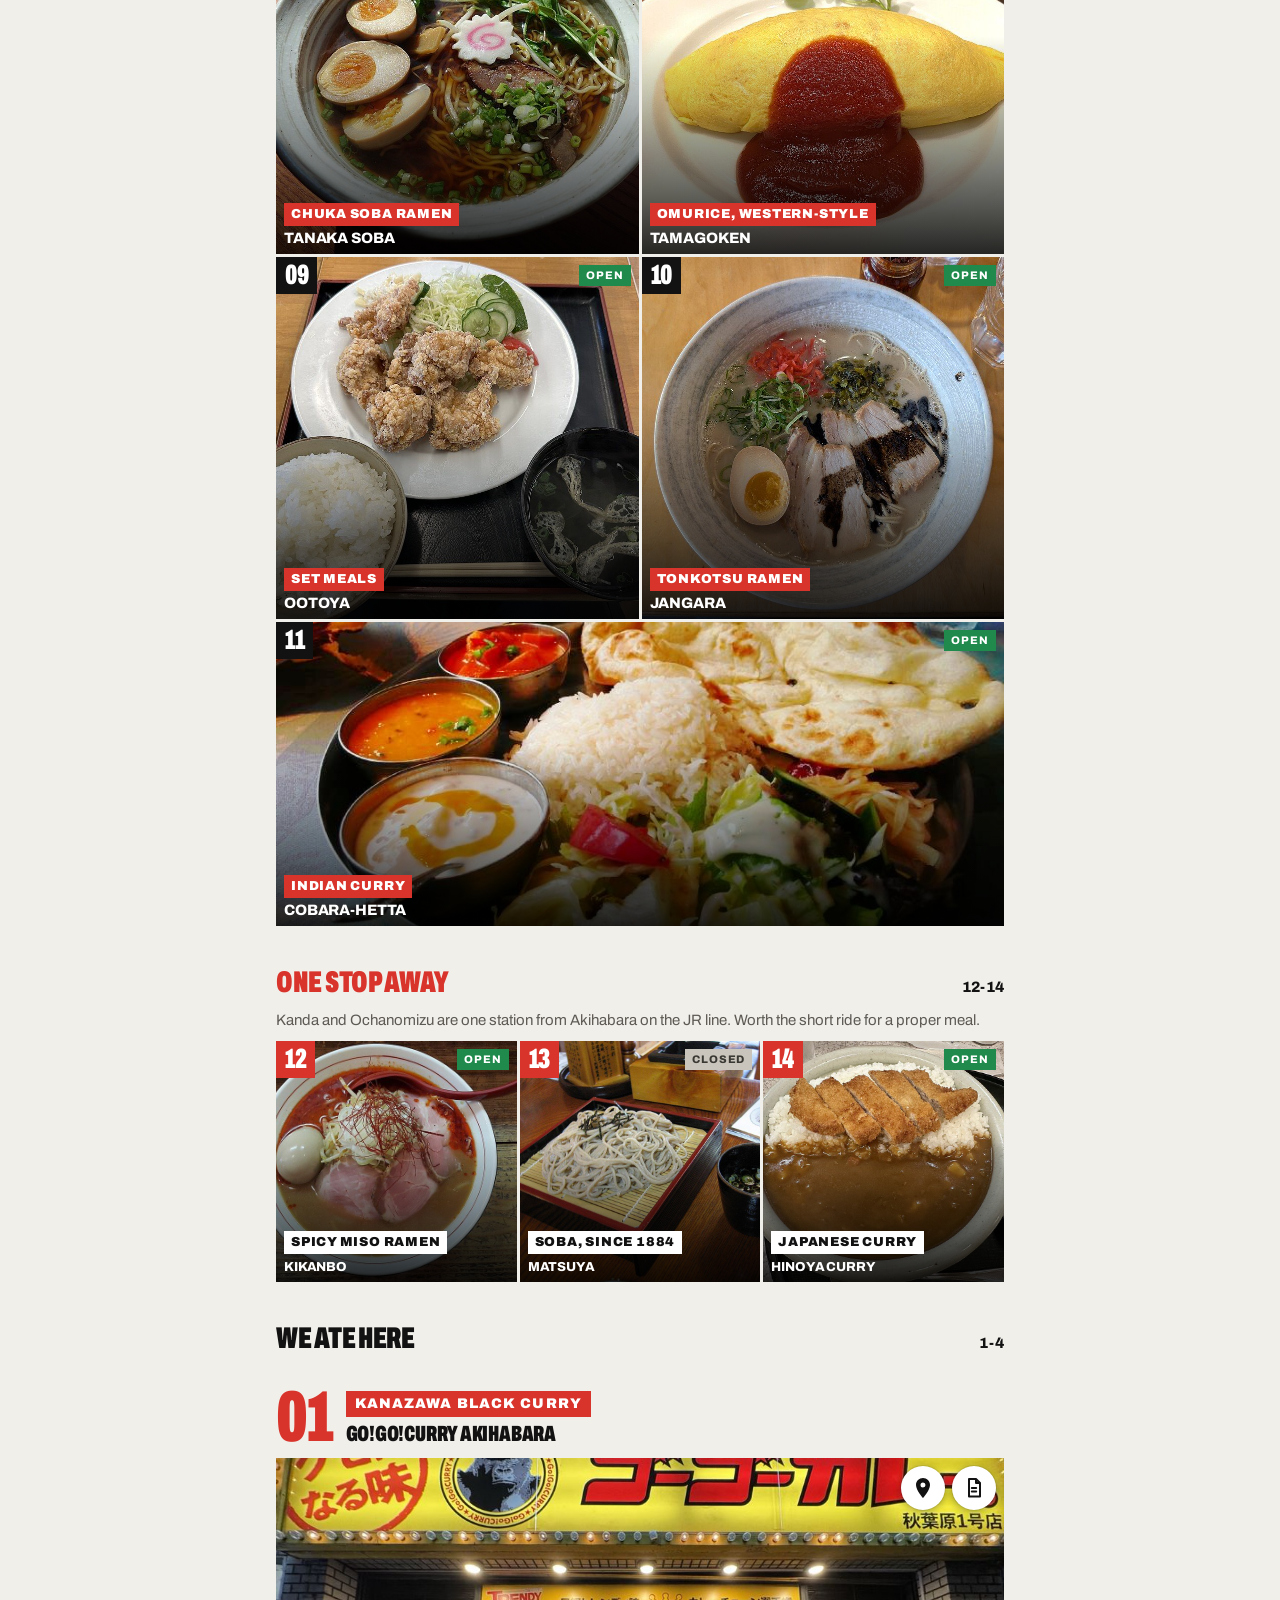
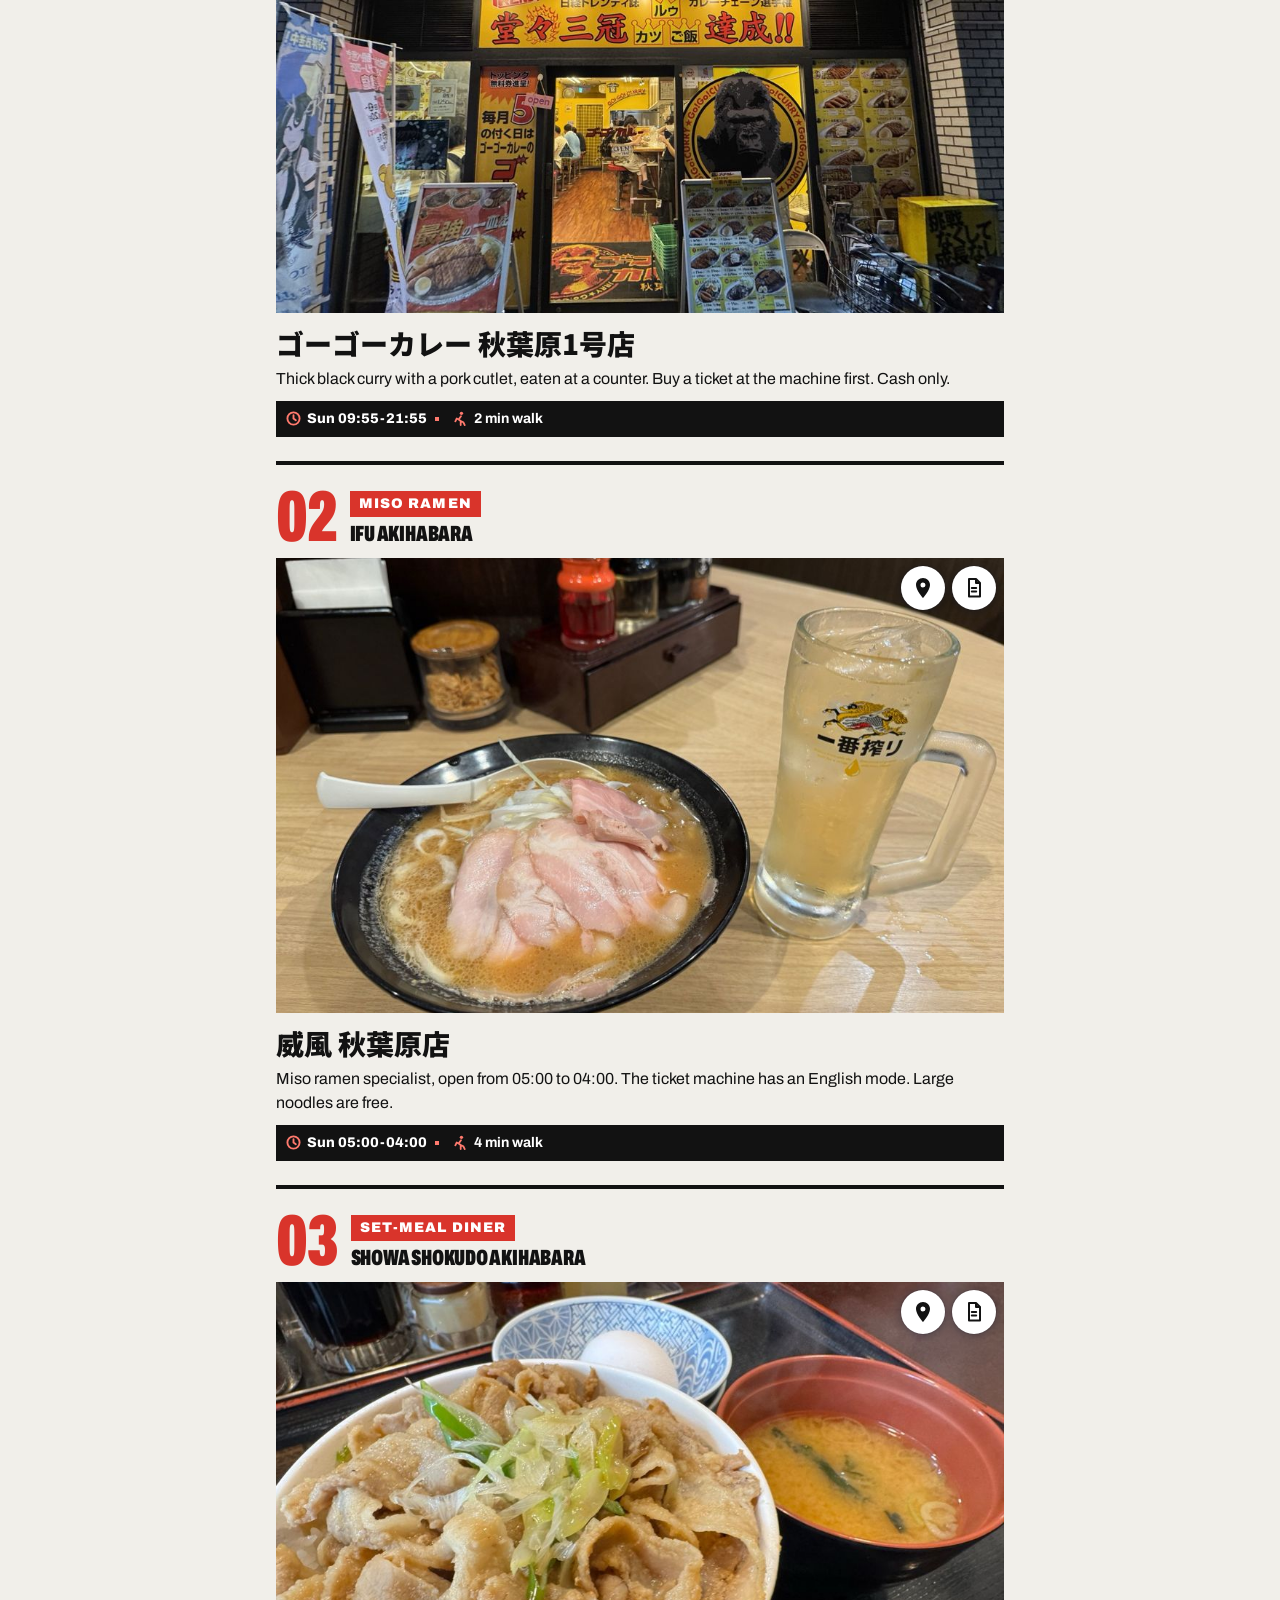
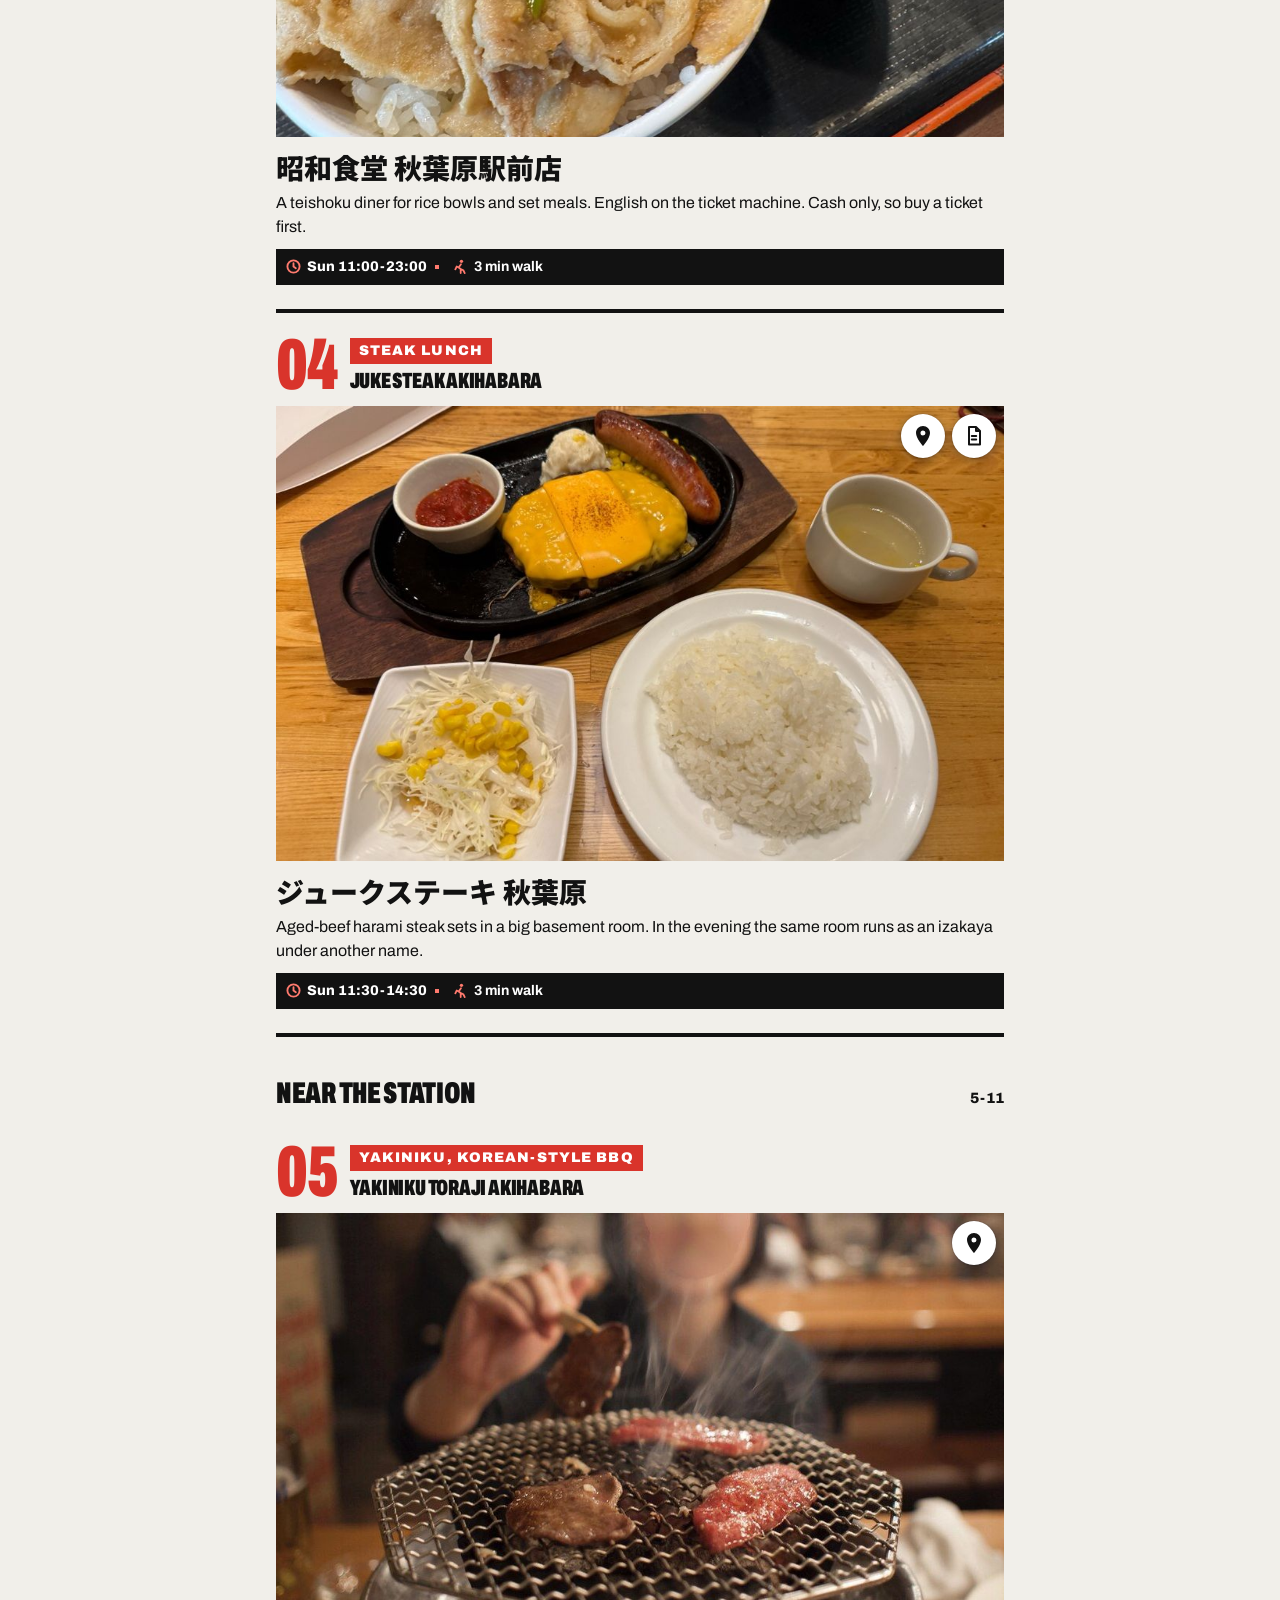
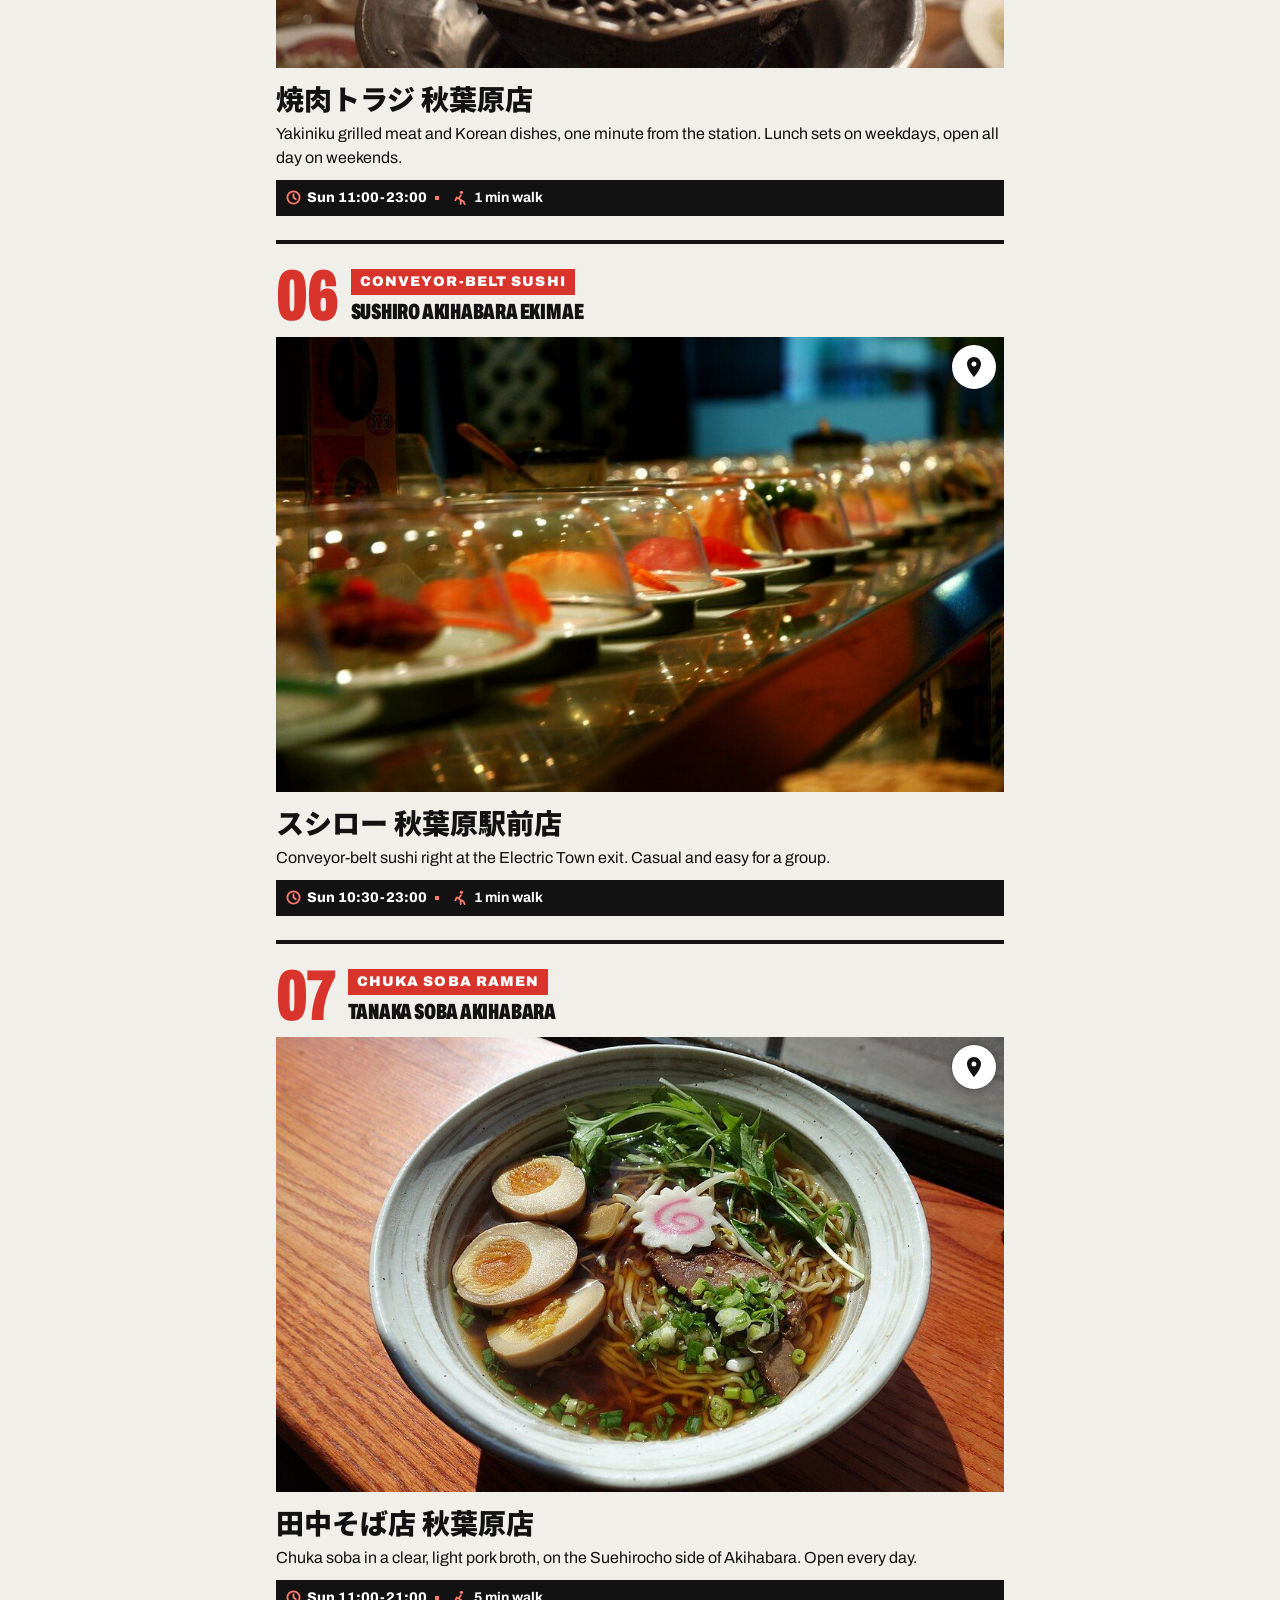
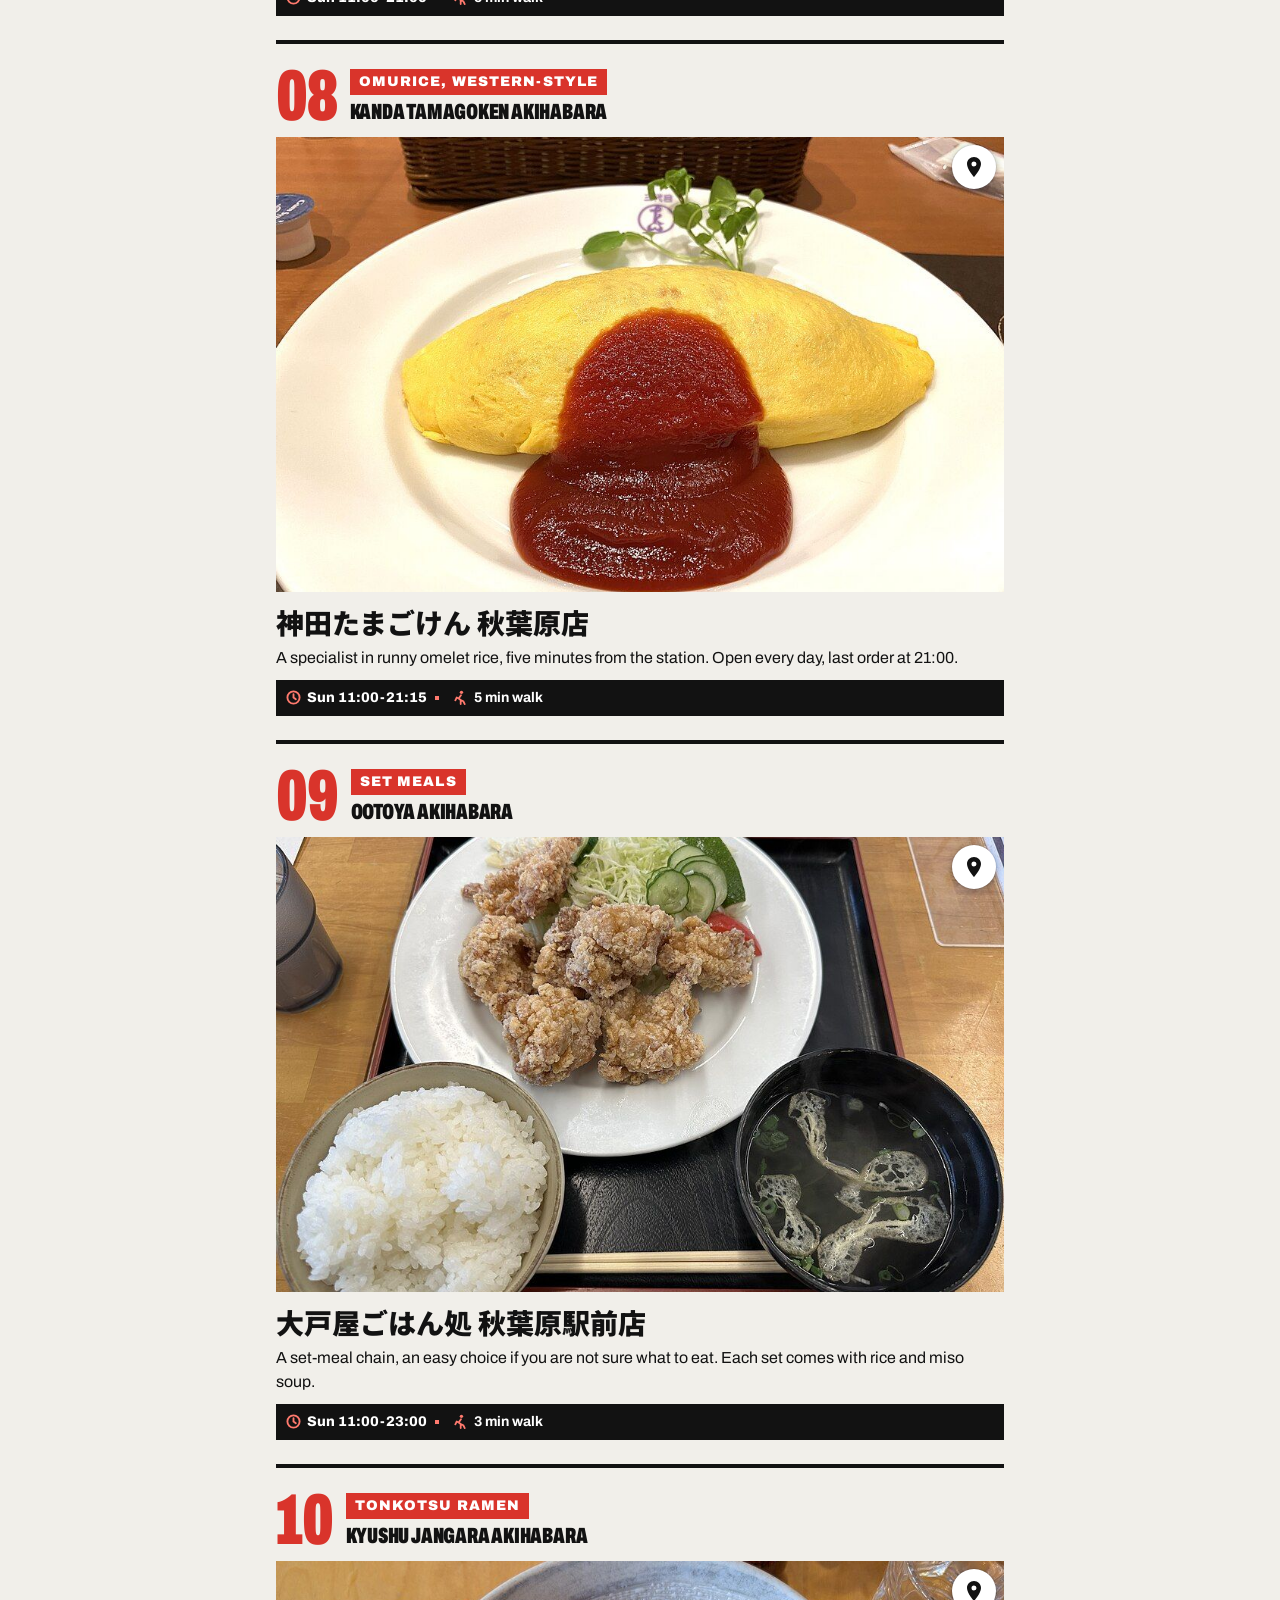
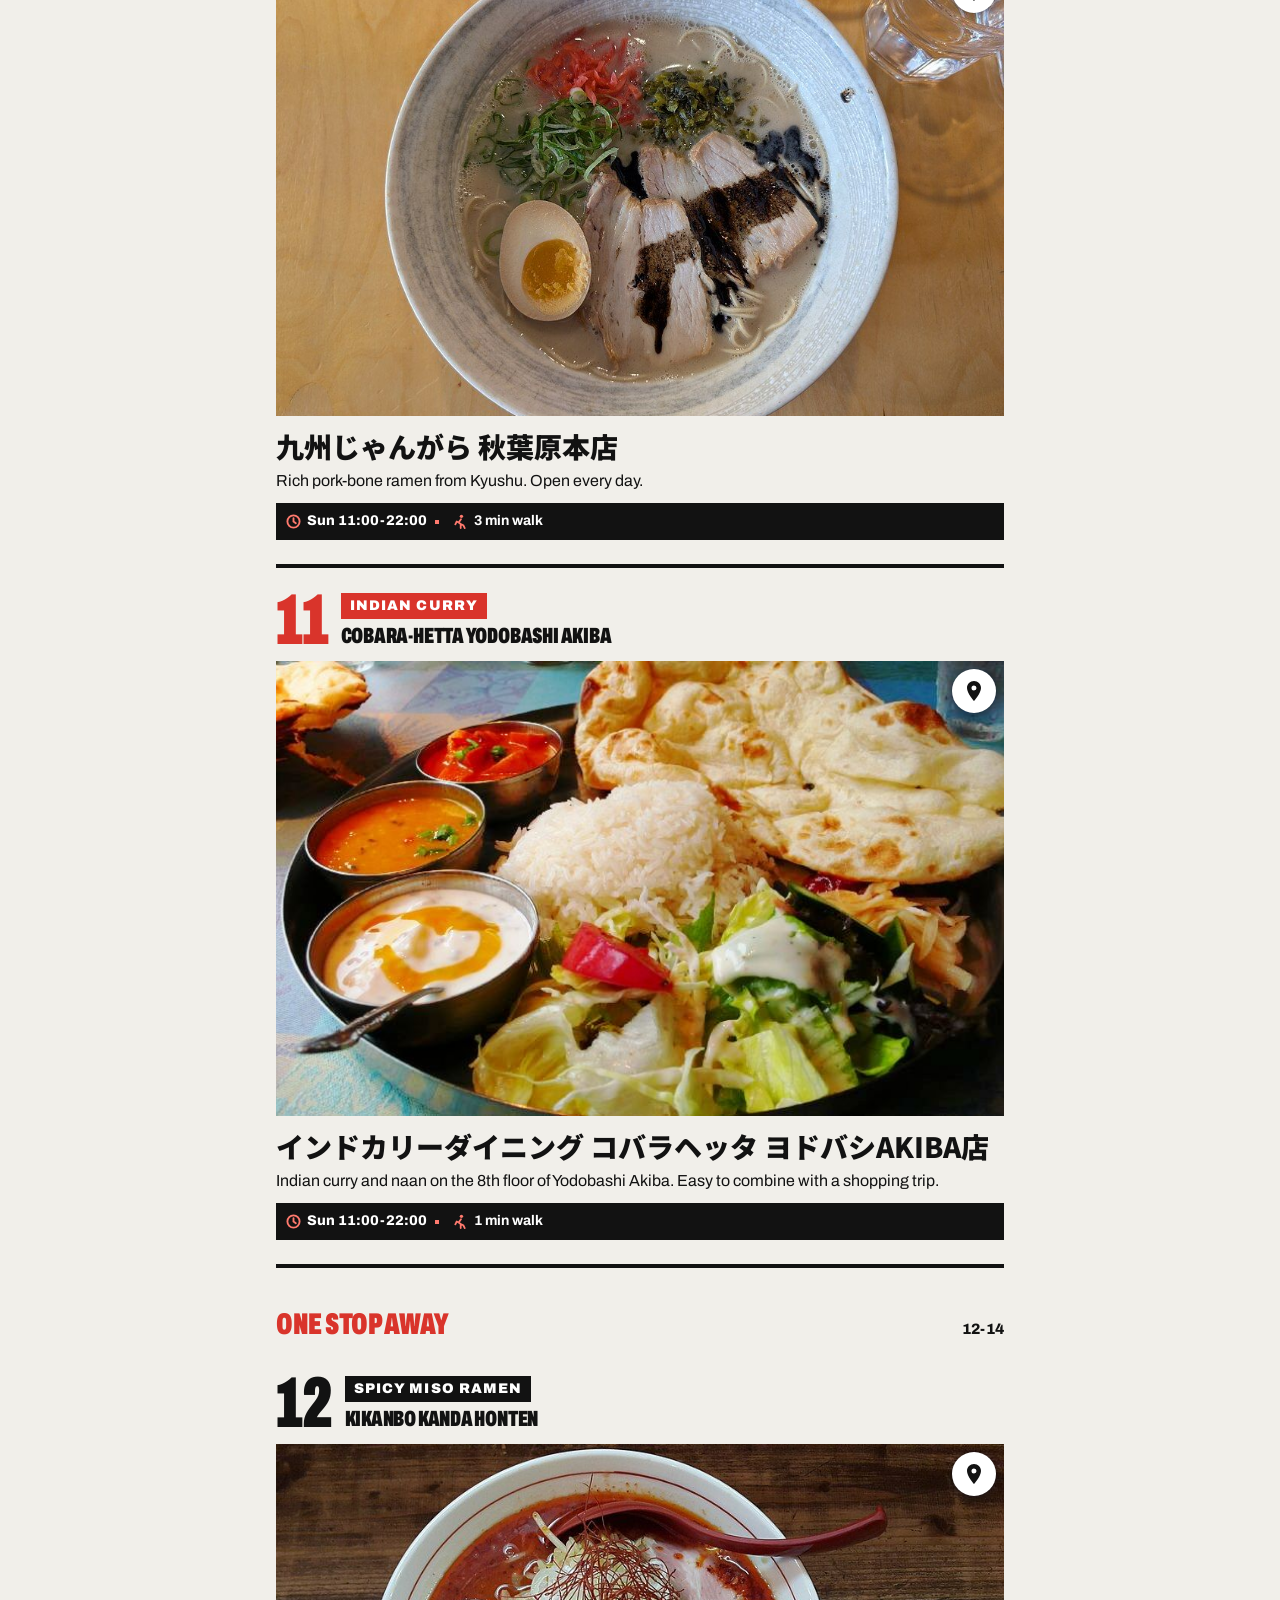
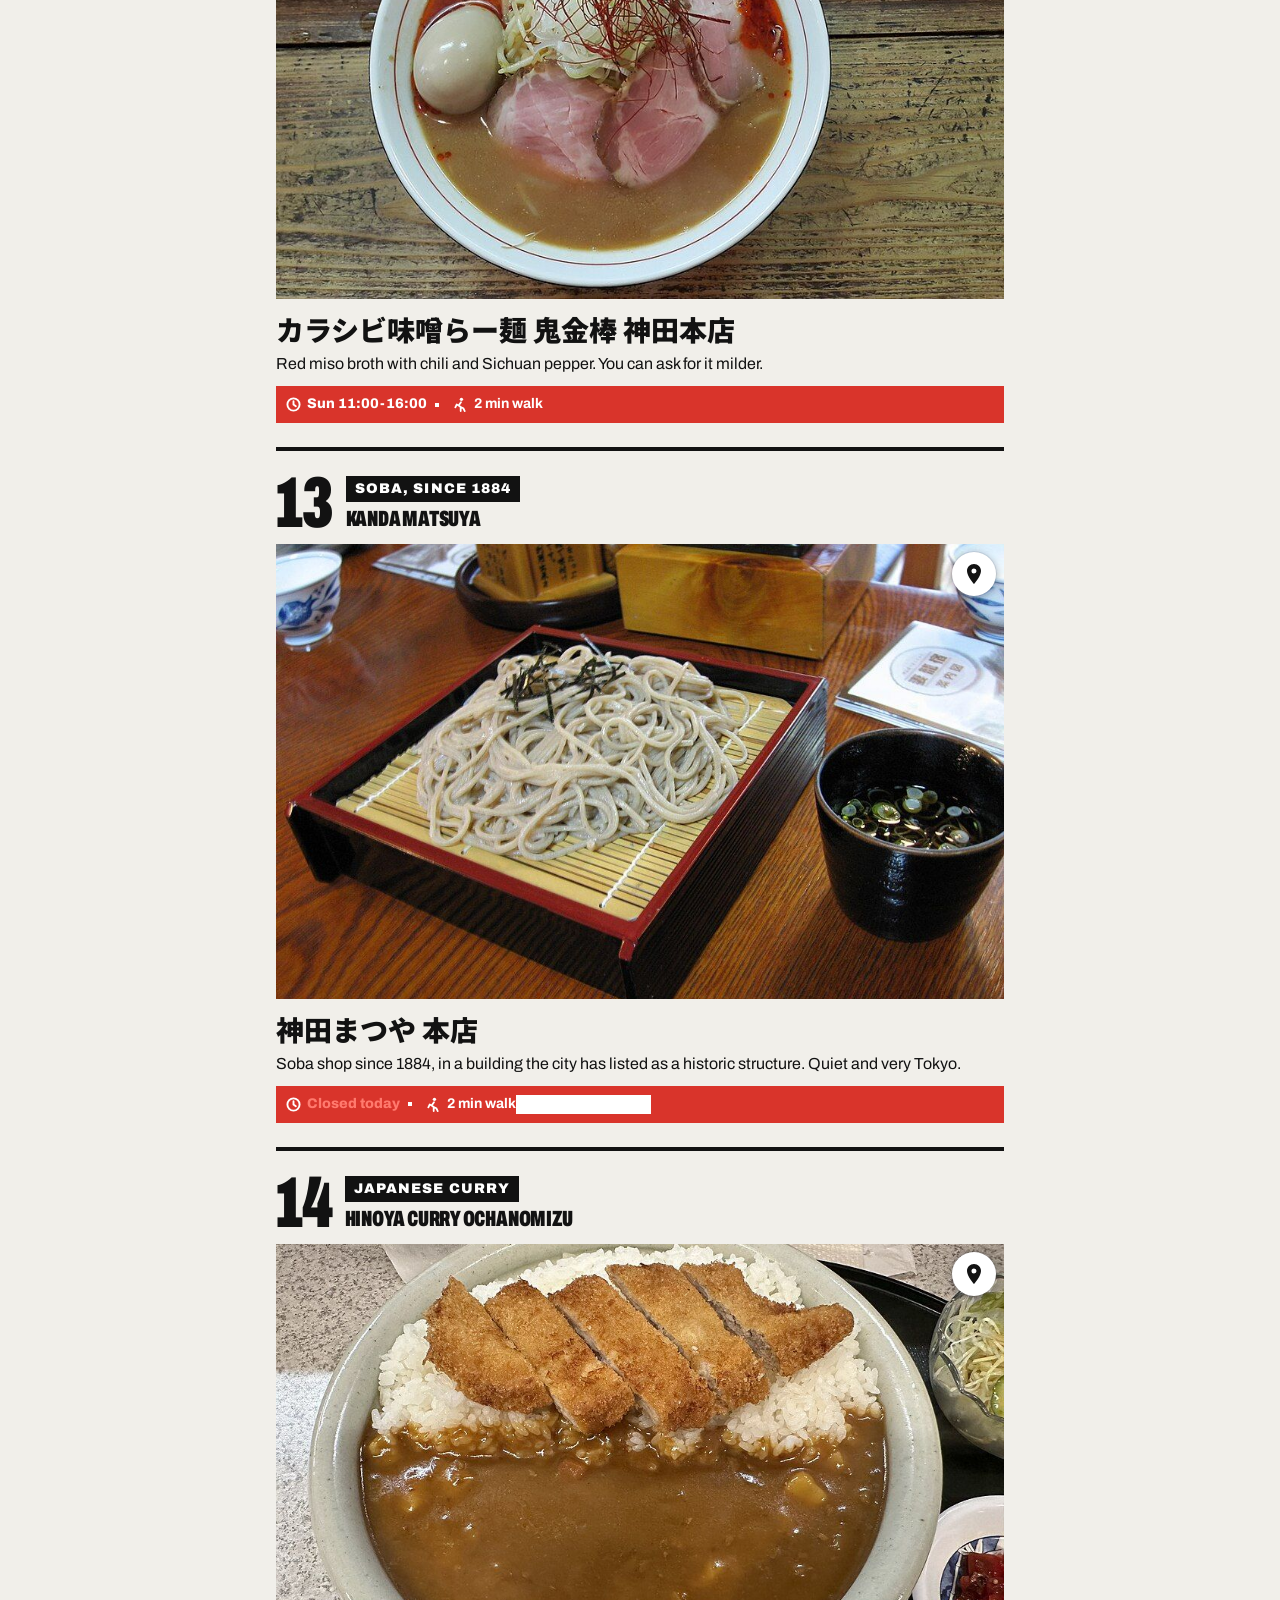
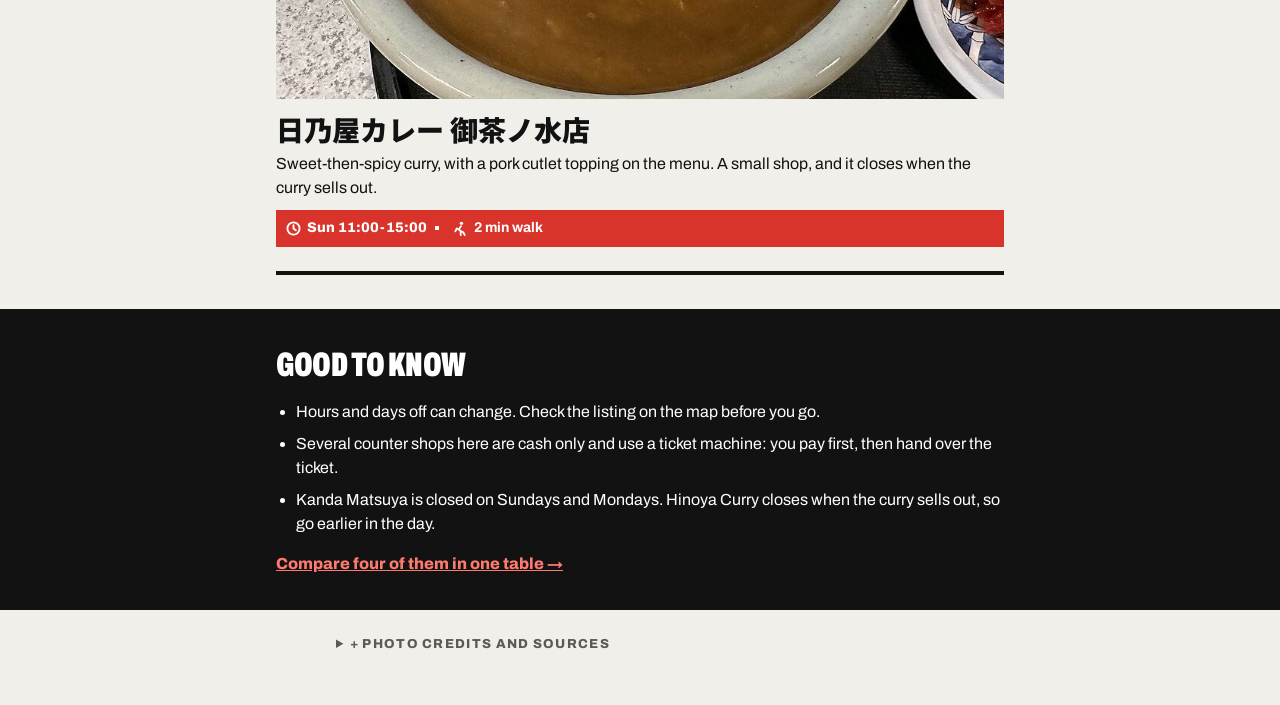
==== commit 54a08993: "Cards: remove duplicate meta lines (hrs, incl. Pay line) under the black info strip; drop the hrs li" ====
--- a/index.html
+++ b/index.html
@@ -80,7 +80,6 @@
 <p class="jp" lang="ja">ゴーゴーカレー 秋葉原1号店</p>
 <p class="tx">Thick black curry with a pork cutlet, eaten at a counter. Buy a ticket at the machine first. Cash only.</p>
 <p class="strip" data-id="gogo-curry"><span class="hr"><svg viewBox="0 0 16 16" width="15" height="15" aria-hidden="true"><circle cx="8" cy="8" r="6.5" fill="none" stroke="currentColor" stroke-width="2"/><path d="M8 4.5V8l2.5 1.8" fill="none" stroke="currentColor" stroke-width="2" stroke-linecap="round"/></svg><b class="today">09:55 to 21:55</b></span><span class="wk"><svg viewBox="0 0 16 16" width="15" height="15" aria-hidden="true"><circle cx="9" cy="2.5" r="1.8" fill="currentColor"/><path d="M8.5 5.5 6 9l2.2 1.6V15M6 9 4 8l-1.5 3M8.2 10.6 11 12l1.5 3" fill="none" stroke="currentColor" stroke-width="1.9" stroke-linecap="round" stroke-linejoin="round"/></svg>2 min walk</span></p>
-<p class="hrs">09:55 to 21:55. Open daily. 2 min from JR Akihabara (Showa-dori exit)</p>
 
 </article><article class="card " id="p2" data-id="ifu">
 <div class="hd"><span class="big">02</span><div><span class="genre">Miso ramen</span><h3>IFU AKIHABARA</h3></div></div>
@@ -88,7 +87,6 @@
 <p class="jp" lang="ja">威風 秋葉原店</p>
 <p class="tx">Miso ramen specialist, open from 05:00 to 04:00. The ticket machine has an English mode. Large noodles are free.</p>
 <p class="strip" data-id="ifu"><span class="hr"><svg viewBox="0 0 16 16" width="15" height="15" aria-hidden="true"><circle cx="8" cy="8" r="6.5" fill="none" stroke="currentColor" stroke-width="2"/><path d="M8 4.5V8l2.5 1.8" fill="none" stroke="currentColor" stroke-width="2" stroke-linecap="round"/></svg><b class="today">05:00 to 04:00 (next morning)</b></span><span class="wk"><svg viewBox="0 0 16 16" width="15" height="15" aria-hidden="true"><circle cx="9" cy="2.5" r="1.8" fill="currentColor"/><path d="M8.5 5.5 6 9l2.2 1.6V15M6 9 4 8l-1.5 3M8.2 10.6 11 12l1.5 3" fill="none" stroke="currentColor" stroke-width="1.9" stroke-linecap="round" stroke-linejoin="round"/></svg>4 min walk</span></p>
-<p class="hrs">05:00 to 04:00 (next morning). Open daily. 4 min from JR Akihabara (Showa-dori side)</p>
 
 </article><article class="card " id="p3" data-id="showa-shokudo">
 <div class="hd"><span class="big">03</span><div><span class="genre">Set-meal diner</span><h3>SHOWA SHOKUDO AKIHABARA</h3></div></div>
@@ -96,7 +94,6 @@
 <p class="jp" lang="ja">昭和食堂 秋葉原駅前店</p>
 <p class="tx">A teishoku diner for rice bowls and set meals. English on the ticket machine. Cash only, so buy a ticket first.</p>
 <p class="strip" data-id="showa-shokudo"><span class="hr"><svg viewBox="0 0 16 16" width="15" height="15" aria-hidden="true"><circle cx="8" cy="8" r="6.5" fill="none" stroke="currentColor" stroke-width="2"/><path d="M8 4.5V8l2.5 1.8" fill="none" stroke="currentColor" stroke-width="2" stroke-linecap="round"/></svg><b class="today">Until 23:00 (opens 07:00 or 11:00, check the door)</b></span><span class="wk"><svg viewBox="0 0 16 16" width="15" height="15" aria-hidden="true"><circle cx="9" cy="2.5" r="1.8" fill="currentColor"/><path d="M8.5 5.5 6 9l2.2 1.6V15M6 9 4 8l-1.5 3M8.2 10.6 11 12l1.5 3" fill="none" stroke="currentColor" stroke-width="1.9" stroke-linecap="round" stroke-linejoin="round"/></svg>3 min walk</span></p>
-<p class="hrs">Until 23:00 (opens 07:00 or 11:00, check the door). Open daily. 3 min from JR Akihabara (Electric Town exit)</p>
 
 </article><article class="card " id="p4" data-id="juke-steak">
 <div class="hd"><span class="big">04</span><div><span class="genre">Steak lunch</span><h3>JUKE STEAK AKIHABARA</h3></div></div>
@@ -104,7 +101,6 @@
 <p class="jp" lang="ja">ジュークステーキ 秋葉原</p>
 <p class="tx">Aged-beef harami steak sets in a big basement room. In the evening the same room runs as an izakaya under another name.</p>
 <p class="strip" data-id="juke-steak"><span class="hr"><svg viewBox="0 0 16 16" width="15" height="15" aria-hidden="true"><circle cx="8" cy="8" r="6.5" fill="none" stroke="currentColor" stroke-width="2"/><path d="M8 4.5V8l2.5 1.8" fill="none" stroke="currentColor" stroke-width="2" stroke-linecap="round"/></svg><b class="today">Lunch 11:30 to 14:30, last order 14:00</b></span><span class="wk"><svg viewBox="0 0 16 16" width="15" height="15" aria-hidden="true"><circle cx="9" cy="2.5" r="1.8" fill="currentColor"/><path d="M8.5 5.5 6 9l2.2 1.6V15M6 9 4 8l-1.5 3M8.2 10.6 11 12l1.5 3" fill="none" stroke="currentColor" stroke-width="1.9" stroke-linecap="round" stroke-linejoin="round"/></svg>3 min walk</span></p>
-<p class="hrs">Lunch 11:30 to 14:30, last order 14:00. Open daily. 3 min from JR Akihabara (Central exit)</p>
 
 </article><div class="bar "><h2>NEAR THE STATION</h2><span>5-11</span></div><article class="card " id="p5" data-id="toraji-akiba">
 <div class="hd"><span class="big">05</span><div><span class="genre">Yakiniku, Korean-style BBQ</span><h3>YAKINIKU TORAJI AKIHABARA</h3></div></div>
@@ -112,7 +108,6 @@
 <p class="jp" lang="ja">焼肉トラジ 秋葉原店</p>
 <p class="tx">Yakiniku grilled meat and Korean dishes, one minute from the station. Lunch sets on weekdays, open all day on weekends.</p>
 <p class="strip" data-id="toraji-akiba"><span class="hr"><svg viewBox="0 0 16 16" width="15" height="15" aria-hidden="true"><circle cx="8" cy="8" r="6.5" fill="none" stroke="currentColor" stroke-width="2"/><path d="M8 4.5V8l2.5 1.8" fill="none" stroke="currentColor" stroke-width="2" stroke-linecap="round"/></svg><b class="today">Weekdays 11:00 to 15:00 and 17:00 to 23:00, weekends 11:00 to 23:00, holidays 15:00 to 23:00</b></span><span class="wk"><svg viewBox="0 0 16 16" width="15" height="15" aria-hidden="true"><circle cx="9" cy="2.5" r="1.8" fill="currentColor"/><path d="M8.5 5.5 6 9l2.2 1.6V15M6 9 4 8l-1.5 3M8.2 10.6 11 12l1.5 3" fill="none" stroke="currentColor" stroke-width="1.9" stroke-linecap="round" stroke-linejoin="round"/></svg>1 min walk</span></p>
-<p class="hrs">Weekdays 11:00 to 15:00 and 17:00 to 23:00, weekends 11:00 to 23:00, holidays 15:00 to 23:00. Open daily. 1 min from Akihabara Station</p>
 
 </article><article class="card " id="p6" data-id="sushiro-akiba-ekimae">
 <div class="hd"><span class="big">06</span><div><span class="genre">Conveyor-belt sushi</span><h3>SUSHIRO AKIHABARA EKIMAE</h3></div></div>
@@ -120,7 +115,6 @@
 <p class="jp" lang="ja">スシロー 秋葉原駅前店</p>
 <p class="tx">Conveyor-belt sushi right at the Electric Town exit. Casual and easy for a group.</p>
 <p class="strip" data-id="sushiro-akiba-ekimae"><span class="hr"><svg viewBox="0 0 16 16" width="15" height="15" aria-hidden="true"><circle cx="8" cy="8" r="6.5" fill="none" stroke="currentColor" stroke-width="2"/><path d="M8 4.5V8l2.5 1.8" fill="none" stroke="currentColor" stroke-width="2" stroke-linecap="round"/></svg><b class="today">Weekdays 11:00 to 23:00, weekends 10:30 to 23:00</b></span><span class="wk"><svg viewBox="0 0 16 16" width="15" height="15" aria-hidden="true"><circle cx="9" cy="2.5" r="1.8" fill="currentColor"/><path d="M8.5 5.5 6 9l2.2 1.6V15M6 9 4 8l-1.5 3M8.2 10.6 11 12l1.5 3" fill="none" stroke="currentColor" stroke-width="1.9" stroke-linecap="round" stroke-linejoin="round"/></svg>1 min walk</span></p>
-<p class="hrs">Weekdays 11:00 to 23:00, weekends 10:30 to 23:00. Open daily. 1 min from Akihabara Station (Electric Town Exit)</p>
 
 </article><article class="card " id="p7" data-id="tanaka-soba-akiba">
 <div class="hd"><span class="big">07</span><div><span class="genre">Chuka soba ramen</span><h3>TANAKA SOBA AKIHABARA</h3></div></div>
@@ -128,7 +122,6 @@
 <p class="jp" lang="ja">田中そば店 秋葉原店</p>
 <p class="tx">Chuka soba in a clear, light pork broth, on the Suehirocho side of Akihabara. Open every day.</p>
 <p class="strip" data-id="tanaka-soba-akiba"><span class="hr"><svg viewBox="0 0 16 16" width="15" height="15" aria-hidden="true"><circle cx="8" cy="8" r="6.5" fill="none" stroke="currentColor" stroke-width="2"/><path d="M8 4.5V8l2.5 1.8" fill="none" stroke="currentColor" stroke-width="2" stroke-linecap="round"/></svg><b class="today">11:00 to 21:00</b></span><span class="wk"><svg viewBox="0 0 16 16" width="15" height="15" aria-hidden="true"><circle cx="9" cy="2.5" r="1.8" fill="currentColor"/><path d="M8.5 5.5 6 9l2.2 1.6V15M6 9 4 8l-1.5 3M8.2 10.6 11 12l1.5 3" fill="none" stroke="currentColor" stroke-width="1.9" stroke-linecap="round" stroke-linejoin="round"/></svg>5 min walk</span></p>
-<p class="hrs">11:00 to 21:00. Open daily. 5 min from Suehirocho Station</p>
 
 </article><article class="card " id="p8" data-id="kanda-tamagoken-akiba">
 <div class="hd"><span class="big">08</span><div><span class="genre">Omurice, Western-style</span><h3>KANDA TAMAGOKEN AKIHABARA</h3></div></div>
@@ -136,7 +129,6 @@
 <p class="jp" lang="ja">神田たまごけん 秋葉原店</p>
 <p class="tx">A specialist in runny omelet rice, five minutes from the station. Open every day, last order at 21:00.</p>
 <p class="strip" data-id="kanda-tamagoken-akiba"><span class="hr"><svg viewBox="0 0 16 16" width="15" height="15" aria-hidden="true"><circle cx="8" cy="8" r="6.5" fill="none" stroke="currentColor" stroke-width="2"/><path d="M8 4.5V8l2.5 1.8" fill="none" stroke="currentColor" stroke-width="2" stroke-linecap="round"/></svg><b class="today">11:00 to 21:15 (last order 21:00)</b></span><span class="wk"><svg viewBox="0 0 16 16" width="15" height="15" aria-hidden="true"><circle cx="9" cy="2.5" r="1.8" fill="currentColor"/><path d="M8.5 5.5 6 9l2.2 1.6V15M6 9 4 8l-1.5 3M8.2 10.6 11 12l1.5 3" fill="none" stroke="currentColor" stroke-width="1.9" stroke-linecap="round" stroke-linejoin="round"/></svg>5 min walk</span></p>
-<p class="hrs">11:00 to 21:15 (last order 21:00). Open daily. 5 min from Akihabara Station</p>
 
 </article><article class="card " id="p9" data-id="ootoya">
 <div class="hd"><span class="big">09</span><div><span class="genre">Set meals</span><h3>OOTOYA AKIHABARA</h3></div></div>
@@ -144,7 +136,6 @@
 <p class="jp" lang="ja">大戸屋ごはん処 秋葉原駅前店</p>
 <p class="tx">A set-meal chain, an easy choice if you are not sure what to eat. Each set comes with rice and miso soup.</p>
 <p class="strip" data-id="ootoya"><span class="hr"><svg viewBox="0 0 16 16" width="15" height="15" aria-hidden="true"><circle cx="8" cy="8" r="6.5" fill="none" stroke="currentColor" stroke-width="2"/><path d="M8 4.5V8l2.5 1.8" fill="none" stroke="currentColor" stroke-width="2" stroke-linecap="round"/></svg><b class="today">11:00 to 23:00</b></span><span class="wk"><svg viewBox="0 0 16 16" width="15" height="15" aria-hidden="true"><circle cx="9" cy="2.5" r="1.8" fill="currentColor"/><path d="M8.5 5.5 6 9l2.2 1.6V15M6 9 4 8l-1.5 3M8.2 10.6 11 12l1.5 3" fill="none" stroke="currentColor" stroke-width="1.9" stroke-linecap="round" stroke-linejoin="round"/></svg>3 min walk</span></p>
-<p class="hrs">11:00 to 23:00. No set day off listed. 3 min from Akihabara Station (BiTO AKIBA 4F)</p>
 
 </article><article class="card " id="p10" data-id="jangara">
 <div class="hd"><span class="big">10</span><div><span class="genre">Tonkotsu ramen</span><h3>KYUSHU JANGARA AKIHABARA</h3></div></div>
@@ -152,7 +143,6 @@
 <p class="jp" lang="ja">九州じゃんがら 秋葉原本店</p>
 <p class="tx">Rich pork-bone ramen from Kyushu. Open every day.</p>
 <p class="strip" data-id="jangara"><span class="hr"><svg viewBox="0 0 16 16" width="15" height="15" aria-hidden="true"><circle cx="8" cy="8" r="6.5" fill="none" stroke="currentColor" stroke-width="2"/><path d="M8 4.5V8l2.5 1.8" fill="none" stroke="currentColor" stroke-width="2" stroke-linecap="round"/></svg><b class="today">11:00 to 22:00, last order 21:45</b></span><span class="wk"><svg viewBox="0 0 16 16" width="15" height="15" aria-hidden="true"><circle cx="9" cy="2.5" r="1.8" fill="currentColor"/><path d="M8.5 5.5 6 9l2.2 1.6V15M6 9 4 8l-1.5 3M8.2 10.6 11 12l1.5 3" fill="none" stroke="currentColor" stroke-width="1.9" stroke-linecap="round" stroke-linejoin="round"/></svg>3 min walk</span></p>
-<p class="hrs">11:00 to 22:00, last order 21:45. Open daily. 3 min from Suehirocho Station (Exit 3)</p>
 
 </article><article class="card " id="p11" data-id="kobarahetta">
 <div class="hd"><span class="big">11</span><div><span class="genre">Indian curry</span><h3>COBARA-HETTA YODOBASHI AKIBA</h3></div></div>
@@ -160,7 +150,6 @@
 <p class="jp" lang="ja">インドカリーダイニング コバラヘッタ ヨドバシAKIBA店</p>
 <p class="tx">Indian curry and naan on the 8th floor of Yodobashi Akiba. Easy to combine with a shopping trip.</p>
 <p class="strip" data-id="kobarahetta"><span class="hr"><svg viewBox="0 0 16 16" width="15" height="15" aria-hidden="true"><circle cx="8" cy="8" r="6.5" fill="none" stroke="currentColor" stroke-width="2"/><path d="M8 4.5V8l2.5 1.8" fill="none" stroke="currentColor" stroke-width="2" stroke-linecap="round"/></svg><b class="today">11:00 to 22:00 (lunch to 16:00, dinner from 16:00)</b></span><span class="wk"><svg viewBox="0 0 16 16" width="15" height="15" aria-hidden="true"><circle cx="9" cy="2.5" r="1.8" fill="currentColor"/><path d="M8.5 5.5 6 9l2.2 1.6V15M6 9 4 8l-1.5 3M8.2 10.6 11 12l1.5 3" fill="none" stroke="currentColor" stroke-width="1.9" stroke-linecap="round" stroke-linejoin="round"/></svg>1 min walk</span></p>
-<p class="hrs">11:00 to 22:00 (lunch to 16:00, dinner from 16:00). Open daily, follows Yodobashi Akiba. 1 min from Akihabara Station (Yodobashi Akiba 8F)</p>
 
 </article><div class="bar r"><h2>ONE STOP AWAY</h2><span>12-14</span></div><article class="card r" id="p12" data-id="kikanbo-kanda">
 <div class="hd"><span class="big">12</span><div><span class="genre">Spicy miso ramen</span><h3>KIKANBO KANDA HONTEN</h3></div></div>
@@ -168,7 +157,6 @@
 <p class="jp" lang="ja">カラシビ味噌らー麺 鬼金棒 神田本店</p>
 <p class="tx">Red miso broth with chili and Sichuan pepper. You can ask for it milder.</p>
 <p class="strip" data-id="kikanbo-kanda"><span class="hr"><svg viewBox="0 0 16 16" width="15" height="15" aria-hidden="true"><circle cx="8" cy="8" r="6.5" fill="none" stroke="currentColor" stroke-width="2"/><path d="M8 4.5V8l2.5 1.8" fill="none" stroke="currentColor" stroke-width="2" stroke-linecap="round"/></svg><b class="today">Mon to Sat and holidays 11:00 to 21:30, Sunday 11:00 to 16:00</b></span><span class="wk"><svg viewBox="0 0 16 16" width="15" height="15" aria-hidden="true"><circle cx="9" cy="2.5" r="1.8" fill="currentColor"/><path d="M8.5 5.5 6 9l2.2 1.6V15M6 9 4 8l-1.5 3M8.2 10.6 11 12l1.5 3" fill="none" stroke="currentColor" stroke-width="1.9" stroke-linecap="round" stroke-linejoin="round"/></svg>2 min walk</span></p>
-<p class="hrs">Mon to Sat and holidays 11:00 to 21:30, Sunday 11:00 to 16:00. Open daily. 2 min from Kanda Station (Ginza Line)</p>
 
 </article><article class="card r" id="p13" data-id="kanda-matsuya">
 <div class="hd"><span class="big">13</span><div><span class="genre">Soba, since 1884</span><h3>KANDA MATSUYA</h3></div></div>
@@ -176,7 +164,6 @@
 <p class="jp" lang="ja">神田まつや 本店</p>
 <p class="tx">Soba shop since 1884, in a building the city has listed as a historic structure. Quiet and very Tokyo.</p>
 <p class="strip" data-id="kanda-matsuya"><span class="hr"><svg viewBox="0 0 16 16" width="15" height="15" aria-hidden="true"><circle cx="8" cy="8" r="6.5" fill="none" stroke="currentColor" stroke-width="2"/><path d="M8 4.5V8l2.5 1.8" fill="none" stroke="currentColor" stroke-width="2" stroke-linecap="round"/></svg><b class="today">Tue to Fri 11:00 to 20:30, Saturday 11:00 to 19:30</b></span><span class="wk"><svg viewBox="0 0 16 16" width="15" height="15" aria-hidden="true"><circle cx="9" cy="2.5" r="1.8" fill="currentColor"/><path d="M8.5 5.5 6 9l2.2 1.6V15M6 9 4 8l-1.5 3M8.2 10.6 11 12l1.5 3" fill="none" stroke="currentColor" stroke-width="1.9" stroke-linecap="round" stroke-linejoin="round"/></svg>2 min walk</span><span class="off r">Closed Sun Mon</span></p>
-<p class="hrs">Tue to Fri 11:00 to 20:30, Saturday 11:00 to 19:30. Closed Sunday and Monday. 2 min from Awajicho Station</p>
 
 </article><article class="card r" id="p14" data-id="hinoya-curry-ochanomizu">
 <div class="hd"><span class="big">14</span><div><span class="genre">Japanese curry</span><h3>HINOYA CURRY OCHANOMIZU</h3></div></div>
@@ -184,7 +171,6 @@
 <p class="jp" lang="ja">日乃屋カレー 御茶ノ水店</p>
 <p class="tx">Sweet-then-spicy curry, with a pork cutlet topping on the menu. A small shop, and it closes when the curry sells out.</p>
 <p class="strip" data-id="hinoya-curry-ochanomizu"><span class="hr"><svg viewBox="0 0 16 16" width="15" height="15" aria-hidden="true"><circle cx="8" cy="8" r="6.5" fill="none" stroke="currentColor" stroke-width="2"/><path d="M8 4.5V8l2.5 1.8" fill="none" stroke="currentColor" stroke-width="2" stroke-linecap="round"/></svg><b class="today">Weekdays 11:00 to 21:00, weekends and holidays 11:00 to 15:00 (closes when the curry sells out)</b></span><span class="wk"><svg viewBox="0 0 16 16" width="15" height="15" aria-hidden="true"><circle cx="9" cy="2.5" r="1.8" fill="currentColor"/><path d="M8.5 5.5 6 9l2.2 1.6V15M6 9 4 8l-1.5 3M8.2 10.6 11 12l1.5 3" fill="none" stroke="currentColor" stroke-width="1.9" stroke-linecap="round" stroke-linejoin="round"/></svg>2 min walk</span></p>
-<p class="hrs">Weekdays 11:00 to 21:00, weekends and holidays 11:00 to 15:00 (closes when the curry sells out). Irregular days off. 2 min from Ochanomizu Station (JR)</p>
 
 </article></div>
 <div class="know"><div class="col"><h2>Good to know</h2><ul><li>Hours and days off can change. Check the listing on the map before you go.</li><li>Several counter shops here are cash only and use a ticket machine: you pay first, then hand over the ticket.</li><li>Kanda Matsuya is closed on Sundays and Mondays. Hinoya Curry closes when the curry sells out, so go earlier in the day.</li></ul><p style="margin:16px 0 0"><a href="https://www.animesenseijp.com/tips/where-to-eat-in-akihabara/">Compare four of them in one table &rarr;</a></p></div></div>
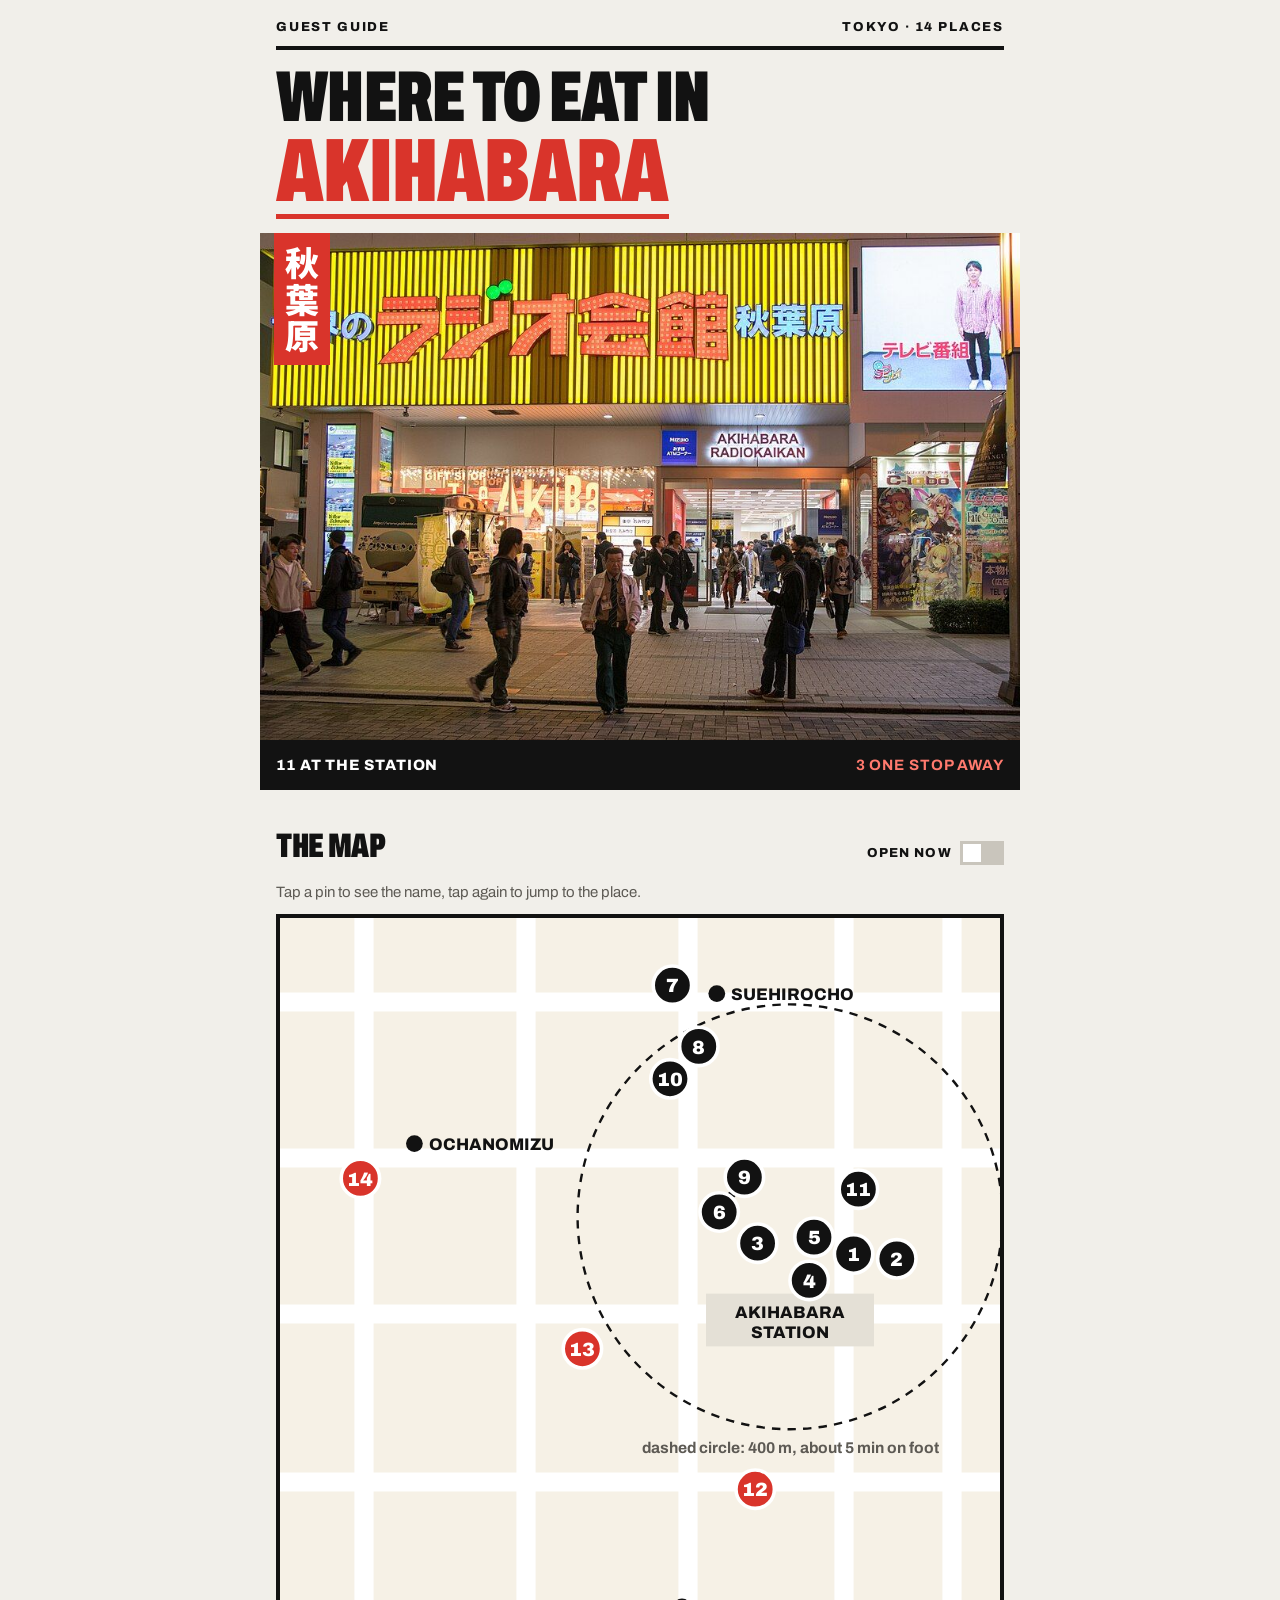
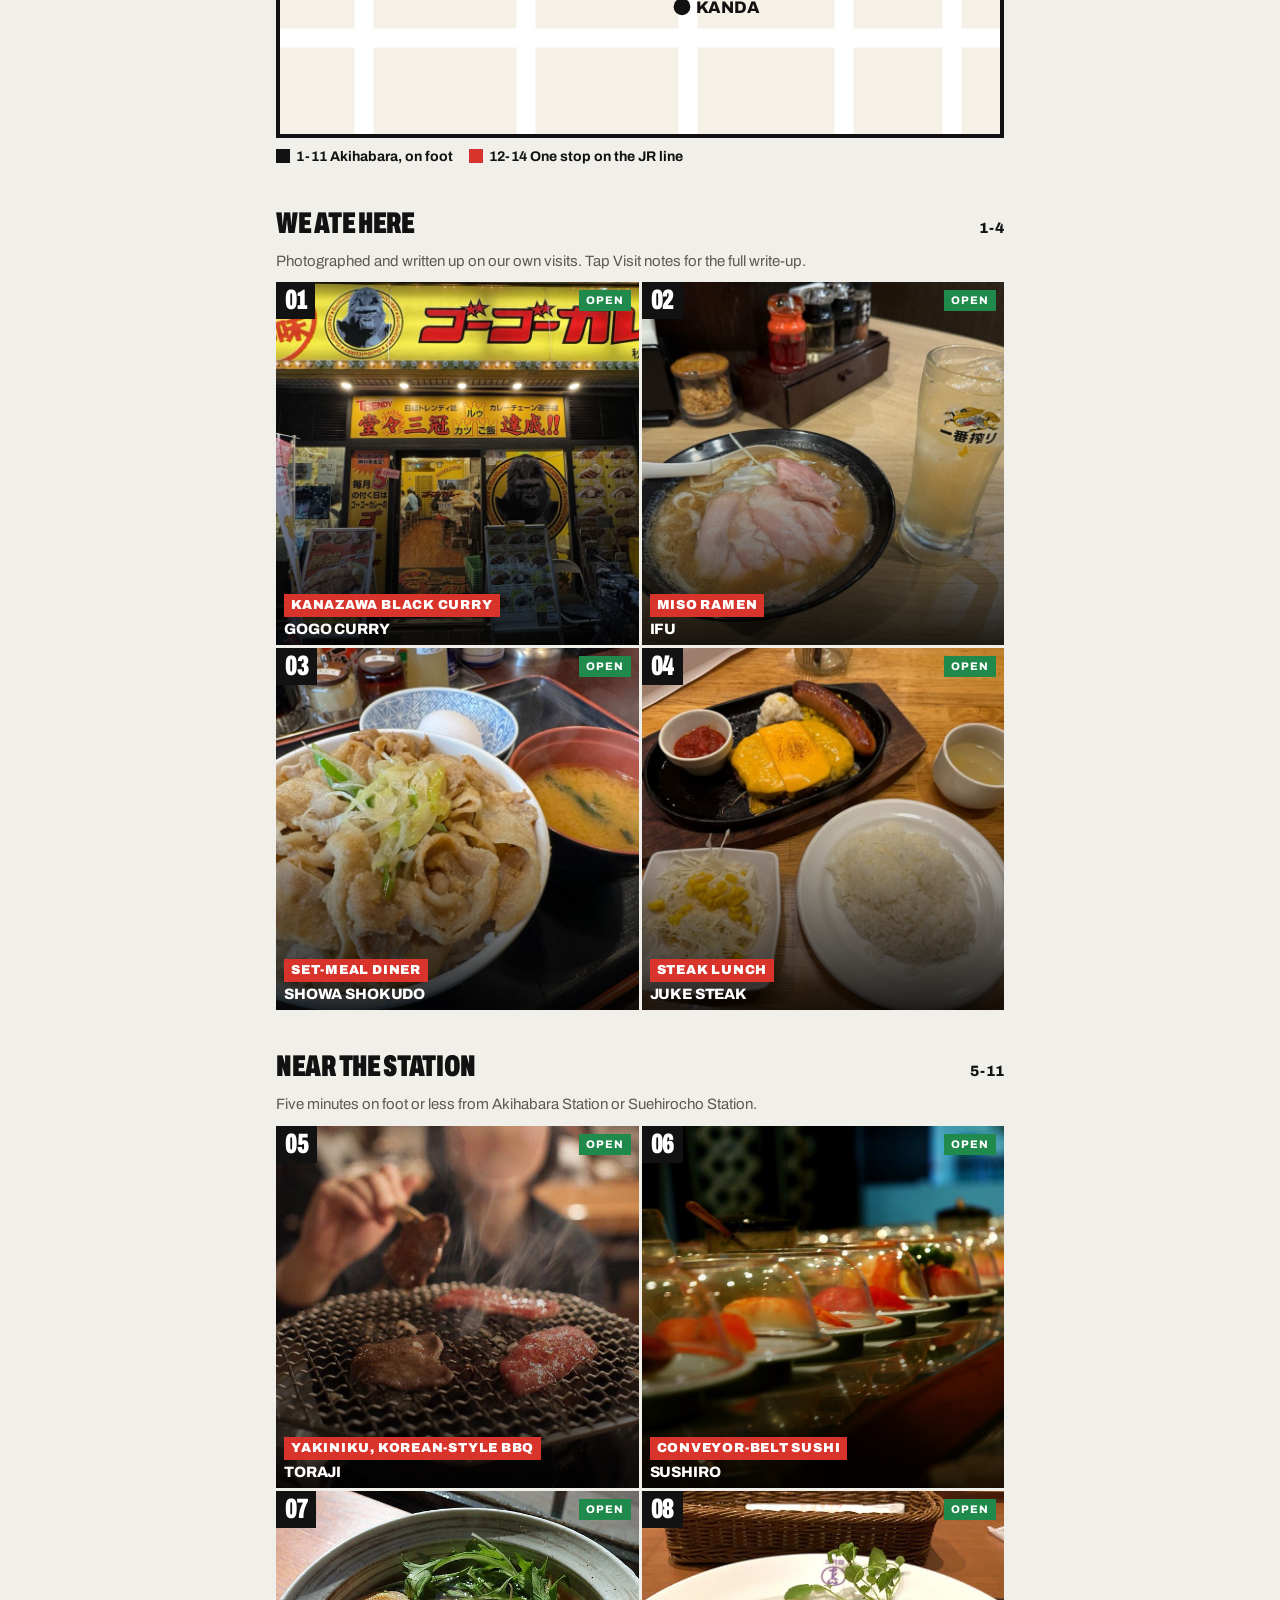
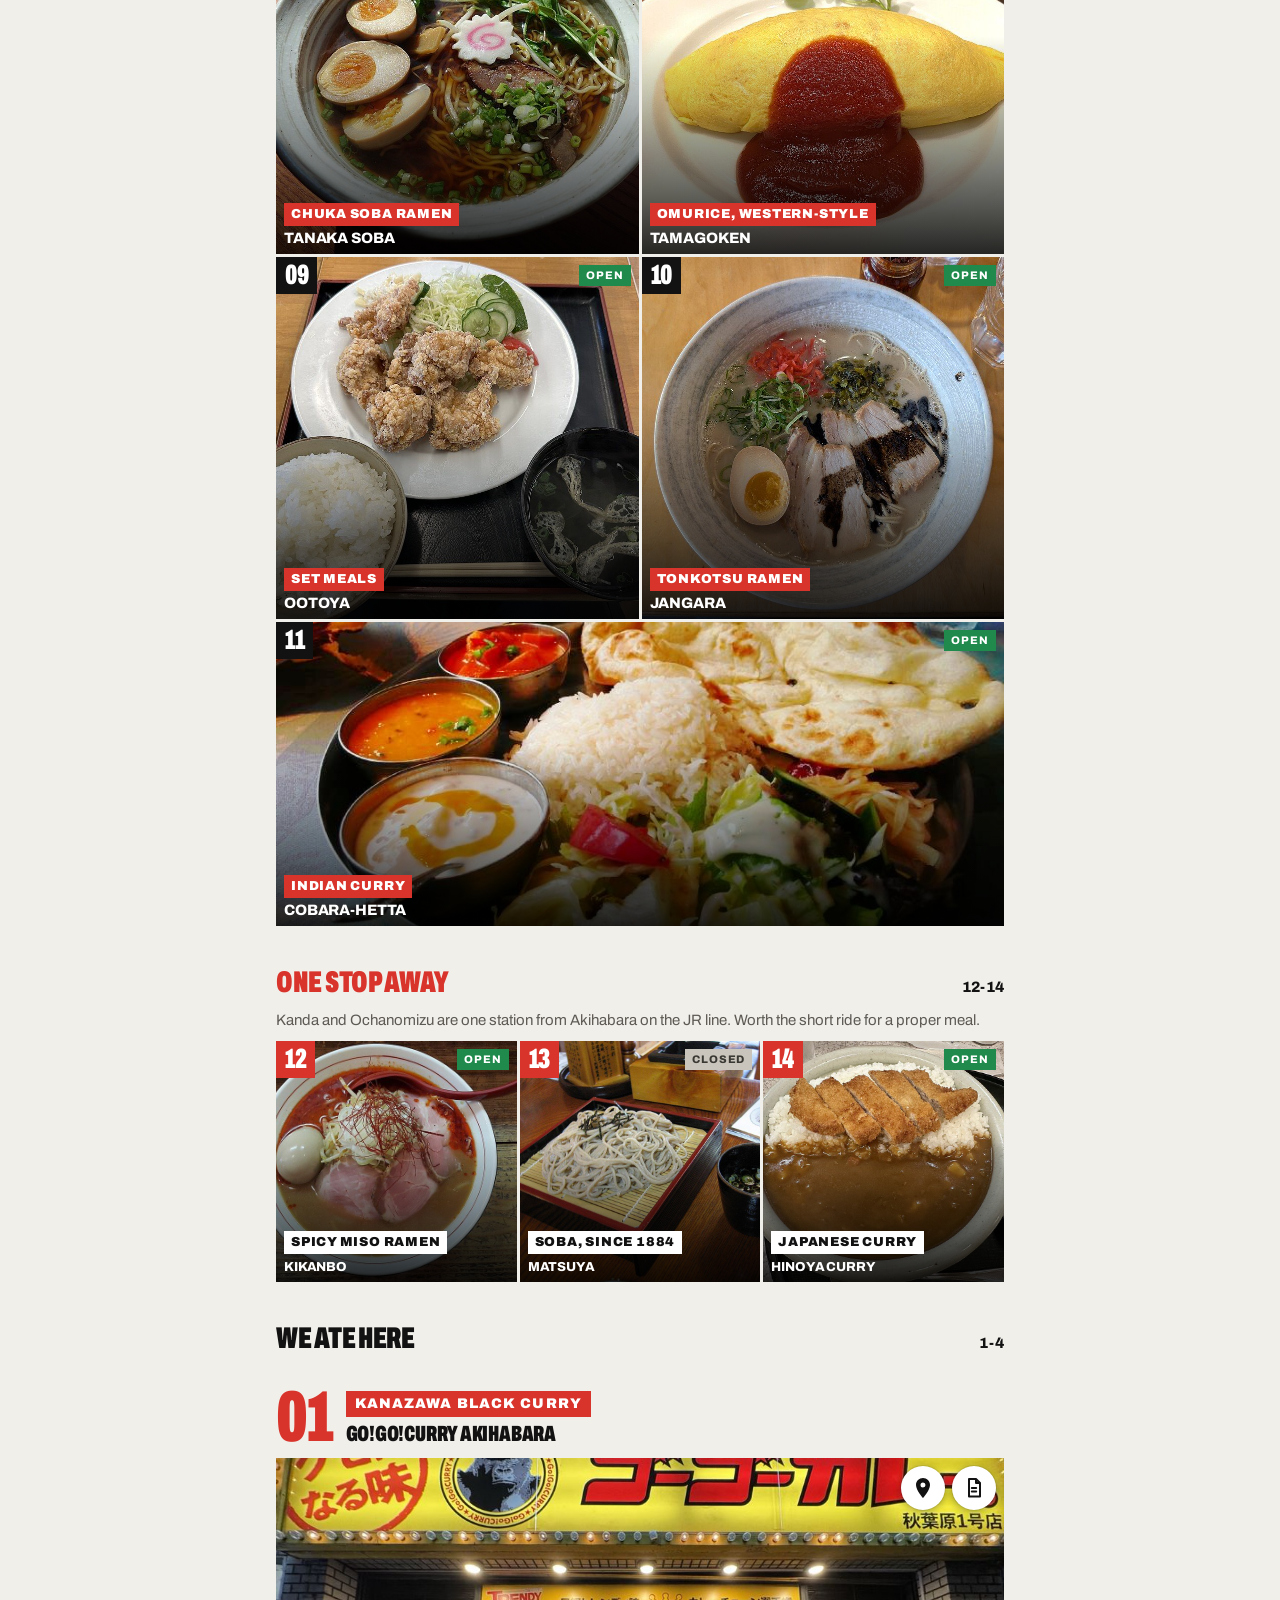
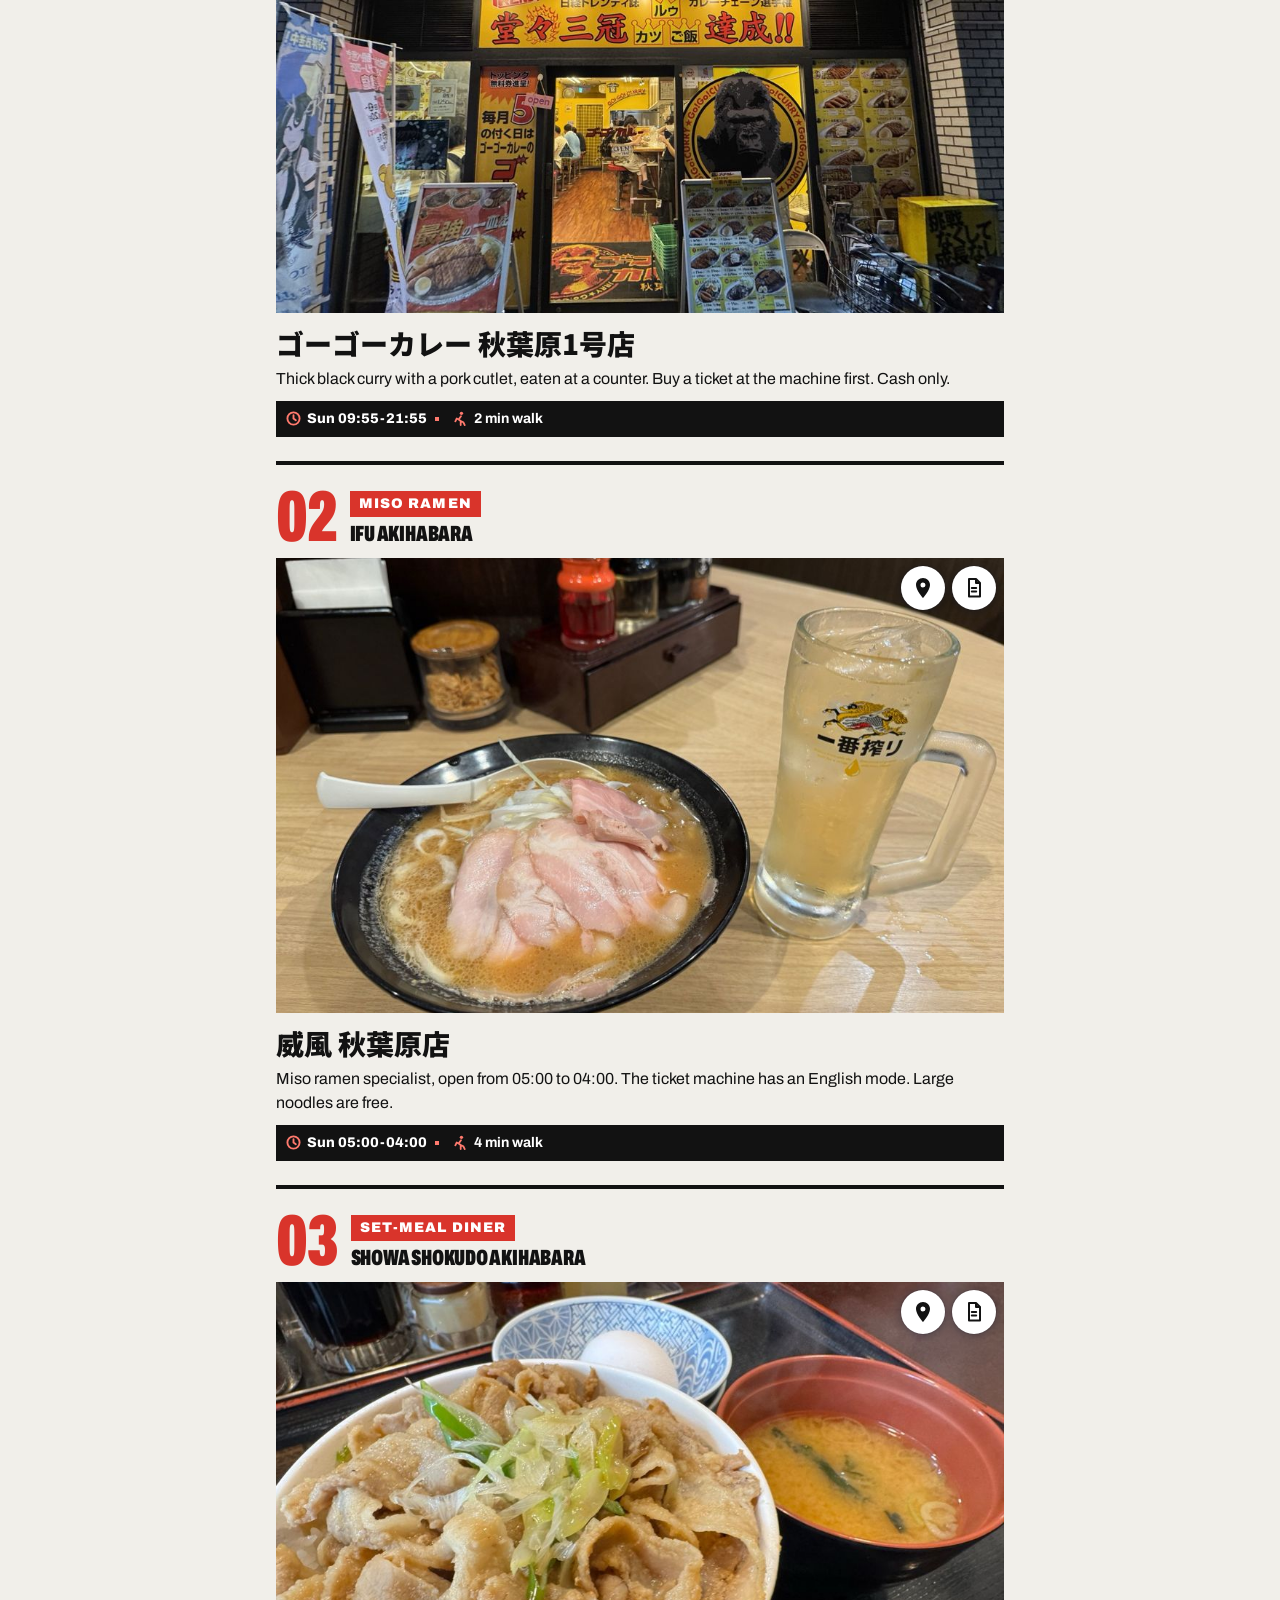
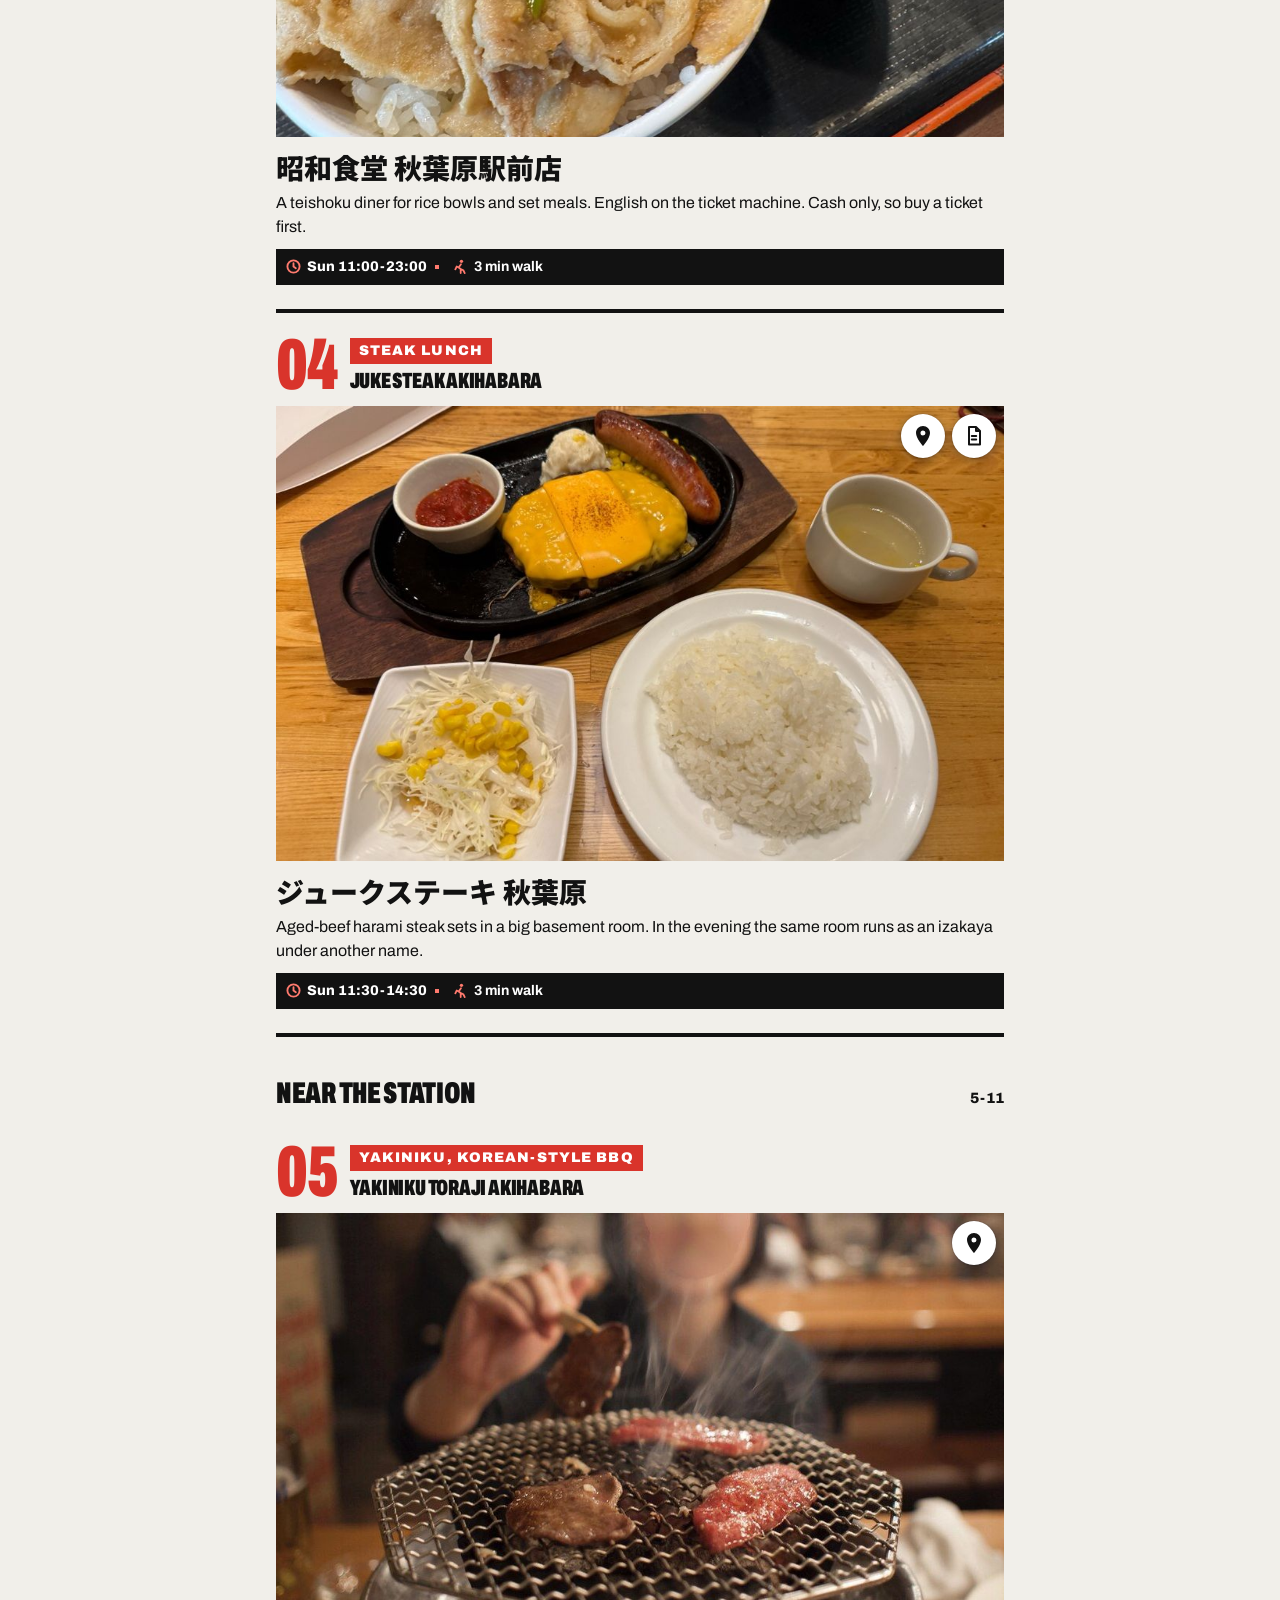
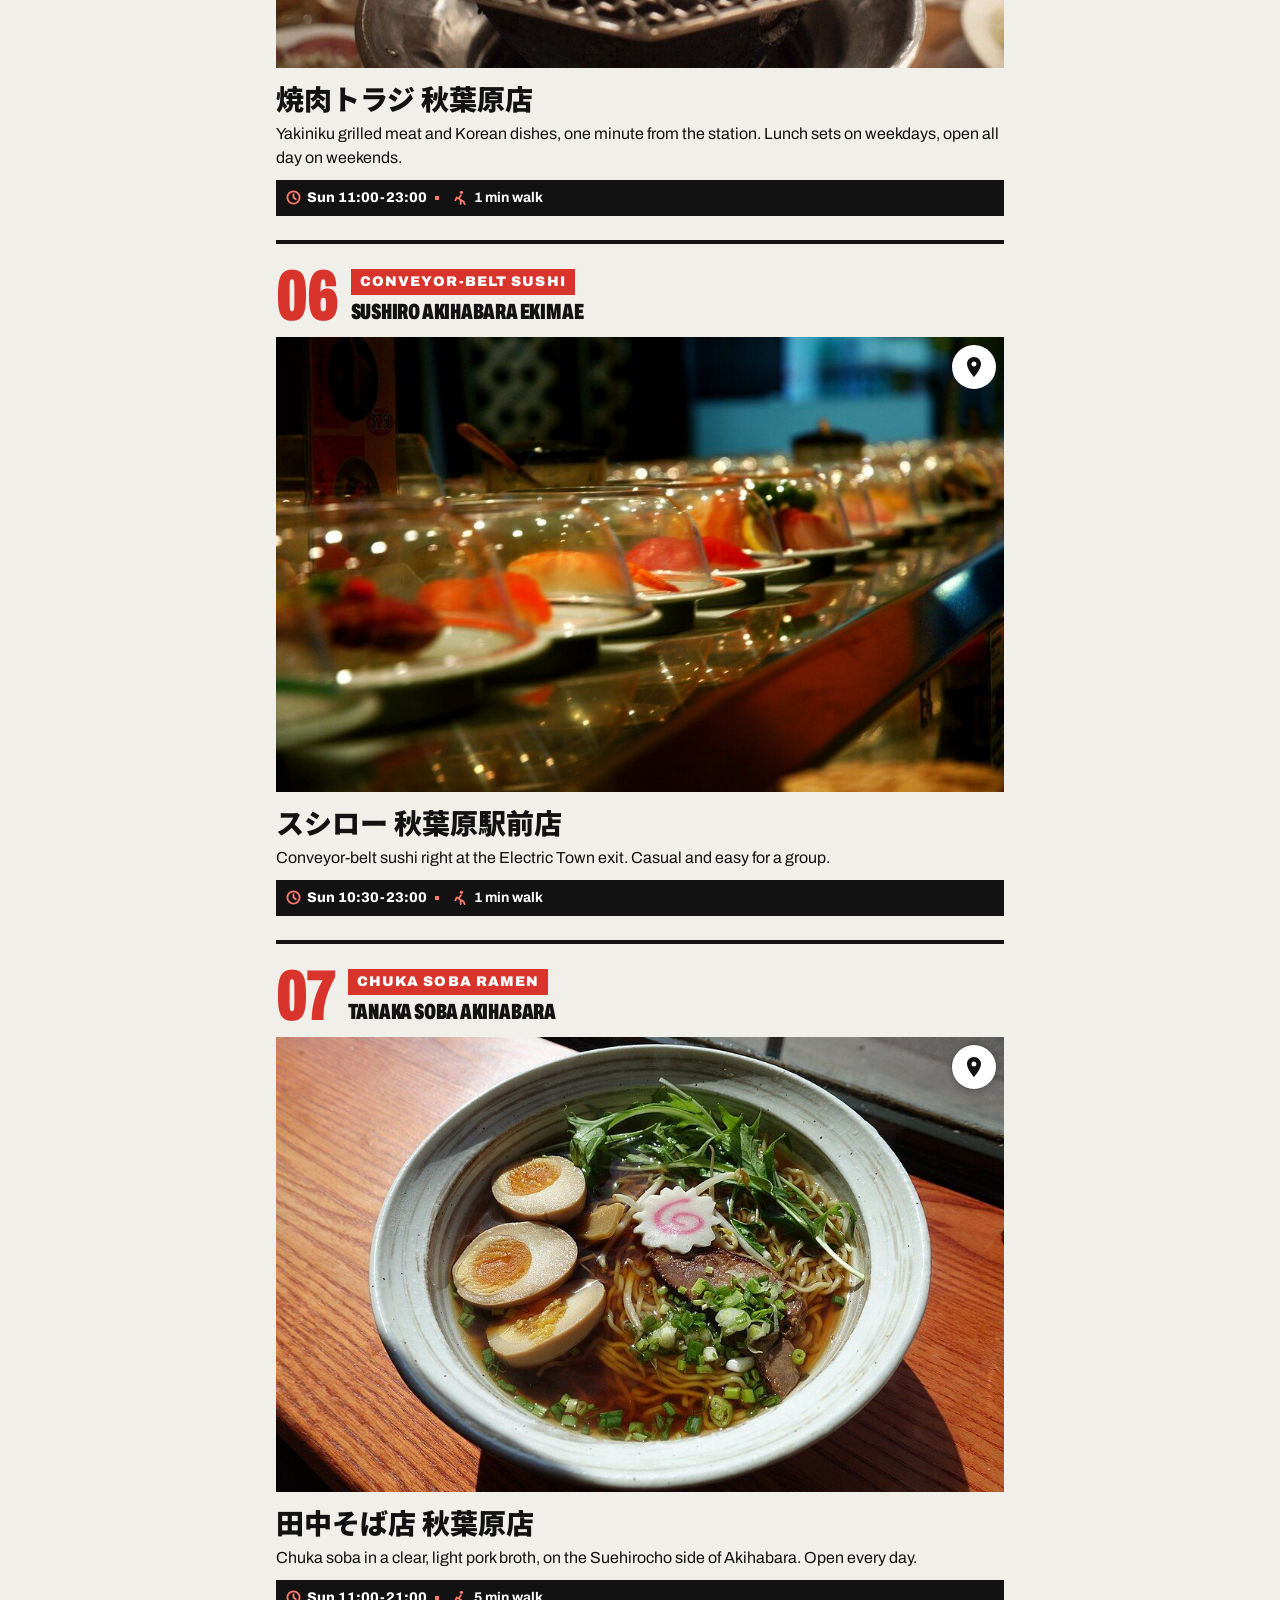
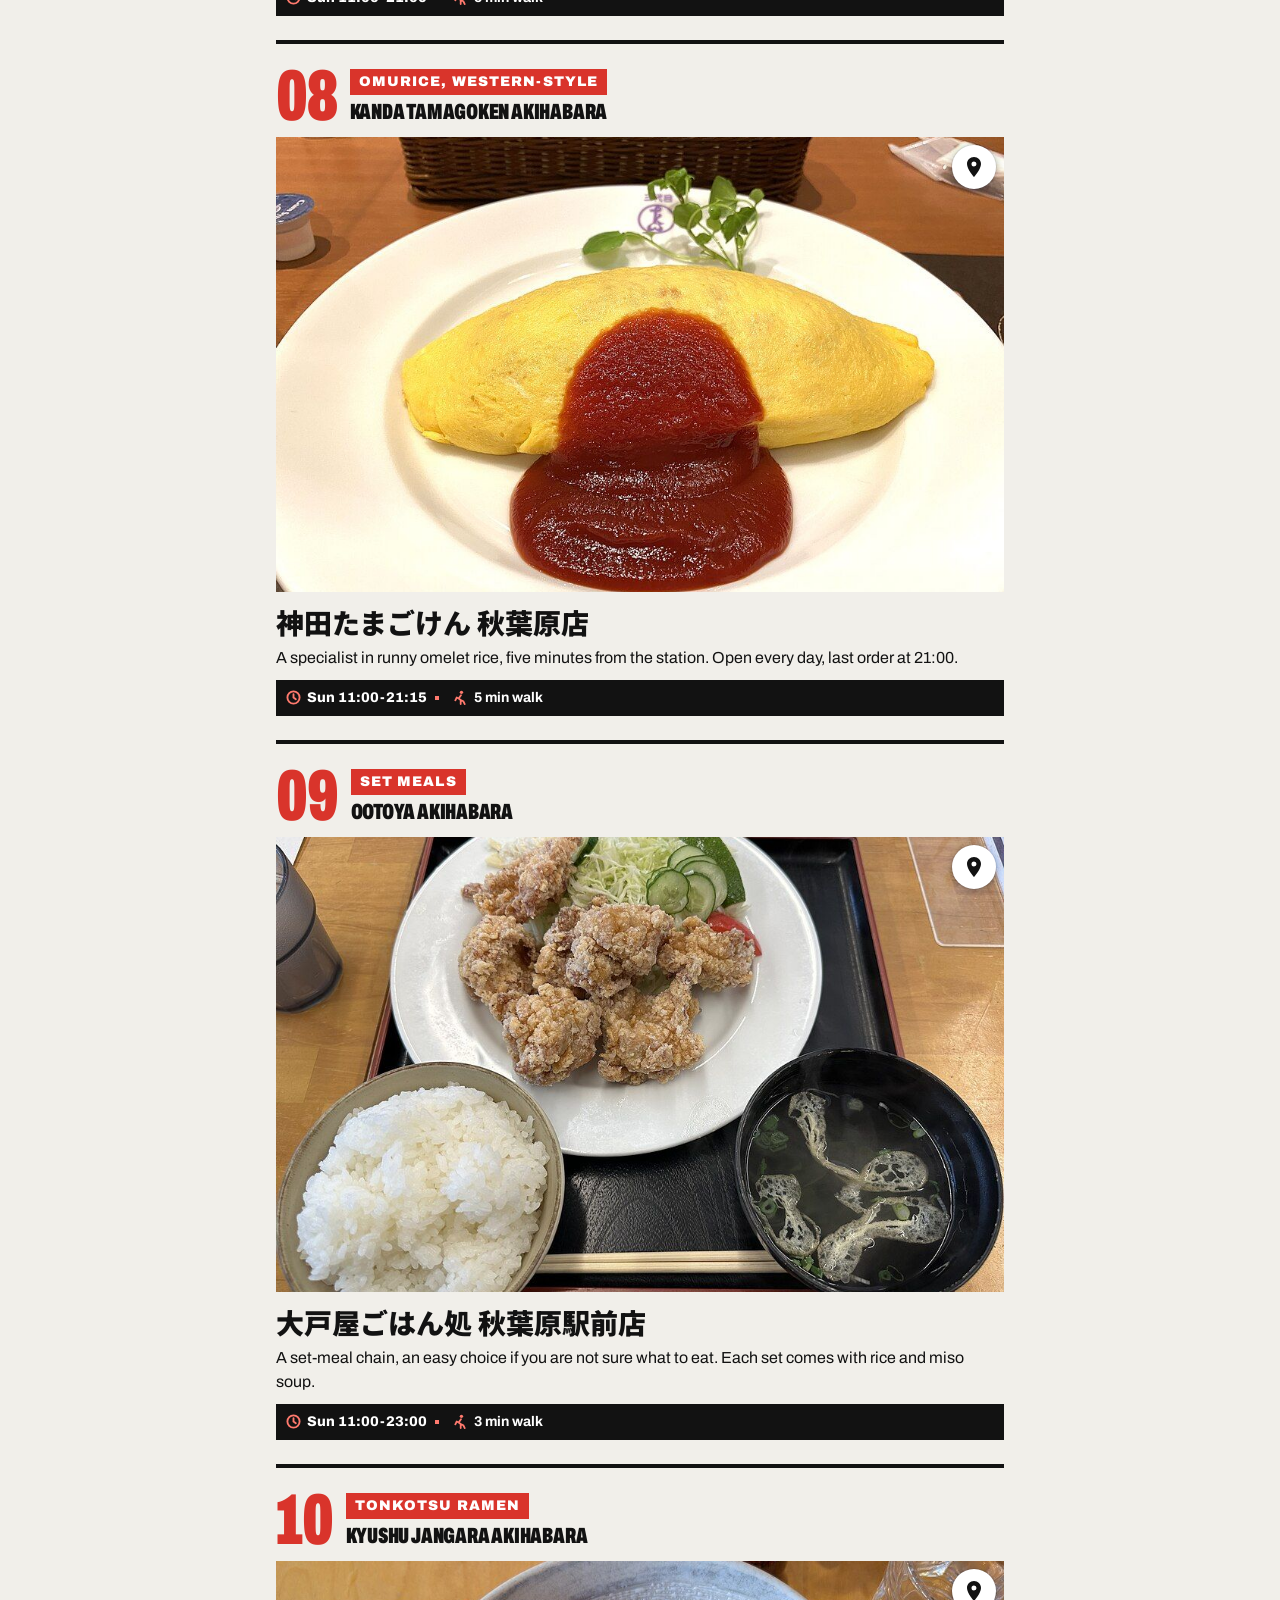
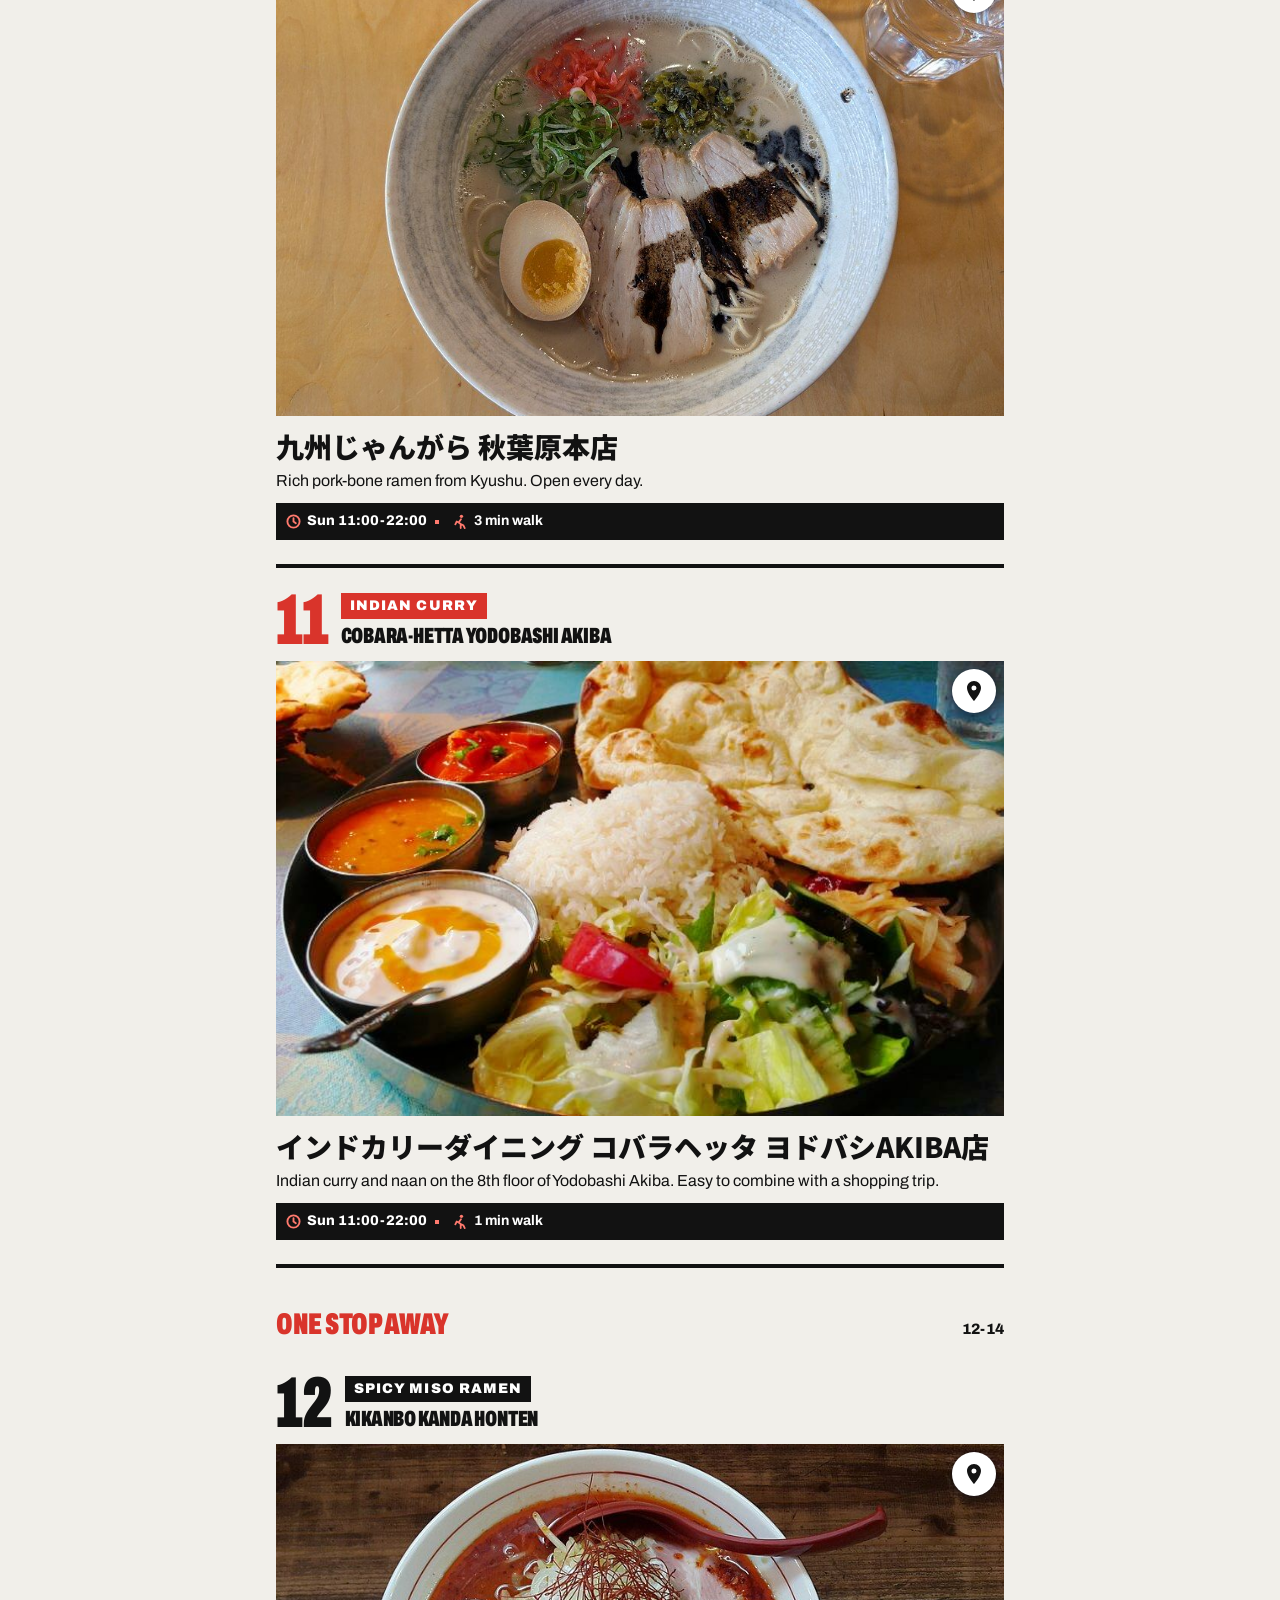
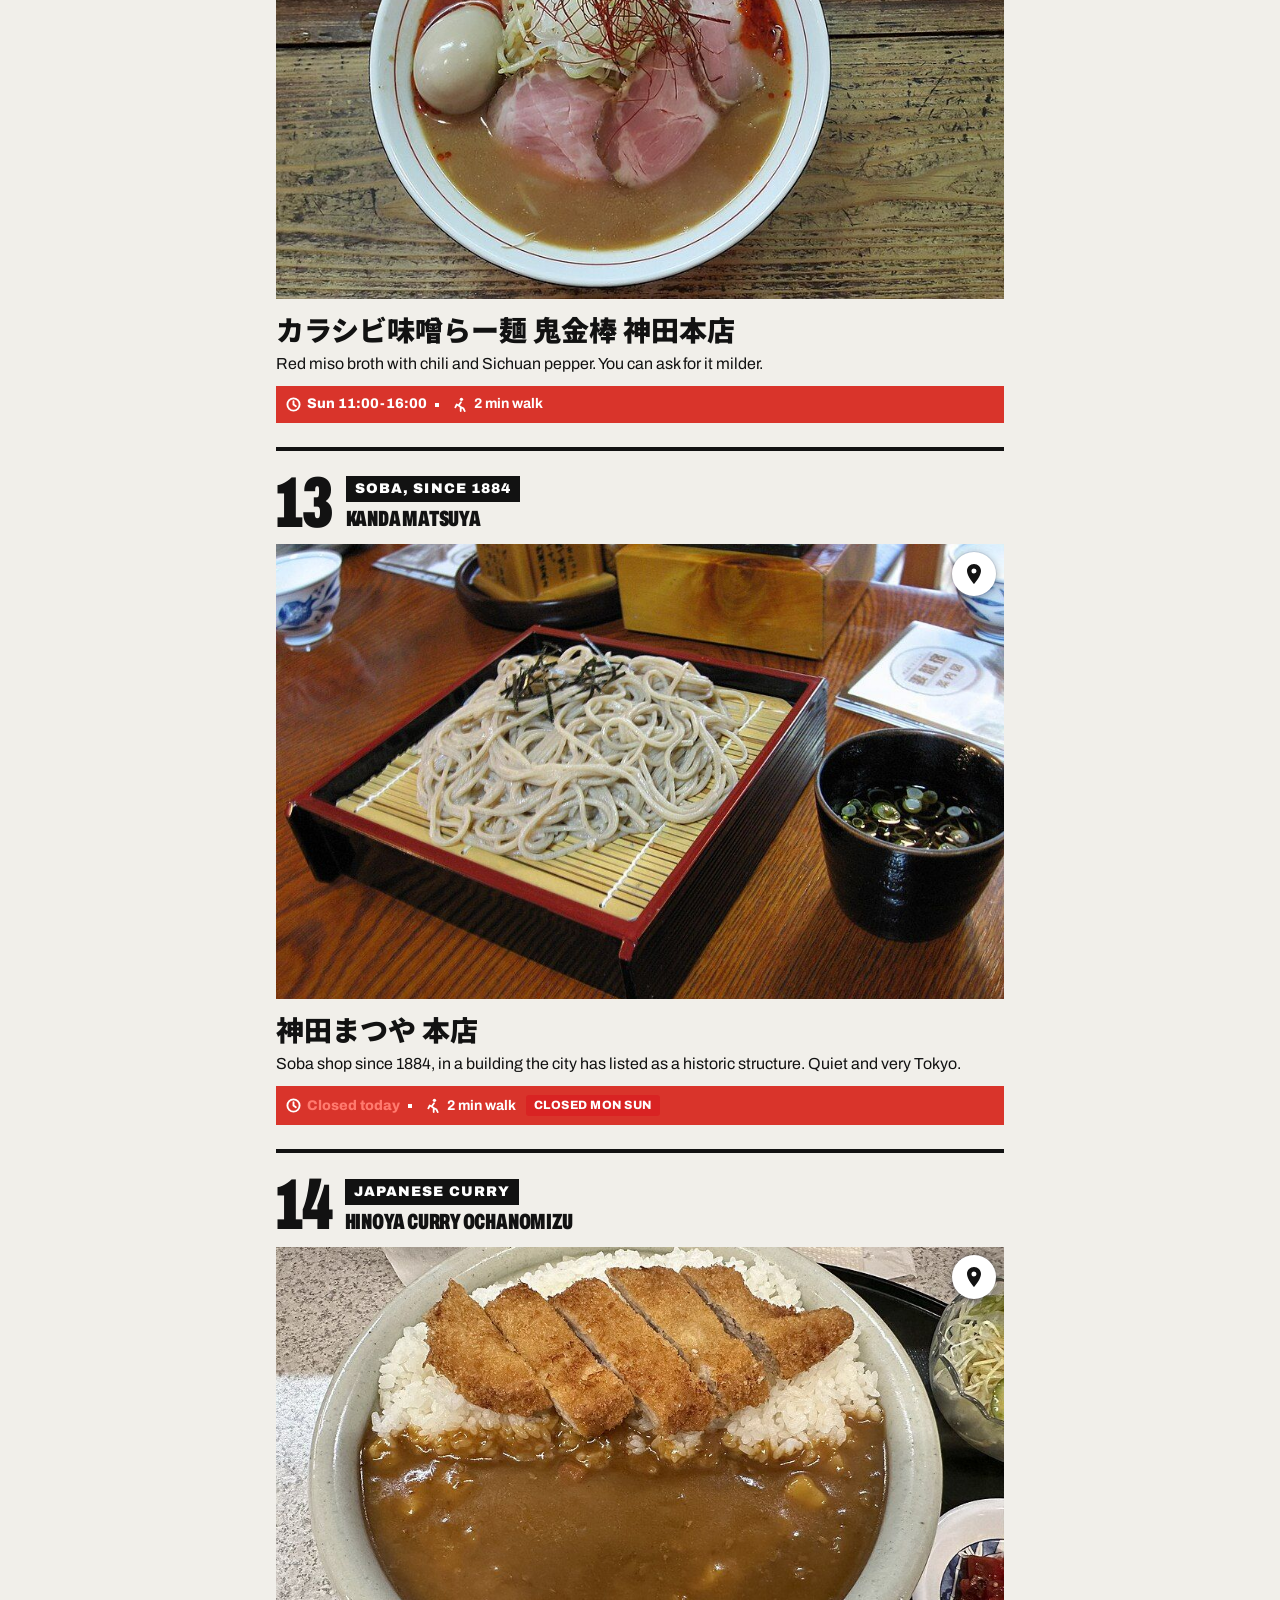
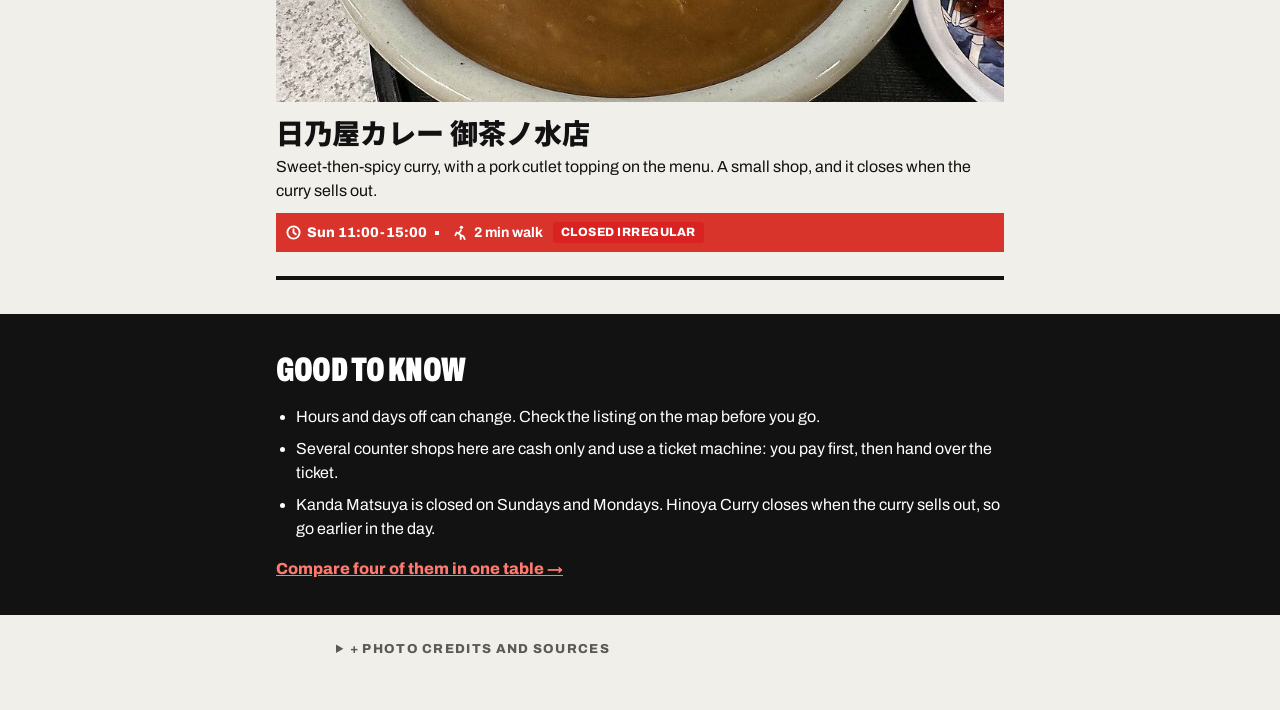
==== commit 54a24915: "Cards: show regular closing days as a red CLOSED badge in the info strip (packs coff field + build.p" ====
--- a/index.html
+++ b/index.html
@@ -8,6 +8,7 @@
 .icon-btn:focus-visible{outline:3px solid #f0b429;outline-offset:2px}
 .icon-btn.tg.open{background:var(--ink);color:#fff}
 @media(max-width:720px){.photo-actions{top:.35rem;right:.35rem;gap:.25rem}.icon-btn{width:30px;height:30px}.icon-btn svg{width:16px;height:16px}}
+.strip .coff{background:#D92323;color:#fff;font-size:12px;font-weight:800;letter-spacing:.04em;line-height:1.25;padding:3px 8px;border-radius:3px;margin-left:10px;white-space:nowrap}.strip span.coff:before{content:none;display:none}
 </style></head><body>
 <title>Where to eat in Akihabara</title><meta name="claude:viewport-fit-sides" content="cover"><meta name="description" content="Fourteen real places to eat in and around Akihabara, with hours, a sketch map, and the Japanese name to show at the door."><meta name="robots" content="noindex, nofollow">
 <meta property="og:title" content="Where to eat in Akihabara"><meta property="og:description" content="Fourteen real places to eat in and around Akihabara, with hours, a sketch map, and the Japanese name to show at the door."><meta name="twitter:card" content="summary_large_image">
@@ -163,14 +164,14 @@
 <div class="photo-wrap"><img class="ph" src="img/kanda-matsuya.jpg" alt="" loading="lazy"><div class="photo-actions"><a class="icon-btn maps-btn" href="https://www.google.com/maps/search/?api=1&amp;query=%E7%A5%9E%E7%94%B0%E3%81%BE%E3%81%A4%E3%82%84+%E6%9C%AC%E5%BA%97+%E6%9D%B1%E4%BA%AC%E9%83%BD%E5%8D%83%E4%BB%A3%E7%94%B0%E5%8C%BA%E7%A5%9E%E7%94%B0%E9%A0%88%E7%94%B0%E7%94%BA1-13" aria-label="Google Maps" title="Google Maps"><svg viewBox="0 0 24 24" aria-hidden="true" focusable="false"><path fill="currentColor" d="M12 2C8.13 2 5 5.13 5 9c0 5.25 7 13 7 13s7-7.75 7-13c0-3.87-3.13-7-7-7zm0 9.5A2.5 2.5 0 1 1 12 6.5a2.5 2.5 0 0 1 0 5z"/></svg></a></div></div>
 <p class="jp" lang="ja">神田まつや 本店</p>
 <p class="tx">Soba shop since 1884, in a building the city has listed as a historic structure. Quiet and very Tokyo.</p>
-<p class="strip" data-id="kanda-matsuya"><span class="hr"><svg viewBox="0 0 16 16" width="15" height="15" aria-hidden="true"><circle cx="8" cy="8" r="6.5" fill="none" stroke="currentColor" stroke-width="2"/><path d="M8 4.5V8l2.5 1.8" fill="none" stroke="currentColor" stroke-width="2" stroke-linecap="round"/></svg><b class="today">Tue to Fri 11:00 to 20:30, Saturday 11:00 to 19:30</b></span><span class="wk"><svg viewBox="0 0 16 16" width="15" height="15" aria-hidden="true"><circle cx="9" cy="2.5" r="1.8" fill="currentColor"/><path d="M8.5 5.5 6 9l2.2 1.6V15M6 9 4 8l-1.5 3M8.2 10.6 11 12l1.5 3" fill="none" stroke="currentColor" stroke-width="1.9" stroke-linecap="round" stroke-linejoin="round"/></svg>2 min walk</span><span class="off r">Closed Sun Mon</span></p>
+<p class="strip" data-id="kanda-matsuya"><span class="hr"><svg viewBox="0 0 16 16" width="15" height="15" aria-hidden="true"><circle cx="8" cy="8" r="6.5" fill="none" stroke="currentColor" stroke-width="2"/><path d="M8 4.5V8l2.5 1.8" fill="none" stroke="currentColor" stroke-width="2" stroke-linecap="round"/></svg><b class="today">Tue to Fri 11:00 to 20:30, Saturday 11:00 to 19:30</b></span><span class="wk"><svg viewBox="0 0 16 16" width="15" height="15" aria-hidden="true"><circle cx="9" cy="2.5" r="1.8" fill="currentColor"/><path d="M8.5 5.5 6 9l2.2 1.6V15M6 9 4 8l-1.5 3M8.2 10.6 11 12l1.5 3" fill="none" stroke="currentColor" stroke-width="1.9" stroke-linecap="round" stroke-linejoin="round"/></svg>2 min walk</span><span class="coff">CLOSED MON SUN</span></p>
 
 </article><article class="card r" id="p14" data-id="hinoya-curry-ochanomizu">
 <div class="hd"><span class="big">14</span><div><span class="genre">Japanese curry</span><h3>HINOYA CURRY OCHANOMIZU</h3></div></div>
 <div class="photo-wrap"><img class="ph" src="img/hinoya-curry-ochanomizu.jpg" alt="" loading="lazy"><div class="photo-actions"><a class="icon-btn maps-btn" href="https://www.google.com/maps/search/?api=1&amp;query=%E6%97%A5%E4%B9%83%E5%B1%8B%E3%82%AB%E3%83%AC%E3%83%BC+%E5%BE%A1%E8%8C%B6%E3%83%8E%E6%B0%B4%E5%BA%97+%E6%9D%B1%E4%BA%AC%E9%83%BD%E5%8D%83%E4%BB%A3%E7%94%B0%E5%8C%BA%E7%A5%9E%E7%94%B0%E9%A7%BF%E6%B2%B3%E5%8F%B02-10-3+%E4%B8%AD%E5%B3%B6%E3%83%93%E3%83%AB1F" aria-label="Google Maps" title="Google Maps"><svg viewBox="0 0 24 24" aria-hidden="true" focusable="false"><path fill="currentColor" d="M12 2C8.13 2 5 5.13 5 9c0 5.25 7 13 7 13s7-7.75 7-13c0-3.87-3.13-7-7-7zm0 9.5A2.5 2.5 0 1 1 12 6.5a2.5 2.5 0 0 1 0 5z"/></svg></a></div></div>
 <p class="jp" lang="ja">日乃屋カレー 御茶ノ水店</p>
 <p class="tx">Sweet-then-spicy curry, with a pork cutlet topping on the menu. A small shop, and it closes when the curry sells out.</p>
-<p class="strip" data-id="hinoya-curry-ochanomizu"><span class="hr"><svg viewBox="0 0 16 16" width="15" height="15" aria-hidden="true"><circle cx="8" cy="8" r="6.5" fill="none" stroke="currentColor" stroke-width="2"/><path d="M8 4.5V8l2.5 1.8" fill="none" stroke="currentColor" stroke-width="2" stroke-linecap="round"/></svg><b class="today">Weekdays 11:00 to 21:00, weekends and holidays 11:00 to 15:00 (closes when the curry sells out)</b></span><span class="wk"><svg viewBox="0 0 16 16" width="15" height="15" aria-hidden="true"><circle cx="9" cy="2.5" r="1.8" fill="currentColor"/><path d="M8.5 5.5 6 9l2.2 1.6V15M6 9 4 8l-1.5 3M8.2 10.6 11 12l1.5 3" fill="none" stroke="currentColor" stroke-width="1.9" stroke-linecap="round" stroke-linejoin="round"/></svg>2 min walk</span></p>
+<p class="strip" data-id="hinoya-curry-ochanomizu"><span class="hr"><svg viewBox="0 0 16 16" width="15" height="15" aria-hidden="true"><circle cx="8" cy="8" r="6.5" fill="none" stroke="currentColor" stroke-width="2"/><path d="M8 4.5V8l2.5 1.8" fill="none" stroke="currentColor" stroke-width="2" stroke-linecap="round"/></svg><b class="today">Weekdays 11:00 to 21:00, weekends and holidays 11:00 to 15:00 (closes when the curry sells out)</b></span><span class="wk"><svg viewBox="0 0 16 16" width="15" height="15" aria-hidden="true"><circle cx="9" cy="2.5" r="1.8" fill="currentColor"/><path d="M8.5 5.5 6 9l2.2 1.6V15M6 9 4 8l-1.5 3M8.2 10.6 11 12l1.5 3" fill="none" stroke="currentColor" stroke-width="1.9" stroke-linecap="round" stroke-linejoin="round"/></svg>2 min walk</span><span class="coff">CLOSED IRREGULAR</span></p>
 
 </article></div>
 <div class="know"><div class="col"><h2>Good to know</h2><ul><li>Hours and days off can change. Check the listing on the map before you go.</li><li>Several counter shops here are cash only and use a ticket machine: you pay first, then hand over the ticket.</li><li>Kanda Matsuya is closed on Sundays and Mondays. Hinoya Curry closes when the curry sells out, so go earlier in the day.</li></ul><p style="margin:16px 0 0"><a href="https://www.animesenseijp.com/tips/where-to-eat-in-akihabara/">Compare four of them in one table &rarr;</a></p></div></div>
